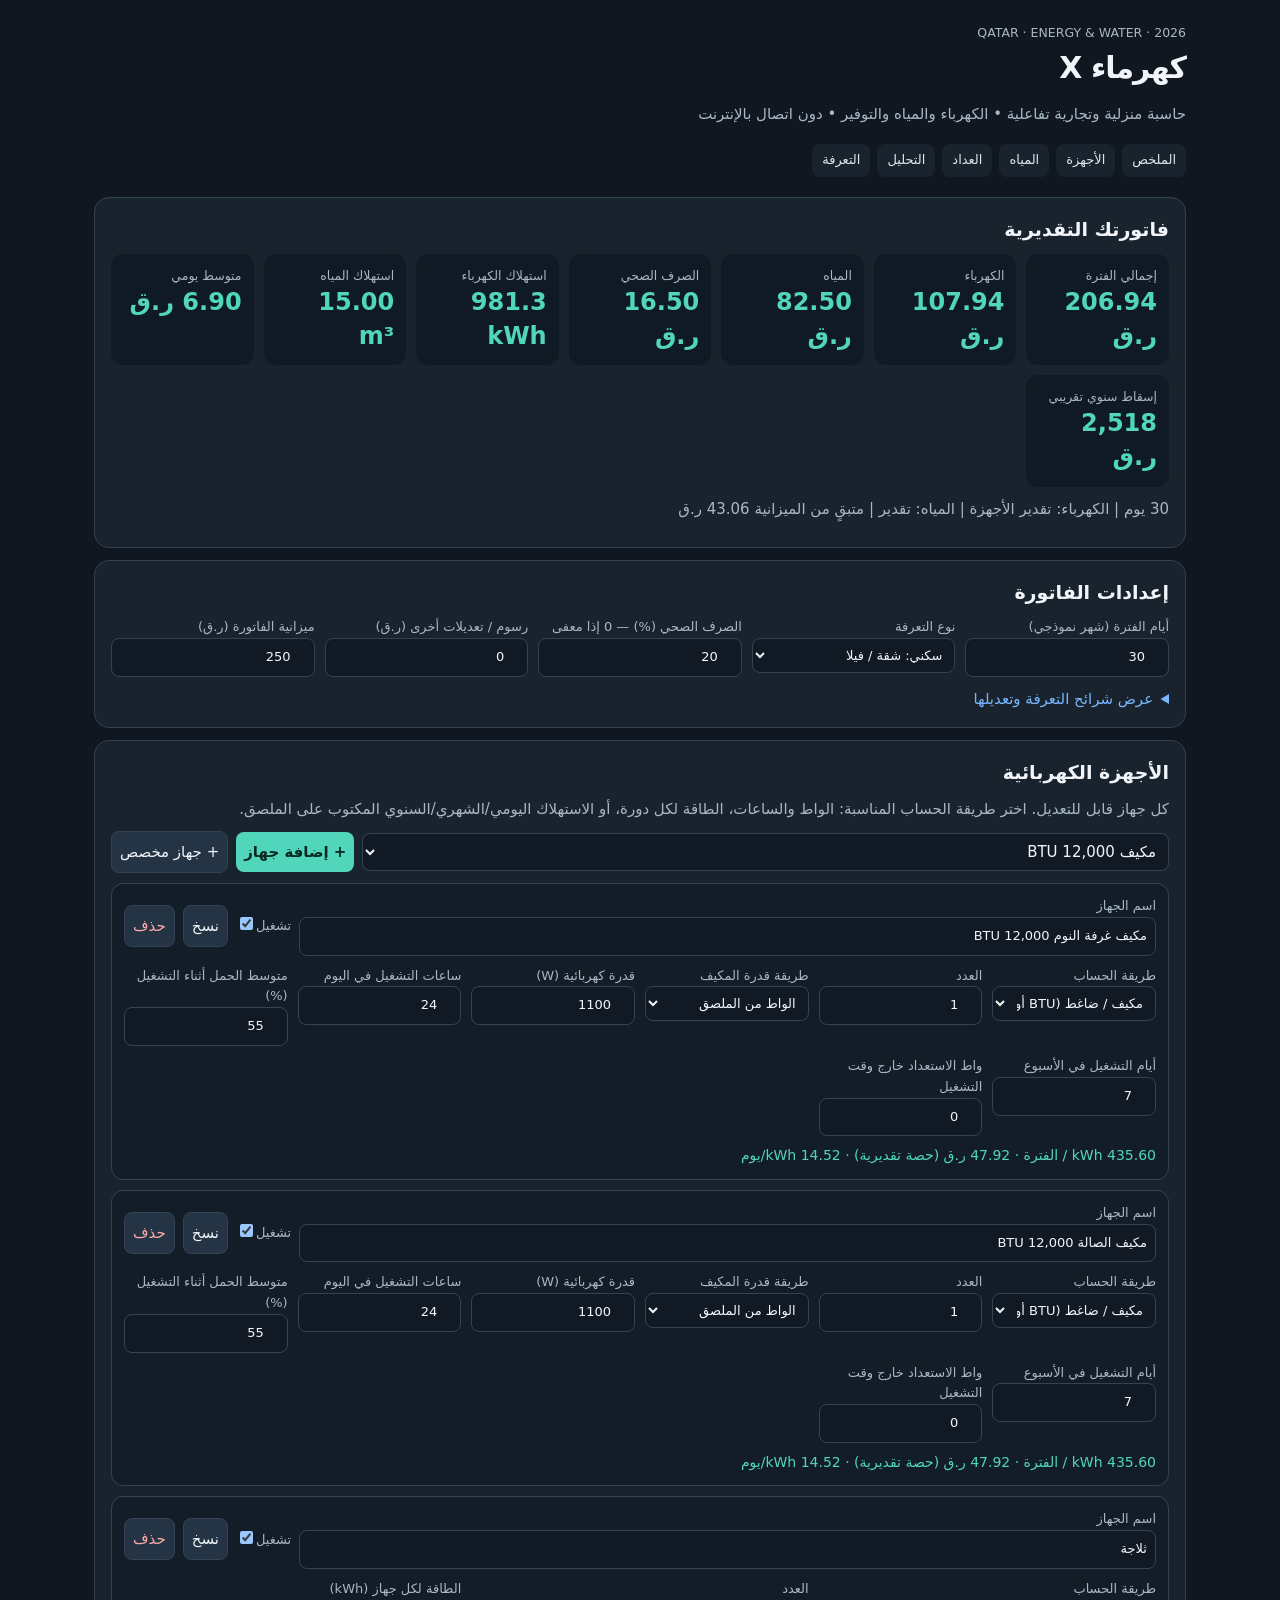
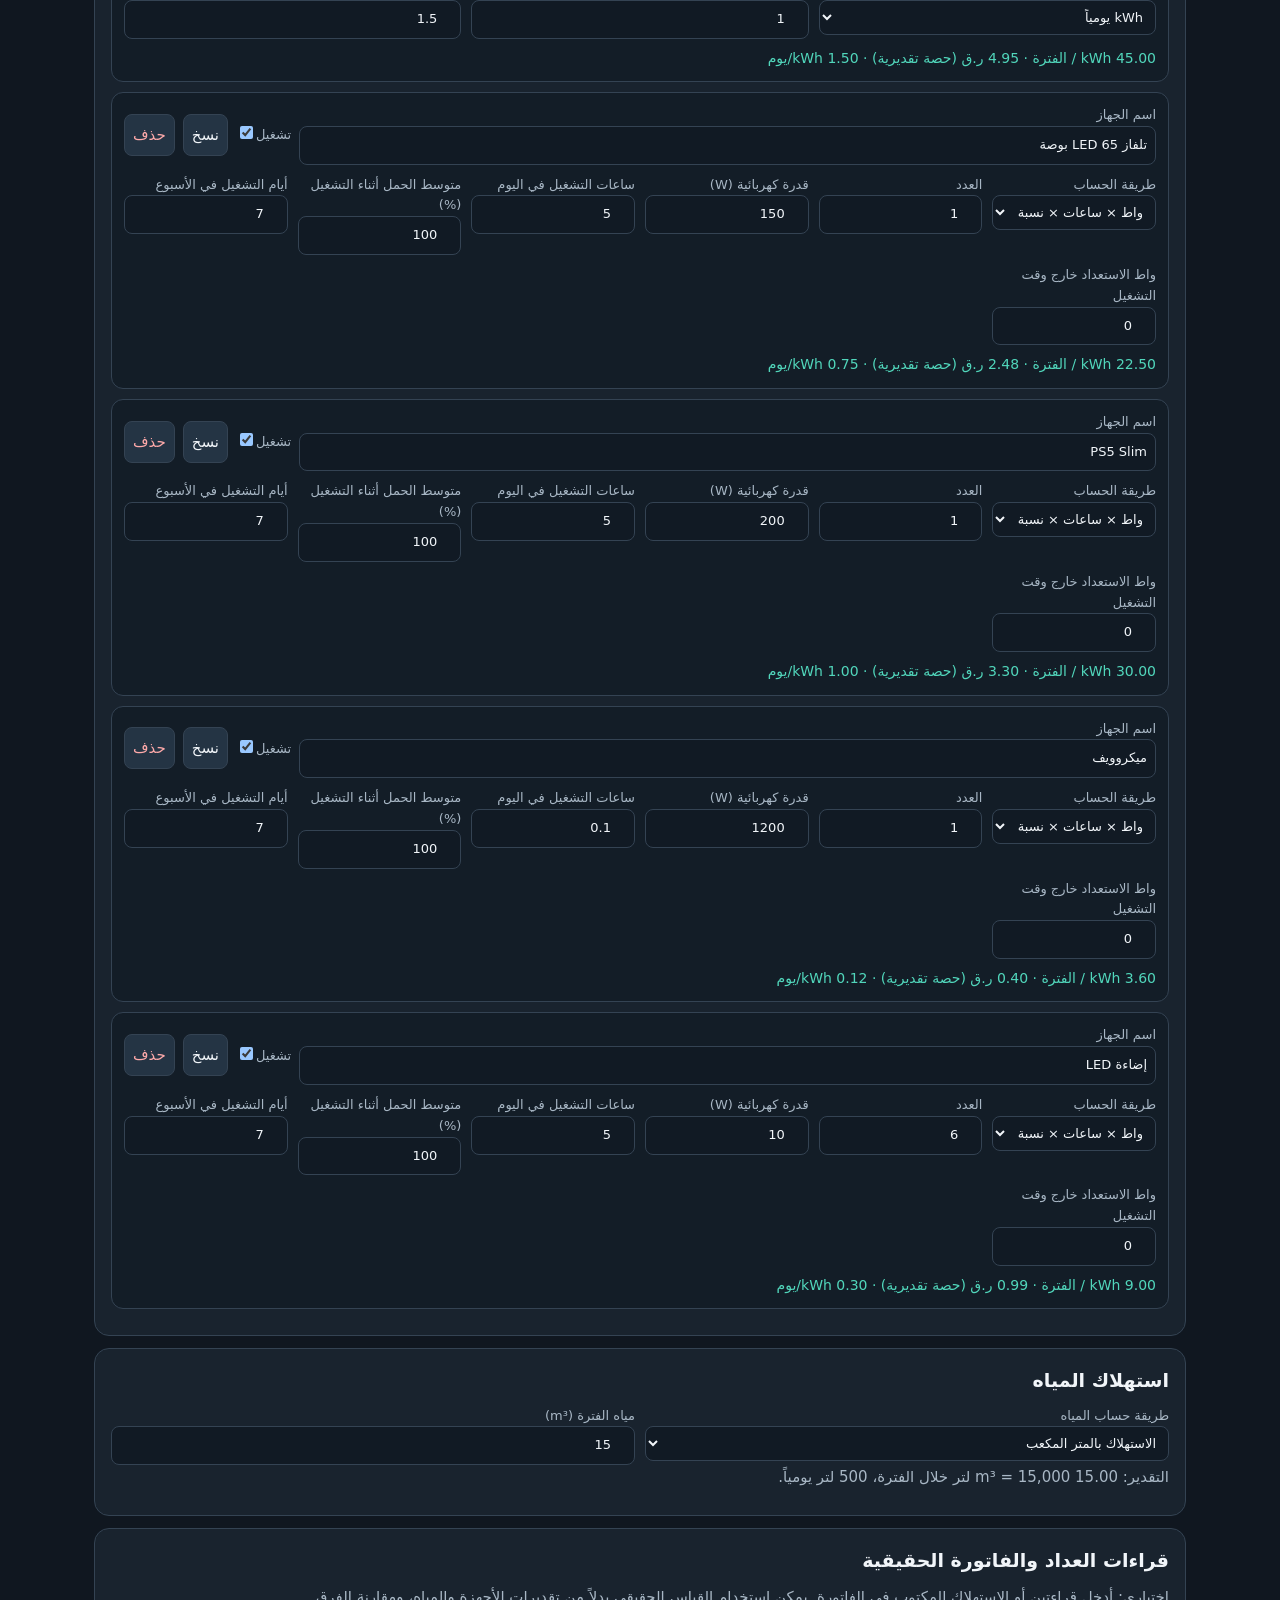
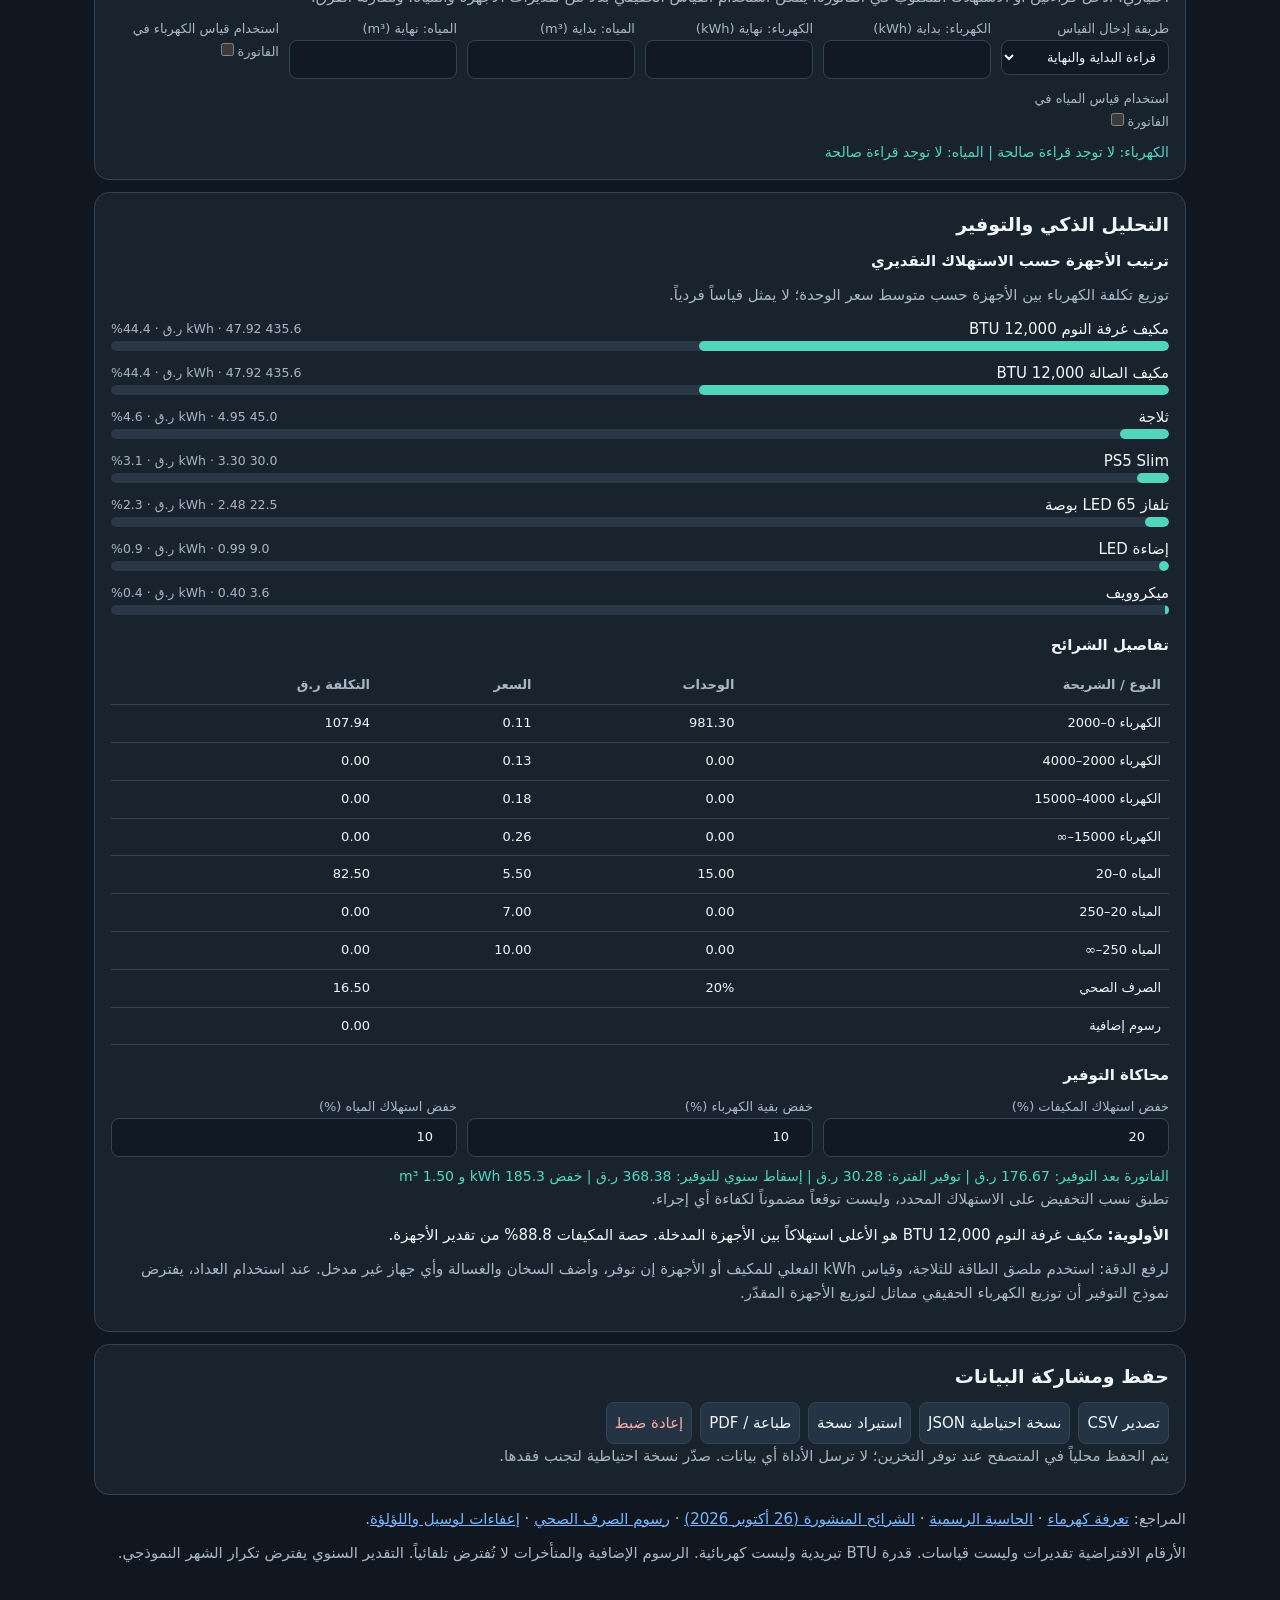
==== kahramaa/index.html @ 2c08fd8a "Publish standalone Kahramaa X calculator" ====
<!doctype html><html lang="ar" dir="rtl"><head><meta charset="utf-8"><meta name="viewport" content="width=device-width,initial-scale=1"><title>Kahramaa X | حاسبة الاستهلاك</title><style>
:root{color-scheme:dark;--bg:#101720;--panel:#19232e;--border:#344353;--muted:#a8b7c5;--accent:#51d6bb;--blue:#78b6ff}*{box-sizing:border-box}body{margin:0;background:var(--bg);color:#f1f5f9;font:15px/1.6 system-ui,Arial,sans-serif}main{max-width:1120px;margin:auto;padding:20px 14px 50px}h1,h2,h3,p{margin:0 0 10px}h1{font-size:30px;letter-spacing:-1px}h2{font-size:19px}h3{font-size:15px}small,.muted{color:var(--muted)}a{color:var(--blue)}.panel{background:var(--panel);border:1px solid var(--border);border-radius:15px;padding:16px;margin:12px 0}.grid{display:grid;grid-template-columns:repeat(auto-fit,minmax(145px,1fr));gap:10px}.kpis{display:grid;grid-template-columns:repeat(auto-fit,minmax(140px,1fr));gap:10px}.kpi{background:#101a24;border-radius:12px;padding:12px}.kpi strong{display:block;font-size:24px;line-height:1.4;color:var(--accent);font-variant-numeric:tabular-nums}.kpi small{display:block}.row{display:flex;gap:8px;flex-wrap:wrap;align-items:center}.row>*{min-width:0}label{display:block;color:var(--muted);font-size:13px}input,select,button{font:inherit;border-radius:8px;border:1px solid var(--border);background:#111a24;color:#f1f5f9;padding:8px;width:100%;min-width:0}input[type=checkbox]{width:auto}input[type=number]{direction:ltr;text-align:right}button{width:auto;cursor:pointer;background:#243444}button.primary{background:var(--accent);color:#082921;font-weight:700;border:0}button.danger{color:#ffaaaa}button:focus-visible,input:focus-visible,select:focus-visible{outline:2px solid var(--accent)}.device{border:1px solid var(--border);border-radius:12px;padding:12px;margin:10px 0;background:#131d27}.device .head{display:flex;align-items:center;gap:8px;justify-content:space-between;margin-bottom:10px}.head .name{flex:1}.result{font-size:14px;color:var(--accent);margin-top:8px}.bar{height:10px;background:#293746;border-radius:8px;overflow:hidden}.bar i{display:block;height:100%;background:var(--accent);border-radius:8px}.barrow{margin:10px 0}.spread{display:flex;justify-content:space-between;gap:8px;align-items:center}details{margin-top:10px}summary{cursor:pointer;color:var(--blue)}table{width:100%;border-collapse:collapse;font-size:13px}td,th{border-bottom:1px solid var(--border);padding:8px;text-align:right}th{color:var(--muted)}.scroll{overflow:auto}.warning{color:#ffca83}.nav{position:sticky;top:0;background:var(--bg);z-index:2;padding:8px 0;display:flex;gap:7px;overflow:auto;white-space:nowrap}.nav a{color:#dbe7ef;text-decoration:none;background:var(--panel);padding:6px 10px;border-radius:8px;font-size:13px}section{scroll-margin-top:60px}.hidden{display:none!important}@media(max-width:480px){.grid{grid-template-columns:repeat(2,minmax(0,1fr))}.panel{padding:12px}.kpis{grid-template-columns:repeat(2,minmax(0,1fr))}.kpi strong{font-size:21px}h1{font-size:26px}}@media print{body{background:white;color:black}.panel,.device,.kpi{background:white;color:black;break-inside:avoid}.nav,button,.actions{display:none}input,select{color:black;background:white}.muted,small,label{color:#444}.kpi strong,.result{color:#005b4d}}
</style></head><body><main><header><small>QATAR · ENERGY & WATER · 2026</small><h1>كهرماء X</h1><p class="muted">حاسبة منزلية وتجارية تفاعلية • الكهرباء والمياه والتوفير • دون اتصال بالإنترنت</p></header><nav class="nav"><a href="#overview">الملخص</a><a href="#devices">الأجهزة</a><a href="#water">المياه</a><a href="#meter">العداد</a><a href="#analysis">التحليل</a><a href="#settings">التعرفة</a></nav>
<section id="overview" class="panel"><h2>فاتورتك التقديرية</h2><div class="kpis" id="kpis"></div><p id="status" class="muted" style="margin-top:10px"></p></section>
<section id="settings" class="panel"><h2>إعدادات الفاتورة</h2><div class="grid" id="settingsFields"></div><details><summary>عرض شرائح التعرفة وتعديلها</summary><p class="muted">الحدود شهرية تراكمية. آخر شريحة بلا حد. غيّر الأسعار عند تغير التعرفة الرسمية. لا تُقسم حدود الشرائح تلقائياً لفترات غير شهرية.</p><div id="rates"></div></details></section>
<section id="devices" class="panel"><h2>الأجهزة الكهربائية</h2><p class="muted">كل جهاز قابل للتعديل. اختر طريقة الحساب المناسبة: الواط والساعات، الطاقة لكل دورة، أو الاستهلاك اليومي/الشهري/السنوي المكتوب على الملصق.</p><div class="row actions"><select id="catalog" style="flex:1;min-width:150px"></select><button class="primary" id="add">+ إضافة جهاز</button><button id="custom">+ جهاز مخصص</button></div><div id="deviceList"></div></section>
<section id="water" class="panel"><h2>استهلاك المياه</h2><div class="grid" id="waterFields"></div><div id="waterDetail"></div><p class="muted" id="waterResult"></p></section>
<section id="meter" class="panel"><h2>قراءات العداد والفاتورة الحقيقية</h2><p class="muted">اختياري: أدخل قراءتين أو الاستهلاك المكتوب في الفاتورة. يمكن استخدام القياس الحقيقي بدلاً من تقديرات الأجهزة والمياه، ومقارنة الفرق.</p><div class="grid" id="meterFields"></div><div id="meterResult" class="result"></div></section>
<section id="analysis" class="panel"><h2>التحليل الذكي والتوفير</h2><div id="chart"></div><h3 style="margin-top:18px">تفاصيل الشرائح</h3><div class="scroll" id="breakdown"></div><h3 style="margin-top:18px">محاكاة التوفير</h3><div class="grid" id="savingFields"></div><div id="savingResult" class="result"></div><p class="muted">تطبق نسب التخفيض على الاستهلاك المحدد، وليست توقعاً مضموناً لكفاءة أي إجراء.</p><div id="tips" style="margin-top:12px"></div></section>
<section class="panel"><h2>حفظ ومشاركة البيانات</h2><div class="row actions"><button id="csv">تصدير CSV</button><button id="backup">نسخة احتياطية JSON</button><button id="import">استيراد نسخة</button><input type="file" id="file" accept=".json,application/json" hidden style="display:none"><button onclick="window.print()">طباعة / PDF</button><button id="reset" class="danger">إعادة ضبط</button></div><p class="muted" id="storageMsg">يتم الحفظ محلياً في المتصفح عند توفر التخزين؛ لا ترسل الأداة أي بيانات. صدّر نسخة احتياطية لتجنب فقدها.</p></section>
<footer class="muted"><p>المراجع: <a href="https://km.qa/CustomerService/Pages/Tariff.aspx">تعرفة كهرماء</a> · <a href="https://km.qa/CustomerService/Pages/tariffCalculation.aspx">الحاسبة الرسمية</a> · <a href="https://dohaminute.com/guides/kahramaa-bill-calculator/">الشرائح المنشورة (26 أكتوبر 2026)</a> · <a href="https://www.ashghal.gov.qa/ar/MediaHub/News/Pages/Ashghal-and-KAHRAMAA-to-Introduce-Fee-to-Water-Bills.aspx">رسوم الصرف الصحي</a> · <a href="https://www.almeezan.qa/LawArticles.aspx?LawTreeSectionID=22409&language=ar&lawId=10330">إعفاءات لوسيل واللؤلؤة</a>.</p><p>الأرقام الافتراضية تقديرات وليست قياسات. قدرة BTU تبريدية وليست كهربائية. الرسوم الإضافية والمتأخرات لا تُفترض تلقائياً. التقدير السنوي يفترض تكرار الشهر النموذجي.</p></footer></main>
<script>
'use strict';const $=id=>document.getElementById(id), n=(v)=>Math.max(0,Number(v)||0), clamp=(v,a,b)=>Math.max(a,Math.min(b,Number(v)||0)), fmt=(v,d=2)=>Number(v).toLocaleString('en-US',{maximumFractionDigits:d,minimumFractionDigits:d}), esc=v=>String(v??'').replace(/[&<>"']/g,c=>({'&':'&amp;','<':'&lt;','>':'&gt;','"':'&quot;',"'":'&#39;'}[c]));
const tariffs={home:{e:[[2000,.11],[4000,.13],[15000,.18],[null,.26]],w:[[20,5.5],[250,7],[null,10]]},commercial:{e:[[4000,.13],[10000,.17],[null,.22]],w:[[50,6],[null,8.6]]}};
const cat=[['مكيف 12,000 BTU','ac',1100,24,55],['مكيف 18,000 BTU','ac',1650,24,55],['مكيف 24,000 BTU','ac',2200,24,55],['ثلاجة','daily',1.5],['فريزر','daily',1.3],['تلفاز LED 65 بوصة','power',150,5,100],['PS5 Slim','power',200,5,100],['ميكروويف','power',1200,.1,100],['إضاءة LED','power',10,5,100,6],['سخان ماء','power',2000,3,50],['غسالة ملابس','cycle',.8,3],['مجفف ملابس','cycle',3,3],['غسالة صحون','cycle',1.2,4],['فرن كهربائي','power',2200,1,60],['موقد كهربائي','power',1800,1,75],['غلاية ماء','power',2000,.15,100],['قلاية هوائية','power',1500,.5,70],['مكواة','power',1800,.25,60],['مكنسة','power',1200,.25,100],['مروحة','power',60,8,100],['راوتر','power',15,24,100],['حاسوب مكتبي','power',250,6,100],['لابتوب','power',65,6,100],['شاحن هاتف','power',15,2,100],['خادم منزلي / NAS','power',50,24,100],['سيارة كهربائية','cycle',30,1],['مضخة مياه','power',750,1,100],['جهاز مخصص','power',100,1,100]];
const uid=()=>Date.now().toString(36)+Math.random().toString(36).slice(2);function device(c){return {id:uid(),name:c[0],mode:c[1],qty:c[5]||1,on:true,power:c[1]==='power'||c[1]==='ac'?c[2]:100,h:c[1]==='power'||c[1]==='ac'?c[3]:1,duty:c[4]??100,energy:['daily','cycle','monthly','annual'].includes(c[1])?c[2]:1,cycles:c[1]==='cycle'?c[3]:1,days:7,standby:0,btus:c[1]==='ac'?Number(c[0].match(/[\d,]+/)[0].replace(',','')):12000,eer:10.9,acBasis:'rated'};}
function defaults(){let a=device(cat[0]);a.name='مكيف غرفة النوم 12,000 BTU';let b=device(cat[0]);b.name='مكيف الصالة 12,000 BTU';return {days:30,sector:'home',sewer:20,extra:0,budget:250,custom:false,rates:JSON.parse(JSON.stringify(tariffs.home)),devices:[a,b,...[3,5,6,7,8].map(i=>device(cat[i]))],waterMode:'direct',waterM3:15,people:2,showers:1,showerMin:8,flow:8,flush:5,flushL:6,tapMin:6,tapFlow:5,laundry:3,laundryL:50,dishes:1,dishL:20,otherWater:20,meterMode:'reading',eStart:'',eEnd:'',wStart:'',wEnd:'',eDirect:'',wDirect:'',useE:false,useW:false,saveAc:20,saveOther:10,saveWater:10};}
let s=defaults();try{const raw=localStorage.getItem('kahramaaX_v1');if(raw){let v=JSON.parse(raw);if(valid(v))s={...s,...v};}}catch(e){}function valid(v){return v&&typeof v==='object'&&Array.isArray(v.devices)&&v.devices.every(x=>x&&typeof x.name==='string'&&typeof x.id==='string')&&v.rates&&['e','w'].every(k=>Array.isArray(v.rates[k])&&v.rates[k].length>=1&&v.rates[k].every((x,i)=>Array.isArray(x)&&Number.isFinite(Number(x[1]))&&Number(x[1])>=0&&(i===v.rates[k].length-1?x[0]===null:Number.isFinite(Number(x[0]))&&Number(x[0])>(i?Number(v.rates[k][i-1][0]):0))));}
function save(){try{localStorage.setItem('kahramaaX_v1',JSON.stringify(s))}catch(e){$('storageMsg').textContent='التخزين المحلي غير متاح هنا؛ استخدم تصدير النسخة الاحتياطية لحفظ البيانات.'}}
function field(label,key,val,opts={}){let att=`data-key="${esc(key)}"`;let el=opts.options?`<select ${att}>${opts.options.map(([v,t])=>`<option value="${esc(v)}" ${String(v)===String(val)?'selected':''}>${esc(t)}</option>`).join('')}</select>`:opts.check?`<input type="checkbox" ${att} ${val?'checked':''}>`:`<input type="${opts.text?'text':'number'}" ${att} value="${esc(val)}" ${opts.text?'':`min="${opts.min??0}" max="${opts.max??100000000}" step="${opts.step??'any'}" inputmode="decimal"`}>`;return `<label>${esc(label)}${el}</label>`;}
function sf(label,k,o){return field(label,k,s[k],o)}function renderSettings(){ $('settingsFields').innerHTML=sf('أيام الفترة (شهر نموذجي)','days',{min:1,max:366})+sf('نوع التعرفة','sector',{options:[['home','سكني: شقة / فيلا'],['commercial','تجاري']]})+sf('الصرف الصحي (%) — 0 إذا معفى','sewer',{max:100})+sf('رسوم / تعديلات أخرى (ر.ق)','extra')+sf('ميزانية الفاتورة (ر.ق)','budget');$('rates').innerHTML=['e','w'].map(k=>`<h3>${k==='e'?'الكهرباء (kWh)':'المياه (m³)'}</h3><div class="grid">${s.rates[k].map(([l,p],i)=>`${l!==null?field('الحد التراكمي',`rate-${k}-${i}-0`,l):'<small>الشريحة الأخيرة: بلا حد</small>'}${field('السعر (ر.ق)',`rate-${k}-${i}-1`,p,{step:.01})}`).join('')}</div>`).join('')+'<button id="restoreRates" style="margin-top:10px">استعادة التعرفة الأصلية</button>';}
const modes=[['power','واط × ساعات × نسبة حمل'],['ac','مكيف / ضاغط (BTU أو واط)'],['cycle','kWh لكل دورة / استخدام'],['daily','kWh يومياً'],['monthly','kWh شهرياً (30 يوماً)'],['annual','kWh سنوياً (ملصق الطاقة)']];
function renderDevices(){ $('deviceList').innerHTML=s.devices.map(d=>{const f=(l,k,o)=>field(l,k,d[k],o);return `<article class="device" data-id="${esc(d.id)}"><div class="head"><label class="name">اسم الجهاز<input type="text" data-key="name" value="${esc(d.name)}"></label><label>تشغيل<input type="checkbox" data-key="on" ${d.on?'checked':''}></label><button data-act="copy" title="نسخ الجهاز">نسخ</button><button class="danger" data-act="del" title="حذف">حذف</button></div><div class="grid">${f('طريقة الحساب','mode',{options:modes})}${f('العدد','qty',{min:1,max:10000,step:1})}${['ac','power'].includes(d.mode)?`${d.mode==='ac'?f('طريقة قدرة المكيف','acBasis',{options:[['rated','الواط من الملصق'],['eer','BTU ÷ EER']]})+(d.acBasis==='eer'?f('قدرة التبريد BTU/h','btus')+f('EER (BTU/Wh)','eer',{min:.1}):''):''}${d.mode!=='ac'||d.acBasis!=='eer'?f('قدرة كهربائية (W)','power'):''}${f('ساعات التشغيل في اليوم','h',{max:24})}${f('متوسط الحمل أثناء التشغيل (%)','duty',{max:100})}${f('أيام التشغيل في الأسبوع','days',{max:7})}${f('واط الاستعداد خارج وقت التشغيل','standby')}`:d.mode==='cycle'?f('الطاقة لكل دورة (kWh)','energy')+f('الدورات أسبوعياً','cycles'):f('الطاقة لكل جهاز (kWh)','energy')}</div><div class="result" data-result="${esc(d.id)}"></div></article>`}).join('')||'<p class="muted">لا توجد أجهزة. أضف جهازاً من القائمة.</p>';}
function renderWater(){ $('waterFields').innerHTML=sf('طريقة حساب المياه','waterMode',{options:[['direct','الاستهلاك بالمتر المكعب'],['detail','حسب الاستخدام المنزلي']]})+(s.waterMode==='direct'?sf('مياه الفترة (m³)','waterM3'):'');$('waterDetail').innerHTML=s.waterMode==='detail'?`<div class="grid" style="margin-top:10px">${[['عدد الأشخاص','people'],['مرات الاستحمام يومياً لكل شخص','showers'],['دقائق الاستحمام','showerMin'],['تدفق الدش لتر/دقيقة','flow'],['مرات السيفون يومياً لكل شخص','flush'],['لتر لكل سيفون','flushL'],['دقائق الصنبور يومياً لكل شخص','tapMin'],['تدفق الصنبور لتر/دقيقة','tapFlow'],['دورات الغسيل أسبوعياً للأسرة','laundry'],['لتر لكل دورة غسيل','laundryL'],['مرات غسل الصحون يومياً للأسرة','dishes'],['لتر لكل مرة','dishL'],['استخدام آخر لتر يومياً للأسرة','otherWater']].map(([l,k])=>sf(l,k)).join('')}</div>`:'';}
function renderMeter(){ $('meterFields').innerHTML=sf('طريقة إدخال القياس','meterMode',{options:[['reading','قراءة البداية والنهاية'],['direct','استهلاك الفترة مباشرة']]})+(s.meterMode==='reading'?sf('الكهرباء: بداية (kWh)','eStart')+sf('الكهرباء: نهاية (kWh)','eEnd')+sf('المياه: بداية (m³)','wStart')+sf('المياه: نهاية (m³)','wEnd'):sf('استهلاك الكهرباء (kWh)','eDirect')+sf('استهلاك المياه (m³)','wDirect'))+sf('استخدام قياس الكهرباء في الفاتورة','useE',{check:true})+sf('استخدام قياس المياه في الفاتورة','useW',{check:true});}
function renderSaving(){ $('savingFields').innerHTML=sf('خفض استهلاك المكيفات (%)','saveAc',{max:100})+sf('خفض بقية الكهرباء (%)','saveOther',{max:100})+sf('خفض استهلاك المياه (%)','saveWater',{max:100});}
function days(){return clamp(s.days,1,366)}function energy(d){if(!d.on)return 0;const q=n(d.qty), t=days();switch(d.mode){case 'cycle':return q*n(d.energy)*n(d.cycles)*t/7;case 'daily':return q*n(d.energy)*t;case 'monthly':return q*n(d.energy)*t/30;case 'annual':return q*n(d.energy)*t/365;default:{let p=d.mode==='ac'&&d.acBasis==='eer'?n(d.btus)/Math.max(.1,n(d.eer)):n(d.power);let active=clamp(d.h,0,24)*t*clamp(d.days,0,7)/7;return q*(p*active*clamp(d.duty,0,100)/100+n(d.standby)*(t*24-active))/1000;}}}
function tiers(v,r){let last=0,remaining=n(v);return r.map(([lim,rate],i)=>{let cap=lim===null?Infinity:Math.max(last,n(lim)),units=Math.min(remaining,cap-last);remaining-=units;let item={from:last,to:lim,units,rate:n(rate),cost:units*n(rate)};last=cap;return item;});}const cost=(v,r)=>tiers(v,r).reduce((a,x)=>a+x.cost,0);function water(){return s.waterMode==='direct'?n(s.waterM3):days()*(n(s.people)*(n(s.showers)*n(s.showerMin)*n(s.flow)+n(s.flush)*n(s.flushL)+n(s.tapMin)*n(s.tapFlow))+n(s.laundry)*n(s.laundryL)/7+n(s.dishes)*n(s.dishL)+n(s.otherWater))/1000;}
function measured(k){if(s.meterMode==='direct'){let v=s[k+'Direct'];return v===''||!Number.isFinite(Number(v))||Number(v)<0?null:Number(v)}let a=s[k+'Start'],b=s[k+'End'];return a===''||b===''||!Number.isFinite(Number(a))||!Number.isFinite(Number(b))||Number(a)<0||Number(b)<Number(a)?null:Number(b)-Number(a);}
function calc(){let ds=s.devices.map(d=>({d,k:energy(d)})),estimated=ds.reduce((a,x)=>a+x.k,0),wEst=water(),me=measured('e'),mw=measured('w'),e=s.useE&&me!==null?me:estimated,w=s.useW&&mw!==null?mw:wEst,ec=cost(e,s.rates.e),wc=cost(w,s.rates.w),sew=wc*clamp(s.sewer,0,100)/100,total=ec+wc+sew+n(s.extra);return {ds,estimated,wEst,me,mw,e,w,ec,wc,sew,total};}
function update(){let a=calc(),{ds,estimated,wEst,me,mw,e,w,ec,wc,sew,total}=a;let avg=estimated?cost(estimated,s.rates.e)/estimated:0;const kpis=[['إجمالي الفترة',fmt(total)+' ر.ق'],['الكهرباء',fmt(ec)+' ر.ق'],['المياه',fmt(wc)+' ر.ق'],['الصرف الصحي',fmt(sew)+' ر.ق'],['استهلاك الكهرباء',fmt(e,1)+' kWh'],['استهلاك المياه',fmt(w,2)+' m³'],['متوسط يومي',fmt(total/days())+' ر.ق'],['إسقاط سنوي تقريبي',fmt(total/days()*365,0)+' ر.ق']];$('kpis').innerHTML=kpis.map(([l,v])=>`<div class="kpi"><small>${l}</small><strong>${v}</strong></div>`).join('');$('status').textContent=`${days()} يوم | الكهرباء: ${s.useE&&me!==null?'قياس حقيقي':'تقدير الأجهزة'} | المياه: ${s.useW&&mw!==null?'قياس حقيقي':'تقدير'} | ${total>n(s.budget)?'فوق الميزانية بـ '+fmt(total-n(s.budget)):'متبقٍ من الميزانية '+fmt(n(s.budget)-total)} ر.ق${s.useE&&me===null||s.useW&&mw===null?' | تنبيه: قراءة غير مكتملة أو غير صحيحة، استُخدم التقدير.':''}${days()<28||days()>31?' | تنبيه: الشرائح شهرية؛ استخدم فترة شهرية للحصول على مقارنة أدق.':''}`;
for(let {d,k} of ds){let el=document.querySelector(`[data-result="${CSS.escape(d.id)}"]`);if(el)el.textContent=`${fmt(k,2)} kWh / الفترة · ${fmt(k*avg)} ر.ق (حصة تقديرية) · ${fmt(k/days(),2)} kWh/يوم`;} $('waterResult').textContent=`التقدير: ${fmt(wEst,2)} m³ = ${fmt(wEst*1000,0)} لتر خلال الفترة، ${fmt(wEst*1000/days(),0)} لتر يومياً.`;
$('meterResult').textContent=`الكهرباء: ${me===null?'لا توجد قراءة صالحة':fmt(me,2)+' kWh؛ الفرق (الفعلي − التقدير): '+fmt(me-estimated,2)+' kWh'} | المياه: ${mw===null?'لا توجد قراءة صالحة':fmt(mw,2)+' m³؛ الفرق: '+fmt(mw-wEst,2)+' m³'}`;
let sorted=[...ds].sort((a,b)=>b.k-a.k);$('chart').innerHTML=`<h3>ترتيب الأجهزة حسب الاستهلاك التقديري</h3><p class="muted">توزيع تكلفة الكهرباء بين الأجهزة حسب متوسط سعر الوحدة؛ لا يمثل قياساً فردياً.</p>`+sorted.filter(x=>x.k>0).map(({d,k})=>`<div class="barrow"><div class="spread"><span>${esc(d.name)}</span><small>${fmt(k,1)} kWh · ${fmt(k*avg)} ر.ق · ${fmt(k/estimated*100,1)}%</small></div><div class="bar"><i style="width:${k/estimated*100}%"></i></div></div>`).join('');
$('breakdown').innerHTML='<table><thead><tr><th>النوع / الشريحة</th><th>الوحدات</th><th>السعر</th><th>التكلفة ر.ق</th></tr></thead><tbody>'+[['الكهرباء',e,s.rates.e],['المياه',w,s.rates.w]].flatMap(([label,v,r])=>tiers(v,r).map(x=>`<tr><td>${label} ${x.from}–${x.to??'∞'}</td><td>${fmt(x.units,2)}</td><td>${fmt(x.rate)}</td><td>${fmt(x.cost)}</td></tr>`)).join('')+`<tr><td>الصرف الصحي</td><td colspan="2">${clamp(s.sewer,0,100)}%</td><td>${fmt(sew)}</td></tr><tr><td>رسوم إضافية</td><td colspan="2"></td><td>${fmt(n(s.extra))}</td></tr></tbody></table>`;
let ac=ds.filter(x=>x.d.mode==='ac').reduce((a,x)=>a+x.k,0),acPart=estimated?ac/estimated:0,ne=e*(1-acPart*clamp(s.saveAc,0,100)/100-(1-acPart)*clamp(s.saveOther,0,100)/100),nw=w*(1-clamp(s.saveWater,0,100)/100),newW=cost(nw,s.rates.w),nt=cost(ne,s.rates.e)+newW*(1+clamp(s.sewer,0,100)/100)+n(s.extra);$('savingResult').textContent=`الفاتورة بعد التوفير: ${fmt(nt)} ر.ق | توفير الفترة: ${fmt(total-nt)} ر.ق | إسقاط سنوي للتوفير: ${fmt((total-nt)/days()*365)} ر.ق | خفض ${fmt(e-ne,1)} kWh و ${fmt(w-nw,2)} m³`;
$('tips').innerHTML=`<p><strong>الأولوية:</strong> ${sorted[0]?.k>0?esc(sorted[0].d.name)+' هو الأعلى استهلاكاً بين الأجهزة المدخلة.':'أضف الأجهزة لتحديد الأعلى استهلاكاً.'} ${estimated?'حصة المكيفات '+fmt(acPart*100,1)+'% من تقدير الأجهزة.':''}</p><p class="muted">لرفع الدقة: استخدم ملصق الطاقة للثلاجة، وقياس kWh الفعلي للمكيف أو الأجهزة إن توفر، وأضف السخان والغسالة وأي جهاز غير مدخل. عند استخدام العداد، يفترض نموذج التوفير أن توزيع الكهرباء الحقيقي مماثل لتوزيع الأجهزة المقدّر.</p>`;save();}
function render(){renderSettings();renderDevices();renderWater();renderMeter();renderSaving();update();}
$('catalog').innerHTML=cat.map((c,i)=>`<option value="${i}">${esc(c[0])}</option>`).join('');$('add').onclick=()=>{s.devices.push(device(cat[Number($('catalog').value)]));renderDevices();update()};$('custom').onclick=()=>{s.devices.push(device(cat[cat.length-1]));renderDevices();update()};
function change(e){let el=e.target,k=el.dataset.key;if(!k)return;let card=el.closest('[data-id]'),obj=card?s.devices.find(d=>d.id===card.dataset.id):s;if(!obj)return;let v=el.type==='checkbox'?el.checked:el.type==='number'?(el.value===''?'':Number(el.value)):el.value;if(el.type==='number'&&v!==''){v=clamp(v,Number(el.min||0),Number(el.max||100000000));if(el.step==='1')v=Math.round(v);if(e.type==='change')el.value=v;}if(k.startsWith('rate-')){let [,t,i,j]=k.split('-');if(v==='')return;let old=s.rates[t][i][j];s.rates[t][i][j]=v;if(!valid(s)){s.rates[t][i][j]=old;if(e.type==='change'){el.value=old;alert('أدخل حدوداً تصاعدية صحيحة.')}return;}update();return;}if(e.type==='input'&&['mode','acBasis','sector','waterMode','meterMode'].includes(k))return;obj[k]=v;if(k==='sector'){s.rates=JSON.parse(JSON.stringify(tariffs[v]||tariffs.home));renderSettings();}else if(k==='mode'||k==='acBasis')renderDevices();else if(k==='waterMode')renderWater();else if(k==='meterMode')renderMeter();update();}
document.addEventListener('input',change);document.addEventListener('change',change);document.addEventListener('click',e=>{let b=e.target.closest('button');if(!b)return;if(b.id==='restoreRates'){s.rates=JSON.parse(JSON.stringify(tariffs[s.sector]||tariffs.home));renderSettings();update();}let act=b.dataset.act;if(act){let d=s.devices.find(x=>x.id===b.closest('[data-id]').dataset.id);if(act==='del')s.devices=s.devices.filter(x=>x!==d);else s.devices.push({...d,id:uid(),name:d.name+' (نسخة)'});renderDevices();update();}});
function download(name,content,type){let u=URL.createObjectURL(new Blob([content],{type})),a=document.createElement('a');a.href=u;a.download=name;a.click();setTimeout(()=>URL.revokeObjectURL(u),1000)}$('backup').onclick=()=>download('Kahramaa-X-backup.json',JSON.stringify(s,null,2),'application/json');$('import').onclick=()=>$('file').click();$('file').onchange=async()=>{try{let v=JSON.parse(await $('file').files[0].text());if(!valid(v))throw Error();s={...defaults(),...v};render();}catch(e){alert('ملف غير صالح. اختر نسخة صادرة من الحاسبة.')}finally{$('file').value=''}};$('reset').onclick=()=>{if(confirm('حذف الإعدادات وإعادة الأجهزة الافتراضية؟')){s=defaults();render()}};function quote(v){let t=String(v);if(typeof v==='string'&&/^[=+\-@]/.test(t))t="'"+t;return '"'+t.replace(/"/g,'""')+'"'}$('csv').onclick=()=>{let a=calc(),avg=a.estimated?cost(a.estimated,s.rates.e)/a.estimated:0;let rows=[['الجهاز','kWh تقديري','التكلفة الموزعة ر.ق'],...a.ds.map(({d,k})=>[d.name,k.toFixed(3),(k*avg).toFixed(2)]),[],['الكهرباء المعتمدة',a.e,a.ec],['المياه المعتمدة m3',a.w,a.wc],['الصرف الصحي','',a.sew],['رسوم أخرى','',n(s.extra)],['الإجمالي','',a.total]];download('Kahramaa-X-report.csv','\uFEFF'+rows.map(r=>r.map(quote).join(',')).join('\r\n'),'text/csv;charset=utf-8')};render();
</script></body></html>
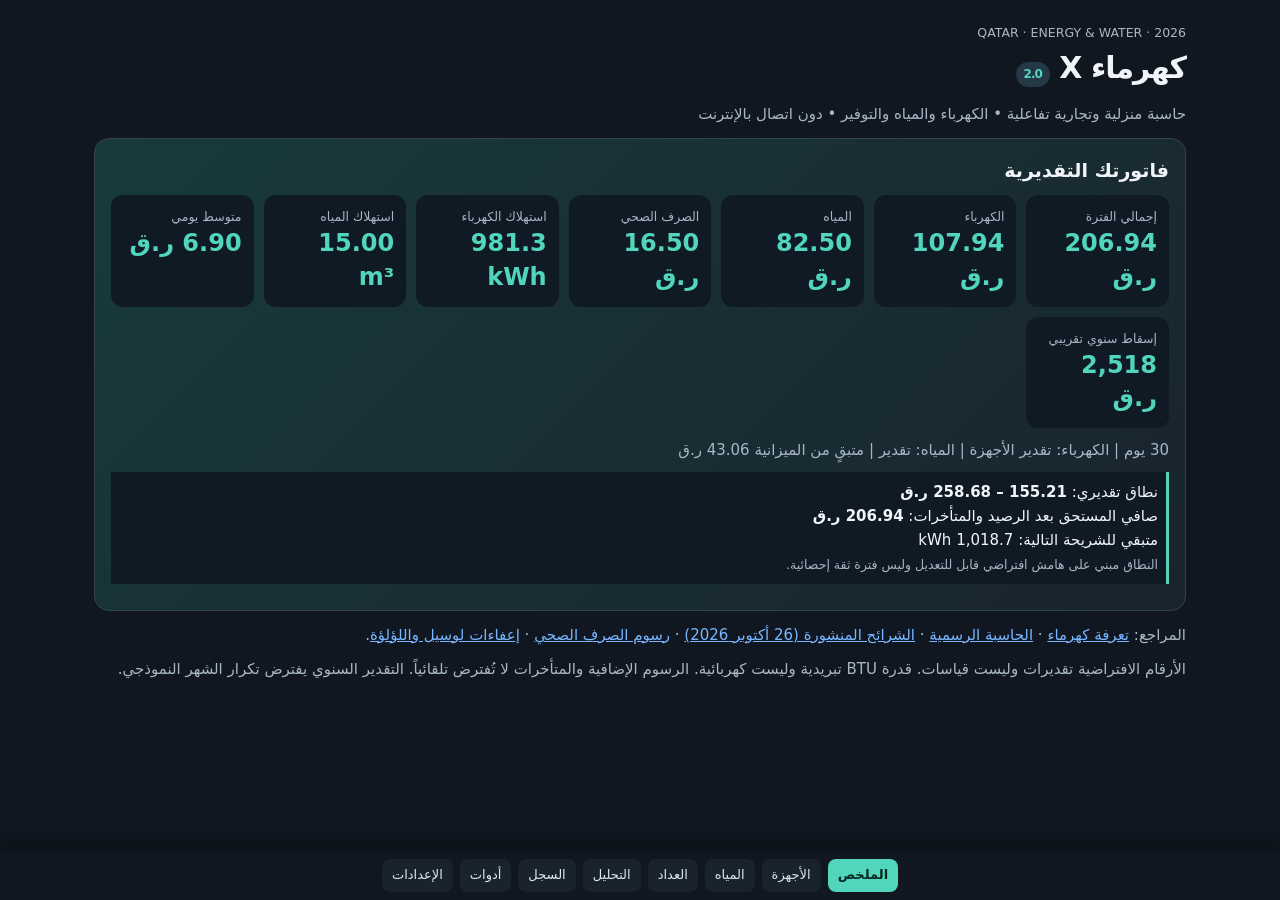
==== commit beb5da1b: "Upgrade Kahramaa X to v2.0: smart dashboard, billing, history and energy tools" ====
--- a/kahramaa/index.html
+++ b/kahramaa/index.html
@@ -1,43 +1,75 @@
-<!doctype html><html lang="ar" dir="rtl"><head><meta charset="utf-8"><meta name="viewport" content="width=device-width,initial-scale=1"><title>Kahramaa X | حاسبة الاستهلاك</title><style>
+<!doctype html><html lang="ar" dir="rtl"><head><meta charset="utf-8"><meta name="viewport" content="width=device-width,initial-scale=1"><title>Kahramaa X 2.0 | إدارة الطاقة</title><meta name="theme-color" content="#101720"><link rel="manifest" href="manifest.webmanifest"><style>
 :root{color-scheme:dark;--bg:#101720;--panel:#19232e;--border:#344353;--muted:#a8b7c5;--accent:#51d6bb;--blue:#78b6ff}*{box-sizing:border-box}body{margin:0;background:var(--bg);color:#f1f5f9;font:15px/1.6 system-ui,Arial,sans-serif}main{max-width:1120px;margin:auto;padding:20px 14px 50px}h1,h2,h3,p{margin:0 0 10px}h1{font-size:30px;letter-spacing:-1px}h2{font-size:19px}h3{font-size:15px}small,.muted{color:var(--muted)}a{color:var(--blue)}.panel{background:var(--panel);border:1px solid var(--border);border-radius:15px;padding:16px;margin:12px 0}.grid{display:grid;grid-template-columns:repeat(auto-fit,minmax(145px,1fr));gap:10px}.kpis{display:grid;grid-template-columns:repeat(auto-fit,minmax(140px,1fr));gap:10px}.kpi{background:#101a24;border-radius:12px;padding:12px}.kpi strong{display:block;font-size:24px;line-height:1.4;color:var(--accent);font-variant-numeric:tabular-nums}.kpi small{display:block}.row{display:flex;gap:8px;flex-wrap:wrap;align-items:center}.row>*{min-width:0}label{display:block;color:var(--muted);font-size:13px}input,select,button{font:inherit;border-radius:8px;border:1px solid var(--border);background:#111a24;color:#f1f5f9;padding:8px;width:100%;min-width:0}input[type=checkbox]{width:auto}input[type=number]{direction:ltr;text-align:right}button{width:auto;cursor:pointer;background:#243444}button.primary{background:var(--accent);color:#082921;font-weight:700;border:0}button.danger{color:#ffaaaa}button:focus-visible,input:focus-visible,select:focus-visible{outline:2px solid var(--accent)}.device{border:1px solid var(--border);border-radius:12px;padding:12px;margin:10px 0;background:#131d27}.device .head{display:flex;align-items:center;gap:8px;justify-content:space-between;margin-bottom:10px}.head .name{flex:1}.result{font-size:14px;color:var(--accent);margin-top:8px}.bar{height:10px;background:#293746;border-radius:8px;overflow:hidden}.bar i{display:block;height:100%;background:var(--accent);border-radius:8px}.barrow{margin:10px 0}.spread{display:flex;justify-content:space-between;gap:8px;align-items:center}details{margin-top:10px}summary{cursor:pointer;color:var(--blue)}table{width:100%;border-collapse:collapse;font-size:13px}td,th{border-bottom:1px solid var(--border);padding:8px;text-align:right}th{color:var(--muted)}.scroll{overflow:auto}.warning{color:#ffca83}.nav{position:sticky;top:0;background:var(--bg);z-index:2;padding:8px 0;display:flex;gap:7px;overflow:auto;white-space:nowrap}.nav a{color:#dbe7ef;text-decoration:none;background:var(--panel);padding:6px 10px;border-radius:8px;font-size:13px}section{scroll-margin-top:60px}.hidden{display:none!important}@media(max-width:480px){.grid{grid-template-columns:repeat(2,minmax(0,1fr))}.panel{padding:12px}.kpis{grid-template-columns:repeat(2,minmax(0,1fr))}.kpi strong{font-size:21px}h1{font-size:26px}}@media print{body{background:white;color:black}.panel,.device,.kpi{background:white;color:black;break-inside:avoid}.nav,button,.actions{display:none}input,select{color:black;background:white}.muted,small,label{color:#444}.kpi strong,.result{color:#005b4d}}
-</style></head><body><main><header><small>QATAR · ENERGY & WATER · 2026</small><h1>كهرماء X</h1><p class="muted">حاسبة منزلية وتجارية تفاعلية • الكهرباء والمياه والتوفير • دون اتصال بالإنترنت</p></header><nav class="nav"><a href="#overview">الملخص</a><a href="#devices">الأجهزة</a><a href="#water">المياه</a><a href="#meter">العداد</a><a href="#analysis">التحليل</a><a href="#settings">التعرفة</a></nav>
-<section id="overview" class="panel"><h2>فاتورتك التقديرية</h2><div class="kpis" id="kpis"></div><p id="status" class="muted" style="margin-top:10px"></p></section>
-<section id="settings" class="panel"><h2>إعدادات الفاتورة</h2><div class="grid" id="settingsFields"></div><details><summary>عرض شرائح التعرفة وتعديلها</summary><p class="muted">الحدود شهرية تراكمية. آخر شريحة بلا حد. غيّر الأسعار عند تغير التعرفة الرسمية. لا تُقسم حدود الشرائح تلقائياً لفترات غير شهرية.</p><div id="rates"></div></details></section>
-<section id="devices" class="panel"><h2>الأجهزة الكهربائية</h2><p class="muted">كل جهاز قابل للتعديل. اختر طريقة الحساب المناسبة: الواط والساعات، الطاقة لكل دورة، أو الاستهلاك اليومي/الشهري/السنوي المكتوب على الملصق.</p><div class="row actions"><select id="catalog" style="flex:1;min-width:150px"></select><button class="primary" id="add">+ إضافة جهاز</button><button id="custom">+ جهاز مخصص</button></div><div id="deviceList"></div></section>
+html{scroll-behavior:smooth}main{padding-bottom:100px}.nav{top:auto;bottom:0;position:fixed;left:0;right:0;justify-content:center;padding:8px 6px calc(8px + env(safe-area-inset-bottom));box-shadow:0 -4px 20px #0005;z-index:10}.nav a.active{background:var(--accent);color:#082921;font-weight:700}.nav a{flex:0 0 auto}.panel[hidden]{display:none}.hero{background:linear-gradient(135deg,#183a3b,#19232e)}.device .grid{margin-top:8px}.device .head{flex-wrap:wrap}.device .head .name{min-width:130px}.pill{display:inline-block;padding:3px 8px;border-radius:20px;background:#253845;color:var(--accent);font-size:12px}.metric{font-size:20px;color:var(--accent)}.advancedOff .advanced{display:none}.history-item{padding:10px 0;border-bottom:1px solid var(--border)}.miniChart{display:flex;gap:5px;align-items:end;height:110px;direction:ltr}.miniChart div{flex:1;min-width:0;text-align:center;font-size:10px}.miniChart i{display:block;background:var(--accent);border-radius:4px 4px 0 0;min-height:2px}.note{border-right:3px solid var(--accent);padding:8px;margin:10px 0;background:#101a24}.themeLight{color-scheme:light;--bg:#edf3f6;--panel:#fff;--border:#cbd7dd;--muted:#435768;--accent:#087969;--blue:#145ca2;color:#12232e}.themeLight .device,.themeLight .kpi,.themeLight input,.themeLight select,.themeLight button,.themeLight .note{background:#f0f5f7;color:#12232e}.themeLight .nav a{color:#12232e}.themeLight .hero{background:#e2f1ef}.themeLight .pill{background:#dcece8}.themeLight .nav a.active{color:white}.themeLight button.primary{color:white;background:#087969}@media(max-width:480px){.nav{justify-content:flex-start}.nav a{font-size:12px;padding:8px}.device .head button{padding:5px 8px}.panel{border-radius:12px}}@media print{.panel[hidden]{display:block}.nav{display:none}}
+</style></head><body><main><header><small>QATAR · ENERGY & WATER · 2026</small><h1>كهرماء X <span class="pill">2.0</span></h1><p class="muted">حاسبة منزلية وتجارية تفاعلية • الكهرباء والمياه والتوفير • دون اتصال بالإنترنت</p></header><nav class="nav"><a href="#overview">الملخص</a><a href="#devices">الأجهزة</a><a href="#water">المياه</a><a href="#meter">العداد</a><a href="#analysis">التحليل</a><a href="#history">السجل</a><a href="#tools">أدوات</a><a href="#settings">الإعدادات</a></nav>
+<section id="overview" class="panel hero"><h2>فاتورتك التقديرية</h2><div class="kpis" id="kpis"></div><p id="status" class="muted" style="margin-top:10px"></p><div id="smartOverview"></div></section>
+<section id="settings" class="panel"><h2>إعدادات الفاتورة</h2><div class="grid" id="settingsFields"></div><details><summary>عرض شرائح التعرفة وتعديلها</summary><p class="muted">الحدود شهرية تراكمية. آخر شريحة بلا حد. غيّر الأسعار عند تغير التعرفة الرسمية. يمكن تقدير تعديل حدود الشرائح وفق نسبة أيام الفترة إلى 30 يوماً؛ اختر الحدود الثابتة للمقارنة مع فاتورة فعلية. لا نعرف قاعدة التقريب الرسمية الدقيقة.</p><div id="rates"></div></details></section>
+<section id="devices" class="panel"><h2>الأجهزة الكهربائية</h2><p class="muted">كل جهاز قابل للتعديل. اختر طريقة الحساب المناسبة: الواط والساعات، الطاقة لكل دورة، أو الاستهلاك اليومي/الشهري/السنوي المكتوب على الملصق.</p><div class="row actions"><select id="catalog" style="flex:1;min-width:150px"></select><button class="primary" id="add">+ إضافة جهاز</button><button id="custom">+ جهاز مخصص</button></div><div class="row actions" style="margin-top:10px"><input id="deviceSearch" placeholder="بحث عن جهاز مضاف..." style="flex:1"><button id="simpleMode">الوضع البسيط</button></div><div id="deviceList"></div></section>
 <section id="water" class="panel"><h2>استهلاك المياه</h2><div class="grid" id="waterFields"></div><div id="waterDetail"></div><p class="muted" id="waterResult"></p></section>
 <section id="meter" class="panel"><h2>قراءات العداد والفاتورة الحقيقية</h2><p class="muted">اختياري: أدخل قراءتين أو الاستهلاك المكتوب في الفاتورة. يمكن استخدام القياس الحقيقي بدلاً من تقديرات الأجهزة والمياه، ومقارنة الفرق.</p><div class="grid" id="meterFields"></div><div id="meterResult" class="result"></div></section>
 <section id="analysis" class="panel"><h2>التحليل الذكي والتوفير</h2><div id="chart"></div><h3 style="margin-top:18px">تفاصيل الشرائح</h3><div class="scroll" id="breakdown"></div><h3 style="margin-top:18px">محاكاة التوفير</h3><div class="grid" id="savingFields"></div><div id="savingResult" class="result"></div><p class="muted">تطبق نسب التخفيض على الاستهلاك المحدد، وليست توقعاً مضموناً لكفاءة أي إجراء.</p><div id="tips" style="margin-top:12px"></div></section>
-<section class="panel"><h2>حفظ ومشاركة البيانات</h2><div class="row actions"><button id="csv">تصدير CSV</button><button id="backup">نسخة احتياطية JSON</button><button id="import">استيراد نسخة</button><input type="file" id="file" accept=".json,application/json" hidden style="display:none"><button onclick="window.print()">طباعة / PDF</button><button id="reset" class="danger">إعادة ضبط</button></div><p class="muted" id="storageMsg">يتم الحفظ محلياً في المتصفح عند توفر التخزين؛ لا ترسل الأداة أي بيانات. صدّر نسخة احتياطية لتجنب فقدها.</p></section>
+<section id="history" class="panel"><h2>سجل الاستهلاك والفواتير</h2><p class="muted">أدخل استهلاك الفترة من الفاتورة أو العداد، واحفظه بتاريخ مستقل. لا تحفظ بيانات شخصية.</p><div class="grid"><label>تاريخ نهاية الفترة<input id="histDate" type="date"></label><label>القيمة الفعلية للفاتورة (اختياري)<input id="histBill" type="number" min="0" step=".01"></label></div><div class="row actions" style="margin-top:10px"><button class="primary" id="saveHistory">حفظ الفترة الحالية</button><button id="exportHistory">تصدير السجل CSV</button></div><div id="historyList"></div></section>
+<section id="tools" class="panel"><h2>مختبر الطاقة</h2><h3>توقع التكييف حسب الطقس</h3><p class="muted">نموذج تقريبي: درجة حرارة خارجية مرجعية وحمل المكيف المدخل، مع تعديل الحرارة فقط. لا يحل محل قياس فعلي. بيانات الطقس من Open-Meteo عند الطلب، بإحداثيات عامة للدوحة.</p><div id="weatherFields" class="grid"></div><button id="getWeather" class="primary">جلب طقس الدوحة لـ 7 أيام</button><div id="weatherResult"></div><h3 style="margin-top:18px">توقع موسمي لـ 12 شهراً</h3><p class="muted">درجات الحرارة الشهرية الافتراضية قابلة للتعديل في كل شهر وليست توقعات رسمية.</p><div id="seasonFields" class="grid"></div><div id="seasonResult"></div><h3 style="margin-top:18px">مقارنة شراء جهاز أكثر كفاءة</h3><div class="grid" id="roiFields"></div><div id="roiResult" class="result"></div><h3 style="margin-top:18px">البطارية والطاقة الشمسية</h3><div class="grid" id="batteryFields"></div><div id="batteryResult" class="result"></div><h3 style="margin-top:18px">إدخال نص من ملصق الجهاز أو الفاتورة</h3><p class="muted">ألصق نصاً من ميزة التعرف على النص في هاتفك. تحقق من الوحدات والأرقام قبل نقلها؛ لا تُعتمد القيم تلقائياً.</p><textarea id="labelText" rows="4" style="width:100%;font:inherit" placeholder="مثال: Cooling capacity 12000 BTU/h; Rated input 1100 W"></textarea><button id="parseLabel">استخراج الأرقام والوحدات</button><div id="labelResult"></div></section>
+<section id="data" class="panel"><h2>حفظ ومشاركة البيانات</h2><div class="row actions"><button id="csv">تصدير CSV</button><button id="backup">نسخة احتياطية JSON</button><button id="import">استيراد نسخة</button><input type="file" id="file" accept=".json,application/json" hidden style="display:none"><button onclick="window.print()">طباعة / PDF</button><button id="reset" class="danger">إعادة ضبط</button></div><p class="muted" id="storageMsg">يتم الحفظ محلياً في المتصفح عند توفر التخزين؛ لا ترسل الأداة أي بيانات. صدّر نسخة احتياطية لتجنب فقدها.</p></section>
 <footer class="muted"><p>المراجع: <a href="https://km.qa/CustomerService/Pages/Tariff.aspx">تعرفة كهرماء</a> · <a href="https://km.qa/CustomerService/Pages/tariffCalculation.aspx">الحاسبة الرسمية</a> · <a href="https://dohaminute.com/guides/kahramaa-bill-calculator/">الشرائح المنشورة (26 أكتوبر 2026)</a> · <a href="https://www.ashghal.gov.qa/ar/MediaHub/News/Pages/Ashghal-and-KAHRAMAA-to-Introduce-Fee-to-Water-Bills.aspx">رسوم الصرف الصحي</a> · <a href="https://www.almeezan.qa/LawArticles.aspx?LawTreeSectionID=22409&language=ar&lawId=10330">إعفاءات لوسيل واللؤلؤة</a>.</p><p>الأرقام الافتراضية تقديرات وليست قياسات. قدرة BTU تبريدية وليست كهربائية. الرسوم الإضافية والمتأخرات لا تُفترض تلقائياً. التقدير السنوي يفترض تكرار الشهر النموذجي.</p></footer></main>
 <script>
 'use strict';const $=id=>document.getElementById(id), n=(v)=>Math.max(0,Number(v)||0), clamp=(v,a,b)=>Math.max(a,Math.min(b,Number(v)||0)), fmt=(v,d=2)=>Number(v).toLocaleString('en-US',{maximumFractionDigits:d,minimumFractionDigits:d}), esc=v=>String(v??'').replace(/[&<>"']/g,c=>({'&':'&amp;','<':'&lt;','>':'&gt;','"':'&quot;',"'":'&#39;'}[c]));
 const tariffs={home:{e:[[2000,.11],[4000,.13],[15000,.18],[null,.26]],w:[[20,5.5],[250,7],[null,10]]},commercial:{e:[[4000,.13],[10000,.17],[null,.22]],w:[[50,6],[null,8.6]]}};
 const cat=[['مكيف 12,000 BTU','ac',1100,24,55],['مكيف 18,000 BTU','ac',1650,24,55],['مكيف 24,000 BTU','ac',2200,24,55],['ثلاجة','daily',1.5],['فريزر','daily',1.3],['تلفاز LED 65 بوصة','power',150,5,100],['PS5 Slim','power',200,5,100],['ميكروويف','power',1200,.1,100],['إضاءة LED','power',10,5,100,6],['سخان ماء','power',2000,3,50],['غسالة ملابس','cycle',.8,3],['مجفف ملابس','cycle',3,3],['غسالة صحون','cycle',1.2,4],['فرن كهربائي','power',2200,1,60],['موقد كهربائي','power',1800,1,75],['غلاية ماء','power',2000,.15,100],['قلاية هوائية','power',1500,.5,70],['مكواة','power',1800,.25,60],['مكنسة','power',1200,.25,100],['مروحة','power',60,8,100],['راوتر','power',15,24,100],['حاسوب مكتبي','power',250,6,100],['لابتوب','power',65,6,100],['شاحن هاتف','power',15,2,100],['خادم منزلي / NAS','power',50,24,100],['سيارة كهربائية','cycle',30,1],['مضخة مياه','power',750,1,100],['جهاز مخصص','power',100,1,100]];
-const uid=()=>Date.now().toString(36)+Math.random().toString(36).slice(2);function device(c){return {id:uid(),name:c[0],mode:c[1],qty:c[5]||1,on:true,power:c[1]==='power'||c[1]==='ac'?c[2]:100,h:c[1]==='power'||c[1]==='ac'?c[3]:1,duty:c[4]??100,energy:['daily','cycle','monthly','annual'].includes(c[1])?c[2]:1,cycles:c[1]==='cycle'?c[3]:1,days:7,standby:0,btus:c[1]==='ac'?Number(c[0].match(/[\d,]+/)[0].replace(',','')):12000,eer:10.9,acBasis:'rated'};}
-function defaults(){let a=device(cat[0]);a.name='مكيف غرفة النوم 12,000 BTU';let b=device(cat[0]);b.name='مكيف الصالة 12,000 BTU';return {days:30,sector:'home',sewer:20,extra:0,budget:250,custom:false,rates:JSON.parse(JSON.stringify(tariffs.home)),devices:[a,b,...[3,5,6,7,8].map(i=>device(cat[i]))],waterMode:'direct',waterM3:15,people:2,showers:1,showerMin:8,flow:8,flush:5,flushL:6,tapMin:6,tapFlow:5,laundry:3,laundryL:50,dishes:1,dishL:20,otherWater:20,meterMode:'reading',eStart:'',eEnd:'',wStart:'',wEnd:'',eDirect:'',wDirect:'',useE:false,useW:false,saveAc:20,saveOther:10,saveWater:10};}
+const uid=()=>Date.now().toString(36)+Math.random().toString(36).slice(2);function device(c){return {id:uid(),name:c[0],mode:c[1],qty:c[5]||1,on:true,power:c[1]==='power'||c[1]==='ac'?c[2]:100,h:c[1]==='power'||c[1]==='ac'?c[3]:1,duty:c[4]??100,energy:['daily','cycle','monthly','annual'].includes(c[1])?c[2]:1,cycles:c[1]==='cycle'?c[3]:1,days:7,standby:0,btus:c[1]==='ac'?Number(c[0].match(/[\d,]+/)[0].replace(',','')):12000,eer:10.9,acBasis:'rated',measureDays:7,litres:40,deltaT:35,efficiency:90,volts:230,amps:1,pf:.9,room:'غير مصنف',source:'estimate'};}
+function defaults(){let a=device(cat[0]);a.name='مكيف غرفة النوم 12,000 BTU';let b=device(cat[0]);b.name='مكيف الصالة 12,000 BTU';return {days:30,sector:'home',sewer:20,extra:0,budget:250,custom:false,rates:JSON.parse(JSON.stringify(tariffs.home)),devices:[a,b,...[3,5,6,7,8].map(i=>device(cat[i]))],waterMode:'direct',waterM3:15,people:2,showers:1,showerMin:8,flow:8,flush:5,flushL:6,tapMin:6,tapFlow:5,laundry:3,laundryL:50,dishes:1,dishL:20,otherWater:20,meterMode:'reading',eStart:'',eEnd:'',wStart:'',wEnd:'',eDirect:'',wDirect:'',useE:false,useW:false,saveAc:20,saveOther:10,saveWater:10,prorate:true,arrears:0,credit:0,prepaid:false,meterRent:5,uncertainty:25,history:[],weather:null,referenceTemp:32,targetTemp:24,baseLoad:20,seasonTemps:[18,19,23,28,33,35,37,37,34,30,25,20],roiOld:150,roiNew:90,roiPrice:500,batteryWh:1000,batteryLoad:100,batteryEfficiency:85,batteryUsable:90,solarW:200,sunHours:5,solarEfficiency:75,theme:'dark',simple:true};}
 let s=defaults();try{const raw=localStorage.getItem('kahramaaX_v1');if(raw){let v=JSON.parse(raw);if(valid(v))s={...s,...v};}}catch(e){}function valid(v){return v&&typeof v==='object'&&Array.isArray(v.devices)&&v.devices.every(x=>x&&typeof x.name==='string'&&typeof x.id==='string')&&v.rates&&['e','w'].every(k=>Array.isArray(v.rates[k])&&v.rates[k].length>=1&&v.rates[k].every((x,i)=>Array.isArray(x)&&Number.isFinite(Number(x[1]))&&Number(x[1])>=0&&(i===v.rates[k].length-1?x[0]===null:Number.isFinite(Number(x[0]))&&Number(x[0])>(i?Number(v.rates[k][i-1][0]):0))));}
+s.devices=s.devices.map(d=>({...device(cat[cat.length-1]),...d}));if(!Array.isArray(s.history))s.history=[];
 function save(){try{localStorage.setItem('kahramaaX_v1',JSON.stringify(s))}catch(e){$('storageMsg').textContent='التخزين المحلي غير متاح هنا؛ استخدم تصدير النسخة الاحتياطية لحفظ البيانات.'}}
 function field(label,key,val,opts={}){let att=`data-key="${esc(key)}"`;let el=opts.options?`<select ${att}>${opts.options.map(([v,t])=>`<option value="${esc(v)}" ${String(v)===String(val)?'selected':''}>${esc(t)}</option>`).join('')}</select>`:opts.check?`<input type="checkbox" ${att} ${val?'checked':''}>`:`<input type="${opts.text?'text':'number'}" ${att} value="${esc(val)}" ${opts.text?'':`min="${opts.min??0}" max="${opts.max??100000000}" step="${opts.step??'any'}" inputmode="decimal"`}>`;return `<label>${esc(label)}${el}</label>`;}
-function sf(label,k,o){return field(label,k,s[k],o)}function renderSettings(){ $('settingsFields').innerHTML=sf('أيام الفترة (شهر نموذجي)','days',{min:1,max:366})+sf('نوع التعرفة','sector',{options:[['home','سكني: شقة / فيلا'],['commercial','تجاري']]})+sf('الصرف الصحي (%) — 0 إذا معفى','sewer',{max:100})+sf('رسوم / تعديلات أخرى (ر.ق)','extra')+sf('ميزانية الفاتورة (ر.ق)','budget');$('rates').innerHTML=['e','w'].map(k=>`<h3>${k==='e'?'الكهرباء (kWh)':'المياه (m³)'}</h3><div class="grid">${s.rates[k].map(([l,p],i)=>`${l!==null?field('الحد التراكمي',`rate-${k}-${i}-0`,l):'<small>الشريحة الأخيرة: بلا حد</small>'}${field('السعر (ر.ق)',`rate-${k}-${i}-1`,p,{step:.01})}`).join('')}</div>`).join('')+'<button id="restoreRates" style="margin-top:10px">استعادة التعرفة الأصلية</button>';}
-const modes=[['power','واط × ساعات × نسبة حمل'],['ac','مكيف / ضاغط (BTU أو واط)'],['cycle','kWh لكل دورة / استخدام'],['daily','kWh يومياً'],['monthly','kWh شهرياً (30 يوماً)'],['annual','kWh سنوياً (ملصق الطاقة)']];
-function renderDevices(){ $('deviceList').innerHTML=s.devices.map(d=>{const f=(l,k,o)=>field(l,k,d[k],o);return `<article class="device" data-id="${esc(d.id)}"><div class="head"><label class="name">اسم الجهاز<input type="text" data-key="name" value="${esc(d.name)}"></label><label>تشغيل<input type="checkbox" data-key="on" ${d.on?'checked':''}></label><button data-act="copy" title="نسخ الجهاز">نسخ</button><button class="danger" data-act="del" title="حذف">حذف</button></div><div class="grid">${f('طريقة الحساب','mode',{options:modes})}${f('العدد','qty',{min:1,max:10000,step:1})}${['ac','power'].includes(d.mode)?`${d.mode==='ac'?f('طريقة قدرة المكيف','acBasis',{options:[['rated','الواط من الملصق'],['eer','BTU ÷ EER']]})+(d.acBasis==='eer'?f('قدرة التبريد BTU/h','btus')+f('EER (BTU/Wh)','eer',{min:.1}):''):''}${d.mode!=='ac'||d.acBasis!=='eer'?f('قدرة كهربائية (W)','power'):''}${f('ساعات التشغيل في اليوم','h',{max:24})}${f('متوسط الحمل أثناء التشغيل (%)','duty',{max:100})}${f('أيام التشغيل في الأسبوع','days',{max:7})}${f('واط الاستعداد خارج وقت التشغيل','standby')}`:d.mode==='cycle'?f('الطاقة لكل دورة (kWh)','energy')+f('الدورات أسبوعياً','cycles'):f('الطاقة لكل جهاز (kWh)','energy')}</div><div class="result" data-result="${esc(d.id)}"></div></article>`}).join('')||'<p class="muted">لا توجد أجهزة. أضف جهازاً من القائمة.</p>';}
+function sf(label,k,o){return field(label,k,s[k],o)}function renderSettings(){ $('settingsFields').innerHTML=sf('أيام الفترة (شهر نموذجي)','days',{min:1,max:366})+sf('نوع التعرفة','sector',{options:[['home','سكني: شقة / فيلا'],['commercial','تجاري']]})+sf('الصرف الصحي (%) — 0 إذا معفى','sewer',{max:100})+sf('رسوم / تعديلات أخرى (ر.ق)','extra')+sf('ميزانية الفاتورة (ر.ق)','budget')+sf('تعديل حدود الشرائح حسب الأيام','prorate',{check:true})+sf('متأخرات (ر.ق)','arrears')+sf('رصيد سابق (ر.ق)','credit')+sf('عداد مسبق الدفع','prepaid',{check:true})+sf('إيجار العداد الشهري عند انطباقه','meterRent')+sf('هامش عدم اليقين (%)','uncertainty',{max:90})+sf('المظهر','theme',{options:[['dark','ليلي'],['light','نهاري']]});$('rates').innerHTML=['e','w'].map(k=>`<h3>${k==='e'?'الكهرباء (kWh)':'المياه (m³)'}</h3><div class="grid">${s.rates[k].map(([l,p],i)=>`${l!==null?field('الحد التراكمي',`rate-${k}-${i}-0`,l):'<small>الشريحة الأخيرة: بلا حد</small>'}${field('السعر (ر.ق)',`rate-${k}-${i}-1`,p,{step:.01})}`).join('')}</div>`).join('')+'<button id="restoreRates" style="margin-top:10px">استعادة التعرفة الأصلية</button>';}
+const modes=[['power','واط × ساعات × نسبة حمل'],['ac','مكيف / ضاغط (BTU أو واط)'],['cycle','kWh لكل دورة / استخدام'],['daily','kWh يومياً'],['monthly','kWh شهرياً (30 يوماً)'],['annual','kWh سنوياً (ملصق الطاقة)'],['measured','قياس kWh خلال عدد أيام'],['heat','تسخين المياه (لتر ودرجات)'],['amps','تيار وجهد ومعامل قدرة']];
+function renderDevices(){ $('deviceList').innerHTML=s.devices.map(d=>{const f=(l,k,o)=>field(l,k,d[k],o);return `<article class="device" data-id="${esc(d.id)}"><div class="head"><label class="name">اسم الجهاز<input type="text" data-key="name" value="${esc(d.name)}"></label><label>تشغيل<input type="checkbox" data-key="on" ${d.on?'checked':''}></label><button data-act="copy" title="نسخ الجهاز">نسخ</button><button class="danger" data-act="del" title="حذف">حذف</button></div><div class="grid">${f('طريقة الحساب','mode',{options:modes})}${f('العدد','qty',{min:1,max:10000,step:1})}${f('الغرفة','room',{text:true})}${d.mode==='measured'?f('مدة القياس بالأيام','measureDays',{min:0.01}):d.mode==='heat'?f('لترات ساخنة يومياً','litres')+f('فرق الحرارة °C','deltaT')+f('الكفاءة %','efficiency',{min:1,max:100}):d.mode==='amps'?f('الجهد V','volts')+f('التيار A','amps')+f('معامل القدرة','pf',{min:0,max:1})+f('ساعات يومياً','h',{max:24})+f('أيام أسبوعياً','days',{max:7}):''}${['ac','power'].includes(d.mode)?`${d.mode==='ac'?f('طريقة قدرة المكيف','acBasis',{options:[['rated','الواط من الملصق'],['eer','BTU ÷ EER']]})+(d.acBasis==='eer'?f('قدرة التبريد BTU/h','btus')+f('EER (BTU/Wh)','eer',{min:.1}):''):''}${d.mode!=='ac'||d.acBasis!=='eer'?f('قدرة كهربائية (W)','power'):''}${f('ساعات التشغيل في اليوم','h',{max:24})}${f('متوسط الحمل أثناء التشغيل (%)','duty',{max:100})}${f('أيام التشغيل في الأسبوع','days',{max:7})}${f('واط الاستعداد خارج وقت التشغيل','standby')}`:d.mode==='cycle'?f('الطاقة لكل دورة (kWh)','energy')+f('الدورات أسبوعياً','cycles'):['heat','amps'].includes(d.mode)?'':f('الطاقة لكل جهاز (kWh)','energy')}</div><div class="result" data-result="${esc(d.id)}"></div></article>`}).join('')||'<p class="muted">لا توجد أجهزة. أضف جهازاً من القائمة.</p>';}
 function renderWater(){ $('waterFields').innerHTML=sf('طريقة حساب المياه','waterMode',{options:[['direct','الاستهلاك بالمتر المكعب'],['detail','حسب الاستخدام المنزلي']]})+(s.waterMode==='direct'?sf('مياه الفترة (m³)','waterM3'):'');$('waterDetail').innerHTML=s.waterMode==='detail'?`<div class="grid" style="margin-top:10px">${[['عدد الأشخاص','people'],['مرات الاستحمام يومياً لكل شخص','showers'],['دقائق الاستحمام','showerMin'],['تدفق الدش لتر/دقيقة','flow'],['مرات السيفون يومياً لكل شخص','flush'],['لتر لكل سيفون','flushL'],['دقائق الصنبور يومياً لكل شخص','tapMin'],['تدفق الصنبور لتر/دقيقة','tapFlow'],['دورات الغسيل أسبوعياً للأسرة','laundry'],['لتر لكل دورة غسيل','laundryL'],['مرات غسل الصحون يومياً للأسرة','dishes'],['لتر لكل مرة','dishL'],['استخدام آخر لتر يومياً للأسرة','otherWater']].map(([l,k])=>sf(l,k)).join('')}</div>`:'';}
 function renderMeter(){ $('meterFields').innerHTML=sf('طريقة إدخال القياس','meterMode',{options:[['reading','قراءة البداية والنهاية'],['direct','استهلاك الفترة مباشرة']]})+(s.meterMode==='reading'?sf('الكهرباء: بداية (kWh)','eStart')+sf('الكهرباء: نهاية (kWh)','eEnd')+sf('المياه: بداية (m³)','wStart')+sf('المياه: نهاية (m³)','wEnd'):sf('استهلاك الكهرباء (kWh)','eDirect')+sf('استهلاك المياه (m³)','wDirect'))+sf('استخدام قياس الكهرباء في الفاتورة','useE',{check:true})+sf('استخدام قياس المياه في الفاتورة','useW',{check:true});}
 function renderSaving(){ $('savingFields').innerHTML=sf('خفض استهلاك المكيفات (%)','saveAc',{max:100})+sf('خفض بقية الكهرباء (%)','saveOther',{max:100})+sf('خفض استهلاك المياه (%)','saveWater',{max:100});}
-function days(){return clamp(s.days,1,366)}function energy(d){if(!d.on)return 0;const q=n(d.qty), t=days();switch(d.mode){case 'cycle':return q*n(d.energy)*n(d.cycles)*t/7;case 'daily':return q*n(d.energy)*t;case 'monthly':return q*n(d.energy)*t/30;case 'annual':return q*n(d.energy)*t/365;default:{let p=d.mode==='ac'&&d.acBasis==='eer'?n(d.btus)/Math.max(.1,n(d.eer)):n(d.power);let active=clamp(d.h,0,24)*t*clamp(d.days,0,7)/7;return q*(p*active*clamp(d.duty,0,100)/100+n(d.standby)*(t*24-active))/1000;}}}
-function tiers(v,r){let last=0,remaining=n(v);return r.map(([lim,rate],i)=>{let cap=lim===null?Infinity:Math.max(last,n(lim)),units=Math.min(remaining,cap-last);remaining-=units;let item={from:last,to:lim,units,rate:n(rate),cost:units*n(rate)};last=cap;return item;});}const cost=(v,r)=>tiers(v,r).reduce((a,x)=>a+x.cost,0);function water(){return s.waterMode==='direct'?n(s.waterM3):days()*(n(s.people)*(n(s.showers)*n(s.showerMin)*n(s.flow)+n(s.flush)*n(s.flushL)+n(s.tapMin)*n(s.tapFlow))+n(s.laundry)*n(s.laundryL)/7+n(s.dishes)*n(s.dishL)+n(s.otherWater))/1000;}
+function days(){return clamp(s.days,1,366)}function energy(d){if(!d.on)return 0;const q=n(d.qty), t=days();switch(d.mode){case 'measured':return q*n(d.energy)*t/Math.max(.01,n(d.measureDays)||7);case 'heat':return q*n(d.litres)*n(d.deltaT)*.001163*t/Math.max(.01,clamp(d.efficiency,1,100)/100);case 'amps':return q*n(d.volts)*n(d.amps)*clamp(d.pf,0,1)*clamp(d.h,0,24)*clamp(d.days,0,7)/7*t/1000;case 'cycle':return q*n(d.energy)*n(d.cycles)*t/7;case 'daily':return q*n(d.energy)*t;case 'monthly':return q*n(d.energy)*t/30;case 'annual':return q*n(d.energy)*t/365;default:{let p=d.mode==='ac'&&d.acBasis==='eer'?n(d.btus)/Math.max(.1,n(d.eer)):n(d.power);let active=clamp(d.h,0,24)*t*clamp(d.days,0,7)/7;return q*(p*active*clamp(d.duty,0,100)/100+n(d.standby)*(t*24-active))/1000;}}}
+function tiers(v,r,period=days()){let last=0,remaining=n(v);return r.map(([lim,rate],i)=>{let cap=lim===null?Infinity:Math.max(last,n(lim)*(s.prorate?period/30:1)),units=Math.min(remaining,cap-last);remaining-=units;let item={from:last,to:lim===null?null:Math.round(cap*100)/100,units,rate:n(rate),cost:units*n(rate)};last=cap;return item;});}const cost=(v,r,period=days())=>tiers(v,r,period).reduce((a,x)=>a+x.cost,0);function water(){return s.waterMode==='direct'?n(s.waterM3):days()*(n(s.people)*(n(s.showers)*n(s.showerMin)*n(s.flow)+n(s.flush)*n(s.flushL)+n(s.tapMin)*n(s.tapFlow))+n(s.laundry)*n(s.laundryL)/7+n(s.dishes)*n(s.dishL)+n(s.otherWater))/1000;}
 function measured(k){if(s.meterMode==='direct'){let v=s[k+'Direct'];return v===''||!Number.isFinite(Number(v))||Number(v)<0?null:Number(v)}let a=s[k+'Start'],b=s[k+'End'];return a===''||b===''||!Number.isFinite(Number(a))||!Number.isFinite(Number(b))||Number(a)<0||Number(b)<Number(a)?null:Number(b)-Number(a);}
-function calc(){let ds=s.devices.map(d=>({d,k:energy(d)})),estimated=ds.reduce((a,x)=>a+x.k,0),wEst=water(),me=measured('e'),mw=measured('w'),e=s.useE&&me!==null?me:estimated,w=s.useW&&mw!==null?mw:wEst,ec=cost(e,s.rates.e),wc=cost(w,s.rates.w),sew=wc*clamp(s.sewer,0,100)/100,total=ec+wc+sew+n(s.extra);return {ds,estimated,wEst,me,mw,e,w,ec,wc,sew,total};}
-function update(){let a=calc(),{ds,estimated,wEst,me,mw,e,w,ec,wc,sew,total}=a;let avg=estimated?cost(estimated,s.rates.e)/estimated:0;const kpis=[['إجمالي الفترة',fmt(total)+' ر.ق'],['الكهرباء',fmt(ec)+' ر.ق'],['المياه',fmt(wc)+' ر.ق'],['الصرف الصحي',fmt(sew)+' ر.ق'],['استهلاك الكهرباء',fmt(e,1)+' kWh'],['استهلاك المياه',fmt(w,2)+' m³'],['متوسط يومي',fmt(total/days())+' ر.ق'],['إسقاط سنوي تقريبي',fmt(total/days()*365,0)+' ر.ق']];$('kpis').innerHTML=kpis.map(([l,v])=>`<div class="kpi"><small>${l}</small><strong>${v}</strong></div>`).join('');$('status').textContent=`${days()} يوم | الكهرباء: ${s.useE&&me!==null?'قياس حقيقي':'تقدير الأجهزة'} | المياه: ${s.useW&&mw!==null?'قياس حقيقي':'تقدير'} | ${total>n(s.budget)?'فوق الميزانية بـ '+fmt(total-n(s.budget)):'متبقٍ من الميزانية '+fmt(n(s.budget)-total)} ر.ق${s.useE&&me===null||s.useW&&mw===null?' | تنبيه: قراءة غير مكتملة أو غير صحيحة، استُخدم التقدير.':''}${days()<28||days()>31?' | تنبيه: الشرائح شهرية؛ استخدم فترة شهرية للحصول على مقارنة أدق.':''}`;
-for(let {d,k} of ds){let el=document.querySelector(`[data-result="${CSS.escape(d.id)}"]`);if(el)el.textContent=`${fmt(k,2)} kWh / الفترة · ${fmt(k*avg)} ر.ق (حصة تقديرية) · ${fmt(k/days(),2)} kWh/يوم`;} $('waterResult').textContent=`التقدير: ${fmt(wEst,2)} m³ = ${fmt(wEst*1000,0)} لتر خلال الفترة، ${fmt(wEst*1000/days(),0)} لتر يومياً.`;
+function calc(){let ds=s.devices.map(d=>({d,k:energy(d)})),estimated=ds.reduce((a,x)=>a+x.k,0),wEst=water(),me=measured('e'),mw=measured('w'),e=s.useE&&me!==null?me:estimated,w=s.useW&&mw!==null?mw:wEst,ec=cost(e,s.rates.e),wc=cost(w,s.rates.w),sew=wc*clamp(s.sewer,0,100)/100,total=ec+wc+sew+n(s.extra)+(s.prepaid?n(s.meterRent)*days()/30:0);return {ds,estimated,wEst,me,mw,e,w,ec,wc,sew,total};}
+function update(){let a=calc(),{ds,estimated,wEst,me,mw,e,w,ec,wc,sew,total}=a;let avg=estimated?cost(estimated,s.rates.e)/estimated:0;const kpis=[['إجمالي الفترة',fmt(total)+' ر.ق'],['الكهرباء',fmt(ec)+' ر.ق'],['المياه',fmt(wc)+' ر.ق'],['الصرف الصحي',fmt(sew)+' ر.ق'],['استهلاك الكهرباء',fmt(e,1)+' kWh'],['استهلاك المياه',fmt(w,2)+' m³'],['متوسط يومي',fmt(total/days())+' ر.ق'],['إسقاط سنوي تقريبي',fmt(total/days()*365,0)+' ر.ق']];$('kpis').innerHTML=kpis.map(([l,v])=>`<div class="kpi"><small>${l}</small><strong>${v}</strong></div>`).join('');$('status').textContent=`${days()} يوم | الكهرباء: ${s.useE&&me!==null?'قياس حقيقي':'تقدير الأجهزة'} | المياه: ${s.useW&&mw!==null?'قياس حقيقي':'تقدير'} | ${total>n(s.budget)?'فوق الميزانية بـ '+fmt(total-n(s.budget)):'متبقٍ من الميزانية '+fmt(n(s.budget)-total)} ر.ق${s.useE&&me===null||s.useW&&mw===null?' | تنبيه: قراءة غير مكتملة أو غير صحيحة، استُخدم التقدير.':''}${days()<28||days()>31?' | تنبيه: تحقق من حدود الشرائح المعدلة مع الفاتورة الرسمية.':''}`;
+for(let {d,k} of ds){let el=document.querySelector(`[data-result="${CSS.escape(d.id)}"]`);if(el)el.textContent=`${fmt(k,2)} kWh / الفترة · ${fmt(k*avg)} ر.ق (حصة) · توفير الإزالة ${fmt(cost(estimated,s.rates.e)-cost(Math.max(0,estimated-k),s.rates.e))} ر.ق · ${fmt(k/days(),2)} kWh/يوم`;} $('waterResult').textContent=`التقدير: ${fmt(wEst,2)} m³ = ${fmt(wEst*1000,0)} لتر خلال الفترة، ${fmt(wEst*1000/days(),0)} لتر يومياً.`;
 $('meterResult').textContent=`الكهرباء: ${me===null?'لا توجد قراءة صالحة':fmt(me,2)+' kWh؛ الفرق (الفعلي − التقدير): '+fmt(me-estimated,2)+' kWh'} | المياه: ${mw===null?'لا توجد قراءة صالحة':fmt(mw,2)+' m³؛ الفرق: '+fmt(mw-wEst,2)+' m³'}`;
 let sorted=[...ds].sort((a,b)=>b.k-a.k);$('chart').innerHTML=`<h3>ترتيب الأجهزة حسب الاستهلاك التقديري</h3><p class="muted">توزيع تكلفة الكهرباء بين الأجهزة حسب متوسط سعر الوحدة؛ لا يمثل قياساً فردياً.</p>`+sorted.filter(x=>x.k>0).map(({d,k})=>`<div class="barrow"><div class="spread"><span>${esc(d.name)}</span><small>${fmt(k,1)} kWh · ${fmt(k*avg)} ر.ق · ${fmt(k/estimated*100,1)}%</small></div><div class="bar"><i style="width:${k/estimated*100}%"></i></div></div>`).join('');
 $('breakdown').innerHTML='<table><thead><tr><th>النوع / الشريحة</th><th>الوحدات</th><th>السعر</th><th>التكلفة ر.ق</th></tr></thead><tbody>'+[['الكهرباء',e,s.rates.e],['المياه',w,s.rates.w]].flatMap(([label,v,r])=>tiers(v,r).map(x=>`<tr><td>${label} ${x.from}–${x.to??'∞'}</td><td>${fmt(x.units,2)}</td><td>${fmt(x.rate)}</td><td>${fmt(x.cost)}</td></tr>`)).join('')+`<tr><td>الصرف الصحي</td><td colspan="2">${clamp(s.sewer,0,100)}%</td><td>${fmt(sew)}</td></tr><tr><td>رسوم إضافية</td><td colspan="2"></td><td>${fmt(n(s.extra))}</td></tr></tbody></table>`;
-let ac=ds.filter(x=>x.d.mode==='ac').reduce((a,x)=>a+x.k,0),acPart=estimated?ac/estimated:0,ne=e*(1-acPart*clamp(s.saveAc,0,100)/100-(1-acPart)*clamp(s.saveOther,0,100)/100),nw=w*(1-clamp(s.saveWater,0,100)/100),newW=cost(nw,s.rates.w),nt=cost(ne,s.rates.e)+newW*(1+clamp(s.sewer,0,100)/100)+n(s.extra);$('savingResult').textContent=`الفاتورة بعد التوفير: ${fmt(nt)} ر.ق | توفير الفترة: ${fmt(total-nt)} ر.ق | إسقاط سنوي للتوفير: ${fmt((total-nt)/days()*365)} ر.ق | خفض ${fmt(e-ne,1)} kWh و ${fmt(w-nw,2)} m³`;
-$('tips').innerHTML=`<p><strong>الأولوية:</strong> ${sorted[0]?.k>0?esc(sorted[0].d.name)+' هو الأعلى استهلاكاً بين الأجهزة المدخلة.':'أضف الأجهزة لتحديد الأعلى استهلاكاً.'} ${estimated?'حصة المكيفات '+fmt(acPart*100,1)+'% من تقدير الأجهزة.':''}</p><p class="muted">لرفع الدقة: استخدم ملصق الطاقة للثلاجة، وقياس kWh الفعلي للمكيف أو الأجهزة إن توفر، وأضف السخان والغسالة وأي جهاز غير مدخل. عند استخدام العداد، يفترض نموذج التوفير أن توزيع الكهرباء الحقيقي مماثل لتوزيع الأجهزة المقدّر.</p>`;save();}
-function render(){renderSettings();renderDevices();renderWater();renderMeter();renderSaving();update();}
+let ac=ds.filter(x=>x.d.mode==='ac').reduce((a,x)=>a+x.k,0),acPart=estimated?ac/estimated:0,ne=e*(1-acPart*clamp(s.saveAc,0,100)/100-(1-acPart)*clamp(s.saveOther,0,100)/100),nw=w*(1-clamp(s.saveWater,0,100)/100),newW=cost(nw,s.rates.w),nt=cost(ne,s.rates.e)+newW*(1+clamp(s.sewer,0,100)/100)+n(s.extra)+(s.prepaid?n(s.meterRent)*days()/30:0);$('savingResult').textContent=`الفاتورة بعد التوفير: ${fmt(nt)} ر.ق | توفير الفترة: ${fmt(total-nt)} ر.ق | إسقاط سنوي للتوفير: ${fmt((total-nt)/days()*365)} ر.ق | خفض ${fmt(e-ne,1)} kWh و ${fmt(w-nw,2)} m³`;
+$('tips').innerHTML=`<p><strong>الأولوية:</strong> ${sorted[0]?.k>0?esc(sorted[0].d.name)+' هو الأعلى استهلاكاً بين الأجهزة المدخلة.':'أضف الأجهزة لتحديد الأعلى استهلاكاً.'} ${estimated?'حصة المكيفات '+fmt(acPart*100,1)+'% من تقدير الأجهزة.':''}</p><p class="muted">لرفع الدقة: استخدم ملصق الطاقة للثلاجة، وقياس kWh الفعلي للمكيف أو الأجهزة إن توفر، وأضف السخان والغسالة وأي جهاز غير مدخل. عند استخدام العداد، يفترض نموذج التوفير أن توزيع الكهرباء الحقيقي مماثل لتوزيع الأجهزة المقدّر.</p>`;save();smartUpdate(a);}
+function render(){renderSettings();renderDevices();renderWater();renderMeter();renderSaving();renderSmartFields();update();}
 $('catalog').innerHTML=cat.map((c,i)=>`<option value="${i}">${esc(c[0])}</option>`).join('');$('add').onclick=()=>{s.devices.push(device(cat[Number($('catalog').value)]));renderDevices();update()};$('custom').onclick=()=>{s.devices.push(device(cat[cat.length-1]));renderDevices();update()};
 function change(e){let el=e.target,k=el.dataset.key;if(!k)return;let card=el.closest('[data-id]'),obj=card?s.devices.find(d=>d.id===card.dataset.id):s;if(!obj)return;let v=el.type==='checkbox'?el.checked:el.type==='number'?(el.value===''?'':Number(el.value)):el.value;if(el.type==='number'&&v!==''){v=clamp(v,Number(el.min||0),Number(el.max||100000000));if(el.step==='1')v=Math.round(v);if(e.type==='change')el.value=v;}if(k.startsWith('rate-')){let [,t,i,j]=k.split('-');if(v==='')return;let old=s.rates[t][i][j];s.rates[t][i][j]=v;if(!valid(s)){s.rates[t][i][j]=old;if(e.type==='change'){el.value=old;alert('أدخل حدوداً تصاعدية صحيحة.')}return;}update();return;}if(e.type==='input'&&['mode','acBasis','sector','waterMode','meterMode'].includes(k))return;obj[k]=v;if(k==='sector'){s.rates=JSON.parse(JSON.stringify(tariffs[v]||tariffs.home));renderSettings();}else if(k==='mode'||k==='acBasis')renderDevices();else if(k==='waterMode')renderWater();else if(k==='meterMode')renderMeter();update();}
 document.addEventListener('input',change);document.addEventListener('change',change);document.addEventListener('click',e=>{let b=e.target.closest('button');if(!b)return;if(b.id==='restoreRates'){s.rates=JSON.parse(JSON.stringify(tariffs[s.sector]||tariffs.home));renderSettings();update();}let act=b.dataset.act;if(act){let d=s.devices.find(x=>x.id===b.closest('[data-id]').dataset.id);if(act==='del')s.devices=s.devices.filter(x=>x!==d);else s.devices.push({...d,id:uid(),name:d.name+' (نسخة)'});renderDevices();update();}});
-function download(name,content,type){let u=URL.createObjectURL(new Blob([content],{type})),a=document.createElement('a');a.href=u;a.download=name;a.click();setTimeout(()=>URL.revokeObjectURL(u),1000)}$('backup').onclick=()=>download('Kahramaa-X-backup.json',JSON.stringify(s,null,2),'application/json');$('import').onclick=()=>$('file').click();$('file').onchange=async()=>{try{let v=JSON.parse(await $('file').files[0].text());if(!valid(v))throw Error();s={...defaults(),...v};render();}catch(e){alert('ملف غير صالح. اختر نسخة صادرة من الحاسبة.')}finally{$('file').value=''}};$('reset').onclick=()=>{if(confirm('حذف الإعدادات وإعادة الأجهزة الافتراضية؟')){s=defaults();render()}};function quote(v){let t=String(v);if(typeof v==='string'&&/^[=+\-@]/.test(t))t="'"+t;return '"'+t.replace(/"/g,'""')+'"'}$('csv').onclick=()=>{let a=calc(),avg=a.estimated?cost(a.estimated,s.rates.e)/a.estimated:0;let rows=[['الجهاز','kWh تقديري','التكلفة الموزعة ر.ق'],...a.ds.map(({d,k})=>[d.name,k.toFixed(3),(k*avg).toFixed(2)]),[],['الكهرباء المعتمدة',a.e,a.ec],['المياه المعتمدة m3',a.w,a.wc],['الصرف الصحي','',a.sew],['رسوم أخرى','',n(s.extra)],['الإجمالي','',a.total]];download('Kahramaa-X-report.csv','\uFEFF'+rows.map(r=>r.map(quote).join(',')).join('\r\n'),'text/csv;charset=utf-8')};render();
+function download(name,content,type){let u=URL.createObjectURL(new Blob([content],{type})),a=document.createElement('a');a.href=u;a.download=name;a.click();setTimeout(()=>URL.revokeObjectURL(u),1000)}$('backup').onclick=()=>download('Kahramaa-X-backup.json',JSON.stringify(s,null,2),'application/json');$('import').onclick=()=>$('file').click();$('file').onchange=async()=>{try{let v=JSON.parse(await $('file').files[0].text());if(!valid(v))throw Error();s={...defaults(),...v};s.devices=s.devices.map(d=>({...device(cat[cat.length-1]),...d}));render();}catch(e){alert('ملف غير صالح. اختر نسخة صادرة من الحاسبة.')}finally{$('file').value=''}};$('reset').onclick=()=>{if(confirm('حذف الإعدادات وإعادة الأجهزة الافتراضية؟')){s=defaults();render()}};function quote(v){let t=String(v);if(typeof v==='string'&&/^[=+\-@]/.test(t))t="'"+t;return '"'+t.replace(/"/g,'""')+'"'}$('csv').onclick=()=>{let a=calc(),avg=a.estimated?cost(a.estimated,s.rates.e)/a.estimated:0;let rows=[['الجهاز','kWh تقديري','التكلفة الموزعة ر.ق'],...a.ds.map(({d,k})=>[d.name,k.toFixed(3),(k*avg).toFixed(2)]),[],['الكهرباء المعتمدة',a.e,a.ec],['المياه المعتمدة m3',a.w,a.wc],['الصرف الصحي','',a.sew],['رسوم أخرى','',n(s.extra)],['الإجمالي','',a.total]];download('Kahramaa-X-report.csv','\uFEFF'+rows.map(r=>r.map(quote).join(',')).join('\r\n'),'text/csv;charset=utf-8')};
+const v2Sections=['overview','devices','water','meter','analysis','history','tools','settings'];let activeTab='overview';
+function goTab(tab){activeTab=v2Sections.includes(tab)?tab:'overview';v2Sections.forEach(id=>$(id).hidden=id!==activeTab);$('data').hidden=activeTab!=='settings';document.querySelectorAll('.nav a').forEach(a=>a.classList.toggle('active',a.hash==='#'+activeTab));window.scrollTo(0,0)}
+document.querySelectorAll('.nav a').forEach(a=>a.addEventListener('click',e=>{e.preventDefault();goTab(a.hash.slice(1))}));
+function periodCost(e,w,t){return cost(e,s.rates.e,t)+cost(w,s.rates.w,t)*(1+clamp(s.sewer,0,100)/100)+n(s.extra)+(s.prepaid?n(s.meterRent)*t/30:0)}
+function loadFactor(temp){let target=Number(s.targetTemp)||24,ref=Number(s.referenceTemp)||32,base=clamp(s.baseLoad,0,100)/100;return Math.max(0,Math.min(3,base+(1-base)*Math.max(0,temp-target)/Math.max(1,ref-target)))}
+function tempEnergy(temp,t,a){let other=0,ac=0;for(const {d,k} of a.ds){if(d.mode==='ac'){const p=d.acBasis==='eer'?n(d.btus)/Math.max(.1,n(d.eer)):n(d.power),active=clamp(d.h,0,24)*clamp(d.days,0,7)/7*t;ac+=n(d.qty)*(p*active*Math.min(1,clamp(d.duty,0,100)/100*loadFactor(temp))+n(d.standby)*(t*24-active))/1000*(d.on?1:0)}else other+=k*t/days()}return ac+other}
+function renderSmartFields(){const fields=(id,items)=>$(id).innerHTML=items.map(([l,k,o])=>sf(l,k,o)).join('');fields('weatherFields',[['حرارة مرجعية °C','referenceTemp',{min:10,max:55}],['حرارة الغرفة المطلوبة °C','targetTemp',{min:16,max:32}],['حمل أساسي نسبي %','baseLoad',{max:100}]]);$('seasonFields').innerHTML=Array.from({length:12},(_,i)=>field('شهر '+(i+1),'season-'+i,s.seasonTemps?.[i]??28,{min:0,max:60})).join('');fields('roiFields',[['استهلاك القديم kWh شهرياً','roiOld'],['استهلاك الجديد kWh شهرياً','roiNew'],['تكلفة الاستبدال ر.ق','roiPrice']]);fields('batteryFields',[['سعة البطارية Wh','batteryWh'],['حمل الأجهزة W','batteryLoad'],['كفاءة العاكس %','batteryEfficiency',{max:100}],['نسبة السعة القابلة للاستخدام %','batteryUsable',{max:100}],['قدرة اللوح W','solarW'],['ساعات شمس مكافئة','sunHours',{max:24}],['كفاءة النظام الشمسي %','solarEfficiency',{max:100}]]);if(!$('histDate').value)$('histDate').value=new Date().toISOString().slice(0,10)}
+function historyRows(){return (Array.isArray(s.history)?s.history:[]).filter(x=>x&&typeof x.date==='string'&&Number.isFinite(x.e)&&Number.isFinite(x.w)&&Number.isFinite(x.days)&&x.days>0&&Number.isFinite(x.total)).sort((a,b)=>b.date.localeCompare(a.date))}
+function smartUpdate(a){document.body.classList.toggle('themeLight',s.theme==='light');let estimateE=s.useE&&a.me!==null?0:clamp(s.uncertainty,0,90)/100,estimateW=s.useW&&a.mw!==null?0:clamp(s.uncertainty,0,90)/100;let low=periodCost(a.e*(1-estimateE),a.w*(1-estimateW),days()),high=periodCost(a.e*(1+estimateE),a.w*(1+estimateW),days()),due=a.total+n(s.arrears)-n(s.credit);const next=s.rates.e.find(([lim])=>lim!==null&&lim*(s.prorate?days()/30:1)>a.e);$('smartOverview').innerHTML='<div class="note">نطاق تقديري: <strong>'+fmt(low)+' – '+fmt(high)+' ر.ق</strong><br>صافي المستحق بعد الرصيد والمتأخرات: <strong>'+fmt(due)+' ر.ق</strong><br>'+ (next?'متبقي للشريحة التالية: '+fmt(next[0]*(s.prorate?days()/30:1)-a.e,1)+' kWh':'لا توجد شريحة أعلى')+'<br><small>النطاق مبني على هامش افتراضي قابل للتعديل وليس فترة ثقة إحصائية.</small></div>';
+const rows=historyRows();let trend='';if(rows.length>=2){let p=rows[1],q=rows[0],diff=(q.e/q.days-p.e/p.days);trend='<p class="note">تغير الكهرباء اليومي مقارنة بالفترة السابقة: '+fmt(diff,2)+' kWh/يوم'+(p.e>0?' ('+fmt(diff/(p.e/p.days)*100,1)+'%)':'')+' | تغير المياه: '+fmt(q.w/q.days-p.w/p.days,3)+' م³/يوم</p>'}
+$('historyList').innerHTML=trend+(rows.length?rows.map(x=>'<div class="history-item"><div class="spread"><strong>'+esc(x.date)+'</strong><button data-remove-history="'+esc(x.id)+'">حذف</button></div><small>'+fmt(x.e,1)+' kWh · '+fmt(x.w,2)+' m³ · '+x.days+' يوم · '+fmt(x.total)+' ر.ق</small><br><small>'+esc(x.kind)+' | '+(x.bill===null?'لا توجد فاتورة مدخلة':'الفاتورة '+fmt(x.bill)+' ر.ق')+'</small></div>').join(''):'<p class="muted">لا توجد فترات محفوظة.</p>');
+let real=rows.filter(x=>x.kind==='قياس كهرباء فعلي'&&x.estimated>0);if(real.length){let ratio=real.reduce((sum,x)=>sum+x.e/x.estimated,0)/real.length;$('historyList').insertAdjacentHTML('beforeend','<div class="note">معامل معايرة إجمالي تقريبي من '+real.length+' فترة: '+fmt(ratio,2)+'×. توقع معاير للفترة الحالية: '+fmt(a.estimated*ratio,1)+' kWh. لا يُطبق تلقائياً ولا يحدد استهلاك جهاز بعينه.</div>')}
+let now=new Date(),yr=now.getFullYear(),months=Array.from({length:12},(_,i)=>{let t=new Date(yr,i+1,0).getDate(),e=tempEnergy(Number(s.seasonTemps?.[i]??28),t,a);return {e,total:periodCost(e,a.wEst/days()*t,t)}});let max=Math.max(1,...months.map(m=>m.total));$('seasonResult').innerHTML='<div class="miniChart">'+months.map((m,i)=>'<div title="'+fmt(m.total)+' ر.ق"><i style="height:'+m.total/max*85+'px"></i>'+(i+1)+'</div>').join('')+'</div><div class="scroll"><table><tbody>'+months.map((m,i)=>'<tr><td>شهر '+(i+1)+'</td><td>'+fmt(m.e,0)+' kWh</td><td>'+fmt(m.total)+' ر.ق</td></tr>').join('')+'</tbody></table></div><strong>إجمالي سنوي تقديري: '+fmt(months.reduce((sum,m)=>sum+m.total,0))+' ر.ق</strong>';
+const old=n(s.roiOld),nextE=n(s.roiNew),background=Math.max(0,a.e/days()*30-old),delta=cost(background+old,s.rates.e,30)-cost(background+nextE,s.rates.e,30);$('roiResult').textContent='فرق التكلفة الشهرية: '+fmt(delta)+' ر.ق | استرداد التكلفة: '+(delta>0?fmt(n(s.roiPrice)/delta,1)+' شهر':'لا يوجد توفير موجب')+' (يفترض أن الجهاز القديم ضمن الاستهلاك الحالي).';
+let usable=n(s.batteryWh)*clamp(s.batteryUsable,0,100)/100*clamp(s.batteryEfficiency,0,100)/100,solar=n(s.solarW)*clamp(s.sunHours,0,24)*clamp(s.solarEfficiency,0,100)/100;$('batteryResult').textContent='الطاقة المتاحة للحمل: '+fmt(usable,0)+' Wh | مدة التشغيل: '+(n(s.batteryLoad)>0?fmt(usable/n(s.batteryLoad),1)+' ساعة':'أدخل حمل الأجهزة')+' | إنتاج شمسي تقريبي: '+fmt(solar/1000,2)+' kWh/يوم (لا يشمل حدود قدرة العاكس).';
+if(s.weather&&Array.isArray(s.weather.time)&&Array.isArray(s.weather.temperature_2m_mean)){let t=s.weather.time.length,es=s.weather.temperature_2m_mean.map(v=>tempEnergy(Number(v),1,a));$('weatherResult').innerHTML='<p class="muted">آخر جلب: '+esc(s.weather.fetched||'')+' | تقدير كهرباء فقط؛ بيانات Open-Meteo</p>'+s.weather.time.map((day,i)=>'<div class="spread"><small>'+esc(day)+' · '+fmt(s.weather.temperature_2m_mean[i],1)+'°C</small><span>'+fmt(es[i],1)+' kWh</span></div>').join('')+'<strong>إجمالي '+t+' أيام: '+fmt(es.reduce((a,b)=>a+b,0),1)+' kWh</strong>'}
+applySimple();filterDevices();
+}
+function applySimple(){const keys=['days','standby','acBasis','eer','btus','pf','room'];document.querySelectorAll('#deviceList label').forEach(l=>{let input=l.querySelector('[data-key]');if(input&&keys.includes(input.dataset.key)){let essential=input.dataset.key==='eer'||input.dataset.key==='btus'||input.dataset.key==='pf';l.hidden=!!s.simple&&!essential}});$('simpleMode').textContent=s.simple?'عرض الوضع الاحترافي':'عرض الوضع البسيط'}
+function filterDevices(){let q=$('deviceSearch').value.trim().toLowerCase();document.querySelectorAll('#deviceList .device').forEach(el=>{let d=s.devices.find(d=>d.id===el.dataset.id);el.hidden=!!q&&!String(d?.name||'').toLowerCase().includes(q)&&!String(d?.room||'').toLowerCase().includes(q)})}
+$('simpleMode').onclick=()=>{s.simple=!s.simple;applySimple();save()};$('deviceSearch').oninput=filterDevices;
+document.addEventListener('input',e=>{let k=e.target.dataset.key;if(k?.startsWith('season-')){let i=Number(k.split('-')[1]);s.seasonTemps[i]=clamp(e.target.value,0,60);delete s[k];update()}});
+$('saveHistory').onclick=()=>{let a=calc(),date=$('histDate').value,bill=$('histBill').value;if(!date||bill!==''&&(!Number.isFinite(Number(bill))||Number(bill)<0)){alert('تحقق من التاريخ والمبلغ');return}if(s.history.some(x=>x.date===date)&&!confirm('توجد فترة في هذا التاريخ. حفظ فترة أخرى؟'))return;s.history.push({id:uid(),date,days:days(),e:a.e,w:a.w,total:a.total,estimated:a.estimated,bill:bill===''?null:Number(bill),kind:s.useE&&a.me!==null?'قياس كهرباء فعلي':'تقدير الكهرباء'});update()};
+$('historyList').addEventListener('click',e=>{let id=e.target.dataset.removeHistory;if(id&&confirm('حذف هذه الفترة؟')){s.history=s.history.filter(x=>x.id!==id);update()}});
+$('exportHistory').onclick=()=>download('Kahramaa-history.csv','\uFEFF'+[['date','days','kWh','m3','estimated bill','actual bill','source'],...historyRows().map(x=>[x.date,x.days,x.e,x.w,x.total,x.bill??'',x.kind])].map(x=>x.map(quote).join(',')).join('\r\n'),'text/csv;charset=utf-8');
+$('getWeather').onclick=async()=>{let btn=$('getWeather');btn.disabled=true;btn.textContent='جاري جلب الطقس';try{let res=await fetch('https://api.open-meteo.com/v1/forecast?latitude=25.2854&longitude=51.5310&daily=temperature_2m_mean&timezone=Asia%2FQatar&forecast_days=7');if(!res.ok)throw Error('HTTP');let j=await res.json();if(!j.daily?.time?.length||!j.daily.temperature_2m_mean.every(Number.isFinite))throw Error('data');s.weather={...j.daily,fetched:new Date().toLocaleString('ar-QA')};update()}catch(e){$('weatherResult').textContent='تعذر جلب الطقس. يمكنك استخدام النموذج الموسمي دون اتصال.'}finally{btn.disabled=false;btn.textContent='جلب طقس الدوحة لـ 7 أيام'}};
+$('parseLabel').onclick=()=>{let t=$('labelText').value.replace(/[٠-٩]/g,c=>'٠١٢٣٤٥٦٧٨٩'.indexOf(c)).replace(/٫/g,'.').replace(/٬/g,',');let found=[...t.matchAll(/(\d[\d,.]*)\s*(kWh(?:\s*\/\s*(?:year|day|month))?|kW|W|BTU(?:\/h)?|EER|m³|m3|kVA|V|A|واط|كيلوواط|متر مكعب)/gi)];$('labelResult').innerHTML=found.length?'<ul>'+found.map(m=>'<li>'+esc(m[0])+'</li>').join('')+'</ul><small>قد تكون بعض الأرقام قدرة تبريد لا قدرة كهربائية؛ تحقق من السياق.</small>':'<p>لم يتم العثور على رقم مرتبط بوحدة معروفة.</p>'};
+render();goTab(location.hash.slice(1)||'overview');if('serviceWorker' in navigator&&location.protocol==='https:')navigator.serviceWorker.register('./sw.js').catch(()=>{});
 </script></body></html>
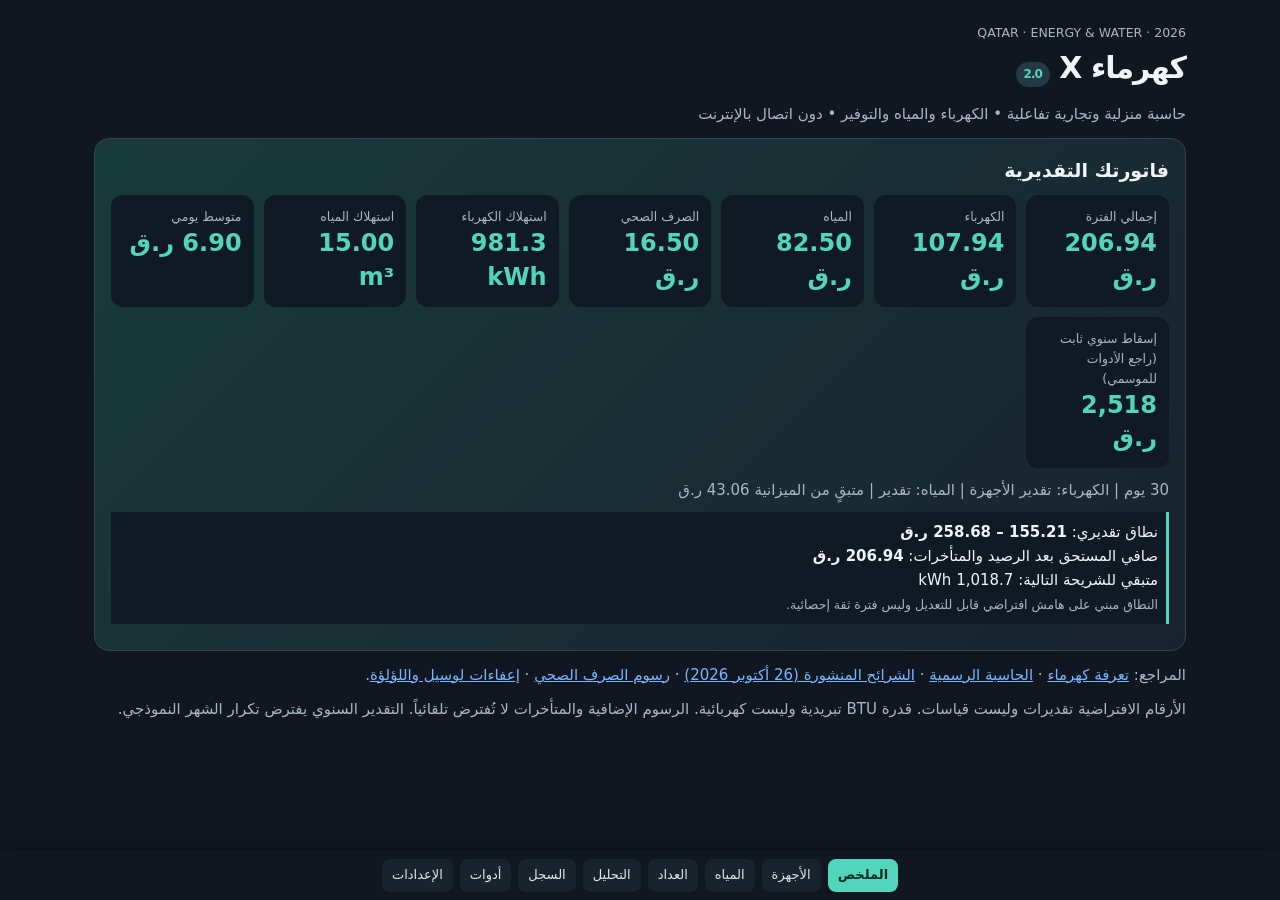
==== commit 4c78e488: "Polish v2 date-based billing, CSV totals, simple mode and offline UI" ====
--- a/kahramaa/index.html
+++ b/kahramaa/index.html
@@ -1,15 +1,15 @@
 <!doctype html><html lang="ar" dir="rtl"><head><meta charset="utf-8"><meta name="viewport" content="width=device-width,initial-scale=1"><title>Kahramaa X 2.0 | إدارة الطاقة</title><meta name="theme-color" content="#101720"><link rel="manifest" href="manifest.webmanifest"><style>
 :root{color-scheme:dark;--bg:#101720;--panel:#19232e;--border:#344353;--muted:#a8b7c5;--accent:#51d6bb;--blue:#78b6ff}*{box-sizing:border-box}body{margin:0;background:var(--bg);color:#f1f5f9;font:15px/1.6 system-ui,Arial,sans-serif}main{max-width:1120px;margin:auto;padding:20px 14px 50px}h1,h2,h3,p{margin:0 0 10px}h1{font-size:30px;letter-spacing:-1px}h2{font-size:19px}h3{font-size:15px}small,.muted{color:var(--muted)}a{color:var(--blue)}.panel{background:var(--panel);border:1px solid var(--border);border-radius:15px;padding:16px;margin:12px 0}.grid{display:grid;grid-template-columns:repeat(auto-fit,minmax(145px,1fr));gap:10px}.kpis{display:grid;grid-template-columns:repeat(auto-fit,minmax(140px,1fr));gap:10px}.kpi{background:#101a24;border-radius:12px;padding:12px}.kpi strong{display:block;font-size:24px;line-height:1.4;color:var(--accent);font-variant-numeric:tabular-nums}.kpi small{display:block}.row{display:flex;gap:8px;flex-wrap:wrap;align-items:center}.row>*{min-width:0}label{display:block;color:var(--muted);font-size:13px}input,select,button{font:inherit;border-radius:8px;border:1px solid var(--border);background:#111a24;color:#f1f5f9;padding:8px;width:100%;min-width:0}input[type=checkbox]{width:auto}input[type=number]{direction:ltr;text-align:right}button{width:auto;cursor:pointer;background:#243444}button.primary{background:var(--accent);color:#082921;font-weight:700;border:0}button.danger{color:#ffaaaa}button:focus-visible,input:focus-visible,select:focus-visible{outline:2px solid var(--accent)}.device{border:1px solid var(--border);border-radius:12px;padding:12px;margin:10px 0;background:#131d27}.device .head{display:flex;align-items:center;gap:8px;justify-content:space-between;margin-bottom:10px}.head .name{flex:1}.result{font-size:14px;color:var(--accent);margin-top:8px}.bar{height:10px;background:#293746;border-radius:8px;overflow:hidden}.bar i{display:block;height:100%;background:var(--accent);border-radius:8px}.barrow{margin:10px 0}.spread{display:flex;justify-content:space-between;gap:8px;align-items:center}details{margin-top:10px}summary{cursor:pointer;color:var(--blue)}table{width:100%;border-collapse:collapse;font-size:13px}td,th{border-bottom:1px solid var(--border);padding:8px;text-align:right}th{color:var(--muted)}.scroll{overflow:auto}.warning{color:#ffca83}.nav{position:sticky;top:0;background:var(--bg);z-index:2;padding:8px 0;display:flex;gap:7px;overflow:auto;white-space:nowrap}.nav a{color:#dbe7ef;text-decoration:none;background:var(--panel);padding:6px 10px;border-radius:8px;font-size:13px}section{scroll-margin-top:60px}.hidden{display:none!important}@media(max-width:480px){.grid{grid-template-columns:repeat(2,minmax(0,1fr))}.panel{padding:12px}.kpis{grid-template-columns:repeat(2,minmax(0,1fr))}.kpi strong{font-size:21px}h1{font-size:26px}}@media print{body{background:white;color:black}.panel,.device,.kpi{background:white;color:black;break-inside:avoid}.nav,button,.actions{display:none}input,select{color:black;background:white}.muted,small,label{color:#444}.kpi strong,.result{color:#005b4d}}
-html{scroll-behavior:smooth}main{padding-bottom:100px}.nav{top:auto;bottom:0;position:fixed;left:0;right:0;justify-content:center;padding:8px 6px calc(8px + env(safe-area-inset-bottom));box-shadow:0 -4px 20px #0005;z-index:10}.nav a.active{background:var(--accent);color:#082921;font-weight:700}.nav a{flex:0 0 auto}.panel[hidden]{display:none}.hero{background:linear-gradient(135deg,#183a3b,#19232e)}.device .grid{margin-top:8px}.device .head{flex-wrap:wrap}.device .head .name{min-width:130px}.pill{display:inline-block;padding:3px 8px;border-radius:20px;background:#253845;color:var(--accent);font-size:12px}.metric{font-size:20px;color:var(--accent)}.advancedOff .advanced{display:none}.history-item{padding:10px 0;border-bottom:1px solid var(--border)}.miniChart{display:flex;gap:5px;align-items:end;height:110px;direction:ltr}.miniChart div{flex:1;min-width:0;text-align:center;font-size:10px}.miniChart i{display:block;background:var(--accent);border-radius:4px 4px 0 0;min-height:2px}.note{border-right:3px solid var(--accent);padding:8px;margin:10px 0;background:#101a24}.themeLight{color-scheme:light;--bg:#edf3f6;--panel:#fff;--border:#cbd7dd;--muted:#435768;--accent:#087969;--blue:#145ca2;color:#12232e}.themeLight .device,.themeLight .kpi,.themeLight input,.themeLight select,.themeLight button,.themeLight .note{background:#f0f5f7;color:#12232e}.themeLight .nav a{color:#12232e}.themeLight .hero{background:#e2f1ef}.themeLight .pill{background:#dcece8}.themeLight .nav a.active{color:white}.themeLight button.primary{color:white;background:#087969}@media(max-width:480px){.nav{justify-content:flex-start}.nav a{font-size:12px;padding:8px}.device .head button{padding:5px 8px}.panel{border-radius:12px}}@media print{.panel[hidden]{display:block}.nav{display:none}}
+html{scroll-behavior:smooth}main{padding-bottom:100px}.nav{top:auto;bottom:0;position:fixed;left:0;right:0;justify-content:center;padding:8px 6px calc(8px + env(safe-area-inset-bottom));box-shadow:0 -4px 20px #0005;z-index:10}.nav a.active{background:var(--accent);color:#082921;font-weight:700}.nav a{flex:0 0 auto}.panel[hidden],.device[hidden],label[hidden]{display:none!important}.hero{background:linear-gradient(135deg,#183a3b,#19232e)}.device .grid{margin-top:8px}.device .head{flex-wrap:wrap}.device .head .name{min-width:130px}.pill{display:inline-block;padding:3px 8px;border-radius:20px;background:#253845;color:var(--accent);font-size:12px}.metric{font-size:20px;color:var(--accent)}.advancedOff .advanced{display:none}.history-item{padding:10px 0;border-bottom:1px solid var(--border)}.miniChart{display:flex;gap:5px;align-items:end;height:110px;direction:ltr}.miniChart div{flex:1;min-width:0;text-align:center;font-size:10px}.miniChart i{display:block;background:var(--accent);border-radius:4px 4px 0 0;min-height:2px}.note{border-right:3px solid var(--accent);padding:8px;margin:10px 0;background:#101a24}.themeLight{color-scheme:light;--bg:#edf3f6;--panel:#fff;--border:#cbd7dd;--muted:#435768;--accent:#087969;--blue:#145ca2;color:#12232e}.themeLight .device,.themeLight .kpi,.themeLight input,.themeLight select,.themeLight button,.themeLight .note{background:#f0f5f7;color:#12232e}.themeLight .nav a{color:#12232e}.themeLight .hero{background:#e2f1ef}.themeLight .pill{background:#dcece8}.themeLight .nav a.active{color:white}.themeLight button.primary{color:white;background:#087969}@media(max-width:480px){.nav{justify-content:flex-start}.nav a{font-size:12px;padding:8px}.device .head button{padding:5px 8px}.panel{border-radius:12px}}@media print{.panel[hidden]{display:block}.nav{display:none}}
 </style></head><body><main><header><small>QATAR · ENERGY & WATER · 2026</small><h1>كهرماء X <span class="pill">2.0</span></h1><p class="muted">حاسبة منزلية وتجارية تفاعلية • الكهرباء والمياه والتوفير • دون اتصال بالإنترنت</p></header><nav class="nav"><a href="#overview">الملخص</a><a href="#devices">الأجهزة</a><a href="#water">المياه</a><a href="#meter">العداد</a><a href="#analysis">التحليل</a><a href="#history">السجل</a><a href="#tools">أدوات</a><a href="#settings">الإعدادات</a></nav>
 <section id="overview" class="panel hero"><h2>فاتورتك التقديرية</h2><div class="kpis" id="kpis"></div><p id="status" class="muted" style="margin-top:10px"></p><div id="smartOverview"></div></section>
 <section id="settings" class="panel"><h2>إعدادات الفاتورة</h2><div class="grid" id="settingsFields"></div><details><summary>عرض شرائح التعرفة وتعديلها</summary><p class="muted">الحدود شهرية تراكمية. آخر شريحة بلا حد. غيّر الأسعار عند تغير التعرفة الرسمية. يمكن تقدير تعديل حدود الشرائح وفق نسبة أيام الفترة إلى 30 يوماً؛ اختر الحدود الثابتة للمقارنة مع فاتورة فعلية. لا نعرف قاعدة التقريب الرسمية الدقيقة.</p><div id="rates"></div></details></section>
 <section id="devices" class="panel"><h2>الأجهزة الكهربائية</h2><p class="muted">كل جهاز قابل للتعديل. اختر طريقة الحساب المناسبة: الواط والساعات، الطاقة لكل دورة، أو الاستهلاك اليومي/الشهري/السنوي المكتوب على الملصق.</p><div class="row actions"><select id="catalog" style="flex:1;min-width:150px"></select><button class="primary" id="add">+ إضافة جهاز</button><button id="custom">+ جهاز مخصص</button></div><div class="row actions" style="margin-top:10px"><input id="deviceSearch" placeholder="بحث عن جهاز مضاف..." style="flex:1"><button id="simpleMode">الوضع البسيط</button></div><div id="deviceList"></div></section>
 <section id="water" class="panel"><h2>استهلاك المياه</h2><div class="grid" id="waterFields"></div><div id="waterDetail"></div><p class="muted" id="waterResult"></p></section>
-<section id="meter" class="panel"><h2>قراءات العداد والفاتورة الحقيقية</h2><p class="muted">اختياري: أدخل قراءتين أو الاستهلاك المكتوب في الفاتورة. يمكن استخدام القياس الحقيقي بدلاً من تقديرات الأجهزة والمياه، ومقارنة الفرق.</p><div class="grid" id="meterFields"></div><div id="meterResult" class="result"></div></section>
+<section id="meter" class="panel"><h2>قراءات العداد والفاتورة الحقيقية</h2><p class="muted">اختياري: أدخل قراءتين أو الاستهلاك المكتوب في الفاتورة. يمكن استخدام القياس الحقيقي بدلاً من تقديرات الأجهزة والمياه، ومقارنة الفرق.</p><div class="grid"><label>تاريخ قراءة البداية<input id="periodStart" type="date"></label><label>تاريخ قراءة النهاية<input id="periodEnd" type="date"></label></div><button id="applyDates">احتساب مدة الفوترة من التاريخين</button><div class="grid" id="meterFields"></div><div id="meterResult" class="result"></div></section>
 <section id="analysis" class="panel"><h2>التحليل الذكي والتوفير</h2><div id="chart"></div><h3 style="margin-top:18px">تفاصيل الشرائح</h3><div class="scroll" id="breakdown"></div><h3 style="margin-top:18px">محاكاة التوفير</h3><div class="grid" id="savingFields"></div><div id="savingResult" class="result"></div><p class="muted">تطبق نسب التخفيض على الاستهلاك المحدد، وليست توقعاً مضموناً لكفاءة أي إجراء.</p><div id="tips" style="margin-top:12px"></div></section>
 <section id="history" class="panel"><h2>سجل الاستهلاك والفواتير</h2><p class="muted">أدخل استهلاك الفترة من الفاتورة أو العداد، واحفظه بتاريخ مستقل. لا تحفظ بيانات شخصية.</p><div class="grid"><label>تاريخ نهاية الفترة<input id="histDate" type="date"></label><label>القيمة الفعلية للفاتورة (اختياري)<input id="histBill" type="number" min="0" step=".01"></label></div><div class="row actions" style="margin-top:10px"><button class="primary" id="saveHistory">حفظ الفترة الحالية</button><button id="exportHistory">تصدير السجل CSV</button></div><div id="historyList"></div></section>
-<section id="tools" class="panel"><h2>مختبر الطاقة</h2><h3>توقع التكييف حسب الطقس</h3><p class="muted">نموذج تقريبي: درجة حرارة خارجية مرجعية وحمل المكيف المدخل، مع تعديل الحرارة فقط. لا يحل محل قياس فعلي. بيانات الطقس من Open-Meteo عند الطلب، بإحداثيات عامة للدوحة.</p><div id="weatherFields" class="grid"></div><button id="getWeather" class="primary">جلب طقس الدوحة لـ 7 أيام</button><div id="weatherResult"></div><h3 style="margin-top:18px">توقع موسمي لـ 12 شهراً</h3><p class="muted">درجات الحرارة الشهرية الافتراضية قابلة للتعديل في كل شهر وليست توقعات رسمية.</p><div id="seasonFields" class="grid"></div><div id="seasonResult"></div><h3 style="margin-top:18px">مقارنة شراء جهاز أكثر كفاءة</h3><div class="grid" id="roiFields"></div><div id="roiResult" class="result"></div><h3 style="margin-top:18px">البطارية والطاقة الشمسية</h3><div class="grid" id="batteryFields"></div><div id="batteryResult" class="result"></div><h3 style="margin-top:18px">إدخال نص من ملصق الجهاز أو الفاتورة</h3><p class="muted">ألصق نصاً من ميزة التعرف على النص في هاتفك. تحقق من الوحدات والأرقام قبل نقلها؛ لا تُعتمد القيم تلقائياً.</p><textarea id="labelText" rows="4" style="width:100%;font:inherit" placeholder="مثال: Cooling capacity 12000 BTU/h; Rated input 1100 W"></textarea><button id="parseLabel">استخراج الأرقام والوحدات</button><div id="labelResult"></div></section>
+<section id="tools" class="panel"><h2>مختبر الطاقة</h2><h3>توقع التكييف حسب الطقس</h3><p class="muted">نموذج تقريبي: درجة حرارة خارجية مرجعية (أعلى من حرارة الغرفة) وحمل المكيف المدخل، مع تعديل الحرارة فقط. لا يحل محل قياس فعلي. بيانات الطقس من Open-Meteo عند الطلب، بإحداثيات عامة للدوحة.</p><div id="weatherFields" class="grid"></div><button id="getWeather" class="primary">جلب طقس الدوحة لـ 7 أيام</button><div id="weatherResult"></div><h3 style="margin-top:18px">توقع موسمي لـ 12 شهراً</h3><p class="muted">درجات الحرارة الشهرية الافتراضية قابلة للتعديل في كل شهر وليست توقعات رسمية.</p><div id="seasonFields" class="grid"></div><div id="seasonResult"></div><h3 style="margin-top:18px">مقارنة شراء جهاز أكثر كفاءة</h3><div class="grid" id="roiFields"></div><div id="roiResult" class="result"></div><h3 style="margin-top:18px">البطارية والطاقة الشمسية</h3><div class="grid" id="batteryFields"></div><div id="batteryResult" class="result"></div><h3 style="margin-top:18px">إدخال نص من ملصق الجهاز أو الفاتورة</h3><p class="muted">ألصق نصاً من ميزة التعرف على النص في هاتفك. تحقق من الوحدات والأرقام قبل نقلها؛ لا تُعتمد القيم تلقائياً.</p><textarea id="labelText" rows="4" style="width:100%;font:inherit" placeholder="مثال: Cooling capacity 12000 BTU/h; Rated input 1100 W"></textarea><button id="parseLabel">استخراج الأرقام والوحدات</button><div id="labelResult"></div></section>
 <section id="data" class="panel"><h2>حفظ ومشاركة البيانات</h2><div class="row actions"><button id="csv">تصدير CSV</button><button id="backup">نسخة احتياطية JSON</button><button id="import">استيراد نسخة</button><input type="file" id="file" accept=".json,application/json" hidden style="display:none"><button onclick="window.print()">طباعة / PDF</button><button id="reset" class="danger">إعادة ضبط</button></div><p class="muted" id="storageMsg">يتم الحفظ محلياً في المتصفح عند توفر التخزين؛ لا ترسل الأداة أي بيانات. صدّر نسخة احتياطية لتجنب فقدها.</p></section>
 <footer class="muted"><p>المراجع: <a href="https://km.qa/CustomerService/Pages/Tariff.aspx">تعرفة كهرماء</a> · <a href="https://km.qa/CustomerService/Pages/tariffCalculation.aspx">الحاسبة الرسمية</a> · <a href="https://dohaminute.com/guides/kahramaa-bill-calculator/">الشرائح المنشورة (26 أكتوبر 2026)</a> · <a href="https://www.ashghal.gov.qa/ar/MediaHub/News/Pages/Ashghal-and-KAHRAMAA-to-Introduce-Fee-to-Water-Bills.aspx">رسوم الصرف الصحي</a> · <a href="https://www.almeezan.qa/LawArticles.aspx?LawTreeSectionID=22409&language=ar&lawId=10330">إعفاءات لوسيل واللؤلؤة</a>.</p><p>الأرقام الافتراضية تقديرات وليست قياسات. قدرة BTU تبريدية وليست كهربائية. الرسوم الإضافية والمتأخرات لا تُفترض تلقائياً. التقدير السنوي يفترض تكرار الشهر النموذجي.</p></footer></main>
 <script>
@@ -17,7 +17,7 @@
 const tariffs={home:{e:[[2000,.11],[4000,.13],[15000,.18],[null,.26]],w:[[20,5.5],[250,7],[null,10]]},commercial:{e:[[4000,.13],[10000,.17],[null,.22]],w:[[50,6],[null,8.6]]}};
 const cat=[['مكيف 12,000 BTU','ac',1100,24,55],['مكيف 18,000 BTU','ac',1650,24,55],['مكيف 24,000 BTU','ac',2200,24,55],['ثلاجة','daily',1.5],['فريزر','daily',1.3],['تلفاز LED 65 بوصة','power',150,5,100],['PS5 Slim','power',200,5,100],['ميكروويف','power',1200,.1,100],['إضاءة LED','power',10,5,100,6],['سخان ماء','power',2000,3,50],['غسالة ملابس','cycle',.8,3],['مجفف ملابس','cycle',3,3],['غسالة صحون','cycle',1.2,4],['فرن كهربائي','power',2200,1,60],['موقد كهربائي','power',1800,1,75],['غلاية ماء','power',2000,.15,100],['قلاية هوائية','power',1500,.5,70],['مكواة','power',1800,.25,60],['مكنسة','power',1200,.25,100],['مروحة','power',60,8,100],['راوتر','power',15,24,100],['حاسوب مكتبي','power',250,6,100],['لابتوب','power',65,6,100],['شاحن هاتف','power',15,2,100],['خادم منزلي / NAS','power',50,24,100],['سيارة كهربائية','cycle',30,1],['مضخة مياه','power',750,1,100],['جهاز مخصص','power',100,1,100]];
 const uid=()=>Date.now().toString(36)+Math.random().toString(36).slice(2);function device(c){return {id:uid(),name:c[0],mode:c[1],qty:c[5]||1,on:true,power:c[1]==='power'||c[1]==='ac'?c[2]:100,h:c[1]==='power'||c[1]==='ac'?c[3]:1,duty:c[4]??100,energy:['daily','cycle','monthly','annual'].includes(c[1])?c[2]:1,cycles:c[1]==='cycle'?c[3]:1,days:7,standby:0,btus:c[1]==='ac'?Number(c[0].match(/[\d,]+/)[0].replace(',','')):12000,eer:10.9,acBasis:'rated',measureDays:7,litres:40,deltaT:35,efficiency:90,volts:230,amps:1,pf:.9,room:'غير مصنف',source:'estimate'};}
-function defaults(){let a=device(cat[0]);a.name='مكيف غرفة النوم 12,000 BTU';let b=device(cat[0]);b.name='مكيف الصالة 12,000 BTU';return {days:30,sector:'home',sewer:20,extra:0,budget:250,custom:false,rates:JSON.parse(JSON.stringify(tariffs.home)),devices:[a,b,...[3,5,6,7,8].map(i=>device(cat[i]))],waterMode:'direct',waterM3:15,people:2,showers:1,showerMin:8,flow:8,flush:5,flushL:6,tapMin:6,tapFlow:5,laundry:3,laundryL:50,dishes:1,dishL:20,otherWater:20,meterMode:'reading',eStart:'',eEnd:'',wStart:'',wEnd:'',eDirect:'',wDirect:'',useE:false,useW:false,saveAc:20,saveOther:10,saveWater:10,prorate:true,arrears:0,credit:0,prepaid:false,meterRent:5,uncertainty:25,history:[],weather:null,referenceTemp:32,targetTemp:24,baseLoad:20,seasonTemps:[18,19,23,28,33,35,37,37,34,30,25,20],roiOld:150,roiNew:90,roiPrice:500,batteryWh:1000,batteryLoad:100,batteryEfficiency:85,batteryUsable:90,solarW:200,sunHours:5,solarEfficiency:75,theme:'dark',simple:true};}
+function defaults(){let a=device(cat[0]);a.name='مكيف غرفة النوم 12,000 BTU';let b=device(cat[0]);b.name='مكيف الصالة 12,000 BTU';return {days:30,sector:'home',sewer:20,extra:0,budget:250,custom:false,rates:JSON.parse(JSON.stringify(tariffs.home)),devices:[a,b,...[3,5,6,7,8].map(i=>device(cat[i]))],waterMode:'direct',waterM3:15,people:2,showers:1,showerMin:8,flow:8,flush:5,flushL:6,tapMin:6,tapFlow:5,laundry:3,laundryL:50,dishes:1,dishL:20,otherWater:20,meterMode:'reading',eStart:'',eEnd:'',wStart:'',wEnd:'',eDirect:'',wDirect:'',useE:false,useW:false,saveAc:20,saveOther:10,saveWater:10,prorate:true,arrears:0,credit:0,prepaid:false,meterRent:5,uncertainty:25,history:[],weather:null,referenceTemp:32,targetTemp:24,baseLoad:20,seasonTemps:[18,19,23,28,33,35,37,37,34,30,25,20],roiOld:150,roiNew:90,roiPrice:500,batteryWh:1000,batteryLoad:100,batteryEfficiency:85,batteryUsable:90,solarW:200,sunHours:5,solarEfficiency:75,theme:'dark',simple:true,periodStart:'',periodEnd:''};}
 let s=defaults();try{const raw=localStorage.getItem('kahramaaX_v1');if(raw){let v=JSON.parse(raw);if(valid(v))s={...s,...v};}}catch(e){}function valid(v){return v&&typeof v==='object'&&Array.isArray(v.devices)&&v.devices.every(x=>x&&typeof x.name==='string'&&typeof x.id==='string')&&v.rates&&['e','w'].every(k=>Array.isArray(v.rates[k])&&v.rates[k].length>=1&&v.rates[k].every((x,i)=>Array.isArray(x)&&Number.isFinite(Number(x[1]))&&Number(x[1])>=0&&(i===v.rates[k].length-1?x[0]===null:Number.isFinite(Number(x[0]))&&Number(x[0])>(i?Number(v.rates[k][i-1][0]):0))));}
 s.devices=s.devices.map(d=>({...device(cat[cat.length-1]),...d}));if(!Array.isArray(s.history))s.history=[];
 function save(){try{localStorage.setItem('kahramaaX_v1',JSON.stringify(s))}catch(e){$('storageMsg').textContent='التخزين المحلي غير متاح هنا؛ استخدم تصدير النسخة الاحتياطية لحفظ البيانات.'}}
@@ -32,25 +32,26 @@
 function tiers(v,r,period=days()){let last=0,remaining=n(v);return r.map(([lim,rate],i)=>{let cap=lim===null?Infinity:Math.max(last,n(lim)*(s.prorate?period/30:1)),units=Math.min(remaining,cap-last);remaining-=units;let item={from:last,to:lim===null?null:Math.round(cap*100)/100,units,rate:n(rate),cost:units*n(rate)};last=cap;return item;});}const cost=(v,r,period=days())=>tiers(v,r,period).reduce((a,x)=>a+x.cost,0);function water(){return s.waterMode==='direct'?n(s.waterM3):days()*(n(s.people)*(n(s.showers)*n(s.showerMin)*n(s.flow)+n(s.flush)*n(s.flushL)+n(s.tapMin)*n(s.tapFlow))+n(s.laundry)*n(s.laundryL)/7+n(s.dishes)*n(s.dishL)+n(s.otherWater))/1000;}
 function measured(k){if(s.meterMode==='direct'){let v=s[k+'Direct'];return v===''||!Number.isFinite(Number(v))||Number(v)<0?null:Number(v)}let a=s[k+'Start'],b=s[k+'End'];return a===''||b===''||!Number.isFinite(Number(a))||!Number.isFinite(Number(b))||Number(a)<0||Number(b)<Number(a)?null:Number(b)-Number(a);}
 function calc(){let ds=s.devices.map(d=>({d,k:energy(d)})),estimated=ds.reduce((a,x)=>a+x.k,0),wEst=water(),me=measured('e'),mw=measured('w'),e=s.useE&&me!==null?me:estimated,w=s.useW&&mw!==null?mw:wEst,ec=cost(e,s.rates.e),wc=cost(w,s.rates.w),sew=wc*clamp(s.sewer,0,100)/100,total=ec+wc+sew+n(s.extra)+(s.prepaid?n(s.meterRent)*days()/30:0);return {ds,estimated,wEst,me,mw,e,w,ec,wc,sew,total};}
-function update(){let a=calc(),{ds,estimated,wEst,me,mw,e,w,ec,wc,sew,total}=a;let avg=estimated?cost(estimated,s.rates.e)/estimated:0;const kpis=[['إجمالي الفترة',fmt(total)+' ر.ق'],['الكهرباء',fmt(ec)+' ر.ق'],['المياه',fmt(wc)+' ر.ق'],['الصرف الصحي',fmt(sew)+' ر.ق'],['استهلاك الكهرباء',fmt(e,1)+' kWh'],['استهلاك المياه',fmt(w,2)+' m³'],['متوسط يومي',fmt(total/days())+' ر.ق'],['إسقاط سنوي تقريبي',fmt(total/days()*365,0)+' ر.ق']];$('kpis').innerHTML=kpis.map(([l,v])=>`<div class="kpi"><small>${l}</small><strong>${v}</strong></div>`).join('');$('status').textContent=`${days()} يوم | الكهرباء: ${s.useE&&me!==null?'قياس حقيقي':'تقدير الأجهزة'} | المياه: ${s.useW&&mw!==null?'قياس حقيقي':'تقدير'} | ${total>n(s.budget)?'فوق الميزانية بـ '+fmt(total-n(s.budget)):'متبقٍ من الميزانية '+fmt(n(s.budget)-total)} ر.ق${s.useE&&me===null||s.useW&&mw===null?' | تنبيه: قراءة غير مكتملة أو غير صحيحة، استُخدم التقدير.':''}${days()<28||days()>31?' | تنبيه: تحقق من حدود الشرائح المعدلة مع الفاتورة الرسمية.':''}`;
-for(let {d,k} of ds){let el=document.querySelector(`[data-result="${CSS.escape(d.id)}"]`);if(el)el.textContent=`${fmt(k,2)} kWh / الفترة · ${fmt(k*avg)} ر.ق (حصة) · توفير الإزالة ${fmt(cost(estimated,s.rates.e)-cost(Math.max(0,estimated-k),s.rates.e))} ر.ق · ${fmt(k/days(),2)} kWh/يوم`;} $('waterResult').textContent=`التقدير: ${fmt(wEst,2)} m³ = ${fmt(wEst*1000,0)} لتر خلال الفترة، ${fmt(wEst*1000/days(),0)} لتر يومياً.`;
+function update(){let a=calc(),{ds,estimated,wEst,me,mw,e,w,ec,wc,sew,total}=a;let avg=estimated?cost(estimated,s.rates.e)/estimated:0;const kpis=[['إجمالي الفترة',fmt(total)+' ر.ق'],['الكهرباء',fmt(ec)+' ر.ق'],['المياه',fmt(wc)+' ر.ق'],['الصرف الصحي',fmt(sew)+' ر.ق'],['استهلاك الكهرباء',fmt(e,1)+' kWh'],['استهلاك المياه',fmt(w,2)+' m³'],['متوسط يومي',fmt(total/days())+' ر.ق'],['إسقاط سنوي ثابت (راجع الأدوات للموسمي)',fmt(total/days()*365,0)+' ر.ق']];$('kpis').innerHTML=kpis.map(([l,v])=>`<div class="kpi"><small>${l}</small><strong>${v}</strong></div>`).join('');$('status').textContent=`${days()} يوم | الكهرباء: ${s.useE&&me!==null?'قياس حقيقي':'تقدير الأجهزة'} | المياه: ${s.useW&&mw!==null?'قياس حقيقي':'تقدير'} | ${total>n(s.budget)?'فوق الميزانية بـ '+fmt(total-n(s.budget)):'متبقٍ من الميزانية '+fmt(n(s.budget)-total)} ر.ق${s.useE&&me===null||s.useW&&mw===null?' | تنبيه: قراءة غير مكتملة أو غير صحيحة، استُخدم التقدير.':''}${days()<28||days()>31?' | تنبيه: تحقق من حدود الشرائح المعدلة مع الفاتورة الرسمية.':''}`;
+for(let {d,k} of ds){let el=document.querySelector(`[data-result="${CSS.escape(d.id)}"]`);if(el)el.textContent=`${fmt(k,2)} kWh / الفترة · ${fmt(k*avg)} ر.ق (حصة) · توفير الإزالة من التقدير ${fmt(cost(estimated,s.rates.e)-cost(Math.max(0,estimated-k),s.rates.e))} ر.ق · ${fmt(k/days(),2)} kWh/يوم`;} $('waterResult').textContent=`التقدير: ${fmt(wEst,2)} m³ = ${fmt(wEst*1000,0)} لتر خلال الفترة، ${fmt(wEst*1000/days(),0)} لتر يومياً.`;
 $('meterResult').textContent=`الكهرباء: ${me===null?'لا توجد قراءة صالحة':fmt(me,2)+' kWh؛ الفرق (الفعلي − التقدير): '+fmt(me-estimated,2)+' kWh'} | المياه: ${mw===null?'لا توجد قراءة صالحة':fmt(mw,2)+' m³؛ الفرق: '+fmt(mw-wEst,2)+' m³'}`;
 let sorted=[...ds].sort((a,b)=>b.k-a.k);$('chart').innerHTML=`<h3>ترتيب الأجهزة حسب الاستهلاك التقديري</h3><p class="muted">توزيع تكلفة الكهرباء بين الأجهزة حسب متوسط سعر الوحدة؛ لا يمثل قياساً فردياً.</p>`+sorted.filter(x=>x.k>0).map(({d,k})=>`<div class="barrow"><div class="spread"><span>${esc(d.name)}</span><small>${fmt(k,1)} kWh · ${fmt(k*avg)} ر.ق · ${fmt(k/estimated*100,1)}%</small></div><div class="bar"><i style="width:${k/estimated*100}%"></i></div></div>`).join('');
-$('breakdown').innerHTML='<table><thead><tr><th>النوع / الشريحة</th><th>الوحدات</th><th>السعر</th><th>التكلفة ر.ق</th></tr></thead><tbody>'+[['الكهرباء',e,s.rates.e],['المياه',w,s.rates.w]].flatMap(([label,v,r])=>tiers(v,r).map(x=>`<tr><td>${label} ${x.from}–${x.to??'∞'}</td><td>${fmt(x.units,2)}</td><td>${fmt(x.rate)}</td><td>${fmt(x.cost)}</td></tr>`)).join('')+`<tr><td>الصرف الصحي</td><td colspan="2">${clamp(s.sewer,0,100)}%</td><td>${fmt(sew)}</td></tr><tr><td>رسوم إضافية</td><td colspan="2"></td><td>${fmt(n(s.extra))}</td></tr></tbody></table>`;
+$('breakdown').innerHTML='<table><thead><tr><th>النوع / الشريحة</th><th>الوحدات</th><th>السعر</th><th>التكلفة ر.ق</th></tr></thead><tbody>'+[['الكهرباء',e,s.rates.e],['المياه',w,s.rates.w]].flatMap(([label,v,r])=>tiers(v,r).map(x=>`<tr><td>${label} ${x.from}–${x.to??'∞'}</td><td>${fmt(x.units,2)}</td><td>${fmt(x.rate)}</td><td>${fmt(x.cost)}</td></tr>`)).join('')+`<tr><td>الصرف الصحي</td><td colspan="2">${clamp(s.sewer,0,100)}%</td><td>${fmt(sew)}</td></tr><tr><td>رسوم إضافية</td><td colspan="2"></td><td>${fmt(n(s.extra))}</td></tr>${s.prepaid?'<tr><td>إيجار العداد (تقدير نسبي)</td><td colspan="2"></td><td>'+fmt(n(s.meterRent)*days()/30)+'</td></tr>':''}</tbody></table>`;
 let ac=ds.filter(x=>x.d.mode==='ac').reduce((a,x)=>a+x.k,0),acPart=estimated?ac/estimated:0,ne=e*(1-acPart*clamp(s.saveAc,0,100)/100-(1-acPart)*clamp(s.saveOther,0,100)/100),nw=w*(1-clamp(s.saveWater,0,100)/100),newW=cost(nw,s.rates.w),nt=cost(ne,s.rates.e)+newW*(1+clamp(s.sewer,0,100)/100)+n(s.extra)+(s.prepaid?n(s.meterRent)*days()/30:0);$('savingResult').textContent=`الفاتورة بعد التوفير: ${fmt(nt)} ر.ق | توفير الفترة: ${fmt(total-nt)} ر.ق | إسقاط سنوي للتوفير: ${fmt((total-nt)/days()*365)} ر.ق | خفض ${fmt(e-ne,1)} kWh و ${fmt(w-nw,2)} m³`;
 $('tips').innerHTML=`<p><strong>الأولوية:</strong> ${sorted[0]?.k>0?esc(sorted[0].d.name)+' هو الأعلى استهلاكاً بين الأجهزة المدخلة.':'أضف الأجهزة لتحديد الأعلى استهلاكاً.'} ${estimated?'حصة المكيفات '+fmt(acPart*100,1)+'% من تقدير الأجهزة.':''}</p><p class="muted">لرفع الدقة: استخدم ملصق الطاقة للثلاجة، وقياس kWh الفعلي للمكيف أو الأجهزة إن توفر، وأضف السخان والغسالة وأي جهاز غير مدخل. عند استخدام العداد، يفترض نموذج التوفير أن توزيع الكهرباء الحقيقي مماثل لتوزيع الأجهزة المقدّر.</p>`;save();smartUpdate(a);}
 function render(){renderSettings();renderDevices();renderWater();renderMeter();renderSaving();renderSmartFields();update();}
 $('catalog').innerHTML=cat.map((c,i)=>`<option value="${i}">${esc(c[0])}</option>`).join('');$('add').onclick=()=>{s.devices.push(device(cat[Number($('catalog').value)]));renderDevices();update()};$('custom').onclick=()=>{s.devices.push(device(cat[cat.length-1]));renderDevices();update()};
-function change(e){let el=e.target,k=el.dataset.key;if(!k)return;let card=el.closest('[data-id]'),obj=card?s.devices.find(d=>d.id===card.dataset.id):s;if(!obj)return;let v=el.type==='checkbox'?el.checked:el.type==='number'?(el.value===''?'':Number(el.value)):el.value;if(el.type==='number'&&v!==''){v=clamp(v,Number(el.min||0),Number(el.max||100000000));if(el.step==='1')v=Math.round(v);if(e.type==='change')el.value=v;}if(k.startsWith('rate-')){let [,t,i,j]=k.split('-');if(v==='')return;let old=s.rates[t][i][j];s.rates[t][i][j]=v;if(!valid(s)){s.rates[t][i][j]=old;if(e.type==='change'){el.value=old;alert('أدخل حدوداً تصاعدية صحيحة.')}return;}update();return;}if(e.type==='input'&&['mode','acBasis','sector','waterMode','meterMode'].includes(k))return;obj[k]=v;if(k==='sector'){s.rates=JSON.parse(JSON.stringify(tariffs[v]||tariffs.home));renderSettings();}else if(k==='mode'||k==='acBasis')renderDevices();else if(k==='waterMode')renderWater();else if(k==='meterMode')renderMeter();update();}
+function change(e){let el=e.target,k=el.dataset.key;if(!k)return;let card=el.closest('[data-id]'),obj=card?s.devices.find(d=>d.id===card.dataset.id):s;if(!obj)return;let v=el.type==='checkbox'?el.checked:el.type==='number'?(el.value===''?'':Number(el.value)):el.value;if(el.type==='number'&&v!==''){v=clamp(v,Number(el.min||0),Number(el.max||100000000));if(el.step==='1')v=Math.round(v);if(e.type==='change')el.value=v;}if(k.startsWith('season-')){let i=Number(k.split('-')[1]);if(v!==''){s.seasonTemps[i]=clamp(v,0,60);update()}return;}if(k.startsWith('rate-')){let [,t,i,j]=k.split('-');if(v==='')return;let old=s.rates[t][i][j];s.rates[t][i][j]=v;if(!valid(s)){s.rates[t][i][j]=old;if(e.type==='change'){el.value=old;alert('أدخل حدوداً تصاعدية صحيحة.')}return;}update();return;}if(e.type==='input'&&['mode','acBasis','sector','waterMode','meterMode'].includes(k))return;obj[k]=v;if(k==='sector'){s.rates=JSON.parse(JSON.stringify(tariffs[v]||tariffs.home));renderSettings();}else if(k==='mode'||k==='acBasis')renderDevices();else if(k==='waterMode')renderWater();else if(k==='meterMode')renderMeter();update();}
 document.addEventListener('input',change);document.addEventListener('change',change);document.addEventListener('click',e=>{let b=e.target.closest('button');if(!b)return;if(b.id==='restoreRates'){s.rates=JSON.parse(JSON.stringify(tariffs[s.sector]||tariffs.home));renderSettings();update();}let act=b.dataset.act;if(act){let d=s.devices.find(x=>x.id===b.closest('[data-id]').dataset.id);if(act==='del')s.devices=s.devices.filter(x=>x!==d);else s.devices.push({...d,id:uid(),name:d.name+' (نسخة)'});renderDevices();update();}});
-function download(name,content,type){let u=URL.createObjectURL(new Blob([content],{type})),a=document.createElement('a');a.href=u;a.download=name;a.click();setTimeout(()=>URL.revokeObjectURL(u),1000)}$('backup').onclick=()=>download('Kahramaa-X-backup.json',JSON.stringify(s,null,2),'application/json');$('import').onclick=()=>$('file').click();$('file').onchange=async()=>{try{let v=JSON.parse(await $('file').files[0].text());if(!valid(v))throw Error();s={...defaults(),...v};s.devices=s.devices.map(d=>({...device(cat[cat.length-1]),...d}));render();}catch(e){alert('ملف غير صالح. اختر نسخة صادرة من الحاسبة.')}finally{$('file').value=''}};$('reset').onclick=()=>{if(confirm('حذف الإعدادات وإعادة الأجهزة الافتراضية؟')){s=defaults();render()}};function quote(v){let t=String(v);if(typeof v==='string'&&/^[=+\-@]/.test(t))t="'"+t;return '"'+t.replace(/"/g,'""')+'"'}$('csv').onclick=()=>{let a=calc(),avg=a.estimated?cost(a.estimated,s.rates.e)/a.estimated:0;let rows=[['الجهاز','kWh تقديري','التكلفة الموزعة ر.ق'],...a.ds.map(({d,k})=>[d.name,k.toFixed(3),(k*avg).toFixed(2)]),[],['الكهرباء المعتمدة',a.e,a.ec],['المياه المعتمدة m3',a.w,a.wc],['الصرف الصحي','',a.sew],['رسوم أخرى','',n(s.extra)],['الإجمالي','',a.total]];download('Kahramaa-X-report.csv','\uFEFF'+rows.map(r=>r.map(quote).join(',')).join('\r\n'),'text/csv;charset=utf-8')};
+function download(name,content,type){let u=URL.createObjectURL(new Blob([content],{type})),a=document.createElement('a');a.href=u;a.download=name;a.click();setTimeout(()=>URL.revokeObjectURL(u),1000)}$('backup').onclick=()=>download('Kahramaa-X-backup.json',JSON.stringify(s,null,2),'application/json');$('import').onclick=()=>$('file').click();$('file').onchange=async()=>{try{let v=JSON.parse(await $('file').files[0].text());if(!valid(v))throw Error();s={...defaults(),...v};s.devices=s.devices.map(d=>({...device(cat[cat.length-1]),...d}));render();}catch(e){alert('ملف غير صالح. اختر نسخة صادرة من الحاسبة.')}finally{$('file').value=''}};$('reset').onclick=()=>{if(confirm('حذف الإعدادات وإعادة الأجهزة الافتراضية؟')){s=defaults();render()}};function quote(v){let t=String(v);if(typeof v==='string'&&/^[=+\-@]/.test(t))t="'"+t;return '"'+t.replace(/"/g,'""')+'"'}$('csv').onclick=()=>{let a=calc(),avg=a.estimated?cost(a.estimated,s.rates.e)/a.estimated:0;let rows=[['الجهاز','kWh تقديري','التكلفة الموزعة ر.ق'],...a.ds.map(({d,k})=>[d.name,k.toFixed(3),(k*avg).toFixed(2)]),[],['الكهرباء المعتمدة',a.e,a.ec],['المياه المعتمدة m3',a.w,a.wc],['الصرف الصحي','',a.sew],['رسوم أخرى','',n(s.extra)],['إيجار العداد','',s.prepaid?n(s.meterRent)*days()/30:0],['الإجمالي','',a.total],['متأخرات','',n(s.arrears)],['رصيد','',n(s.credit)],['صافي المستحق','',a.total+n(s.arrears)-n(s.credit)]];download('Kahramaa-X-report.csv','\uFEFF'+rows.map(r=>r.map(quote).join(',')).join('\r\n'),'text/csv;charset=utf-8')};
+$('periodStart').onchange=()=>{s.periodStart=$('periodStart').value;save()};$('periodEnd').onchange=()=>{s.periodEnd=$('periodEnd').value;save()};$('applyDates').onclick=()=>{let a=Date.parse($('periodStart').value),b=Date.parse($('periodEnd').value),t=(b-a)/86400000;if(!Number.isFinite(t)||t<1||t>366){alert('اختر تاريخين صحيحين بفارق من يوم إلى 366 يوماً.');return}s.days=t;s.periodStart=$('periodStart').value;s.periodEnd=$('periodEnd').value;$('histDate').value=s.periodEnd;renderSettings();update()};
 const v2Sections=['overview','devices','water','meter','analysis','history','tools','settings'];let activeTab='overview';
 function goTab(tab){activeTab=v2Sections.includes(tab)?tab:'overview';v2Sections.forEach(id=>$(id).hidden=id!==activeTab);$('data').hidden=activeTab!=='settings';document.querySelectorAll('.nav a').forEach(a=>a.classList.toggle('active',a.hash==='#'+activeTab));window.scrollTo(0,0)}
 document.querySelectorAll('.nav a').forEach(a=>a.addEventListener('click',e=>{e.preventDefault();goTab(a.hash.slice(1))}));
 function periodCost(e,w,t){return cost(e,s.rates.e,t)+cost(w,s.rates.w,t)*(1+clamp(s.sewer,0,100)/100)+n(s.extra)+(s.prepaid?n(s.meterRent)*t/30:0)}
 function loadFactor(temp){let target=Number(s.targetTemp)||24,ref=Number(s.referenceTemp)||32,base=clamp(s.baseLoad,0,100)/100;return Math.max(0,Math.min(3,base+(1-base)*Math.max(0,temp-target)/Math.max(1,ref-target)))}
 function tempEnergy(temp,t,a){let other=0,ac=0;for(const {d,k} of a.ds){if(d.mode==='ac'){const p=d.acBasis==='eer'?n(d.btus)/Math.max(.1,n(d.eer)):n(d.power),active=clamp(d.h,0,24)*clamp(d.days,0,7)/7*t;ac+=n(d.qty)*(p*active*Math.min(1,clamp(d.duty,0,100)/100*loadFactor(temp))+n(d.standby)*(t*24-active))/1000*(d.on?1:0)}else other+=k*t/days()}return ac+other}
-function renderSmartFields(){const fields=(id,items)=>$(id).innerHTML=items.map(([l,k,o])=>sf(l,k,o)).join('');fields('weatherFields',[['حرارة مرجعية °C','referenceTemp',{min:10,max:55}],['حرارة الغرفة المطلوبة °C','targetTemp',{min:16,max:32}],['حمل أساسي نسبي %','baseLoad',{max:100}]]);$('seasonFields').innerHTML=Array.from({length:12},(_,i)=>field('شهر '+(i+1),'season-'+i,s.seasonTemps?.[i]??28,{min:0,max:60})).join('');fields('roiFields',[['استهلاك القديم kWh شهرياً','roiOld'],['استهلاك الجديد kWh شهرياً','roiNew'],['تكلفة الاستبدال ر.ق','roiPrice']]);fields('batteryFields',[['سعة البطارية Wh','batteryWh'],['حمل الأجهزة W','batteryLoad'],['كفاءة العاكس %','batteryEfficiency',{max:100}],['نسبة السعة القابلة للاستخدام %','batteryUsable',{max:100}],['قدرة اللوح W','solarW'],['ساعات شمس مكافئة','sunHours',{max:24}],['كفاءة النظام الشمسي %','solarEfficiency',{max:100}]]);if(!$('histDate').value)$('histDate').value=new Date().toISOString().slice(0,10)}
+function renderSmartFields(){const fields=(id,items)=>$(id).innerHTML=items.map(([l,k,o])=>sf(l,k,o)).join('');fields('weatherFields',[['حرارة مرجعية °C','referenceTemp',{min:10,max:55}],['حرارة الغرفة المطلوبة °C','targetTemp',{min:16,max:32}],['حمل أساسي نسبي %','baseLoad',{max:100}]]);$('seasonFields').innerHTML=Array.from({length:12},(_,i)=>field('شهر '+(i+1),'season-'+i,s.seasonTemps?.[i]??28,{min:0,max:60})).join('');fields('roiFields',[['استهلاك القديم kWh شهرياً','roiOld'],['استهلاك الجديد kWh شهرياً','roiNew'],['تكلفة الاستبدال ر.ق','roiPrice']]);fields('batteryFields',[['سعة البطارية Wh','batteryWh'],['حمل الأجهزة W','batteryLoad'],['كفاءة العاكس %','batteryEfficiency',{max:100}],['نسبة السعة القابلة للاستخدام %','batteryUsable',{max:100}],['قدرة اللوح W','solarW'],['ساعات شمس مكافئة','sunHours',{max:24}],['كفاءة النظام الشمسي %','solarEfficiency',{max:100}]]);$('periodStart').value=s.periodStart||'';$('periodEnd').value=s.periodEnd||'';if(!$('histDate').value)$('histDate').value=new Date().toLocaleDateString('sv-SE',{timeZone:'Asia/Qatar'})}
 function historyRows(){return (Array.isArray(s.history)?s.history:[]).filter(x=>x&&typeof x.date==='string'&&Number.isFinite(x.e)&&Number.isFinite(x.w)&&Number.isFinite(x.days)&&x.days>0&&Number.isFinite(x.total)).sort((a,b)=>b.date.localeCompare(a.date))}
 function smartUpdate(a){document.body.classList.toggle('themeLight',s.theme==='light');let estimateE=s.useE&&a.me!==null?0:clamp(s.uncertainty,0,90)/100,estimateW=s.useW&&a.mw!==null?0:clamp(s.uncertainty,0,90)/100;let low=periodCost(a.e*(1-estimateE),a.w*(1-estimateW),days()),high=periodCost(a.e*(1+estimateE),a.w*(1+estimateW),days()),due=a.total+n(s.arrears)-n(s.credit);const next=s.rates.e.find(([lim])=>lim!==null&&lim*(s.prorate?days()/30:1)>a.e);$('smartOverview').innerHTML='<div class="note">نطاق تقديري: <strong>'+fmt(low)+' – '+fmt(high)+' ر.ق</strong><br>صافي المستحق بعد الرصيد والمتأخرات: <strong>'+fmt(due)+' ر.ق</strong><br>'+ (next?'متبقي للشريحة التالية: '+fmt(next[0]*(s.prorate?days()/30:1)-a.e,1)+' kWh':'لا توجد شريحة أعلى')+'<br><small>النطاق مبني على هامش افتراضي قابل للتعديل وليس فترة ثقة إحصائية.</small></div>';
 const rows=historyRows();let trend='';if(rows.length>=2){let p=rows[1],q=rows[0],diff=(q.e/q.days-p.e/p.days);trend='<p class="note">تغير الكهرباء اليومي مقارنة بالفترة السابقة: '+fmt(diff,2)+' kWh/يوم'+(p.e>0?' ('+fmt(diff/(p.e/p.days)*100,1)+'%)':'')+' | تغير المياه: '+fmt(q.w/q.days-p.w/p.days,3)+' م³/يوم</p>'}
@@ -59,13 +60,13 @@
 let now=new Date(),yr=now.getFullYear(),months=Array.from({length:12},(_,i)=>{let t=new Date(yr,i+1,0).getDate(),e=tempEnergy(Number(s.seasonTemps?.[i]??28),t,a);return {e,total:periodCost(e,a.wEst/days()*t,t)}});let max=Math.max(1,...months.map(m=>m.total));$('seasonResult').innerHTML='<div class="miniChart">'+months.map((m,i)=>'<div title="'+fmt(m.total)+' ر.ق"><i style="height:'+m.total/max*85+'px"></i>'+(i+1)+'</div>').join('')+'</div><div class="scroll"><table><tbody>'+months.map((m,i)=>'<tr><td>شهر '+(i+1)+'</td><td>'+fmt(m.e,0)+' kWh</td><td>'+fmt(m.total)+' ر.ق</td></tr>').join('')+'</tbody></table></div><strong>إجمالي سنوي تقديري: '+fmt(months.reduce((sum,m)=>sum+m.total,0))+' ر.ق</strong>';
 const old=n(s.roiOld),nextE=n(s.roiNew),background=Math.max(0,a.e/days()*30-old),delta=cost(background+old,s.rates.e,30)-cost(background+nextE,s.rates.e,30);$('roiResult').textContent='فرق التكلفة الشهرية: '+fmt(delta)+' ر.ق | استرداد التكلفة: '+(delta>0?fmt(n(s.roiPrice)/delta,1)+' شهر':'لا يوجد توفير موجب')+' (يفترض أن الجهاز القديم ضمن الاستهلاك الحالي).';
 let usable=n(s.batteryWh)*clamp(s.batteryUsable,0,100)/100*clamp(s.batteryEfficiency,0,100)/100,solar=n(s.solarW)*clamp(s.sunHours,0,24)*clamp(s.solarEfficiency,0,100)/100;$('batteryResult').textContent='الطاقة المتاحة للحمل: '+fmt(usable,0)+' Wh | مدة التشغيل: '+(n(s.batteryLoad)>0?fmt(usable/n(s.batteryLoad),1)+' ساعة':'أدخل حمل الأجهزة')+' | إنتاج شمسي تقريبي: '+fmt(solar/1000,2)+' kWh/يوم (لا يشمل حدود قدرة العاكس).';
-if(s.weather&&Array.isArray(s.weather.time)&&Array.isArray(s.weather.temperature_2m_mean)){let t=s.weather.time.length,es=s.weather.temperature_2m_mean.map(v=>tempEnergy(Number(v),1,a));$('weatherResult').innerHTML='<p class="muted">آخر جلب: '+esc(s.weather.fetched||'')+' | تقدير كهرباء فقط؛ بيانات Open-Meteo</p>'+s.weather.time.map((day,i)=>'<div class="spread"><small>'+esc(day)+' · '+fmt(s.weather.temperature_2m_mean[i],1)+'°C</small><span>'+fmt(es[i],1)+' kWh</span></div>').join('')+'<strong>إجمالي '+t+' أيام: '+fmt(es.reduce((a,b)=>a+b,0),1)+' kWh</strong>'}
+if(!s.weather)$('weatherResult').textContent='لا توجد بيانات طقس محفوظة.';if(s.weather&&Array.isArray(s.weather.time)&&Array.isArray(s.weather.temperature_2m_mean)){let t=s.weather.time.length,es=s.weather.temperature_2m_mean.map(v=>tempEnergy(Number(v),1,a));$('weatherResult').innerHTML='<p class="muted">آخر جلب: '+esc(s.weather.fetched||'')+' | تقدير كهرباء فقط؛ بيانات Open-Meteo</p>'+s.weather.time.map((day,i)=>'<div class="spread"><small>'+esc(day)+' · '+fmt(s.weather.temperature_2m_mean[i],1)+'°C</small><span>'+fmt(es[i],1)+' kWh</span></div>').join('')+'<strong>إجمالي '+t+' أيام: '+fmt(es.reduce((a,b)=>a+b,0),1)+' kWh</strong>'}
 applySimple();filterDevices();
 }
-function applySimple(){const keys=['days','standby','acBasis','eer','btus','pf','room'];document.querySelectorAll('#deviceList label').forEach(l=>{let input=l.querySelector('[data-key]');if(input&&keys.includes(input.dataset.key)){let essential=input.dataset.key==='eer'||input.dataset.key==='btus'||input.dataset.key==='pf';l.hidden=!!s.simple&&!essential}});$('simpleMode').textContent=s.simple?'عرض الوضع الاحترافي':'عرض الوضع البسيط'}
+function applySimple(){const keys=['days','standby','acBasis','room'];document.querySelectorAll('#deviceList label').forEach(l=>{let input=l.querySelector('[data-key]');if(input&&keys.includes(input.dataset.key)){let essential=input.dataset.key==='eer'||input.dataset.key==='btus'||input.dataset.key==='pf';l.hidden=!!s.simple&&!essential}});$('simpleMode').textContent=s.simple?'عرض الوضع الاحترافي':'عرض الوضع البسيط'}
 function filterDevices(){let q=$('deviceSearch').value.trim().toLowerCase();document.querySelectorAll('#deviceList .device').forEach(el=>{let d=s.devices.find(d=>d.id===el.dataset.id);el.hidden=!!q&&!String(d?.name||'').toLowerCase().includes(q)&&!String(d?.room||'').toLowerCase().includes(q)})}
 $('simpleMode').onclick=()=>{s.simple=!s.simple;applySimple();save()};$('deviceSearch').oninput=filterDevices;
-document.addEventListener('input',e=>{let k=e.target.dataset.key;if(k?.startsWith('season-')){let i=Number(k.split('-')[1]);s.seasonTemps[i]=clamp(e.target.value,0,60);delete s[k];update()}});
+
 $('saveHistory').onclick=()=>{let a=calc(),date=$('histDate').value,bill=$('histBill').value;if(!date||bill!==''&&(!Number.isFinite(Number(bill))||Number(bill)<0)){alert('تحقق من التاريخ والمبلغ');return}if(s.history.some(x=>x.date===date)&&!confirm('توجد فترة في هذا التاريخ. حفظ فترة أخرى؟'))return;s.history.push({id:uid(),date,days:days(),e:a.e,w:a.w,total:a.total,estimated:a.estimated,bill:bill===''?null:Number(bill),kind:s.useE&&a.me!==null?'قياس كهرباء فعلي':'تقدير الكهرباء'});update()};
 $('historyList').addEventListener('click',e=>{let id=e.target.dataset.removeHistory;if(id&&confirm('حذف هذه الفترة؟')){s.history=s.history.filter(x=>x.id!==id);update()}});
 $('exportHistory').onclick=()=>download('Kahramaa-history.csv','\uFEFF'+[['date','days','kWh','m3','estimated bill','actual bill','source'],...historyRows().map(x=>[x.date,x.days,x.e,x.w,x.total,x.bill??'',x.kind])].map(x=>x.map(quote).join(',')).join('\r\n'),'text/csv;charset=utf-8');
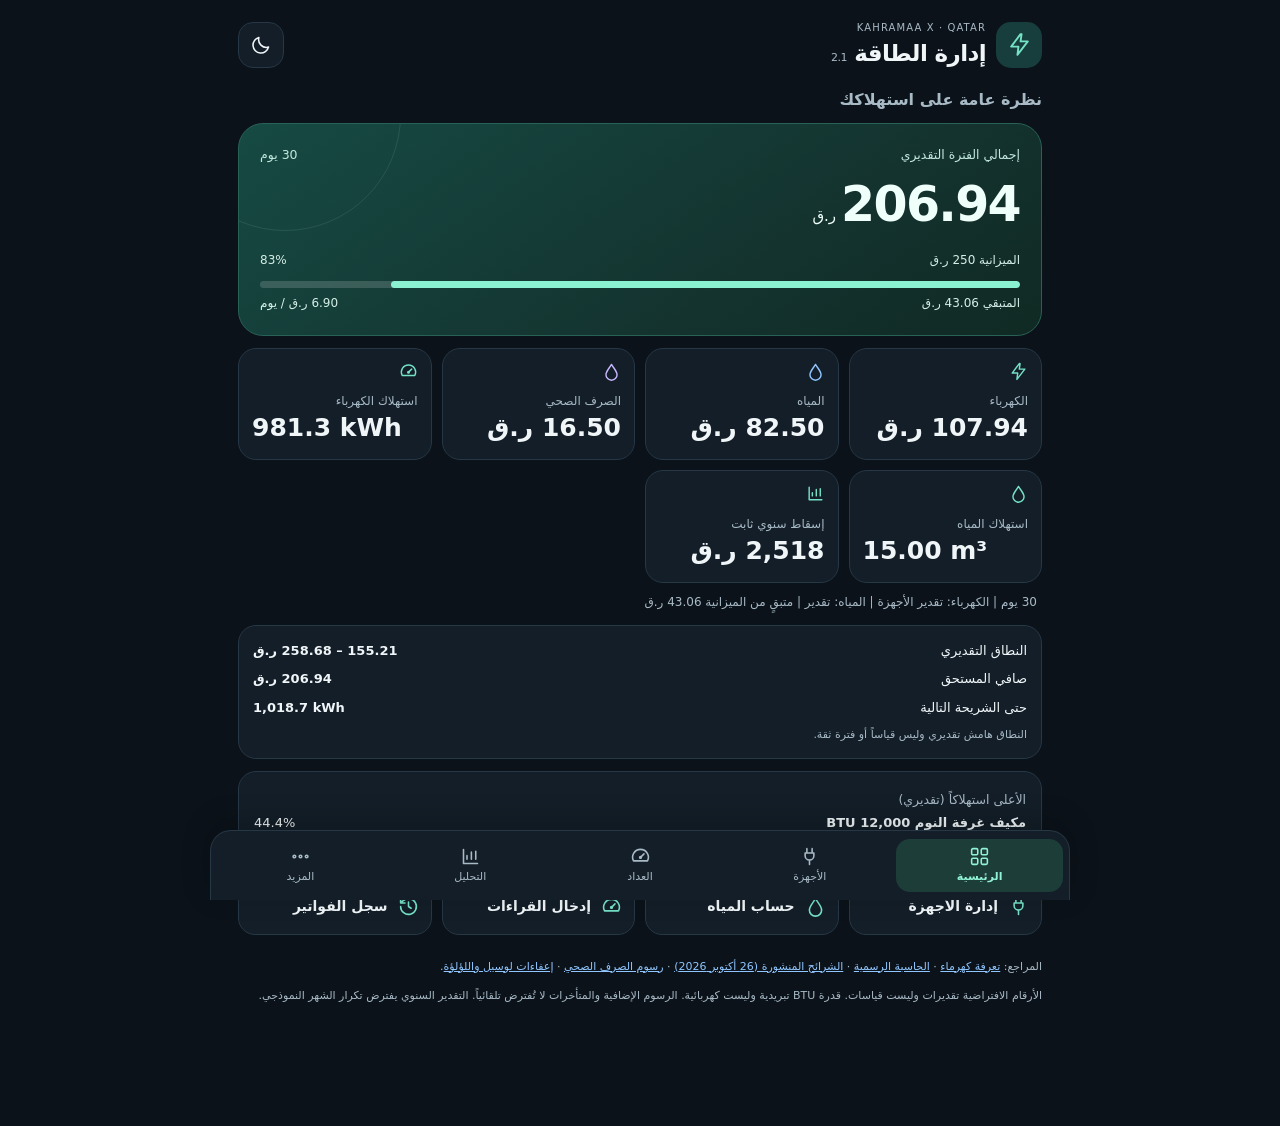
==== commit 418bf0e1: "Kahramaa X v2.1 — refined mobile dashboard, five-tab navigation and collapsible devices" ====
--- a/kahramaa/index.html
+++ b/kahramaa/index.html
@@ -1,10 +1,14 @@
-<!doctype html><html lang="ar" dir="rtl"><head><meta charset="utf-8"><meta name="viewport" content="width=device-width,initial-scale=1"><title>Kahramaa X 2.0 | إدارة الطاقة</title><meta name="theme-color" content="#101720"><link rel="manifest" href="manifest.webmanifest"><style>
+<!doctype html><html lang="ar" dir="rtl"><head><meta charset="utf-8"><meta name="viewport" content="width=device-width,initial-scale=1,viewport-fit=cover"><title>Kahramaa X 2.1 | إدارة الطاقة</title><meta name="theme-color" content="#101720"><link rel="manifest" href="manifest.webmanifest"><style>
 :root{color-scheme:dark;--bg:#101720;--panel:#19232e;--border:#344353;--muted:#a8b7c5;--accent:#51d6bb;--blue:#78b6ff}*{box-sizing:border-box}body{margin:0;background:var(--bg);color:#f1f5f9;font:15px/1.6 system-ui,Arial,sans-serif}main{max-width:1120px;margin:auto;padding:20px 14px 50px}h1,h2,h3,p{margin:0 0 10px}h1{font-size:30px;letter-spacing:-1px}h2{font-size:19px}h3{font-size:15px}small,.muted{color:var(--muted)}a{color:var(--blue)}.panel{background:var(--panel);border:1px solid var(--border);border-radius:15px;padding:16px;margin:12px 0}.grid{display:grid;grid-template-columns:repeat(auto-fit,minmax(145px,1fr));gap:10px}.kpis{display:grid;grid-template-columns:repeat(auto-fit,minmax(140px,1fr));gap:10px}.kpi{background:#101a24;border-radius:12px;padding:12px}.kpi strong{display:block;font-size:24px;line-height:1.4;color:var(--accent);font-variant-numeric:tabular-nums}.kpi small{display:block}.row{display:flex;gap:8px;flex-wrap:wrap;align-items:center}.row>*{min-width:0}label{display:block;color:var(--muted);font-size:13px}input,select,button{font:inherit;border-radius:8px;border:1px solid var(--border);background:#111a24;color:#f1f5f9;padding:8px;width:100%;min-width:0}input[type=checkbox]{width:auto}input[type=number]{direction:ltr;text-align:right}button{width:auto;cursor:pointer;background:#243444}button.primary{background:var(--accent);color:#082921;font-weight:700;border:0}button.danger{color:#ffaaaa}button:focus-visible,input:focus-visible,select:focus-visible{outline:2px solid var(--accent)}.device{border:1px solid var(--border);border-radius:12px;padding:12px;margin:10px 0;background:#131d27}.device .head{display:flex;align-items:center;gap:8px;justify-content:space-between;margin-bottom:10px}.head .name{flex:1}.result{font-size:14px;color:var(--accent);margin-top:8px}.bar{height:10px;background:#293746;border-radius:8px;overflow:hidden}.bar i{display:block;height:100%;background:var(--accent);border-radius:8px}.barrow{margin:10px 0}.spread{display:flex;justify-content:space-between;gap:8px;align-items:center}details{margin-top:10px}summary{cursor:pointer;color:var(--blue)}table{width:100%;border-collapse:collapse;font-size:13px}td,th{border-bottom:1px solid var(--border);padding:8px;text-align:right}th{color:var(--muted)}.scroll{overflow:auto}.warning{color:#ffca83}.nav{position:sticky;top:0;background:var(--bg);z-index:2;padding:8px 0;display:flex;gap:7px;overflow:auto;white-space:nowrap}.nav a{color:#dbe7ef;text-decoration:none;background:var(--panel);padding:6px 10px;border-radius:8px;font-size:13px}section{scroll-margin-top:60px}.hidden{display:none!important}@media(max-width:480px){.grid{grid-template-columns:repeat(2,minmax(0,1fr))}.panel{padding:12px}.kpis{grid-template-columns:repeat(2,minmax(0,1fr))}.kpi strong{font-size:21px}h1{font-size:26px}}@media print{body{background:white;color:black}.panel,.device,.kpi{background:white;color:black;break-inside:avoid}.nav,button,.actions{display:none}input,select{color:black;background:white}.muted,small,label{color:#444}.kpi strong,.result{color:#005b4d}}
 html{scroll-behavior:smooth}main{padding-bottom:100px}.nav{top:auto;bottom:0;position:fixed;left:0;right:0;justify-content:center;padding:8px 6px calc(8px + env(safe-area-inset-bottom));box-shadow:0 -4px 20px #0005;z-index:10}.nav a.active{background:var(--accent);color:#082921;font-weight:700}.nav a{flex:0 0 auto}.panel[hidden],.device[hidden],label[hidden]{display:none!important}.hero{background:linear-gradient(135deg,#183a3b,#19232e)}.device .grid{margin-top:8px}.device .head{flex-wrap:wrap}.device .head .name{min-width:130px}.pill{display:inline-block;padding:3px 8px;border-radius:20px;background:#253845;color:var(--accent);font-size:12px}.metric{font-size:20px;color:var(--accent)}.advancedOff .advanced{display:none}.history-item{padding:10px 0;border-bottom:1px solid var(--border)}.miniChart{display:flex;gap:5px;align-items:end;height:110px;direction:ltr}.miniChart div{flex:1;min-width:0;text-align:center;font-size:10px}.miniChart i{display:block;background:var(--accent);border-radius:4px 4px 0 0;min-height:2px}.note{border-right:3px solid var(--accent);padding:8px;margin:10px 0;background:#101a24}.themeLight{color-scheme:light;--bg:#edf3f6;--panel:#fff;--border:#cbd7dd;--muted:#435768;--accent:#087969;--blue:#145ca2;color:#12232e}.themeLight .device,.themeLight .kpi,.themeLight input,.themeLight select,.themeLight button,.themeLight .note{background:#f0f5f7;color:#12232e}.themeLight .nav a{color:#12232e}.themeLight .hero{background:#e2f1ef}.themeLight .pill{background:#dcece8}.themeLight .nav a.active{color:white}.themeLight button.primary{color:white;background:#087969}@media(max-width:480px){.nav{justify-content:flex-start}.nav a{font-size:12px;padding:8px}.device .head button{padding:5px 8px}.panel{border-radius:12px}}@media print{.panel[hidden]{display:block}.nav{display:none}}
-</style></head><body><main><header><small>QATAR · ENERGY & WATER · 2026</small><h1>كهرماء X <span class="pill">2.0</span></h1><p class="muted">حاسبة منزلية وتجارية تفاعلية • الكهرباء والمياه والتوفير • دون اتصال بالإنترنت</p></header><nav class="nav"><a href="#overview">الملخص</a><a href="#devices">الأجهزة</a><a href="#water">المياه</a><a href="#meter">العداد</a><a href="#analysis">التحليل</a><a href="#history">السجل</a><a href="#tools">أدوات</a><a href="#settings">الإعدادات</a></nav>
-<section id="overview" class="panel hero"><h2>فاتورتك التقديرية</h2><div class="kpis" id="kpis"></div><p id="status" class="muted" style="margin-top:10px"></p><div id="smartOverview"></div></section>
+
+/* 2.1 — mobile-first design system */
+:root{--bg:#0b1219;--panel:#131e28;--border:#263746;--muted:#a8bac6;--accent:#75e2c6;--blue:#90c6ff;--input:#0e1821;--soft:#192b36;--text:#f0f6f8;--shadow:0 12px 32px #0002}
+html{scroll-behavior:auto}body{font-family:system-ui,-apple-system,"Segoe UI",Tahoma,Arial,sans-serif;font-size:15px;line-height:1.65;color:var(--text);background:var(--bg);margin:0;min-width:0}main{width:min(100%,860px);padding:calc(14px + env(safe-area-inset-top)) max(16px,env(safe-area-inset-right)) calc(110px + env(safe-area-inset-bottom)) max(16px,env(safe-area-inset-left));margin:auto}h1,h2,h3{line-height:1.45}h1{font-size:23px;letter-spacing:-.6px;margin:0}h2{font-size:22px;margin-bottom:12px}h3{font-size:16px;margin-bottom:8px}p{overflow-wrap:anywhere}small,.muted{color:var(--muted)}.app-header{display:flex;align-items:center;justify-content:space-between;gap:12px;padding:6px 0 12px}.brand{display:flex;align-items:center;gap:10px;min-width:0}.brandmark{background:#173e3c;color:#75e2c6;width:46px;height:46px;display:grid;place-items:center;border-radius:15px;flex-shrink:0}.brandmark svg{width:25px;height:25px}.brand small{display:block;font-size:10px;letter-spacing:1.1px;direction:ltr;text-align:right}.version{font-size:11px;color:var(--muted);font-weight:500}.iconButton{width:46px;height:46px;display:grid;place-items:center;padding:0;border-radius:15px;background:var(--panel);color:var(--text)}.iconButton svg{width:21px;height:21px}.panel{background:var(--panel);border:1px solid var(--border);border-radius:23px;padding:18px;margin:12px 0;box-shadow:var(--shadow);min-width:0}.hero{background:transparent;border:0;box-shadow:none;padding:0;margin:6px 0}.hero h2{font-size:16px;color:var(--muted);margin:4px 0 12px}.billHero{background:linear-gradient(145deg,#164a43,#14332f 65%,#102923);color:#effffa;border:1px solid #286257;border-radius:25px;padding:21px;position:relative;overflow:hidden}.billHero:after{content:"";position:absolute;border:1px solid #b5ffe51a;border-radius:50%;width:230px;height:230px;top:-125px;left:-70px;pointer-events:none}.billHero small{color:#c2e8de}.billHero .bigAmount{font-size:clamp(32px,9vw,49px);font-weight:760;letter-spacing:-1.7px;line-height:1.25;direction:ltr;unicode-bidi:isolate;display:inline-block}.currency{font-size:15px;font-weight:500;margin-inline-start:5px}.budgetTrack{height:7px;background:#ffffff29;border-radius:10px;overflow:hidden;margin:10px 0 6px}.budgetTrack i{height:100%;display:block;background:#8af1d1;border-radius:10px}.budgetTrack.over i{background:#ffbd84}.budgetLine{display:flex;justify-content:space-between;gap:8px;font-size:12px;flex-wrap:wrap;color:#d5efe8}.kpis{grid-template-columns:repeat(2,minmax(0,1fr));gap:10px;margin-top:12px}.kpi{background:var(--panel);border:1px solid var(--border);border-radius:18px;padding:13px;min-width:0}.kpi strong{font-size:clamp(18px,5.2vw,25px);font-weight:700;color:var(--text);line-height:1.45;overflow-wrap:anywhere;unicode-bidi:plaintext}.kpi small{font-size:12px;line-height:1.4}.kpi svg{width:19px;height:19px;margin-bottom:5px;color:var(--accent)}.kpi:nth-child(2) svg{color:var(--blue)}.kpi:nth-child(3) svg{color:#c6b8fa}.quickGrid{display:grid;grid-template-columns:repeat(2,minmax(0,1fr));gap:10px;margin:14px 0}.quickGrid button,.moreGrid button{display:flex;align-items:center;gap:10px;text-align:right;background:var(--panel);color:var(--text);padding:12px;border-radius:17px;width:100%;min-height:56px;font-size:14px}.quickGrid svg,.moreGrid svg{width:21px;height:21px;color:var(--accent);flex:none}.quickGrid button span,.moreGrid button span{min-width:0}.moreGrid{display:grid;grid-template-columns:1fr;gap:10px}.moreGrid button{min-height:66px;justify-content:flex-start}.moreGrid small{display:block;font-size:12px}.moreGrid button>svg:last-child{margin-inline-start:auto;color:var(--muted);transform:rotate(180deg)}.overviewMeta{background:var(--panel);border:1px solid var(--border);padding:14px;border-radius:18px;margin-top:12px}.overviewMeta .spread{font-size:13px;align-items:baseline}.overviewMeta strong{color:var(--text);font-weight:650;unicode-bidi:plaintext}.overviewMeta small{display:block;margin-top:8px;font-size:11px}.overviewMeta .spread+.spread{margin-top:7px}#status{font-size:12px;padding:0 5px}.topDevice{margin-top:12px;padding:15px;border:1px solid var(--border);border-radius:18px;background:var(--panel)}.topDevice .spread{font-size:13px}.topDevice .bar{margin-top:8px}.nav{display:grid;grid-template-columns:repeat(5,minmax(0,1fr));gap:3px;max-width:860px;margin:auto;overflow:visible;background:var(--panel);border:1px solid var(--border);border-bottom:0;border-radius:21px 21px 0 0;padding:8px 6px calc(8px + env(safe-area-inset-bottom));box-shadow:0 -8px 30px #0003;white-space:normal;align-items:stretch}.nav a{display:flex;min-width:0;min-height:53px;flex-direction:column;align-items:center;justify-content:center;gap:3px;padding:5px 2px;border-radius:14px;background:transparent;color:var(--muted);font-size:11px;line-height:1.3;text-align:center}.nav a svg{width:21px;height:21px}.nav a.active{background:#1d3d38;color:#91f2d6;font-weight:700}.grid{grid-template-columns:repeat(2,minmax(0,1fr));gap:12px 10px}.grid>*{min-width:0}label{font-size:12px;font-weight:550;line-height:1.5;overflow-wrap:anywhere}input,select,textarea,button{font:inherit;font-size:16px;min-height:46px;max-width:100%;border-radius:12px;border:1px solid var(--border);background:var(--input);color:var(--text);padding:10px 11px}input,select,textarea{margin-top:5px;width:100%}textarea{resize:vertical;min-height:110px}input[type=checkbox]{width:23px;height:23px;min-height:23px;accent-color:var(--accent);margin:5px;vertical-align:middle}label:has(>input[type=checkbox]){display:flex;align-items:center;gap:8px;min-height:46px;justify-content:space-between;background:var(--input);padding:8px;border:1px solid var(--border);border-radius:12px}button{width:auto;cursor:pointer;font-size:14px;font-weight:600;background:var(--soft);touch-action:manipulation}button.primary{background:var(--accent);color:#082d25}button.danger{color:#ffb5b5}button:active,.nav a:active{transform:scale(.98)}.row{gap:8px}.row.actions{align-items:stretch}.row.actions>select,.row.actions>input{flex:1 1 100%!important;margin:0;min-width:0!important}.row.actions>button{flex:1 1 auto}.device{padding:0;border-radius:18px;background:var(--input);overflow:hidden;margin:10px 0}.deviceSummary{display:flex;align-items:center;gap:9px;padding:11px;min-height:70px}.deviceToggle{display:flex;align-items:center;gap:10px;flex:1;min-width:0;text-align:right;border:0;background:transparent;padding:0;min-height:46px;color:var(--text)}.deviceGlyph{display:grid;place-items:center;width:42px;height:42px;border-radius:13px;background:var(--soft);color:var(--accent);font-size:21px;flex:none}.deviceTitle{flex:1;min-width:0;overflow-wrap:anywhere}.deviceTitle strong{font-size:14px;display:block;line-height:1.45}.deviceTitle small{font-size:11px;display:block;color:var(--muted);line-height:1.5}.deviceChevron{font-size:19px;color:var(--muted);transition:transform .15s;flex:none}.device.expanded .deviceChevron{transform:rotate(-90deg)}.deviceSwitch{display:flex!important;align-items:center;justify-content:center;background:transparent!important;border:0!important;padding:0!important;min-height:44px!important;flex:none}.deviceSwitch input{appearance:none;width:42px;height:25px;border-radius:30px;background:#52606a;padding:0;margin:0;border:0;position:relative;cursor:pointer}.deviceSwitch input:before{content:"";position:absolute;top:3px;left:3px;background:white;width:19px;height:19px;border-radius:50%;transition:transform .15s}.deviceSwitch input:checked{background:#198972}.deviceSwitch input:checked:before{transform:translateX(17px)}.deviceBody{border-top:1px solid var(--border);padding:12px}.deviceBody[hidden]{display:none!important}.device .head{margin:0 0 8px;gap:8px}.device .head .name{min-width:0;flex:1 1 100%}.device .head button{flex:1;padding:10px}.device .result{margin-top:10px;line-height:1.7;font-size:12px;background:var(--soft);padding:9px;border-radius:10px}.note,.result{background:var(--input);border-radius:12px;padding:12px;font-size:13px;overflow-wrap:anywhere}.bar{height:7px;background:var(--soft)}.bar i{background:var(--accent)}.barrow .spread{flex-wrap:wrap;gap:3px}.barrow .spread small{white-space:normal;unicode-bidi:plaintext}.spread>*{min-width:0;overflow-wrap:anywhere}.scroll{max-width:100%;overflow-x:auto;overscroll-behavior-inline:contain}th,td{font-size:12px;padding:9px 7px}details{border:1px solid var(--border);border-radius:13px;padding:11px;margin:13px 0}summary{min-height:36px;line-height:2;cursor:pointer;color:var(--blue);font-weight:600}.history-item button{font-size:12px}.miniChart{gap:3px}.toolsGroup{margin:12px 0;border:1px solid var(--border);border-radius:16px;padding:13px}.toolsGroup summary{color:var(--text)}footer{font-size:11px;margin-top:22px;line-height:1.8}footer a{overflow-wrap:anywhere}.themeLight{--bg:#f2f6f5;--panel:#fff;--border:#dce6e4;--muted:#536965;--accent:#087c65;--blue:#21659d;--input:#f4f8f7;--soft:#e8f1ef;--text:#142d2a;--shadow:0 9px 24px #1b473b08;color:var(--text)}.themeLight .hero{background:transparent}.themeLight .nav a{color:var(--muted)}.themeLight .nav a.active{background:#dcefe8;color:#086750}.themeLight .device,.themeLight .kpi,.themeLight input,.themeLight select,.themeLight button,.themeLight .note{background:var(--input);color:var(--text)}.themeLight .kpi,.themeLight .quickGrid button,.themeLight .moreGrid button{background:var(--panel)}.themeLight .deviceSwitch input{background:#8a9a98}.themeLight .deviceSwitch input:checked{background:#198972}.themeLight .deviceToggle{background:transparent}.themeLight button.primary{color:white;background:#087969}.themeLight .danger{color:#a52b38}.themeLight .billHero{background:linear-gradient(145deg,#126f5c,#0b4a3d);color:white}.themeLight .billHero small{color:#d6f5ed}.themeLight .kpi svg{color:#087969}.themeLight .kpi:nth-child(2) svg{color:#21659d}.themeLight .kpi:nth-child(3) svg{color:#7354a7}.themeLight .brandmark{background:#d8eee8;color:#087969}@media(min-width:650px){main{padding-inline:28px}.kpis{grid-template-columns:repeat(4,minmax(0,1fr))}.quickGrid{grid-template-columns:repeat(4,minmax(0,1fr))}.moreGrid{grid-template-columns:repeat(2,minmax(0,1fr))}.grid{grid-template-columns:repeat(3,minmax(0,1fr))}.row.actions>select,.row.actions>input{flex:2 1 190px!important}.row.actions>button{flex:0 1 auto}.panel{padding:23px}.hero{padding:0}}@media(max-width:350px){main{padding-inline:10px}.panel{padding:12px}.hero{padding:0}.grid{grid-template-columns:1fr}.nav a{font-size:10px}.kpi{padding:10px}.billHero{padding:16px}.deviceSummary{gap:6px;padding:8px}.deviceGlyph{width:35px;height:35px}.quickGrid button{font-size:12px}}@media(prefers-reduced-motion:reduce){*{transition:none!important;scroll-behavior:auto!important}}@media print{main{width:100%;padding:0}.nav,.app-header,.quickGrid,#more,.iconButton,.deviceSwitch,.deviceToggle .deviceChevron{display:none!important}.panel[hidden]:not(#more),.deviceBody[hidden]{display:block!important}.device[hidden]{display:block!important}.panel,.billHero,.kpi,.overviewMeta,.topDevice{background:white!important;color:black!important;box-shadow:none;border:1px solid #aaa}.billHero small,.budgetLine,.kpi strong,.overviewMeta strong{color:black!important}}
+</style></head><body><main><header class="app-header"><div class="brand"><div class="brandmark"><svg viewBox="0 0 24 24" fill="none" stroke="currentColor" stroke-width="1.8" stroke-linecap="round" stroke-linejoin="round" aria-hidden="true"><path d="m13 2-9 12h7l-1 8 10-13h-7l1-7Z"/></svg></div><div><small>KAHRAMAA X · QATAR</small><h1>إدارة الطاقة <span class="version">2.1</span></h1></div></div><button class="iconButton" id="themeToggle" aria-label="تبديل المظهر"><svg viewBox="0 0 24 24" fill="none" stroke="currentColor" stroke-width="1.8" stroke-linecap="round" stroke-linejoin="round" aria-hidden="true"><path d="M20 15A9 9 0 0 1 9 4a9 9 0 1 0 11 11Z"/></svg></button></header><nav class="nav" aria-label="التنقل الرئيسي"><a href="#overview" aria-label="الرئيسية"><svg viewBox="0 0 24 24" fill="none" stroke="currentColor" stroke-width="1.8" stroke-linecap="round" stroke-linejoin="round" aria-hidden="true"><rect x="3" y="3" width="7" height="7" rx="1.5"/><rect x="14" y="3" width="7" height="7" rx="1.5"/><rect x="3" y="14" width="7" height="7" rx="1.5"/><rect x="14" y="14" width="7" height="7" rx="1.5"/></svg><span>الرئيسية</span></a><a href="#devices" aria-label="الأجهزة"><svg viewBox="0 0 24 24" fill="none" stroke="currentColor" stroke-width="1.8" stroke-linecap="round" stroke-linejoin="round" aria-hidden="true"><path d="M9 3v5m6-5v5M7 8h10v3a5 5 0 0 1-5 5v5m-5-13v3a5 5 0 0 0 5 5"/></svg><span>الأجهزة</span></a><a href="#meter" aria-label="العداد"><svg viewBox="0 0 24 24" fill="none" stroke="currentColor" stroke-width="1.8" stroke-linecap="round" stroke-linejoin="round" aria-hidden="true"><path d="M4 17a9 9 0 1 1 16 0H4Z M12 13l4-4"/><circle cx="12" cy="13" r="1"/></svg><span>العداد</span></a><a href="#analysis" aria-label="التحليل"><svg viewBox="0 0 24 24" fill="none" stroke="currentColor" stroke-width="1.8" stroke-linecap="round" stroke-linejoin="round" aria-hidden="true"><path d="M4 20V4m0 16h16M8 15v-4m5 4V7m5 8v-9"/></svg><span>التحليل</span></a><a href="#more" aria-label="المزيد"><svg viewBox="0 0 24 24" fill="none" stroke="currentColor" stroke-width="1.8" stroke-linecap="round" stroke-linejoin="round" aria-hidden="true"><circle cx="5" cy="12" r="1.5"/><circle cx="12" cy="12" r="1.5"/><circle cx="19" cy="12" r="1.5"/></svg><span>المزيد</span></a></nav>
+<section id="overview" class="panel hero"><h2>نظرة عامة على استهلاكك</h2><div id="billHero"></div><div class="kpis" id="kpis"></div><p id="status" class="muted" style="margin-top:10px"></p><div id="smartOverview"></div><div id="topDevice"></div><div class="quickGrid"><button data-tab="devices"><svg viewBox="0 0 24 24" fill="none" stroke="currentColor" stroke-width="1.8" stroke-linecap="round" stroke-linejoin="round" aria-hidden="true"><path d="M9 3v5m6-5v5M7 8h10v3a5 5 0 0 1-5 5v5m-5-13v3a5 5 0 0 0 5 5"/></svg><span>إدارة الأجهزة</span></button><button data-tab="water"><svg viewBox="0 0 24 24" fill="none" stroke="currentColor" stroke-width="1.8" stroke-linecap="round" stroke-linejoin="round" aria-hidden="true"><path d="M12 3C9 8 5 12 5 16a7 7 0 0 0 14 0c0-4-4-8-7-13Z"/></svg><span>حساب المياه</span></button><button data-tab="meter"><svg viewBox="0 0 24 24" fill="none" stroke="currentColor" stroke-width="1.8" stroke-linecap="round" stroke-linejoin="round" aria-hidden="true"><path d="M4 17a9 9 0 1 1 16 0H4Z M12 13l4-4"/><circle cx="12" cy="13" r="1"/></svg><span>إدخال القراءات</span></button><button data-tab="history"><svg viewBox="0 0 24 24" fill="none" stroke="currentColor" stroke-width="1.8" stroke-linecap="round" stroke-linejoin="round" aria-hidden="true"><path d="M3 12a9 9 0 1 0 3-6.7L3 8m0-5v5h5m4-1v5l3 2"/></svg><span>سجل الفواتير</span></button></div></section><section id="more" class="panel" hidden><h2>المزيد</h2><p class="muted">جميع أدواتك وإعداداتك في مكان واحد.</p><div class="moreGrid"><button data-tab="water"><svg viewBox="0 0 24 24" fill="none" stroke="currentColor" stroke-width="1.8" stroke-linecap="round" stroke-linejoin="round" aria-hidden="true"><path d="M12 3C9 8 5 12 5 16a7 7 0 0 0 14 0c0-4-4-8-7-13Z"/></svg><span>المياه<small>حساب الاستخدام والتكلفة</small></span><svg viewBox="0 0 24 24" fill="none" stroke="currentColor" stroke-width="1.8" stroke-linecap="round" stroke-linejoin="round" aria-hidden="true"><path d="m9 5 7 7-7 7"/></svg></button><button data-tab="history"><svg viewBox="0 0 24 24" fill="none" stroke="currentColor" stroke-width="1.8" stroke-linecap="round" stroke-linejoin="round" aria-hidden="true"><path d="M3 12a9 9 0 1 0 3-6.7L3 8m0-5v5h5m4-1v5l3 2"/></svg><span>سجل الفواتير<small>متابعة الاستهلاك عبر الوقت</small></span><svg viewBox="0 0 24 24" fill="none" stroke="currentColor" stroke-width="1.8" stroke-linecap="round" stroke-linejoin="round" aria-hidden="true"><path d="m9 5 7 7-7 7"/></svg></button><button data-tab="tools"><svg viewBox="0 0 24 24" fill="none" stroke="currentColor" stroke-width="1.8" stroke-linecap="round" stroke-linejoin="round" aria-hidden="true"><path d="m14 6 4-3 3 3-3 4-4 1-8 10-3-3 9-9 2-3Z"/></svg><span>مختبر الطاقة<small>الطقس والبطاريات والاستبدال</small></span><svg viewBox="0 0 24 24" fill="none" stroke="currentColor" stroke-width="1.8" stroke-linecap="round" stroke-linejoin="round" aria-hidden="true"><path d="m9 5 7 7-7 7"/></svg></button><button data-tab="settings"><svg viewBox="0 0 24 24" fill="none" stroke="currentColor" stroke-width="1.8" stroke-linecap="round" stroke-linejoin="round" aria-hidden="true"><circle cx="12" cy="12" r="3"/><path d="m12 2 2 3 3 1 4 1-1 4 1 4-4 1-3 1-2 5-2-5-3-1-4-1 1-4-1-4 4-1 3-1 2-3Z"/></svg><span>الإعدادات والبيانات<small>التعرفة والميزانية والنسخ الاحتياطية</small></span><svg viewBox="0 0 24 24" fill="none" stroke="currentColor" stroke-width="1.8" stroke-linecap="round" stroke-linejoin="round" aria-hidden="true"><path d="m9 5 7 7-7 7"/></svg></button></div></section>
 <section id="settings" class="panel"><h2>إعدادات الفاتورة</h2><div class="grid" id="settingsFields"></div><details><summary>عرض شرائح التعرفة وتعديلها</summary><p class="muted">الحدود شهرية تراكمية. آخر شريحة بلا حد. غيّر الأسعار عند تغير التعرفة الرسمية. يمكن تقدير تعديل حدود الشرائح وفق نسبة أيام الفترة إلى 30 يوماً؛ اختر الحدود الثابتة للمقارنة مع فاتورة فعلية. لا نعرف قاعدة التقريب الرسمية الدقيقة.</p><div id="rates"></div></details></section>
-<section id="devices" class="panel"><h2>الأجهزة الكهربائية</h2><p class="muted">كل جهاز قابل للتعديل. اختر طريقة الحساب المناسبة: الواط والساعات، الطاقة لكل دورة، أو الاستهلاك اليومي/الشهري/السنوي المكتوب على الملصق.</p><div class="row actions"><select id="catalog" style="flex:1;min-width:150px"></select><button class="primary" id="add">+ إضافة جهاز</button><button id="custom">+ جهاز مخصص</button></div><div class="row actions" style="margin-top:10px"><input id="deviceSearch" placeholder="بحث عن جهاز مضاف..." style="flex:1"><button id="simpleMode">الوضع البسيط</button></div><div id="deviceList"></div></section>
+<section id="devices" class="panel"><h2>الأجهزة الكهربائية</h2><p class="muted">اضغط على أي جهاز لتعديل تفاصيله، أو استخدم المفتاح لإيقاف احتساب استهلاكه.</p><div id="deviceTotals" class="overviewMeta" style="margin:0 0 14px"></div><div class="row actions"><select id="catalog" style="flex:1;min-width:150px"></select><button class="primary" id="add">+ إضافة جهاز</button><button id="custom">+ جهاز مخصص</button></div><div class="row actions" style="margin-top:10px"><input id="deviceSearch" placeholder="بحث عن جهاز مضاف..." style="flex:1"><button id="simpleMode">الوضع البسيط</button></div><div id="deviceList"></div></section>
 <section id="water" class="panel"><h2>استهلاك المياه</h2><div class="grid" id="waterFields"></div><div id="waterDetail"></div><p class="muted" id="waterResult"></p></section>
 <section id="meter" class="panel"><h2>قراءات العداد والفاتورة الحقيقية</h2><p class="muted">اختياري: أدخل قراءتين أو الاستهلاك المكتوب في الفاتورة. يمكن استخدام القياس الحقيقي بدلاً من تقديرات الأجهزة والمياه، ومقارنة الفرق.</p><div class="grid"><label>تاريخ قراءة البداية<input id="periodStart" type="date"></label><label>تاريخ قراءة النهاية<input id="periodEnd" type="date"></label></div><button id="applyDates">احتساب مدة الفوترة من التاريخين</button><div class="grid" id="meterFields"></div><div id="meterResult" class="result"></div></section>
 <section id="analysis" class="panel"><h2>التحليل الذكي والتوفير</h2><div id="chart"></div><h3 style="margin-top:18px">تفاصيل الشرائح</h3><div class="scroll" id="breakdown"></div><h3 style="margin-top:18px">محاكاة التوفير</h3><div class="grid" id="savingFields"></div><div id="savingResult" class="result"></div><p class="muted">تطبق نسب التخفيض على الاستهلاك المحدد، وليست توقعاً مضموناً لكفاءة أي إجراء.</p><div id="tips" style="margin-top:12px"></div></section>
@@ -24,7 +28,7 @@
 function field(label,key,val,opts={}){let att=`data-key="${esc(key)}"`;let el=opts.options?`<select ${att}>${opts.options.map(([v,t])=>`<option value="${esc(v)}" ${String(v)===String(val)?'selected':''}>${esc(t)}</option>`).join('')}</select>`:opts.check?`<input type="checkbox" ${att} ${val?'checked':''}>`:`<input type="${opts.text?'text':'number'}" ${att} value="${esc(val)}" ${opts.text?'':`min="${opts.min??0}" max="${opts.max??100000000}" step="${opts.step??'any'}" inputmode="decimal"`}>`;return `<label>${esc(label)}${el}</label>`;}
 function sf(label,k,o){return field(label,k,s[k],o)}function renderSettings(){ $('settingsFields').innerHTML=sf('أيام الفترة (شهر نموذجي)','days',{min:1,max:366})+sf('نوع التعرفة','sector',{options:[['home','سكني: شقة / فيلا'],['commercial','تجاري']]})+sf('الصرف الصحي (%) — 0 إذا معفى','sewer',{max:100})+sf('رسوم / تعديلات أخرى (ر.ق)','extra')+sf('ميزانية الفاتورة (ر.ق)','budget')+sf('تعديل حدود الشرائح حسب الأيام','prorate',{check:true})+sf('متأخرات (ر.ق)','arrears')+sf('رصيد سابق (ر.ق)','credit')+sf('عداد مسبق الدفع','prepaid',{check:true})+sf('إيجار العداد الشهري عند انطباقه','meterRent')+sf('هامش عدم اليقين (%)','uncertainty',{max:90})+sf('المظهر','theme',{options:[['dark','ليلي'],['light','نهاري']]});$('rates').innerHTML=['e','w'].map(k=>`<h3>${k==='e'?'الكهرباء (kWh)':'المياه (m³)'}</h3><div class="grid">${s.rates[k].map(([l,p],i)=>`${l!==null?field('الحد التراكمي',`rate-${k}-${i}-0`,l):'<small>الشريحة الأخيرة: بلا حد</small>'}${field('السعر (ر.ق)',`rate-${k}-${i}-1`,p,{step:.01})}`).join('')}</div>`).join('')+'<button id="restoreRates" style="margin-top:10px">استعادة التعرفة الأصلية</button>';}
 const modes=[['power','واط × ساعات × نسبة حمل'],['ac','مكيف / ضاغط (BTU أو واط)'],['cycle','kWh لكل دورة / استخدام'],['daily','kWh يومياً'],['monthly','kWh شهرياً (30 يوماً)'],['annual','kWh سنوياً (ملصق الطاقة)'],['measured','قياس kWh خلال عدد أيام'],['heat','تسخين المياه (لتر ودرجات)'],['amps','تيار وجهد ومعامل قدرة']];
-function renderDevices(){ $('deviceList').innerHTML=s.devices.map(d=>{const f=(l,k,o)=>field(l,k,d[k],o);return `<article class="device" data-id="${esc(d.id)}"><div class="head"><label class="name">اسم الجهاز<input type="text" data-key="name" value="${esc(d.name)}"></label><label>تشغيل<input type="checkbox" data-key="on" ${d.on?'checked':''}></label><button data-act="copy" title="نسخ الجهاز">نسخ</button><button class="danger" data-act="del" title="حذف">حذف</button></div><div class="grid">${f('طريقة الحساب','mode',{options:modes})}${f('العدد','qty',{min:1,max:10000,step:1})}${f('الغرفة','room',{text:true})}${d.mode==='measured'?f('مدة القياس بالأيام','measureDays',{min:0.01}):d.mode==='heat'?f('لترات ساخنة يومياً','litres')+f('فرق الحرارة °C','deltaT')+f('الكفاءة %','efficiency',{min:1,max:100}):d.mode==='amps'?f('الجهد V','volts')+f('التيار A','amps')+f('معامل القدرة','pf',{min:0,max:1})+f('ساعات يومياً','h',{max:24})+f('أيام أسبوعياً','days',{max:7}):''}${['ac','power'].includes(d.mode)?`${d.mode==='ac'?f('طريقة قدرة المكيف','acBasis',{options:[['rated','الواط من الملصق'],['eer','BTU ÷ EER']]})+(d.acBasis==='eer'?f('قدرة التبريد BTU/h','btus')+f('EER (BTU/Wh)','eer',{min:.1}):''):''}${d.mode!=='ac'||d.acBasis!=='eer'?f('قدرة كهربائية (W)','power'):''}${f('ساعات التشغيل في اليوم','h',{max:24})}${f('متوسط الحمل أثناء التشغيل (%)','duty',{max:100})}${f('أيام التشغيل في الأسبوع','days',{max:7})}${f('واط الاستعداد خارج وقت التشغيل','standby')}`:d.mode==='cycle'?f('الطاقة لكل دورة (kWh)','energy')+f('الدورات أسبوعياً','cycles'):['heat','amps'].includes(d.mode)?'':f('الطاقة لكل جهاز (kWh)','energy')}</div><div class="result" data-result="${esc(d.id)}"></div></article>`}).join('')||'<p class="muted">لا توجد أجهزة. أضف جهازاً من القائمة.</p>';}
+const expandedDevices=new Set();function glyph(d){return d.mode==='ac'?'❄':/ثلاجة|فريزر/.test(d.name)?'▥':/PS5|بلايستيشن/.test(d.name)?'⌘':/تلفاز/.test(d.name)?'▣':/إضاءة/.test(d.name)?'☼':d.mode==='heat'?'♨':'⚡'}function renderDevices(){ $('deviceList').innerHTML=s.devices.map(d=>{const f=(l,k,o)=>field(l,k,d[k],o);return `<article class="device ${expandedDevices.has(d.id)?'expanded':''}" data-id="${esc(d.id)}"><div class="deviceSummary"><button type="button" class="deviceToggle" data-expand="${esc(d.id)}" aria-expanded="${expandedDevices.has(d.id)}"><span class="deviceGlyph" aria-hidden="true">${glyph(d)}</span><span class="deviceTitle"><strong data-device-title>${esc(d.name)}</strong><small data-summary="${esc(d.id)}"></small></span><span class="deviceChevron" aria-hidden="true">‹</span></button><label class="deviceSwitch"><input type="checkbox" data-key="on" aria-label="احتساب ${esc(d.name)}" ${d.on?'checked':''}></label></div><div class="deviceBody" ${expandedDevices.has(d.id)?'':'hidden'}><div class="head"><label class="name">اسم الجهاز<input type="text" data-key="name" value="${esc(d.name)}"></label><button data-act="copy" title="نسخ الجهاز">نسخ</button><button class="danger" data-act="del" title="حذف">حذف</button></div><div class="grid">${f('طريقة الحساب','mode',{options:modes})}${f('العدد','qty',{min:1,max:10000,step:1})}${f('الغرفة','room',{text:true})}${d.mode==='measured'?f('مدة القياس بالأيام','measureDays',{min:0.01}):d.mode==='heat'?f('لترات ساخنة يومياً','litres')+f('فرق الحرارة °C','deltaT')+f('الكفاءة %','efficiency',{min:1,max:100}):d.mode==='amps'?f('الجهد V','volts')+f('التيار A','amps')+f('معامل القدرة','pf',{min:0,max:1})+f('ساعات يومياً','h',{max:24})+f('أيام أسبوعياً','days',{max:7}):''}${['ac','power'].includes(d.mode)?`${d.mode==='ac'?f('طريقة قدرة المكيف','acBasis',{options:[['rated','الواط من الملصق'],['eer','BTU ÷ EER']]})+(d.acBasis==='eer'?f('قدرة التبريد BTU/h','btus')+f('EER (BTU/Wh)','eer',{min:.1}):''):''}${d.mode!=='ac'||d.acBasis!=='eer'?f('قدرة كهربائية (W)','power'):''}${f('ساعات التشغيل في اليوم','h',{max:24})}${f('متوسط الحمل أثناء التشغيل (%)','duty',{max:100})}${f('أيام التشغيل في الأسبوع','days',{max:7})}${f('واط الاستعداد خارج وقت التشغيل','standby')}`:d.mode==='cycle'?f('الطاقة لكل دورة (kWh)','energy')+f('الدورات أسبوعياً','cycles'):['heat','amps'].includes(d.mode)?'':f('الطاقة لكل جهاز (kWh)','energy')}</div><div class="result" data-result="${esc(d.id)}"></div></div></article>`}).join('')||'<p class="muted">لا توجد أجهزة. أضف جهازاً من القائمة.</p>';}
 function renderWater(){ $('waterFields').innerHTML=sf('طريقة حساب المياه','waterMode',{options:[['direct','الاستهلاك بالمتر المكعب'],['detail','حسب الاستخدام المنزلي']]})+(s.waterMode==='direct'?sf('مياه الفترة (m³)','waterM3'):'');$('waterDetail').innerHTML=s.waterMode==='detail'?`<div class="grid" style="margin-top:10px">${[['عدد الأشخاص','people'],['مرات الاستحمام يومياً لكل شخص','showers'],['دقائق الاستحمام','showerMin'],['تدفق الدش لتر/دقيقة','flow'],['مرات السيفون يومياً لكل شخص','flush'],['لتر لكل سيفون','flushL'],['دقائق الصنبور يومياً لكل شخص','tapMin'],['تدفق الصنبور لتر/دقيقة','tapFlow'],['دورات الغسيل أسبوعياً للأسرة','laundry'],['لتر لكل دورة غسيل','laundryL'],['مرات غسل الصحون يومياً للأسرة','dishes'],['لتر لكل مرة','dishL'],['استخدام آخر لتر يومياً للأسرة','otherWater']].map(([l,k])=>sf(l,k)).join('')}</div>`:'';}
 function renderMeter(){ $('meterFields').innerHTML=sf('طريقة إدخال القياس','meterMode',{options:[['reading','قراءة البداية والنهاية'],['direct','استهلاك الفترة مباشرة']]})+(s.meterMode==='reading'?sf('الكهرباء: بداية (kWh)','eStart')+sf('الكهرباء: نهاية (kWh)','eEnd')+sf('المياه: بداية (m³)','wStart')+sf('المياه: نهاية (m³)','wEnd'):sf('استهلاك الكهرباء (kWh)','eDirect')+sf('استهلاك المياه (m³)','wDirect'))+sf('استخدام قياس الكهرباء في الفاتورة','useE',{check:true})+sf('استخدام قياس المياه في الفاتورة','useW',{check:true});}
 function renderSaving(){ $('savingFields').innerHTML=sf('خفض استهلاك المكيفات (%)','saveAc',{max:100})+sf('خفض بقية الكهرباء (%)','saveOther',{max:100})+sf('خفض استهلاك المياه (%)','saveWater',{max:100});}
@@ -40,20 +44,20 @@
 let ac=ds.filter(x=>x.d.mode==='ac').reduce((a,x)=>a+x.k,0),acPart=estimated?ac/estimated:0,ne=e*(1-acPart*clamp(s.saveAc,0,100)/100-(1-acPart)*clamp(s.saveOther,0,100)/100),nw=w*(1-clamp(s.saveWater,0,100)/100),newW=cost(nw,s.rates.w),nt=cost(ne,s.rates.e)+newW*(1+clamp(s.sewer,0,100)/100)+n(s.extra)+(s.prepaid?n(s.meterRent)*days()/30:0);$('savingResult').textContent=`الفاتورة بعد التوفير: ${fmt(nt)} ر.ق | توفير الفترة: ${fmt(total-nt)} ر.ق | إسقاط سنوي للتوفير: ${fmt((total-nt)/days()*365)} ر.ق | خفض ${fmt(e-ne,1)} kWh و ${fmt(w-nw,2)} m³`;
 $('tips').innerHTML=`<p><strong>الأولوية:</strong> ${sorted[0]?.k>0?esc(sorted[0].d.name)+' هو الأعلى استهلاكاً بين الأجهزة المدخلة.':'أضف الأجهزة لتحديد الأعلى استهلاكاً.'} ${estimated?'حصة المكيفات '+fmt(acPart*100,1)+'% من تقدير الأجهزة.':''}</p><p class="muted">لرفع الدقة: استخدم ملصق الطاقة للثلاجة، وقياس kWh الفعلي للمكيف أو الأجهزة إن توفر، وأضف السخان والغسالة وأي جهاز غير مدخل. عند استخدام العداد، يفترض نموذج التوفير أن توزيع الكهرباء الحقيقي مماثل لتوزيع الأجهزة المقدّر.</p>`;save();smartUpdate(a);}
 function render(){renderSettings();renderDevices();renderWater();renderMeter();renderSaving();renderSmartFields();update();}
-$('catalog').innerHTML=cat.map((c,i)=>`<option value="${i}">${esc(c[0])}</option>`).join('');$('add').onclick=()=>{s.devices.push(device(cat[Number($('catalog').value)]));renderDevices();update()};$('custom').onclick=()=>{s.devices.push(device(cat[cat.length-1]));renderDevices();update()};
+$('catalog').innerHTML=cat.map((c,i)=>`<option value="${i}">${esc(c[0])}</option>`).join('');$('add').onclick=()=>{let d=device(cat[Number($('catalog').value)]);s.devices.push(d);expandedDevices.add(d.id);$('deviceSearch').value='';renderDevices();update()};$('custom').onclick=()=>{let d=device(cat[cat.length-1]);s.devices.push(d);expandedDevices.add(d.id);$('deviceSearch').value='';renderDevices();update()};
 function change(e){let el=e.target,k=el.dataset.key;if(!k)return;let card=el.closest('[data-id]'),obj=card?s.devices.find(d=>d.id===card.dataset.id):s;if(!obj)return;let v=el.type==='checkbox'?el.checked:el.type==='number'?(el.value===''?'':Number(el.value)):el.value;if(el.type==='number'&&v!==''){v=clamp(v,Number(el.min||0),Number(el.max||100000000));if(el.step==='1')v=Math.round(v);if(e.type==='change')el.value=v;}if(k.startsWith('season-')){let i=Number(k.split('-')[1]);if(v!==''){s.seasonTemps[i]=clamp(v,0,60);update()}return;}if(k.startsWith('rate-')){let [,t,i,j]=k.split('-');if(v==='')return;let old=s.rates[t][i][j];s.rates[t][i][j]=v;if(!valid(s)){s.rates[t][i][j]=old;if(e.type==='change'){el.value=old;alert('أدخل حدوداً تصاعدية صحيحة.')}return;}update();return;}if(e.type==='input'&&['mode','acBasis','sector','waterMode','meterMode'].includes(k))return;obj[k]=v;if(k==='sector'){s.rates=JSON.parse(JSON.stringify(tariffs[v]||tariffs.home));renderSettings();}else if(k==='mode'||k==='acBasis')renderDevices();else if(k==='waterMode')renderWater();else if(k==='meterMode')renderMeter();update();}
-document.addEventListener('input',change);document.addEventListener('change',change);document.addEventListener('click',e=>{let b=e.target.closest('button');if(!b)return;if(b.id==='restoreRates'){s.rates=JSON.parse(JSON.stringify(tariffs[s.sector]||tariffs.home));renderSettings();update();}let act=b.dataset.act;if(act){let d=s.devices.find(x=>x.id===b.closest('[data-id]').dataset.id);if(act==='del')s.devices=s.devices.filter(x=>x!==d);else s.devices.push({...d,id:uid(),name:d.name+' (نسخة)'});renderDevices();update();}});
+document.addEventListener('input',change);document.addEventListener('change',change);document.addEventListener('click',e=>{let b=e.target.closest('button');if(!b)return;if(b.id==='restoreRates'){s.rates=JSON.parse(JSON.stringify(tariffs[s.sector]||tariffs.home));renderSettings();update();}let act=b.dataset.act;if(act){let d=s.devices.find(x=>x.id===b.closest('[data-id]').dataset.id);if(act==='del'){if(!confirm('حذف هذا الجهاز؟'))return;s.devices=s.devices.filter(x=>x!==d);expandedDevices.delete(d.id)}else {let copy={...d,id:uid(),name:d.name+' (نسخة)'};s.devices.push(copy);expandedDevices.add(copy.id)}renderDevices();update();}});
 function download(name,content,type){let u=URL.createObjectURL(new Blob([content],{type})),a=document.createElement('a');a.href=u;a.download=name;a.click();setTimeout(()=>URL.revokeObjectURL(u),1000)}$('backup').onclick=()=>download('Kahramaa-X-backup.json',JSON.stringify(s,null,2),'application/json');$('import').onclick=()=>$('file').click();$('file').onchange=async()=>{try{let v=JSON.parse(await $('file').files[0].text());if(!valid(v))throw Error();s={...defaults(),...v};s.devices=s.devices.map(d=>({...device(cat[cat.length-1]),...d}));render();}catch(e){alert('ملف غير صالح. اختر نسخة صادرة من الحاسبة.')}finally{$('file').value=''}};$('reset').onclick=()=>{if(confirm('حذف الإعدادات وإعادة الأجهزة الافتراضية؟')){s=defaults();render()}};function quote(v){let t=String(v);if(typeof v==='string'&&/^[=+\-@]/.test(t))t="'"+t;return '"'+t.replace(/"/g,'""')+'"'}$('csv').onclick=()=>{let a=calc(),avg=a.estimated?cost(a.estimated,s.rates.e)/a.estimated:0;let rows=[['الجهاز','kWh تقديري','التكلفة الموزعة ر.ق'],...a.ds.map(({d,k})=>[d.name,k.toFixed(3),(k*avg).toFixed(2)]),[],['الكهرباء المعتمدة',a.e,a.ec],['المياه المعتمدة m3',a.w,a.wc],['الصرف الصحي','',a.sew],['رسوم أخرى','',n(s.extra)],['إيجار العداد','',s.prepaid?n(s.meterRent)*days()/30:0],['الإجمالي','',a.total],['متأخرات','',n(s.arrears)],['رصيد','',n(s.credit)],['صافي المستحق','',a.total+n(s.arrears)-n(s.credit)]];download('Kahramaa-X-report.csv','\uFEFF'+rows.map(r=>r.map(quote).join(',')).join('\r\n'),'text/csv;charset=utf-8')};
 $('periodStart').onchange=()=>{s.periodStart=$('periodStart').value;save()};$('periodEnd').onchange=()=>{s.periodEnd=$('periodEnd').value;save()};$('applyDates').onclick=()=>{let a=Date.parse($('periodStart').value),b=Date.parse($('periodEnd').value),t=(b-a)/86400000;if(!Number.isFinite(t)||t<1||t>366){alert('اختر تاريخين صحيحين بفارق من يوم إلى 366 يوماً.');return}s.days=t;s.periodStart=$('periodStart').value;s.periodEnd=$('periodEnd').value;$('histDate').value=s.periodEnd;renderSettings();update()};
-const v2Sections=['overview','devices','water','meter','analysis','history','tools','settings'];let activeTab='overview';
-function goTab(tab){activeTab=v2Sections.includes(tab)?tab:'overview';v2Sections.forEach(id=>$(id).hidden=id!==activeTab);$('data').hidden=activeTab!=='settings';document.querySelectorAll('.nav a').forEach(a=>a.classList.toggle('active',a.hash==='#'+activeTab));window.scrollTo(0,0)}
+const v2Sections=['overview','devices','water','meter','analysis','history','tools','settings','more'];let activeTab='overview';
+function goTab(tab){activeTab=v2Sections.includes(tab)?tab:'overview';v2Sections.forEach(id=>$(id).hidden=id!==activeTab);$('data').hidden=activeTab!=='settings';document.querySelectorAll('.nav a').forEach(a=>{let selected=a.hash==='#'+activeTab||(a.hash==='#more'&&['water','history','tools','settings'].includes(activeTab));a.classList.toggle('active',selected);if(selected)a.setAttribute('aria-current','page');else a.removeAttribute('aria-current')});window.scrollTo(0,0)}
 document.querySelectorAll('.nav a').forEach(a=>a.addEventListener('click',e=>{e.preventDefault();goTab(a.hash.slice(1))}));
 function periodCost(e,w,t){return cost(e,s.rates.e,t)+cost(w,s.rates.w,t)*(1+clamp(s.sewer,0,100)/100)+n(s.extra)+(s.prepaid?n(s.meterRent)*t/30:0)}
 function loadFactor(temp){let target=Number(s.targetTemp)||24,ref=Number(s.referenceTemp)||32,base=clamp(s.baseLoad,0,100)/100;return Math.max(0,Math.min(3,base+(1-base)*Math.max(0,temp-target)/Math.max(1,ref-target)))}
 function tempEnergy(temp,t,a){let other=0,ac=0;for(const {d,k} of a.ds){if(d.mode==='ac'){const p=d.acBasis==='eer'?n(d.btus)/Math.max(.1,n(d.eer)):n(d.power),active=clamp(d.h,0,24)*clamp(d.days,0,7)/7*t;ac+=n(d.qty)*(p*active*Math.min(1,clamp(d.duty,0,100)/100*loadFactor(temp))+n(d.standby)*(t*24-active))/1000*(d.on?1:0)}else other+=k*t/days()}return ac+other}
 function renderSmartFields(){const fields=(id,items)=>$(id).innerHTML=items.map(([l,k,o])=>sf(l,k,o)).join('');fields('weatherFields',[['حرارة مرجعية °C','referenceTemp',{min:10,max:55}],['حرارة الغرفة المطلوبة °C','targetTemp',{min:16,max:32}],['حمل أساسي نسبي %','baseLoad',{max:100}]]);$('seasonFields').innerHTML=Array.from({length:12},(_,i)=>field('شهر '+(i+1),'season-'+i,s.seasonTemps?.[i]??28,{min:0,max:60})).join('');fields('roiFields',[['استهلاك القديم kWh شهرياً','roiOld'],['استهلاك الجديد kWh شهرياً','roiNew'],['تكلفة الاستبدال ر.ق','roiPrice']]);fields('batteryFields',[['سعة البطارية Wh','batteryWh'],['حمل الأجهزة W','batteryLoad'],['كفاءة العاكس %','batteryEfficiency',{max:100}],['نسبة السعة القابلة للاستخدام %','batteryUsable',{max:100}],['قدرة اللوح W','solarW'],['ساعات شمس مكافئة','sunHours',{max:24}],['كفاءة النظام الشمسي %','solarEfficiency',{max:100}]]);$('periodStart').value=s.periodStart||'';$('periodEnd').value=s.periodEnd||'';if(!$('histDate').value)$('histDate').value=new Date().toLocaleDateString('sv-SE',{timeZone:'Asia/Qatar'})}
 function historyRows(){return (Array.isArray(s.history)?s.history:[]).filter(x=>x&&typeof x.date==='string'&&Number.isFinite(x.e)&&Number.isFinite(x.w)&&Number.isFinite(x.days)&&x.days>0&&Number.isFinite(x.total)).sort((a,b)=>b.date.localeCompare(a.date))}
-function smartUpdate(a){document.body.classList.toggle('themeLight',s.theme==='light');let estimateE=s.useE&&a.me!==null?0:clamp(s.uncertainty,0,90)/100,estimateW=s.useW&&a.mw!==null?0:clamp(s.uncertainty,0,90)/100;let low=periodCost(a.e*(1-estimateE),a.w*(1-estimateW),days()),high=periodCost(a.e*(1+estimateE),a.w*(1+estimateW),days()),due=a.total+n(s.arrears)-n(s.credit);const next=s.rates.e.find(([lim])=>lim!==null&&lim*(s.prorate?days()/30:1)>a.e);$('smartOverview').innerHTML='<div class="note">نطاق تقديري: <strong>'+fmt(low)+' – '+fmt(high)+' ر.ق</strong><br>صافي المستحق بعد الرصيد والمتأخرات: <strong>'+fmt(due)+' ر.ق</strong><br>'+ (next?'متبقي للشريحة التالية: '+fmt(next[0]*(s.prorate?days()/30:1)-a.e,1)+' kWh':'لا توجد شريحة أعلى')+'<br><small>النطاق مبني على هامش افتراضي قابل للتعديل وليس فترة ثقة إحصائية.</small></div>';
+function smartUpdate(a){mobileDashboard(a);document.body.classList.toggle('themeLight',s.theme==='light');let estimateE=s.useE&&a.me!==null?0:clamp(s.uncertainty,0,90)/100,estimateW=s.useW&&a.mw!==null?0:clamp(s.uncertainty,0,90)/100;let low=periodCost(a.e*(1-estimateE),a.w*(1-estimateW),days()),high=periodCost(a.e*(1+estimateE),a.w*(1+estimateW),days()),due=a.total+n(s.arrears)-n(s.credit);const next=s.rates.e.find(([lim])=>lim!==null&&lim*(s.prorate?days()/30:1)>a.e);$('smartOverview').innerHTML='<div class="overviewMeta"><div class="spread"><span>النطاق التقديري</span><strong>'+fmt(low)+' – '+fmt(high)+' ر.ق</strong></div><div class="spread"><span>صافي المستحق</span><strong>'+fmt(due)+' ر.ق</strong></div><div class="spread"><span>حتى الشريحة التالية</span><strong>'+(next?fmt(next[0]*(s.prorate?days()/30:1)-a.e,1)+' kWh':'الشريحة الأخيرة')+'</strong></div><small>النطاق هامش تقديري وليس قياساً أو فترة ثقة.</small></div>';
 const rows=historyRows();let trend='';if(rows.length>=2){let p=rows[1],q=rows[0],diff=(q.e/q.days-p.e/p.days);trend='<p class="note">تغير الكهرباء اليومي مقارنة بالفترة السابقة: '+fmt(diff,2)+' kWh/يوم'+(p.e>0?' ('+fmt(diff/(p.e/p.days)*100,1)+'%)':'')+' | تغير المياه: '+fmt(q.w/q.days-p.w/p.days,3)+' م³/يوم</p>'}
 $('historyList').innerHTML=trend+(rows.length?rows.map(x=>'<div class="history-item"><div class="spread"><strong>'+esc(x.date)+'</strong><button data-remove-history="'+esc(x.id)+'">حذف</button></div><small>'+fmt(x.e,1)+' kWh · '+fmt(x.w,2)+' m³ · '+x.days+' يوم · '+fmt(x.total)+' ر.ق</small><br><small>'+esc(x.kind)+' | '+(x.bill===null?'لا توجد فاتورة مدخلة':'الفاتورة '+fmt(x.bill)+' ر.ق')+'</small></div>').join(''):'<p class="muted">لا توجد فترات محفوظة.</p>');
 let real=rows.filter(x=>x.kind==='قياس كهرباء فعلي'&&x.estimated>0);if(real.length){let ratio=real.reduce((sum,x)=>sum+x.e/x.estimated,0)/real.length;$('historyList').insertAdjacentHTML('beforeend','<div class="note">معامل معايرة إجمالي تقريبي من '+real.length+' فترة: '+fmt(ratio,2)+'×. توقع معاير للفترة الحالية: '+fmt(a.estimated*ratio,1)+' kWh. لا يُطبق تلقائياً ولا يحدد استهلاك جهاز بعينه.</div>')}
@@ -72,5 +76,12 @@
 $('exportHistory').onclick=()=>download('Kahramaa-history.csv','\uFEFF'+[['date','days','kWh','m3','estimated bill','actual bill','source'],...historyRows().map(x=>[x.date,x.days,x.e,x.w,x.total,x.bill??'',x.kind])].map(x=>x.map(quote).join(',')).join('\r\n'),'text/csv;charset=utf-8');
 $('getWeather').onclick=async()=>{let btn=$('getWeather');btn.disabled=true;btn.textContent='جاري جلب الطقس';try{let res=await fetch('https://api.open-meteo.com/v1/forecast?latitude=25.2854&longitude=51.5310&daily=temperature_2m_mean&timezone=Asia%2FQatar&forecast_days=7');if(!res.ok)throw Error('HTTP');let j=await res.json();if(!j.daily?.time?.length||!j.daily.temperature_2m_mean.every(Number.isFinite))throw Error('data');s.weather={...j.daily,fetched:new Date().toLocaleString('ar-QA')};update()}catch(e){$('weatherResult').textContent='تعذر جلب الطقس. يمكنك استخدام النموذج الموسمي دون اتصال.'}finally{btn.disabled=false;btn.textContent='جلب طقس الدوحة لـ 7 أيام'}};
 $('parseLabel').onclick=()=>{let t=$('labelText').value.replace(/[٠-٩]/g,c=>'٠١٢٣٤٥٦٧٨٩'.indexOf(c)).replace(/٫/g,'.').replace(/٬/g,',');let found=[...t.matchAll(/(\d[\d,.]*)\s*(kWh(?:\s*\/\s*(?:year|day|month))?|kW|W|BTU(?:\/h)?|EER|m³|m3|kVA|V|A|واط|كيلوواط|متر مكعب)/gi)];$('labelResult').innerHTML=found.length?'<ul>'+found.map(m=>'<li>'+esc(m[0])+'</li>').join('')+'</ul><small>قد تكون بعض الأرقام قدرة تبريد لا قدرة كهربائية؛ تحقق من السياق.</small>':'<p>لم يتم العثور على رقم مرتبط بوحدة معروفة.</p>'};
+const mobileIcons={"bolt":"<svg viewBox=\"0 0 24 24\" fill=\"none\" stroke=\"currentColor\" stroke-width=\"1.8\" stroke-linecap=\"round\" stroke-linejoin=\"round\" aria-hidden=\"true\"><path d=\"m13 2-9 12h7l-1 8 10-13h-7l1-7Z\"/></svg>","water":"<svg viewBox=\"0 0 24 24\" fill=\"none\" stroke=\"currentColor\" stroke-width=\"1.8\" stroke-linecap=\"round\" stroke-linejoin=\"round\" aria-hidden=\"true\"><path d=\"M12 3C9 8 5 12 5 16a7 7 0 0 0 14 0c0-4-4-8-7-13Z\"/></svg>","meter":"<svg viewBox=\"0 0 24 24\" fill=\"none\" stroke=\"currentColor\" stroke-width=\"1.8\" stroke-linecap=\"round\" stroke-linejoin=\"round\" aria-hidden=\"true\"><path d=\"M4 17a9 9 0 1 1 16 0H4Z M12 13l4-4\"/><circle cx=\"12\" cy=\"13\" r=\"1\"/></svg>","chart":"<svg viewBox=\"0 0 24 24\" fill=\"none\" stroke=\"currentColor\" stroke-width=\"1.8\" stroke-linecap=\"round\" stroke-linejoin=\"round\" aria-hidden=\"true\"><path d=\"M4 20V4m0 16h16M8 15v-4m5 4V7m5 8v-9\"/></svg>"};
+function mobileDashboard(a){let budget=n(s.budget),pct=budget?a.total/budget*100:0;let diff=budget-a.total;$('billHero').innerHTML='<div class="billHero"><div class="spread"><small>إجمالي الفترة التقديري</small><small>'+days()+' يوم</small></div><div style="margin:8px 0 16px"><span class="bigAmount">'+fmt(a.total)+'</span><span class="currency">ر.ق</span></div><div class="budgetLine"><span>الميزانية '+fmt(budget,0)+' ر.ق</span><span>'+(budget?fmt(pct,0)+'%':'غير محددة')+'</span></div><div class="budgetTrack '+(pct>100?'over':'')+'"><i style="width:'+Math.min(100,pct)+'%"></i></div><div class="budgetLine"><span>'+(budget?(diff>=0?'المتبقي ':'تجاوز الميزانية ')+fmt(Math.abs(diff))+' ر.ق':'اضبط الميزانية من الإعدادات')+'</span><span>'+fmt(a.total/days())+' ر.ق / يوم</span></div></div>';
+let metrics=[['الكهرباء',fmt(a.ec)+' ر.ق','bolt'],['المياه',fmt(a.wc)+' ر.ق','water'],['الصرف الصحي',fmt(a.sew)+' ر.ق','water'],['استهلاك الكهرباء',fmt(a.e,1)+' kWh','meter'],['استهلاك المياه',fmt(a.w,2)+' m³','water'],['إسقاط سنوي ثابت',fmt(a.total/days()*365,0)+' ر.ق','chart']];$('kpis').innerHTML=metrics.map(([l,v,k])=>'<div class="kpi">'+mobileIcons[k]+'<small>'+l+'</small><strong>'+v+'</strong></div>').join('');
+let avg=a.estimated?cost(a.estimated,s.rates.e)/a.estimated:0;for(let {d,k} of a.ds){let el=document.querySelector('[data-summary="'+CSS.escape(d.id)+'"]');if(el)el.textContent=fmt(k,1)+' kWh · '+fmt(k*avg)+' ر.ق'+(d.on?'':' · متوقف');let title=document.querySelector('[data-id="'+CSS.escape(d.id)+'"] [data-device-title]');if(title)title.textContent=d.name}
+let top=[...a.ds].sort((x,y)=>y.k-x.k)[0];$('topDevice').innerHTML=top&&top.k>0?'<div class="topDevice"><small>الأعلى استهلاكاً (تقديري)</small><div class="spread"><strong>'+esc(top.d.name)+'</strong><span>'+fmt(top.k/a.estimated*100,1)+'%</span></div><div class="bar"><i style="width:'+top.k/a.estimated*100+'%"></i></div></div>':'';
+$('deviceTotals').innerHTML='<div class="spread"><span>'+s.devices.filter(d=>d.on).length+' أجهزة نشطة / '+s.devices.length+'</span><strong>'+fmt(a.estimated,1)+' kWh</strong></div><div class="spread"><span>تكلفة الكهرباء المقدرة</span><strong>'+fmt(cost(a.estimated,s.rates.e))+' ر.ق</strong></div>'}
+$('themeToggle').onclick=()=>{s.theme=s.theme==='light'?'dark':'light';renderSettings();update()};document.addEventListener('click',e=>{let tab=e.target.closest('[data-tab]');if(tab){goTab(tab.dataset.tab);return}let toggle=e.target.closest('[data-expand]');if(!toggle)return;let id=toggle.dataset.expand,article=toggle.closest('.device'),body=article.querySelector('.deviceBody');if(expandedDevices.has(id))expandedDevices.delete(id);else expandedDevices.add(id);let open=expandedDevices.has(id);article.classList.toggle('expanded',open);toggle.setAttribute('aria-expanded',String(open));body.hidden=!open});
 render();goTab(location.hash.slice(1)||'overview');if('serviceWorker' in navigator&&location.protocol==='https:')navigator.serviceWorker.register('./sw.js').catch(()=>{});
 </script></body></html>
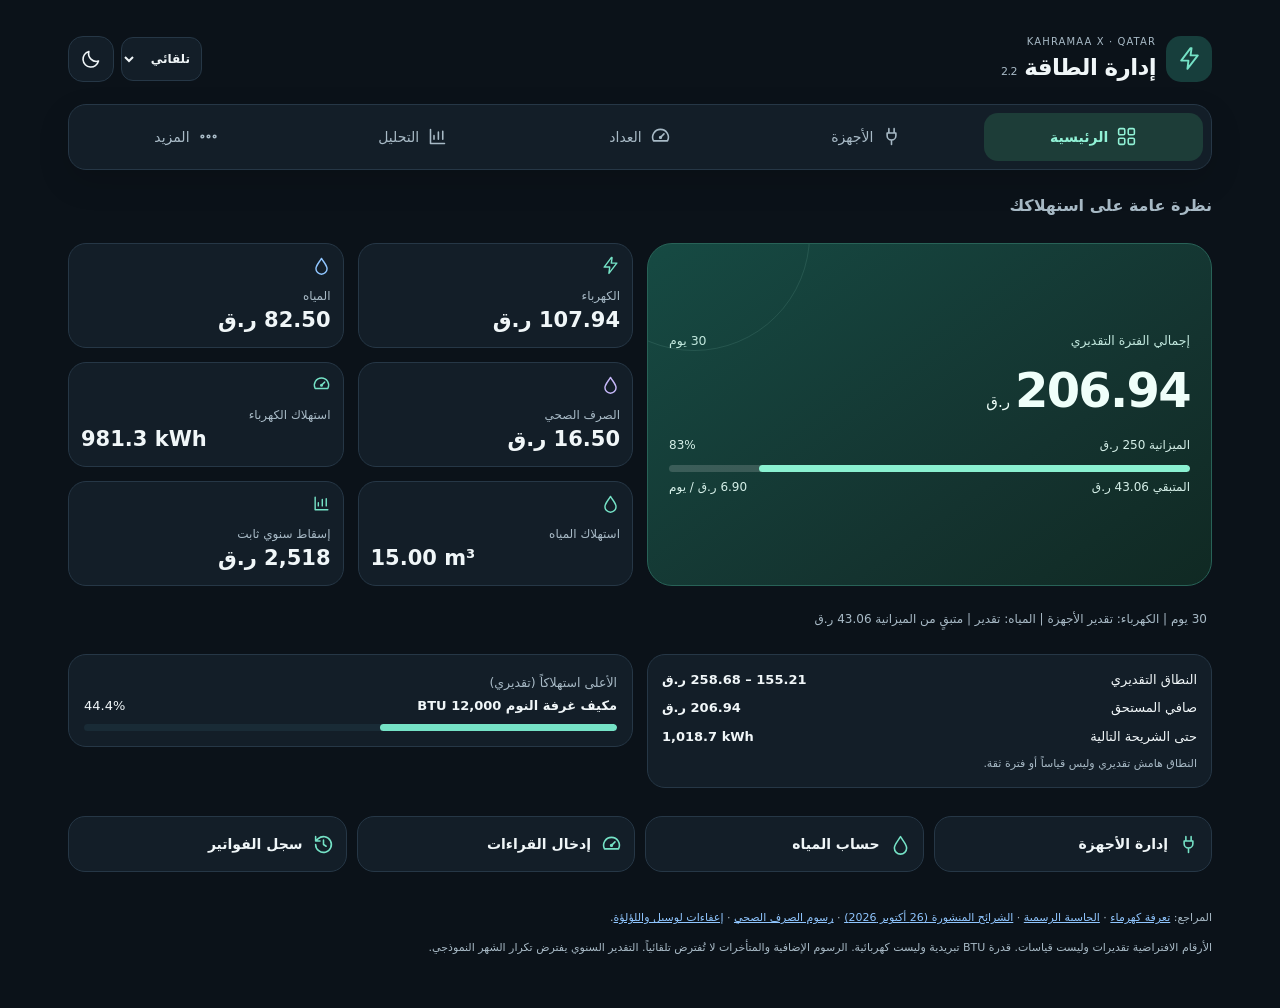
==== commit 82cda1de: "Kahramaa X v2.2 — UA and touch-aware adaptive phone/PC layouts with desktop-site compensation" ====
--- a/kahramaa/index.html
+++ b/kahramaa/index.html
@@ -1,13 +1,26 @@
-<!doctype html><html lang="ar" dir="rtl"><head><meta charset="utf-8"><meta name="viewport" content="width=device-width,initial-scale=1,viewport-fit=cover"><title>Kahramaa X 2.1 | إدارة الطاقة</title><meta name="theme-color" content="#101720"><link rel="manifest" href="manifest.webmanifest"><style>
+<!doctype html><html lang="ar" dir="rtl"><head><meta charset="utf-8"><meta name="viewport" content="width=device-width,initial-scale=1,viewport-fit=cover"><title>Kahramaa X 2.2 | إدارة الطاقة</title><meta name="theme-color" content="#101720"><link rel="manifest" href="manifest.webmanifest"><style>
 :root{color-scheme:dark;--bg:#101720;--panel:#19232e;--border:#344353;--muted:#a8b7c5;--accent:#51d6bb;--blue:#78b6ff}*{box-sizing:border-box}body{margin:0;background:var(--bg);color:#f1f5f9;font:15px/1.6 system-ui,Arial,sans-serif}main{max-width:1120px;margin:auto;padding:20px 14px 50px}h1,h2,h3,p{margin:0 0 10px}h1{font-size:30px;letter-spacing:-1px}h2{font-size:19px}h3{font-size:15px}small,.muted{color:var(--muted)}a{color:var(--blue)}.panel{background:var(--panel);border:1px solid var(--border);border-radius:15px;padding:16px;margin:12px 0}.grid{display:grid;grid-template-columns:repeat(auto-fit,minmax(145px,1fr));gap:10px}.kpis{display:grid;grid-template-columns:repeat(auto-fit,minmax(140px,1fr));gap:10px}.kpi{background:#101a24;border-radius:12px;padding:12px}.kpi strong{display:block;font-size:24px;line-height:1.4;color:var(--accent);font-variant-numeric:tabular-nums}.kpi small{display:block}.row{display:flex;gap:8px;flex-wrap:wrap;align-items:center}.row>*{min-width:0}label{display:block;color:var(--muted);font-size:13px}input,select,button{font:inherit;border-radius:8px;border:1px solid var(--border);background:#111a24;color:#f1f5f9;padding:8px;width:100%;min-width:0}input[type=checkbox]{width:auto}input[type=number]{direction:ltr;text-align:right}button{width:auto;cursor:pointer;background:#243444}button.primary{background:var(--accent);color:#082921;font-weight:700;border:0}button.danger{color:#ffaaaa}button:focus-visible,input:focus-visible,select:focus-visible{outline:2px solid var(--accent)}.device{border:1px solid var(--border);border-radius:12px;padding:12px;margin:10px 0;background:#131d27}.device .head{display:flex;align-items:center;gap:8px;justify-content:space-between;margin-bottom:10px}.head .name{flex:1}.result{font-size:14px;color:var(--accent);margin-top:8px}.bar{height:10px;background:#293746;border-radius:8px;overflow:hidden}.bar i{display:block;height:100%;background:var(--accent);border-radius:8px}.barrow{margin:10px 0}.spread{display:flex;justify-content:space-between;gap:8px;align-items:center}details{margin-top:10px}summary{cursor:pointer;color:var(--blue)}table{width:100%;border-collapse:collapse;font-size:13px}td,th{border-bottom:1px solid var(--border);padding:8px;text-align:right}th{color:var(--muted)}.scroll{overflow:auto}.warning{color:#ffca83}.nav{position:sticky;top:0;background:var(--bg);z-index:2;padding:8px 0;display:flex;gap:7px;overflow:auto;white-space:nowrap}.nav a{color:#dbe7ef;text-decoration:none;background:var(--panel);padding:6px 10px;border-radius:8px;font-size:13px}section{scroll-margin-top:60px}.hidden{display:none!important}@media(max-width:480px){.grid{grid-template-columns:repeat(2,minmax(0,1fr))}.panel{padding:12px}.kpis{grid-template-columns:repeat(2,minmax(0,1fr))}.kpi strong{font-size:21px}h1{font-size:26px}}@media print{body{background:white;color:black}.panel,.device,.kpi{background:white;color:black;break-inside:avoid}.nav,button,.actions{display:none}input,select{color:black;background:white}.muted,small,label{color:#444}.kpi strong,.result{color:#005b4d}}
 html{scroll-behavior:smooth}main{padding-bottom:100px}.nav{top:auto;bottom:0;position:fixed;left:0;right:0;justify-content:center;padding:8px 6px calc(8px + env(safe-area-inset-bottom));box-shadow:0 -4px 20px #0005;z-index:10}.nav a.active{background:var(--accent);color:#082921;font-weight:700}.nav a{flex:0 0 auto}.panel[hidden],.device[hidden],label[hidden]{display:none!important}.hero{background:linear-gradient(135deg,#183a3b,#19232e)}.device .grid{margin-top:8px}.device .head{flex-wrap:wrap}.device .head .name{min-width:130px}.pill{display:inline-block;padding:3px 8px;border-radius:20px;background:#253845;color:var(--accent);font-size:12px}.metric{font-size:20px;color:var(--accent)}.advancedOff .advanced{display:none}.history-item{padding:10px 0;border-bottom:1px solid var(--border)}.miniChart{display:flex;gap:5px;align-items:end;height:110px;direction:ltr}.miniChart div{flex:1;min-width:0;text-align:center;font-size:10px}.miniChart i{display:block;background:var(--accent);border-radius:4px 4px 0 0;min-height:2px}.note{border-right:3px solid var(--accent);padding:8px;margin:10px 0;background:#101a24}.themeLight{color-scheme:light;--bg:#edf3f6;--panel:#fff;--border:#cbd7dd;--muted:#435768;--accent:#087969;--blue:#145ca2;color:#12232e}.themeLight .device,.themeLight .kpi,.themeLight input,.themeLight select,.themeLight button,.themeLight .note{background:#f0f5f7;color:#12232e}.themeLight .nav a{color:#12232e}.themeLight .hero{background:#e2f1ef}.themeLight .pill{background:#dcece8}.themeLight .nav a.active{color:white}.themeLight button.primary{color:white;background:#087969}@media(max-width:480px){.nav{justify-content:flex-start}.nav a{font-size:12px;padding:8px}.device .head button{padding:5px 8px}.panel{border-radius:12px}}@media print{.panel[hidden]{display:block}.nav{display:none}}
 
 /* 2.1 — mobile-first design system */
 :root{--bg:#0b1219;--panel:#131e28;--border:#263746;--muted:#a8bac6;--accent:#75e2c6;--blue:#90c6ff;--input:#0e1821;--soft:#192b36;--text:#f0f6f8;--shadow:0 12px 32px #0002}
 html{scroll-behavior:auto}body{font-family:system-ui,-apple-system,"Segoe UI",Tahoma,Arial,sans-serif;font-size:15px;line-height:1.65;color:var(--text);background:var(--bg);margin:0;min-width:0}main{width:min(100%,860px);padding:calc(14px + env(safe-area-inset-top)) max(16px,env(safe-area-inset-right)) calc(110px + env(safe-area-inset-bottom)) max(16px,env(safe-area-inset-left));margin:auto}h1,h2,h3{line-height:1.45}h1{font-size:23px;letter-spacing:-.6px;margin:0}h2{font-size:22px;margin-bottom:12px}h3{font-size:16px;margin-bottom:8px}p{overflow-wrap:anywhere}small,.muted{color:var(--muted)}.app-header{display:flex;align-items:center;justify-content:space-between;gap:12px;padding:6px 0 12px}.brand{display:flex;align-items:center;gap:10px;min-width:0}.brandmark{background:#173e3c;color:#75e2c6;width:46px;height:46px;display:grid;place-items:center;border-radius:15px;flex-shrink:0}.brandmark svg{width:25px;height:25px}.brand small{display:block;font-size:10px;letter-spacing:1.1px;direction:ltr;text-align:right}.version{font-size:11px;color:var(--muted);font-weight:500}.iconButton{width:46px;height:46px;display:grid;place-items:center;padding:0;border-radius:15px;background:var(--panel);color:var(--text)}.iconButton svg{width:21px;height:21px}.panel{background:var(--panel);border:1px solid var(--border);border-radius:23px;padding:18px;margin:12px 0;box-shadow:var(--shadow);min-width:0}.hero{background:transparent;border:0;box-shadow:none;padding:0;margin:6px 0}.hero h2{font-size:16px;color:var(--muted);margin:4px 0 12px}.billHero{background:linear-gradient(145deg,#164a43,#14332f 65%,#102923);color:#effffa;border:1px solid #286257;border-radius:25px;padding:21px;position:relative;overflow:hidden}.billHero:after{content:"";position:absolute;border:1px solid #b5ffe51a;border-radius:50%;width:230px;height:230px;top:-125px;left:-70px;pointer-events:none}.billHero small{color:#c2e8de}.billHero .bigAmount{font-size:clamp(32px,9vw,49px);font-weight:760;letter-spacing:-1.7px;line-height:1.25;direction:ltr;unicode-bidi:isolate;display:inline-block}.currency{font-size:15px;font-weight:500;margin-inline-start:5px}.budgetTrack{height:7px;background:#ffffff29;border-radius:10px;overflow:hidden;margin:10px 0 6px}.budgetTrack i{height:100%;display:block;background:#8af1d1;border-radius:10px}.budgetTrack.over i{background:#ffbd84}.budgetLine{display:flex;justify-content:space-between;gap:8px;font-size:12px;flex-wrap:wrap;color:#d5efe8}.kpis{grid-template-columns:repeat(2,minmax(0,1fr));gap:10px;margin-top:12px}.kpi{background:var(--panel);border:1px solid var(--border);border-radius:18px;padding:13px;min-width:0}.kpi strong{font-size:clamp(18px,5.2vw,25px);font-weight:700;color:var(--text);line-height:1.45;overflow-wrap:anywhere;unicode-bidi:plaintext}.kpi small{font-size:12px;line-height:1.4}.kpi svg{width:19px;height:19px;margin-bottom:5px;color:var(--accent)}.kpi:nth-child(2) svg{color:var(--blue)}.kpi:nth-child(3) svg{color:#c6b8fa}.quickGrid{display:grid;grid-template-columns:repeat(2,minmax(0,1fr));gap:10px;margin:14px 0}.quickGrid button,.moreGrid button{display:flex;align-items:center;gap:10px;text-align:right;background:var(--panel);color:var(--text);padding:12px;border-radius:17px;width:100%;min-height:56px;font-size:14px}.quickGrid svg,.moreGrid svg{width:21px;height:21px;color:var(--accent);flex:none}.quickGrid button span,.moreGrid button span{min-width:0}.moreGrid{display:grid;grid-template-columns:1fr;gap:10px}.moreGrid button{min-height:66px;justify-content:flex-start}.moreGrid small{display:block;font-size:12px}.moreGrid button>svg:last-child{margin-inline-start:auto;color:var(--muted);transform:rotate(180deg)}.overviewMeta{background:var(--panel);border:1px solid var(--border);padding:14px;border-radius:18px;margin-top:12px}.overviewMeta .spread{font-size:13px;align-items:baseline}.overviewMeta strong{color:var(--text);font-weight:650;unicode-bidi:plaintext}.overviewMeta small{display:block;margin-top:8px;font-size:11px}.overviewMeta .spread+.spread{margin-top:7px}#status{font-size:12px;padding:0 5px}.topDevice{margin-top:12px;padding:15px;border:1px solid var(--border);border-radius:18px;background:var(--panel)}.topDevice .spread{font-size:13px}.topDevice .bar{margin-top:8px}.nav{display:grid;grid-template-columns:repeat(5,minmax(0,1fr));gap:3px;max-width:860px;margin:auto;overflow:visible;background:var(--panel);border:1px solid var(--border);border-bottom:0;border-radius:21px 21px 0 0;padding:8px 6px calc(8px + env(safe-area-inset-bottom));box-shadow:0 -8px 30px #0003;white-space:normal;align-items:stretch}.nav a{display:flex;min-width:0;min-height:53px;flex-direction:column;align-items:center;justify-content:center;gap:3px;padding:5px 2px;border-radius:14px;background:transparent;color:var(--muted);font-size:11px;line-height:1.3;text-align:center}.nav a svg{width:21px;height:21px}.nav a.active{background:#1d3d38;color:#91f2d6;font-weight:700}.grid{grid-template-columns:repeat(2,minmax(0,1fr));gap:12px 10px}.grid>*{min-width:0}label{font-size:12px;font-weight:550;line-height:1.5;overflow-wrap:anywhere}input,select,textarea,button{font:inherit;font-size:16px;min-height:46px;max-width:100%;border-radius:12px;border:1px solid var(--border);background:var(--input);color:var(--text);padding:10px 11px}input,select,textarea{margin-top:5px;width:100%}textarea{resize:vertical;min-height:110px}input[type=checkbox]{width:23px;height:23px;min-height:23px;accent-color:var(--accent);margin:5px;vertical-align:middle}label:has(>input[type=checkbox]){display:flex;align-items:center;gap:8px;min-height:46px;justify-content:space-between;background:var(--input);padding:8px;border:1px solid var(--border);border-radius:12px}button{width:auto;cursor:pointer;font-size:14px;font-weight:600;background:var(--soft);touch-action:manipulation}button.primary{background:var(--accent);color:#082d25}button.danger{color:#ffb5b5}button:active,.nav a:active{transform:scale(.98)}.row{gap:8px}.row.actions{align-items:stretch}.row.actions>select,.row.actions>input{flex:1 1 100%!important;margin:0;min-width:0!important}.row.actions>button{flex:1 1 auto}.device{padding:0;border-radius:18px;background:var(--input);overflow:hidden;margin:10px 0}.deviceSummary{display:flex;align-items:center;gap:9px;padding:11px;min-height:70px}.deviceToggle{display:flex;align-items:center;gap:10px;flex:1;min-width:0;text-align:right;border:0;background:transparent;padding:0;min-height:46px;color:var(--text)}.deviceGlyph{display:grid;place-items:center;width:42px;height:42px;border-radius:13px;background:var(--soft);color:var(--accent);font-size:21px;flex:none}.deviceTitle{flex:1;min-width:0;overflow-wrap:anywhere}.deviceTitle strong{font-size:14px;display:block;line-height:1.45}.deviceTitle small{font-size:11px;display:block;color:var(--muted);line-height:1.5}.deviceChevron{font-size:19px;color:var(--muted);transition:transform .15s;flex:none}.device.expanded .deviceChevron{transform:rotate(-90deg)}.deviceSwitch{display:flex!important;align-items:center;justify-content:center;background:transparent!important;border:0!important;padding:0!important;min-height:44px!important;flex:none}.deviceSwitch input{appearance:none;width:42px;height:25px;border-radius:30px;background:#52606a;padding:0;margin:0;border:0;position:relative;cursor:pointer}.deviceSwitch input:before{content:"";position:absolute;top:3px;left:3px;background:white;width:19px;height:19px;border-radius:50%;transition:transform .15s}.deviceSwitch input:checked{background:#198972}.deviceSwitch input:checked:before{transform:translateX(17px)}.deviceBody{border-top:1px solid var(--border);padding:12px}.deviceBody[hidden]{display:none!important}.device .head{margin:0 0 8px;gap:8px}.device .head .name{min-width:0;flex:1 1 100%}.device .head button{flex:1;padding:10px}.device .result{margin-top:10px;line-height:1.7;font-size:12px;background:var(--soft);padding:9px;border-radius:10px}.note,.result{background:var(--input);border-radius:12px;padding:12px;font-size:13px;overflow-wrap:anywhere}.bar{height:7px;background:var(--soft)}.bar i{background:var(--accent)}.barrow .spread{flex-wrap:wrap;gap:3px}.barrow .spread small{white-space:normal;unicode-bidi:plaintext}.spread>*{min-width:0;overflow-wrap:anywhere}.scroll{max-width:100%;overflow-x:auto;overscroll-behavior-inline:contain}th,td{font-size:12px;padding:9px 7px}details{border:1px solid var(--border);border-radius:13px;padding:11px;margin:13px 0}summary{min-height:36px;line-height:2;cursor:pointer;color:var(--blue);font-weight:600}.history-item button{font-size:12px}.miniChart{gap:3px}.toolsGroup{margin:12px 0;border:1px solid var(--border);border-radius:16px;padding:13px}.toolsGroup summary{color:var(--text)}footer{font-size:11px;margin-top:22px;line-height:1.8}footer a{overflow-wrap:anywhere}.themeLight{--bg:#f2f6f5;--panel:#fff;--border:#dce6e4;--muted:#536965;--accent:#087c65;--blue:#21659d;--input:#f4f8f7;--soft:#e8f1ef;--text:#142d2a;--shadow:0 9px 24px #1b473b08;color:var(--text)}.themeLight .hero{background:transparent}.themeLight .nav a{color:var(--muted)}.themeLight .nav a.active{background:#dcefe8;color:#086750}.themeLight .device,.themeLight .kpi,.themeLight input,.themeLight select,.themeLight button,.themeLight .note{background:var(--input);color:var(--text)}.themeLight .kpi,.themeLight .quickGrid button,.themeLight .moreGrid button{background:var(--panel)}.themeLight .deviceSwitch input{background:#8a9a98}.themeLight .deviceSwitch input:checked{background:#198972}.themeLight .deviceToggle{background:transparent}.themeLight button.primary{color:white;background:#087969}.themeLight .danger{color:#a52b38}.themeLight .billHero{background:linear-gradient(145deg,#126f5c,#0b4a3d);color:white}.themeLight .billHero small{color:#d6f5ed}.themeLight .kpi svg{color:#087969}.themeLight .kpi:nth-child(2) svg{color:#21659d}.themeLight .kpi:nth-child(3) svg{color:#7354a7}.themeLight .brandmark{background:#d8eee8;color:#087969}@media(min-width:650px){main{padding-inline:28px}.kpis{grid-template-columns:repeat(4,minmax(0,1fr))}.quickGrid{grid-template-columns:repeat(4,minmax(0,1fr))}.moreGrid{grid-template-columns:repeat(2,minmax(0,1fr))}.grid{grid-template-columns:repeat(3,minmax(0,1fr))}.row.actions>select,.row.actions>input{flex:2 1 190px!important}.row.actions>button{flex:0 1 auto}.panel{padding:23px}.hero{padding:0}}@media(max-width:350px){main{padding-inline:10px}.panel{padding:12px}.hero{padding:0}.grid{grid-template-columns:1fr}.nav a{font-size:10px}.kpi{padding:10px}.billHero{padding:16px}.deviceSummary{gap:6px;padding:8px}.deviceGlyph{width:35px;height:35px}.quickGrid button{font-size:12px}}@media(prefers-reduced-motion:reduce){*{transition:none!important;scroll-behavior:auto!important}}@media print{main{width:100%;padding:0}.nav,.app-header,.quickGrid,#more,.iconButton,.deviceSwitch,.deviceToggle .deviceChevron{display:none!important}.panel[hidden]:not(#more),.deviceBody[hidden]{display:block!important}.device[hidden]{display:block!important}.panel,.billHero,.kpi,.overviewMeta,.topDevice{background:white!important;color:black!important;box-shadow:none;border:1px solid #aaa}.billHero small,.budgetLine,.kpi strong,.overviewMeta strong{color:black!important}}
-</style></head><body><main><header class="app-header"><div class="brand"><div class="brandmark"><svg viewBox="0 0 24 24" fill="none" stroke="currentColor" stroke-width="1.8" stroke-linecap="round" stroke-linejoin="round" aria-hidden="true"><path d="m13 2-9 12h7l-1 8 10-13h-7l1-7Z"/></svg></div><div><small>KAHRAMAA X · QATAR</small><h1>إدارة الطاقة <span class="version">2.1</span></h1></div></div><button class="iconButton" id="themeToggle" aria-label="تبديل المظهر"><svg viewBox="0 0 24 24" fill="none" stroke="currentColor" stroke-width="1.8" stroke-linecap="round" stroke-linejoin="round" aria-hidden="true"><path d="M20 15A9 9 0 0 1 9 4a9 9 0 1 0 11 11Z"/></svg></button></header><nav class="nav" aria-label="التنقل الرئيسي"><a href="#overview" aria-label="الرئيسية"><svg viewBox="0 0 24 24" fill="none" stroke="currentColor" stroke-width="1.8" stroke-linecap="round" stroke-linejoin="round" aria-hidden="true"><rect x="3" y="3" width="7" height="7" rx="1.5"/><rect x="14" y="3" width="7" height="7" rx="1.5"/><rect x="3" y="14" width="7" height="7" rx="1.5"/><rect x="14" y="14" width="7" height="7" rx="1.5"/></svg><span>الرئيسية</span></a><a href="#devices" aria-label="الأجهزة"><svg viewBox="0 0 24 24" fill="none" stroke="currentColor" stroke-width="1.8" stroke-linecap="round" stroke-linejoin="round" aria-hidden="true"><path d="M9 3v5m6-5v5M7 8h10v3a5 5 0 0 1-5 5v5m-5-13v3a5 5 0 0 0 5 5"/></svg><span>الأجهزة</span></a><a href="#meter" aria-label="العداد"><svg viewBox="0 0 24 24" fill="none" stroke="currentColor" stroke-width="1.8" stroke-linecap="round" stroke-linejoin="round" aria-hidden="true"><path d="M4 17a9 9 0 1 1 16 0H4Z M12 13l4-4"/><circle cx="12" cy="13" r="1"/></svg><span>العداد</span></a><a href="#analysis" aria-label="التحليل"><svg viewBox="0 0 24 24" fill="none" stroke="currentColor" stroke-width="1.8" stroke-linecap="round" stroke-linejoin="round" aria-hidden="true"><path d="M4 20V4m0 16h16M8 15v-4m5 4V7m5 8v-9"/></svg><span>التحليل</span></a><a href="#more" aria-label="المزيد"><svg viewBox="0 0 24 24" fill="none" stroke="currentColor" stroke-width="1.8" stroke-linecap="round" stroke-linejoin="round" aria-hidden="true"><circle cx="5" cy="12" r="1.5"/><circle cx="12" cy="12" r="1.5"/><circle cx="19" cy="12" r="1.5"/></svg><span>المزيد</span></a></nav>
+
+/* 2.2 — independent device-aware layouts, including desktop-site mode */
+.srOnly{position:absolute;width:1px;height:1px;padding:0;margin:-1px;overflow:hidden;clip:rect(0,0,0,0);white-space:nowrap;border:0}.headerControls{display:flex;align-items:center;gap:7px;flex-shrink:0}.layoutControl{display:block;margin:0}.layoutControl select{margin:0;min-height:44px;width:auto;max-width:100px;font-size:12px;padding:7px;border-radius:12px;color:var(--text);background:var(--panel)}.layoutInfo{padding:12px;border:1px solid var(--border);border-radius:14px;margin:0 0 16px;background:var(--input)}.layoutInfo p{margin:3px 0;font-size:13px}.layoutInfo small{font-size:12px}
+html.layout-mobile{zoom:var(--device-zoom,1)}
+.layout-mobile main{width:100%;max-width:600px;padding-inline:max(14px,env(safe-area-inset-left));padding-top:calc(12px + env(safe-area-inset-top));padding-bottom:calc(105px + env(safe-area-inset-bottom))}
+.layout-mobile .app-header{gap:8px;padding-bottom:12px}.layout-mobile h1{font-size:21px}.layout-mobile .brand{gap:8px}.layout-mobile .brandmark{width:42px;height:42px}.layout-mobile .brand small{font-size:10px}.layout-mobile .iconButton{width:44px;height:44px}
+.layout-mobile .panel{padding:16px;border-radius:20px;margin:10px 0}.layout-mobile .hero{padding:0}.layout-mobile .kpis,.layout-mobile .quickGrid{grid-template-columns:repeat(2,minmax(0,1fr));gap:9px}.layout-mobile .kpi{padding:13px;min-height:95px}.layout-mobile .kpi strong{font-size:22px}.layout-mobile .kpi small{font-size:13px}.layout-mobile .kpi svg{width:21px;height:21px}.layout-mobile .grid{grid-template-columns:repeat(2,minmax(0,1fr));gap:12px 9px}.layout-mobile .moreGrid{grid-template-columns:1fr}.layout-mobile .billHero{padding:19px}.layout-mobile .billHero .bigAmount{font-size:42px}.layout-mobile .billHero small,.layout-mobile .budgetLine{font-size:13px}.layout-mobile #status{font-size:13px}.layout-mobile .overviewMeta .spread{font-size:14px}.layout-mobile .overviewMeta small{font-size:12px}.layout-mobile .topDevice .spread{font-size:14px}
+.layout-mobile .row.actions>select,.layout-mobile .row.actions>input{flex:1 1 100%!important}.layout-mobile .row.actions>button{flex:1 1 auto}.layout-mobile .nav{max-width:none;width:100%;margin:0;border-radius:20px 20px 0 0;padding:7px 5px calc(7px + env(safe-area-inset-bottom));gap:2px}.layout-mobile .nav a{min-height:58px;font-size:12px}.layout-mobile .nav a svg{width:23px;height:23px}.layout-mobile .deviceSummary{min-height:81px;padding:12px 10px;gap:8px}.layout-mobile .deviceTitle strong{font-size:15px}.layout-mobile .deviceTitle small{font-size:13px}.layout-mobile .deviceSwitch{min-width:48px;min-height:48px!important}.layout-mobile .deviceSwitch input{width:44px;height:27px}.layout-mobile .deviceSwitch input:before{width:21px;height:21px}.layout-mobile .deviceSwitch input:checked:before{transform:translateX(17px)}.layout-mobile label{font-size:13px}.layout-mobile button{font-size:14px}.layout-mobile input,.layout-mobile select,.layout-mobile textarea{font-size:16px;min-height:48px}.layout-mobile .layoutControl select{font-size:12px;min-height:44px}.layout-mobile input[type=checkbox]{min-height:23px}.layout-mobile .deviceSwitch input{min-height:27px}.layout-mobile footer{font-size:12px;line-height:1.8}.layout-mobile .quickGrid button{font-size:14px;min-height:60px}.layout-mobile .deviceBody{padding:13px}
+.layout-mobile.compact-mobile main{padding-inline:10px}.layout-mobile.compact-mobile .panel{padding:12px}.layout-mobile.compact-mobile .hero{padding:0}.layout-mobile.compact-mobile .grid{grid-template-columns:1fr}.layout-mobile.compact-mobile .app-header h1{font-size:17px}.layout-mobile.compact-mobile .brandmark{width:34px;height:34px}.layout-mobile.compact-mobile .brand small{font-size:9px}.layout-mobile.compact-mobile .headerControls{gap:4px}.layout-mobile.compact-mobile .layoutControl select{max-width:82px}.layout-mobile.compact-mobile .nav a{font-size:10px}.layout-mobile.compact-mobile .kpi strong{font-size:19px}
+.layout-desktop main{max-width:1200px;width:100%;padding:28px 28px 40px}.layout-desktop .app-header{padding:6px 0 20px}.layout-desktop .nav{position:sticky;top:8px;bottom:auto;left:auto;right:auto;width:100%;max-width:none;margin:0 0 20px;grid-template-columns:repeat(5,minmax(0,1fr));border:1px solid var(--border);border-radius:18px;padding:8px;box-shadow:var(--shadow);gap:8px}.layout-desktop .nav a{flex-direction:row;font-size:14px;gap:8px;min-height:48px}.layout-desktop .kpis{grid-template-columns:repeat(3,minmax(0,1fr));gap:14px}.layout-desktop .quickGrid{grid-template-columns:repeat(4,minmax(0,1fr))}.layout-desktop .moreGrid{grid-template-columns:repeat(2,minmax(0,1fr))}.layout-desktop .grid{grid-template-columns:repeat(3,minmax(0,1fr));gap:14px}.layout-desktop .panel{padding:24px}.layout-desktop .hero{padding:0}.layout-desktop .billHero .bigAmount{font-size:48px}.layout-desktop .kpi{padding:17px}.layout-desktop .kpi strong{font-size:26px}.layout-desktop .deviceSummary{min-height:78px}.layout-desktop .deviceTitle strong{font-size:16px}.layout-desktop .deviceTitle small{font-size:13px}.layout-desktop .row.actions>select,.layout-desktop .row.actions>input{flex:2 1 190px!important}.layout-desktop .row.actions>button{flex:0 1 auto}
+@media(min-width:1050px){.layout-desktop .kpis{grid-template-columns:repeat(3,minmax(0,1fr))}.layout-desktop .hero{display:grid;grid-template-columns:1fr 1fr;gap:14px;align-items:start}.layout-desktop .hero[hidden]{display:none!important}.layout-desktop .hero h2,.layout-desktop .hero #status,.layout-desktop .hero .quickGrid{grid-column:1/-1}.layout-desktop .hero #billHero{grid-column:1;align-self:stretch;display:flex}.layout-desktop .hero #billHero .billHero{width:100%;display:flex;flex-direction:column;justify-content:center}.layout-desktop .hero .kpis{grid-column:2;grid-template-columns:repeat(2,minmax(0,1fr));margin:0}.layout-desktop .hero .kpi{padding:12px}.layout-desktop .hero .kpi strong{font-size:21px}.layout-desktop .hero #smartOverview,.layout-desktop .hero #topDevice{min-width:0}.layout-desktop .hero .overviewMeta,.layout-desktop .hero .topDevice{margin-top:0}}
+@media(max-width:550px){.layout-desktop main{padding:14px 12px 30px}.layout-desktop .nav a{flex-direction:column;font-size:11px;gap:3px}.layout-desktop .kpis,.layout-desktop .grid,.layout-desktop .quickGrid{grid-template-columns:repeat(2,minmax(0,1fr))}.layout-desktop .panel{padding:14px}.layout-desktop .hero{padding:0}}
+@media print{html.layout-mobile{zoom:1!important}.layout-mobile main,.layout-desktop main{max-width:none;width:100%;padding:0}.layout-desktop .hero{display:block}.layout-desktop .hero[hidden]{display:block!important}.headerControls,.layoutInfo{display:none!important}}
+</style></head><body><main><header class="app-header"><div class="brand"><div class="brandmark"><svg viewBox="0 0 24 24" fill="none" stroke="currentColor" stroke-width="1.8" stroke-linecap="round" stroke-linejoin="round" aria-hidden="true"><path d="m13 2-9 12h7l-1 8 10-13h-7l1-7Z"/></svg></div><div><small>KAHRAMAA X · QATAR</small><h1>إدارة الطاقة <span class="version">2.2</span></h1></div></div><div class="headerControls"><label class="layoutControl"><span class="srOnly">وضع العرض</span><select id="layoutSwitch" aria-label="وضع العرض"><option value="auto">تلقائي</option><option value="mobile">هاتف</option><option value="desktop">كمبيوتر</option></select></label><button class="iconButton" id="themeToggle" aria-label="تبديل المظهر"><svg viewBox="0 0 24 24" fill="none" stroke="currentColor" stroke-width="1.8" stroke-linecap="round" stroke-linejoin="round" aria-hidden="true"><path d="M20 15A9 9 0 0 1 9 4a9 9 0 1 0 11 11Z"/></svg></button></div></header><nav class="nav" aria-label="التنقل الرئيسي"><a href="#overview" aria-label="الرئيسية"><svg viewBox="0 0 24 24" fill="none" stroke="currentColor" stroke-width="1.8" stroke-linecap="round" stroke-linejoin="round" aria-hidden="true"><rect x="3" y="3" width="7" height="7" rx="1.5"/><rect x="14" y="3" width="7" height="7" rx="1.5"/><rect x="3" y="14" width="7" height="7" rx="1.5"/><rect x="14" y="14" width="7" height="7" rx="1.5"/></svg><span>الرئيسية</span></a><a href="#devices" aria-label="الأجهزة"><svg viewBox="0 0 24 24" fill="none" stroke="currentColor" stroke-width="1.8" stroke-linecap="round" stroke-linejoin="round" aria-hidden="true"><path d="M9 3v5m6-5v5M7 8h10v3a5 5 0 0 1-5 5v5m-5-13v3a5 5 0 0 0 5 5"/></svg><span>الأجهزة</span></a><a href="#meter" aria-label="العداد"><svg viewBox="0 0 24 24" fill="none" stroke="currentColor" stroke-width="1.8" stroke-linecap="round" stroke-linejoin="round" aria-hidden="true"><path d="M4 17a9 9 0 1 1 16 0H4Z M12 13l4-4"/><circle cx="12" cy="13" r="1"/></svg><span>العداد</span></a><a href="#analysis" aria-label="التحليل"><svg viewBox="0 0 24 24" fill="none" stroke="currentColor" stroke-width="1.8" stroke-linecap="round" stroke-linejoin="round" aria-hidden="true"><path d="M4 20V4m0 16h16M8 15v-4m5 4V7m5 8v-9"/></svg><span>التحليل</span></a><a href="#more" aria-label="المزيد"><svg viewBox="0 0 24 24" fill="none" stroke="currentColor" stroke-width="1.8" stroke-linecap="round" stroke-linejoin="round" aria-hidden="true"><circle cx="5" cy="12" r="1.5"/><circle cx="12" cy="12" r="1.5"/><circle cx="19" cy="12" r="1.5"/></svg><span>المزيد</span></a></nav>
 <section id="overview" class="panel hero"><h2>نظرة عامة على استهلاكك</h2><div id="billHero"></div><div class="kpis" id="kpis"></div><p id="status" class="muted" style="margin-top:10px"></p><div id="smartOverview"></div><div id="topDevice"></div><div class="quickGrid"><button data-tab="devices"><svg viewBox="0 0 24 24" fill="none" stroke="currentColor" stroke-width="1.8" stroke-linecap="round" stroke-linejoin="round" aria-hidden="true"><path d="M9 3v5m6-5v5M7 8h10v3a5 5 0 0 1-5 5v5m-5-13v3a5 5 0 0 0 5 5"/></svg><span>إدارة الأجهزة</span></button><button data-tab="water"><svg viewBox="0 0 24 24" fill="none" stroke="currentColor" stroke-width="1.8" stroke-linecap="round" stroke-linejoin="round" aria-hidden="true"><path d="M12 3C9 8 5 12 5 16a7 7 0 0 0 14 0c0-4-4-8-7-13Z"/></svg><span>حساب المياه</span></button><button data-tab="meter"><svg viewBox="0 0 24 24" fill="none" stroke="currentColor" stroke-width="1.8" stroke-linecap="round" stroke-linejoin="round" aria-hidden="true"><path d="M4 17a9 9 0 1 1 16 0H4Z M12 13l4-4"/><circle cx="12" cy="13" r="1"/></svg><span>إدخال القراءات</span></button><button data-tab="history"><svg viewBox="0 0 24 24" fill="none" stroke="currentColor" stroke-width="1.8" stroke-linecap="round" stroke-linejoin="round" aria-hidden="true"><path d="M3 12a9 9 0 1 0 3-6.7L3 8m0-5v5h5m4-1v5l3 2"/></svg><span>سجل الفواتير</span></button></div></section><section id="more" class="panel" hidden><h2>المزيد</h2><p class="muted">جميع أدواتك وإعداداتك في مكان واحد.</p><div class="moreGrid"><button data-tab="water"><svg viewBox="0 0 24 24" fill="none" stroke="currentColor" stroke-width="1.8" stroke-linecap="round" stroke-linejoin="round" aria-hidden="true"><path d="M12 3C9 8 5 12 5 16a7 7 0 0 0 14 0c0-4-4-8-7-13Z"/></svg><span>المياه<small>حساب الاستخدام والتكلفة</small></span><svg viewBox="0 0 24 24" fill="none" stroke="currentColor" stroke-width="1.8" stroke-linecap="round" stroke-linejoin="round" aria-hidden="true"><path d="m9 5 7 7-7 7"/></svg></button><button data-tab="history"><svg viewBox="0 0 24 24" fill="none" stroke="currentColor" stroke-width="1.8" stroke-linecap="round" stroke-linejoin="round" aria-hidden="true"><path d="M3 12a9 9 0 1 0 3-6.7L3 8m0-5v5h5m4-1v5l3 2"/></svg><span>سجل الفواتير<small>متابعة الاستهلاك عبر الوقت</small></span><svg viewBox="0 0 24 24" fill="none" stroke="currentColor" stroke-width="1.8" stroke-linecap="round" stroke-linejoin="round" aria-hidden="true"><path d="m9 5 7 7-7 7"/></svg></button><button data-tab="tools"><svg viewBox="0 0 24 24" fill="none" stroke="currentColor" stroke-width="1.8" stroke-linecap="round" stroke-linejoin="round" aria-hidden="true"><path d="m14 6 4-3 3 3-3 4-4 1-8 10-3-3 9-9 2-3Z"/></svg><span>مختبر الطاقة<small>الطقس والبطاريات والاستبدال</small></span><svg viewBox="0 0 24 24" fill="none" stroke="currentColor" stroke-width="1.8" stroke-linecap="round" stroke-linejoin="round" aria-hidden="true"><path d="m9 5 7 7-7 7"/></svg></button><button data-tab="settings"><svg viewBox="0 0 24 24" fill="none" stroke="currentColor" stroke-width="1.8" stroke-linecap="round" stroke-linejoin="round" aria-hidden="true"><circle cx="12" cy="12" r="3"/><path d="m12 2 2 3 3 1 4 1-1 4 1 4-4 1-3 1-2 5-2-5-3-1-4-1 1-4-1-4 4-1 3-1 2-3Z"/></svg><span>الإعدادات والبيانات<small>التعرفة والميزانية والنسخ الاحتياطية</small></span><svg viewBox="0 0 24 24" fill="none" stroke="currentColor" stroke-width="1.8" stroke-linecap="round" stroke-linejoin="round" aria-hidden="true"><path d="m9 5 7 7-7 7"/></svg></button></div></section>
-<section id="settings" class="panel"><h2>إعدادات الفاتورة</h2><div class="grid" id="settingsFields"></div><details><summary>عرض شرائح التعرفة وتعديلها</summary><p class="muted">الحدود شهرية تراكمية. آخر شريحة بلا حد. غيّر الأسعار عند تغير التعرفة الرسمية. يمكن تقدير تعديل حدود الشرائح وفق نسبة أيام الفترة إلى 30 يوماً؛ اختر الحدود الثابتة للمقارنة مع فاتورة فعلية. لا نعرف قاعدة التقريب الرسمية الدقيقة.</p><div id="rates"></div></details></section>
+<section id="settings" class="panel"><h2>الإعدادات</h2><div class="layoutInfo"><strong>عرض متكيف مع جهازك</strong><p id="layoutStatus" class="muted"></p><small>يمكن تغيير وضع العرض من أعلى الشاشة. يحاول الوضع التلقائي اكتشاف الهواتف حتى عندما يطلب المتصفح نسخة الكمبيوتر.</small></div><div class="grid" id="settingsFields"></div><details><summary>عرض شرائح التعرفة وتعديلها</summary><p class="muted">الحدود شهرية تراكمية. آخر شريحة بلا حد. غيّر الأسعار عند تغير التعرفة الرسمية. يمكن تقدير تعديل حدود الشرائح وفق نسبة أيام الفترة إلى 30 يوماً؛ اختر الحدود الثابتة للمقارنة مع فاتورة فعلية. لا نعرف قاعدة التقريب الرسمية الدقيقة.</p><div id="rates"></div></details></section>
 <section id="devices" class="panel"><h2>الأجهزة الكهربائية</h2><p class="muted">اضغط على أي جهاز لتعديل تفاصيله، أو استخدم المفتاح لإيقاف احتساب استهلاكه.</p><div id="deviceTotals" class="overviewMeta" style="margin:0 0 14px"></div><div class="row actions"><select id="catalog" style="flex:1;min-width:150px"></select><button class="primary" id="add">+ إضافة جهاز</button><button id="custom">+ جهاز مخصص</button></div><div class="row actions" style="margin-top:10px"><input id="deviceSearch" placeholder="بحث عن جهاز مضاف..." style="flex:1"><button id="simpleMode">الوضع البسيط</button></div><div id="deviceList"></div></section>
 <section id="water" class="panel"><h2>استهلاك المياه</h2><div class="grid" id="waterFields"></div><div id="waterDetail"></div><p class="muted" id="waterResult"></p></section>
 <section id="meter" class="panel"><h2>قراءات العداد والفاتورة الحقيقية</h2><p class="muted">اختياري: أدخل قراءتين أو الاستهلاك المكتوب في الفاتورة. يمكن استخدام القياس الحقيقي بدلاً من تقديرات الأجهزة والمياه، ومقارنة الفرق.</p><div class="grid"><label>تاريخ قراءة البداية<input id="periodStart" type="date"></label><label>تاريخ قراءة النهاية<input id="periodEnd" type="date"></label></div><button id="applyDates">احتساب مدة الفوترة من التاريخين</button><div class="grid" id="meterFields"></div><div id="meterResult" class="result"></div></section>
@@ -21,7 +34,7 @@
 const tariffs={home:{e:[[2000,.11],[4000,.13],[15000,.18],[null,.26]],w:[[20,5.5],[250,7],[null,10]]},commercial:{e:[[4000,.13],[10000,.17],[null,.22]],w:[[50,6],[null,8.6]]}};
 const cat=[['مكيف 12,000 BTU','ac',1100,24,55],['مكيف 18,000 BTU','ac',1650,24,55],['مكيف 24,000 BTU','ac',2200,24,55],['ثلاجة','daily',1.5],['فريزر','daily',1.3],['تلفاز LED 65 بوصة','power',150,5,100],['PS5 Slim','power',200,5,100],['ميكروويف','power',1200,.1,100],['إضاءة LED','power',10,5,100,6],['سخان ماء','power',2000,3,50],['غسالة ملابس','cycle',.8,3],['مجفف ملابس','cycle',3,3],['غسالة صحون','cycle',1.2,4],['فرن كهربائي','power',2200,1,60],['موقد كهربائي','power',1800,1,75],['غلاية ماء','power',2000,.15,100],['قلاية هوائية','power',1500,.5,70],['مكواة','power',1800,.25,60],['مكنسة','power',1200,.25,100],['مروحة','power',60,8,100],['راوتر','power',15,24,100],['حاسوب مكتبي','power',250,6,100],['لابتوب','power',65,6,100],['شاحن هاتف','power',15,2,100],['خادم منزلي / NAS','power',50,24,100],['سيارة كهربائية','cycle',30,1],['مضخة مياه','power',750,1,100],['جهاز مخصص','power',100,1,100]];
 const uid=()=>Date.now().toString(36)+Math.random().toString(36).slice(2);function device(c){return {id:uid(),name:c[0],mode:c[1],qty:c[5]||1,on:true,power:c[1]==='power'||c[1]==='ac'?c[2]:100,h:c[1]==='power'||c[1]==='ac'?c[3]:1,duty:c[4]??100,energy:['daily','cycle','monthly','annual'].includes(c[1])?c[2]:1,cycles:c[1]==='cycle'?c[3]:1,days:7,standby:0,btus:c[1]==='ac'?Number(c[0].match(/[\d,]+/)[0].replace(',','')):12000,eer:10.9,acBasis:'rated',measureDays:7,litres:40,deltaT:35,efficiency:90,volts:230,amps:1,pf:.9,room:'غير مصنف',source:'estimate'};}
-function defaults(){let a=device(cat[0]);a.name='مكيف غرفة النوم 12,000 BTU';let b=device(cat[0]);b.name='مكيف الصالة 12,000 BTU';return {days:30,sector:'home',sewer:20,extra:0,budget:250,custom:false,rates:JSON.parse(JSON.stringify(tariffs.home)),devices:[a,b,...[3,5,6,7,8].map(i=>device(cat[i]))],waterMode:'direct',waterM3:15,people:2,showers:1,showerMin:8,flow:8,flush:5,flushL:6,tapMin:6,tapFlow:5,laundry:3,laundryL:50,dishes:1,dishL:20,otherWater:20,meterMode:'reading',eStart:'',eEnd:'',wStart:'',wEnd:'',eDirect:'',wDirect:'',useE:false,useW:false,saveAc:20,saveOther:10,saveWater:10,prorate:true,arrears:0,credit:0,prepaid:false,meterRent:5,uncertainty:25,history:[],weather:null,referenceTemp:32,targetTemp:24,baseLoad:20,seasonTemps:[18,19,23,28,33,35,37,37,34,30,25,20],roiOld:150,roiNew:90,roiPrice:500,batteryWh:1000,batteryLoad:100,batteryEfficiency:85,batteryUsable:90,solarW:200,sunHours:5,solarEfficiency:75,theme:'dark',simple:true,periodStart:'',periodEnd:''};}
+function defaults(){let a=device(cat[0]);a.name='مكيف غرفة النوم 12,000 BTU';let b=device(cat[0]);b.name='مكيف الصالة 12,000 BTU';return {days:30,sector:'home',sewer:20,extra:0,budget:250,custom:false,rates:JSON.parse(JSON.stringify(tariffs.home)),devices:[a,b,...[3,5,6,7,8].map(i=>device(cat[i]))],waterMode:'direct',waterM3:15,people:2,showers:1,showerMin:8,flow:8,flush:5,flushL:6,tapMin:6,tapFlow:5,laundry:3,laundryL:50,dishes:1,dishL:20,otherWater:20,meterMode:'reading',eStart:'',eEnd:'',wStart:'',wEnd:'',eDirect:'',wDirect:'',useE:false,useW:false,saveAc:20,saveOther:10,saveWater:10,prorate:true,arrears:0,credit:0,prepaid:false,meterRent:5,uncertainty:25,history:[],weather:null,referenceTemp:32,targetTemp:24,baseLoad:20,seasonTemps:[18,19,23,28,33,35,37,37,34,30,25,20],roiOld:150,roiNew:90,roiPrice:500,batteryWh:1000,batteryLoad:100,batteryEfficiency:85,batteryUsable:90,solarW:200,sunHours:5,solarEfficiency:75,theme:'dark',layout:'auto',simple:true,periodStart:'',periodEnd:''};}
 let s=defaults();try{const raw=localStorage.getItem('kahramaaX_v1');if(raw){let v=JSON.parse(raw);if(valid(v))s={...s,...v};}}catch(e){}function valid(v){return v&&typeof v==='object'&&Array.isArray(v.devices)&&v.devices.every(x=>x&&typeof x.name==='string'&&typeof x.id==='string')&&v.rates&&['e','w'].every(k=>Array.isArray(v.rates[k])&&v.rates[k].length>=1&&v.rates[k].every((x,i)=>Array.isArray(x)&&Number.isFinite(Number(x[1]))&&Number(x[1])>=0&&(i===v.rates[k].length-1?x[0]===null:Number.isFinite(Number(x[0]))&&Number(x[0])>(i?Number(v.rates[k][i-1][0]):0))));}
 s.devices=s.devices.map(d=>({...device(cat[cat.length-1]),...d}));if(!Array.isArray(s.history))s.history=[];
 function save(){try{localStorage.setItem('kahramaaX_v1',JSON.stringify(s))}catch(e){$('storageMsg').textContent='التخزين المحلي غير متاح هنا؛ استخدم تصدير النسخة الاحتياطية لحفظ البيانات.'}}
@@ -57,7 +70,7 @@
 function tempEnergy(temp,t,a){let other=0,ac=0;for(const {d,k} of a.ds){if(d.mode==='ac'){const p=d.acBasis==='eer'?n(d.btus)/Math.max(.1,n(d.eer)):n(d.power),active=clamp(d.h,0,24)*clamp(d.days,0,7)/7*t;ac+=n(d.qty)*(p*active*Math.min(1,clamp(d.duty,0,100)/100*loadFactor(temp))+n(d.standby)*(t*24-active))/1000*(d.on?1:0)}else other+=k*t/days()}return ac+other}
 function renderSmartFields(){const fields=(id,items)=>$(id).innerHTML=items.map(([l,k,o])=>sf(l,k,o)).join('');fields('weatherFields',[['حرارة مرجعية °C','referenceTemp',{min:10,max:55}],['حرارة الغرفة المطلوبة °C','targetTemp',{min:16,max:32}],['حمل أساسي نسبي %','baseLoad',{max:100}]]);$('seasonFields').innerHTML=Array.from({length:12},(_,i)=>field('شهر '+(i+1),'season-'+i,s.seasonTemps?.[i]??28,{min:0,max:60})).join('');fields('roiFields',[['استهلاك القديم kWh شهرياً','roiOld'],['استهلاك الجديد kWh شهرياً','roiNew'],['تكلفة الاستبدال ر.ق','roiPrice']]);fields('batteryFields',[['سعة البطارية Wh','batteryWh'],['حمل الأجهزة W','batteryLoad'],['كفاءة العاكس %','batteryEfficiency',{max:100}],['نسبة السعة القابلة للاستخدام %','batteryUsable',{max:100}],['قدرة اللوح W','solarW'],['ساعات شمس مكافئة','sunHours',{max:24}],['كفاءة النظام الشمسي %','solarEfficiency',{max:100}]]);$('periodStart').value=s.periodStart||'';$('periodEnd').value=s.periodEnd||'';if(!$('histDate').value)$('histDate').value=new Date().toLocaleDateString('sv-SE',{timeZone:'Asia/Qatar'})}
 function historyRows(){return (Array.isArray(s.history)?s.history:[]).filter(x=>x&&typeof x.date==='string'&&Number.isFinite(x.e)&&Number.isFinite(x.w)&&Number.isFinite(x.days)&&x.days>0&&Number.isFinite(x.total)).sort((a,b)=>b.date.localeCompare(a.date))}
-function smartUpdate(a){mobileDashboard(a);document.body.classList.toggle('themeLight',s.theme==='light');let estimateE=s.useE&&a.me!==null?0:clamp(s.uncertainty,0,90)/100,estimateW=s.useW&&a.mw!==null?0:clamp(s.uncertainty,0,90)/100;let low=periodCost(a.e*(1-estimateE),a.w*(1-estimateW),days()),high=periodCost(a.e*(1+estimateE),a.w*(1+estimateW),days()),due=a.total+n(s.arrears)-n(s.credit);const next=s.rates.e.find(([lim])=>lim!==null&&lim*(s.prorate?days()/30:1)>a.e);$('smartOverview').innerHTML='<div class="overviewMeta"><div class="spread"><span>النطاق التقديري</span><strong>'+fmt(low)+' – '+fmt(high)+' ر.ق</strong></div><div class="spread"><span>صافي المستحق</span><strong>'+fmt(due)+' ر.ق</strong></div><div class="spread"><span>حتى الشريحة التالية</span><strong>'+(next?fmt(next[0]*(s.prorate?days()/30:1)-a.e,1)+' kWh':'الشريحة الأخيرة')+'</strong></div><small>النطاق هامش تقديري وليس قياساً أو فترة ثقة.</small></div>';
+function smartUpdate(a){syncLayoutControl();mobileDashboard(a);document.body.classList.toggle('themeLight',s.theme==='light');let estimateE=s.useE&&a.me!==null?0:clamp(s.uncertainty,0,90)/100,estimateW=s.useW&&a.mw!==null?0:clamp(s.uncertainty,0,90)/100;let low=periodCost(a.e*(1-estimateE),a.w*(1-estimateW),days()),high=periodCost(a.e*(1+estimateE),a.w*(1+estimateW),days()),due=a.total+n(s.arrears)-n(s.credit);const next=s.rates.e.find(([lim])=>lim!==null&&lim*(s.prorate?days()/30:1)>a.e);$('smartOverview').innerHTML='<div class="overviewMeta"><div class="spread"><span>النطاق التقديري</span><strong>'+fmt(low)+' – '+fmt(high)+' ر.ق</strong></div><div class="spread"><span>صافي المستحق</span><strong>'+fmt(due)+' ر.ق</strong></div><div class="spread"><span>حتى الشريحة التالية</span><strong>'+(next?fmt(next[0]*(s.prorate?days()/30:1)-a.e,1)+' kWh':'الشريحة الأخيرة')+'</strong></div><small>النطاق هامش تقديري وليس قياساً أو فترة ثقة.</small></div>';
 const rows=historyRows();let trend='';if(rows.length>=2){let p=rows[1],q=rows[0],diff=(q.e/q.days-p.e/p.days);trend='<p class="note">تغير الكهرباء اليومي مقارنة بالفترة السابقة: '+fmt(diff,2)+' kWh/يوم'+(p.e>0?' ('+fmt(diff/(p.e/p.days)*100,1)+'%)':'')+' | تغير المياه: '+fmt(q.w/q.days-p.w/p.days,3)+' م³/يوم</p>'}
 $('historyList').innerHTML=trend+(rows.length?rows.map(x=>'<div class="history-item"><div class="spread"><strong>'+esc(x.date)+'</strong><button data-remove-history="'+esc(x.id)+'">حذف</button></div><small>'+fmt(x.e,1)+' kWh · '+fmt(x.w,2)+' m³ · '+x.days+' يوم · '+fmt(x.total)+' ر.ق</small><br><small>'+esc(x.kind)+' | '+(x.bill===null?'لا توجد فاتورة مدخلة':'الفاتورة '+fmt(x.bill)+' ر.ق')+'</small></div>').join(''):'<p class="muted">لا توجد فترات محفوظة.</p>');
 let real=rows.filter(x=>x.kind==='قياس كهرباء فعلي'&&x.estimated>0);if(real.length){let ratio=real.reduce((sum,x)=>sum+x.e/x.estimated,0)/real.length;$('historyList').insertAdjacentHTML('beforeend','<div class="note">معامل معايرة إجمالي تقريبي من '+real.length+' فترة: '+fmt(ratio,2)+'×. توقع معاير للفترة الحالية: '+fmt(a.estimated*ratio,1)+' kWh. لا يُطبق تلقائياً ولا يحدد استهلاك جهاز بعينه.</div>')}
@@ -83,5 +96,45 @@
 let top=[...a.ds].sort((x,y)=>y.k-x.k)[0];$('topDevice').innerHTML=top&&top.k>0?'<div class="topDevice"><small>الأعلى استهلاكاً (تقديري)</small><div class="spread"><strong>'+esc(top.d.name)+'</strong><span>'+fmt(top.k/a.estimated*100,1)+'%</span></div><div class="bar"><i style="width:'+top.k/a.estimated*100+'%"></i></div></div>':'';
 $('deviceTotals').innerHTML='<div class="spread"><span>'+s.devices.filter(d=>d.on).length+' أجهزة نشطة / '+s.devices.length+'</span><strong>'+fmt(a.estimated,1)+' kWh</strong></div><div class="spread"><span>تكلفة الكهرباء المقدرة</span><strong>'+fmt(cost(a.estimated,s.rates.e))+' ر.ق</strong></div>'}
 $('themeToggle').onclick=()=>{s.theme=s.theme==='light'?'dark':'light';renderSettings();update()};document.addEventListener('click',e=>{let tab=e.target.closest('[data-tab]');if(tab){goTab(tab.dataset.tab);return}let toggle=e.target.closest('[data-expand]');if(!toggle)return;let id=toggle.dataset.expand,article=toggle.closest('.device'),body=article.querySelector('.deviceBody');if(expandedDevices.has(id))expandedDevices.delete(id);else expandedDevices.add(id);let open=expandedDevices.has(id);article.classList.toggle('expanded',open);toggle.setAttribute('aria-expanded',String(open));body.hidden=!open});
-render();goTab(location.hash.slice(1)||'overview');if('serviceWorker' in navigator&&location.protocol==='https:')navigator.serviceWorker.register('./sw.js').catch(()=>{});
+function classifyLayout(info,mode='auto'){
+  const {ua='',uaMobile=false,platform='',touch=0,coarse=false,hoverNone=false,screenW=0,screenH=0,innerW=0,dpr=1,visualScale=1}=info;
+  const phoneUA=/Android|iPhone|iPod|Windows Phone|Mobile|Opera Mini/i.test(ua)||uaMobile||/Android|iOS/i.test(platform);
+  const tabletUA=/iPad|Tablet/i.test(ua)||(/Mac/i.test(platform)&&touch>1);
+  const touchLike=touch>0&&(coarse||hoverNone);
+  const short=Math.min(screenW||Infinity,screenH||Infinity),portrait=screenH>=screenW;
+  const smallScreen=short<=650||(short>650&&dpr>=1.5&&short/dpr<=650);
+  const mobile=mode==='mobile'||(mode!=='desktop'&&(phoneUA||tabletUA||(touchLike&&(smallScreen||portrait||visualScale<.85))||innerW<=600));
+  let width=innerW||screenW||400,scale=1;
+  if(mobile){
+    const candidates=[];
+    if(screenW>=260&&screenW<=900)candidates.push(screenW);
+    if(visualScale>0&&visualScale<.85&&innerW*visualScale>=260&&innerW*visualScale<=900)candidates.push(innerW*visualScale);
+    if(screenW>900&&dpr>=1.5&&screenW/dpr>=260&&screenW/dpr<=900)candidates.push(screenW/dpr);
+    if(width>600&&candidates.length)width=Math.min(width,...candidates);
+    if(width>650&&portrait&&(phoneUA||touchLike||mode==='mobile')&&!tabletUA&&(!candidates.length||width>650))width=430;
+    if(innerW>width*1.13)scale=Math.min(4,innerW/width);
+    else width=innerW||width;
+  }
+  return {mobile,width,scale};
+}
+let lastLayoutKey='',layoutTimer=0,initialViewportScale=window.visualViewport?.scale||1;
+function currentLayoutInfo(){let u=navigator.userAgentData;const media=q=>typeof window.matchMedia==='function'&&window.matchMedia(q).matches;return {ua:navigator.userAgent||'',uaMobile:!!u?.mobile,platform:u?.platform||navigator.platform||'',touch:navigator.maxTouchPoints||0,coarse:media('(any-pointer: coarse)'),hoverNone:media('(hover: none)'),screenW:window.screen?.width||0,screenH:window.screen?.height||0,innerW:window.innerWidth||document.documentElement.clientWidth||400,dpr:window.devicePixelRatio||1,visualScale:initialViewportScale}}
+function applyLayout(force=false){
+  let root=document.documentElement,mode=['auto','mobile','desktop'].includes(s.layout)?s.layout:'auto';
+  let info=currentLayoutInfo(),key=[mode,info.innerW,info.screenW,info.screenH,info.coarse,info.touch].join(':');
+  if(!force&&key===lastLayoutKey)return;
+  root.style.removeProperty('--device-zoom');root.classList.remove('layout-mobile','layout-desktop','compact-mobile');
+  info=currentLayoutInfo();let result=classifyLayout(info,mode);
+  root.classList.add(result.mobile?'layout-mobile':'layout-desktop');
+  root.classList.toggle('compact-mobile',result.mobile&&result.width<360);
+  root.style.setProperty('--device-zoom',String(result.scale));
+  lastLayoutKey=[mode,info.innerW,info.screenW,info.screenH,info.coarse,info.touch].join(':');
+  $('layoutSwitch').value=mode;
+  $('layoutStatus').textContent=(mode==='auto'?'تلقائي: ':'يدوي: ')+(result.mobile?'واجهة الهاتف':'واجهة الكمبيوتر')+' · '+Math.round(result.width)+' px'+(result.scale>1.13?' · تعويض عرض سطح المكتب':'');
+}
+function syncLayoutControl(){if($('layoutSwitch').value!==s.layout)applyLayout(true)}
+$('layoutSwitch').onchange=()=>{s.layout=$('layoutSwitch').value;applyLayout(true);save()};
+window.addEventListener('resize',()=>{clearTimeout(layoutTimer);layoutTimer=setTimeout(()=>applyLayout(),180)});
+window.addEventListener('orientationchange',()=>{clearTimeout(layoutTimer);layoutTimer=setTimeout(()=>{initialViewportScale=window.visualViewport?.scale||1;applyLayout(true)},280)});
+applyLayout(true);render();goTab(location.hash.slice(1)||'overview');if('serviceWorker' in navigator&&location.protocol==='https:')navigator.serviceWorker.register('./sw.js').catch(()=>{});
 </script></body></html>
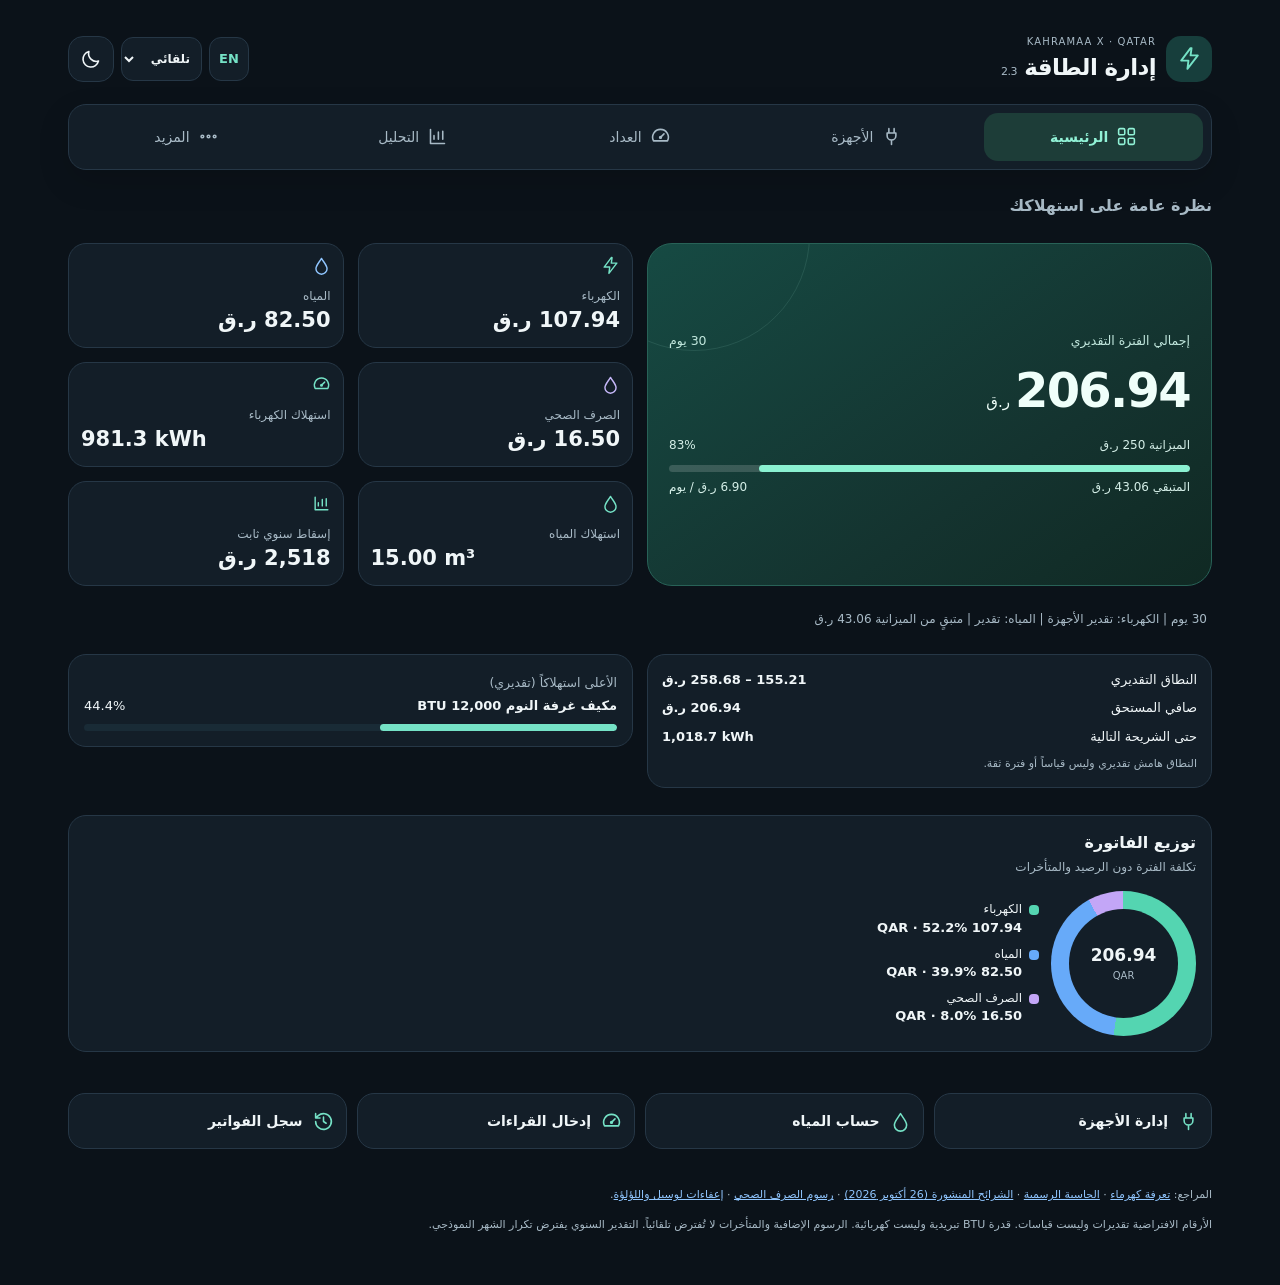
==== commit 17cb1cf5: "Kahramaa X v2.3 — Arabic/English switch and live visual analytics" ====
--- a/kahramaa/index.html
+++ b/kahramaa/index.html
@@ -1,4 +1,4 @@
-<!doctype html><html lang="ar" dir="rtl"><head><meta charset="utf-8"><meta name="viewport" content="width=device-width,initial-scale=1,viewport-fit=cover"><title>Kahramaa X 2.2 | إدارة الطاقة</title><meta name="theme-color" content="#101720"><link rel="manifest" href="manifest.webmanifest"><style>
+<!doctype html><html lang="ar" dir="rtl"><head><meta charset="utf-8"><meta name="viewport" content="width=device-width,initial-scale=1,viewport-fit=cover"><title>Kahramaa X 2.3 | إدارة الطاقة</title><meta name="theme-color" content="#101720"><link rel="manifest" href="manifest.webmanifest"><style>
 :root{color-scheme:dark;--bg:#101720;--panel:#19232e;--border:#344353;--muted:#a8b7c5;--accent:#51d6bb;--blue:#78b6ff}*{box-sizing:border-box}body{margin:0;background:var(--bg);color:#f1f5f9;font:15px/1.6 system-ui,Arial,sans-serif}main{max-width:1120px;margin:auto;padding:20px 14px 50px}h1,h2,h3,p{margin:0 0 10px}h1{font-size:30px;letter-spacing:-1px}h2{font-size:19px}h3{font-size:15px}small,.muted{color:var(--muted)}a{color:var(--blue)}.panel{background:var(--panel);border:1px solid var(--border);border-radius:15px;padding:16px;margin:12px 0}.grid{display:grid;grid-template-columns:repeat(auto-fit,minmax(145px,1fr));gap:10px}.kpis{display:grid;grid-template-columns:repeat(auto-fit,minmax(140px,1fr));gap:10px}.kpi{background:#101a24;border-radius:12px;padding:12px}.kpi strong{display:block;font-size:24px;line-height:1.4;color:var(--accent);font-variant-numeric:tabular-nums}.kpi small{display:block}.row{display:flex;gap:8px;flex-wrap:wrap;align-items:center}.row>*{min-width:0}label{display:block;color:var(--muted);font-size:13px}input,select,button{font:inherit;border-radius:8px;border:1px solid var(--border);background:#111a24;color:#f1f5f9;padding:8px;width:100%;min-width:0}input[type=checkbox]{width:auto}input[type=number]{direction:ltr;text-align:right}button{width:auto;cursor:pointer;background:#243444}button.primary{background:var(--accent);color:#082921;font-weight:700;border:0}button.danger{color:#ffaaaa}button:focus-visible,input:focus-visible,select:focus-visible{outline:2px solid var(--accent)}.device{border:1px solid var(--border);border-radius:12px;padding:12px;margin:10px 0;background:#131d27}.device .head{display:flex;align-items:center;gap:8px;justify-content:space-between;margin-bottom:10px}.head .name{flex:1}.result{font-size:14px;color:var(--accent);margin-top:8px}.bar{height:10px;background:#293746;border-radius:8px;overflow:hidden}.bar i{display:block;height:100%;background:var(--accent);border-radius:8px}.barrow{margin:10px 0}.spread{display:flex;justify-content:space-between;gap:8px;align-items:center}details{margin-top:10px}summary{cursor:pointer;color:var(--blue)}table{width:100%;border-collapse:collapse;font-size:13px}td,th{border-bottom:1px solid var(--border);padding:8px;text-align:right}th{color:var(--muted)}.scroll{overflow:auto}.warning{color:#ffca83}.nav{position:sticky;top:0;background:var(--bg);z-index:2;padding:8px 0;display:flex;gap:7px;overflow:auto;white-space:nowrap}.nav a{color:#dbe7ef;text-decoration:none;background:var(--panel);padding:6px 10px;border-radius:8px;font-size:13px}section{scroll-margin-top:60px}.hidden{display:none!important}@media(max-width:480px){.grid{grid-template-columns:repeat(2,minmax(0,1fr))}.panel{padding:12px}.kpis{grid-template-columns:repeat(2,minmax(0,1fr))}.kpi strong{font-size:21px}h1{font-size:26px}}@media print{body{background:white;color:black}.panel,.device,.kpi{background:white;color:black;break-inside:avoid}.nav,button,.actions{display:none}input,select{color:black;background:white}.muted,small,label{color:#444}.kpi strong,.result{color:#005b4d}}
 html{scroll-behavior:smooth}main{padding-bottom:100px}.nav{top:auto;bottom:0;position:fixed;left:0;right:0;justify-content:center;padding:8px 6px calc(8px + env(safe-area-inset-bottom));box-shadow:0 -4px 20px #0005;z-index:10}.nav a.active{background:var(--accent);color:#082921;font-weight:700}.nav a{flex:0 0 auto}.panel[hidden],.device[hidden],label[hidden]{display:none!important}.hero{background:linear-gradient(135deg,#183a3b,#19232e)}.device .grid{margin-top:8px}.device .head{flex-wrap:wrap}.device .head .name{min-width:130px}.pill{display:inline-block;padding:3px 8px;border-radius:20px;background:#253845;color:var(--accent);font-size:12px}.metric{font-size:20px;color:var(--accent)}.advancedOff .advanced{display:none}.history-item{padding:10px 0;border-bottom:1px solid var(--border)}.miniChart{display:flex;gap:5px;align-items:end;height:110px;direction:ltr}.miniChart div{flex:1;min-width:0;text-align:center;font-size:10px}.miniChart i{display:block;background:var(--accent);border-radius:4px 4px 0 0;min-height:2px}.note{border-right:3px solid var(--accent);padding:8px;margin:10px 0;background:#101a24}.themeLight{color-scheme:light;--bg:#edf3f6;--panel:#fff;--border:#cbd7dd;--muted:#435768;--accent:#087969;--blue:#145ca2;color:#12232e}.themeLight .device,.themeLight .kpi,.themeLight input,.themeLight select,.themeLight button,.themeLight .note{background:#f0f5f7;color:#12232e}.themeLight .nav a{color:#12232e}.themeLight .hero{background:#e2f1ef}.themeLight .pill{background:#dcece8}.themeLight .nav a.active{color:white}.themeLight button.primary{color:white;background:#087969}@media(max-width:480px){.nav{justify-content:flex-start}.nav a{font-size:12px;padding:8px}.device .head button{padding:5px 8px}.panel{border-radius:12px}}@media print{.panel[hidden]{display:block}.nav{display:none}}
 
@@ -18,14 +18,19 @@
 @media(min-width:1050px){.layout-desktop .kpis{grid-template-columns:repeat(3,minmax(0,1fr))}.layout-desktop .hero{display:grid;grid-template-columns:1fr 1fr;gap:14px;align-items:start}.layout-desktop .hero[hidden]{display:none!important}.layout-desktop .hero h2,.layout-desktop .hero #status,.layout-desktop .hero .quickGrid{grid-column:1/-1}.layout-desktop .hero #billHero{grid-column:1;align-self:stretch;display:flex}.layout-desktop .hero #billHero .billHero{width:100%;display:flex;flex-direction:column;justify-content:center}.layout-desktop .hero .kpis{grid-column:2;grid-template-columns:repeat(2,minmax(0,1fr));margin:0}.layout-desktop .hero .kpi{padding:12px}.layout-desktop .hero .kpi strong{font-size:21px}.layout-desktop .hero #smartOverview,.layout-desktop .hero #topDevice{min-width:0}.layout-desktop .hero .overviewMeta,.layout-desktop .hero .topDevice{margin-top:0}}
 @media(max-width:550px){.layout-desktop main{padding:14px 12px 30px}.layout-desktop .nav a{flex-direction:column;font-size:11px;gap:3px}.layout-desktop .kpis,.layout-desktop .grid,.layout-desktop .quickGrid{grid-template-columns:repeat(2,minmax(0,1fr))}.layout-desktop .panel{padding:14px}.layout-desktop .hero{padding:0}}
 @media print{html.layout-mobile{zoom:1!important}.layout-mobile main,.layout-desktop main{max-width:none;width:100%;padding:0}.layout-desktop .hero{display:block}.layout-desktop .hero[hidden]{display:block!important}.headerControls,.layoutInfo{display:none!important}}
-</style></head><body><main><header class="app-header"><div class="brand"><div class="brandmark"><svg viewBox="0 0 24 24" fill="none" stroke="currentColor" stroke-width="1.8" stroke-linecap="round" stroke-linejoin="round" aria-hidden="true"><path d="m13 2-9 12h7l-1 8 10-13h-7l1-7Z"/></svg></div><div><small>KAHRAMAA X · QATAR</small><h1>إدارة الطاقة <span class="version">2.2</span></h1></div></div><div class="headerControls"><label class="layoutControl"><span class="srOnly">وضع العرض</span><select id="layoutSwitch" aria-label="وضع العرض"><option value="auto">تلقائي</option><option value="mobile">هاتف</option><option value="desktop">كمبيوتر</option></select></label><button class="iconButton" id="themeToggle" aria-label="تبديل المظهر"><svg viewBox="0 0 24 24" fill="none" stroke="currentColor" stroke-width="1.8" stroke-linecap="round" stroke-linejoin="round" aria-hidden="true"><path d="M20 15A9 9 0 0 1 9 4a9 9 0 1 0 11 11Z"/></svg></button></div></header><nav class="nav" aria-label="التنقل الرئيسي"><a href="#overview" aria-label="الرئيسية"><svg viewBox="0 0 24 24" fill="none" stroke="currentColor" stroke-width="1.8" stroke-linecap="round" stroke-linejoin="round" aria-hidden="true"><rect x="3" y="3" width="7" height="7" rx="1.5"/><rect x="14" y="3" width="7" height="7" rx="1.5"/><rect x="3" y="14" width="7" height="7" rx="1.5"/><rect x="14" y="14" width="7" height="7" rx="1.5"/></svg><span>الرئيسية</span></a><a href="#devices" aria-label="الأجهزة"><svg viewBox="0 0 24 24" fill="none" stroke="currentColor" stroke-width="1.8" stroke-linecap="round" stroke-linejoin="round" aria-hidden="true"><path d="M9 3v5m6-5v5M7 8h10v3a5 5 0 0 1-5 5v5m-5-13v3a5 5 0 0 0 5 5"/></svg><span>الأجهزة</span></a><a href="#meter" aria-label="العداد"><svg viewBox="0 0 24 24" fill="none" stroke="currentColor" stroke-width="1.8" stroke-linecap="round" stroke-linejoin="round" aria-hidden="true"><path d="M4 17a9 9 0 1 1 16 0H4Z M12 13l4-4"/><circle cx="12" cy="13" r="1"/></svg><span>العداد</span></a><a href="#analysis" aria-label="التحليل"><svg viewBox="0 0 24 24" fill="none" stroke="currentColor" stroke-width="1.8" stroke-linecap="round" stroke-linejoin="round" aria-hidden="true"><path d="M4 20V4m0 16h16M8 15v-4m5 4V7m5 8v-9"/></svg><span>التحليل</span></a><a href="#more" aria-label="المزيد"><svg viewBox="0 0 24 24" fill="none" stroke="currentColor" stroke-width="1.8" stroke-linecap="round" stroke-linejoin="round" aria-hidden="true"><circle cx="5" cy="12" r="1.5"/><circle cx="12" cy="12" r="1.5"/><circle cx="19" cy="12" r="1.5"/></svg><span>المزيد</span></a></nav>
-<section id="overview" class="panel hero"><h2>نظرة عامة على استهلاكك</h2><div id="billHero"></div><div class="kpis" id="kpis"></div><p id="status" class="muted" style="margin-top:10px"></p><div id="smartOverview"></div><div id="topDevice"></div><div class="quickGrid"><button data-tab="devices"><svg viewBox="0 0 24 24" fill="none" stroke="currentColor" stroke-width="1.8" stroke-linecap="round" stroke-linejoin="round" aria-hidden="true"><path d="M9 3v5m6-5v5M7 8h10v3a5 5 0 0 1-5 5v5m-5-13v3a5 5 0 0 0 5 5"/></svg><span>إدارة الأجهزة</span></button><button data-tab="water"><svg viewBox="0 0 24 24" fill="none" stroke="currentColor" stroke-width="1.8" stroke-linecap="round" stroke-linejoin="round" aria-hidden="true"><path d="M12 3C9 8 5 12 5 16a7 7 0 0 0 14 0c0-4-4-8-7-13Z"/></svg><span>حساب المياه</span></button><button data-tab="meter"><svg viewBox="0 0 24 24" fill="none" stroke="currentColor" stroke-width="1.8" stroke-linecap="round" stroke-linejoin="round" aria-hidden="true"><path d="M4 17a9 9 0 1 1 16 0H4Z M12 13l4-4"/><circle cx="12" cy="13" r="1"/></svg><span>إدخال القراءات</span></button><button data-tab="history"><svg viewBox="0 0 24 24" fill="none" stroke="currentColor" stroke-width="1.8" stroke-linecap="round" stroke-linejoin="round" aria-hidden="true"><path d="M3 12a9 9 0 1 0 3-6.7L3 8m0-5v5h5m4-1v5l3 2"/></svg><span>سجل الفواتير</span></button></div></section><section id="more" class="panel" hidden><h2>المزيد</h2><p class="muted">جميع أدواتك وإعداداتك في مكان واحد.</p><div class="moreGrid"><button data-tab="water"><svg viewBox="0 0 24 24" fill="none" stroke="currentColor" stroke-width="1.8" stroke-linecap="round" stroke-linejoin="round" aria-hidden="true"><path d="M12 3C9 8 5 12 5 16a7 7 0 0 0 14 0c0-4-4-8-7-13Z"/></svg><span>المياه<small>حساب الاستخدام والتكلفة</small></span><svg viewBox="0 0 24 24" fill="none" stroke="currentColor" stroke-width="1.8" stroke-linecap="round" stroke-linejoin="round" aria-hidden="true"><path d="m9 5 7 7-7 7"/></svg></button><button data-tab="history"><svg viewBox="0 0 24 24" fill="none" stroke="currentColor" stroke-width="1.8" stroke-linecap="round" stroke-linejoin="round" aria-hidden="true"><path d="M3 12a9 9 0 1 0 3-6.7L3 8m0-5v5h5m4-1v5l3 2"/></svg><span>سجل الفواتير<small>متابعة الاستهلاك عبر الوقت</small></span><svg viewBox="0 0 24 24" fill="none" stroke="currentColor" stroke-width="1.8" stroke-linecap="round" stroke-linejoin="round" aria-hidden="true"><path d="m9 5 7 7-7 7"/></svg></button><button data-tab="tools"><svg viewBox="0 0 24 24" fill="none" stroke="currentColor" stroke-width="1.8" stroke-linecap="round" stroke-linejoin="round" aria-hidden="true"><path d="m14 6 4-3 3 3-3 4-4 1-8 10-3-3 9-9 2-3Z"/></svg><span>مختبر الطاقة<small>الطقس والبطاريات والاستبدال</small></span><svg viewBox="0 0 24 24" fill="none" stroke="currentColor" stroke-width="1.8" stroke-linecap="round" stroke-linejoin="round" aria-hidden="true"><path d="m9 5 7 7-7 7"/></svg></button><button data-tab="settings"><svg viewBox="0 0 24 24" fill="none" stroke="currentColor" stroke-width="1.8" stroke-linecap="round" stroke-linejoin="round" aria-hidden="true"><circle cx="12" cy="12" r="3"/><path d="m12 2 2 3 3 1 4 1-1 4 1 4-4 1-3 1-2 5-2-5-3-1-4-1 1-4-1-4 4-1 3-1 2-3Z"/></svg><span>الإعدادات والبيانات<small>التعرفة والميزانية والنسخ الاحتياطية</small></span><svg viewBox="0 0 24 24" fill="none" stroke="currentColor" stroke-width="1.8" stroke-linecap="round" stroke-linejoin="round" aria-hidden="true"><path d="m9 5 7 7-7 7"/></svg></button></div></section>
+
+.langButton{min-width:40px;min-height:44px;padding:6px;font-size:13px;font-weight:750;color:var(--accent);background:var(--panel);border-radius:12px}
+.visualCard{background:var(--panel);border:1px solid var(--border);border-radius:18px;padding:15px;margin:13px 0;min-width:0;overflow:hidden}.visualCard h3{font-size:16px;margin:0 0 4px}.visualCard p{font-size:12px;margin:0 0 13px}.donutLayout{display:grid;grid-template-columns:minmax(100px,145px) minmax(0,1fr);align-items:center;gap:12px}.donutRing{aspect-ratio:1;border-radius:50%;display:grid;place-items:center}.donutHole{width:75%;aspect-ratio:1;border-radius:50%;background:var(--panel);display:flex;flex-direction:column;justify-content:center;align-items:center;line-height:1.25;text-align:center}.donutHole strong{font-size:17px;direction:ltr;color:var(--text);max-width:100%;overflow-wrap:anywhere}.donutHole small{font-size:10px;margin-top:4px}.chartLegend{display:grid;gap:8px;min-width:0}.legendItem{display:grid;grid-template-columns:10px minmax(0,1fr);gap:7px;align-items:start;font-size:12px;line-height:1.45}.legendDot{width:10px;height:10px;border-radius:4px;margin-top:4px}.legendItem b{display:block;font-size:13px;font-variant-numeric:tabular-nums;color:var(--text)}.chartBars{display:grid;gap:12px}.chartBarLine{display:flex;justify-content:space-between;gap:8px;font-size:13px;flex-wrap:wrap}.chartBarTrack{height:12px;border-radius:7px;background:var(--soft);overflow:hidden;margin-top:5px}.chartBarTrack i{display:block;height:100%;border-radius:7px}.lineChart{width:100%;height:auto;display:block}.lineChart text{fill:var(--muted);font-size:10px}.lineChart .gridLine{stroke:var(--border);stroke-width:1}.lineChart .historyLine{fill:none;stroke:var(--accent);stroke-width:2.5;stroke-linejoin:round;stroke-linecap:round}.lineChart circle{fill:var(--panel);stroke:var(--accent);stroke-width:2}.chartFoot{font-size:11px;color:var(--muted);margin-top:9px}.layout-desktop #billChart{grid-column:1/-1}.layout-mobile .visualCard{padding:13px}.layout-mobile .headerControls{gap:5px}.layout-mobile .langButton{min-width:38px;padding:5px}.layout-mobile .brand small{letter-spacing:.3px}.layout-mobile .layoutControl select{max-width:83px}.layout-mobile .app-header h1{font-size:18px}.layout-mobile .brandmark{width:36px;height:36px}.layout-mobile .iconButton{width:40px;height:44px}.layout-mobile .brand{gap:6px}.layout-mobile.compact-mobile .brand small{display:none}.layout-mobile.compact-mobile .app-header h1{font-size:15px}.layout-mobile.compact-mobile .donutLayout{grid-template-columns:1fr}.layout-mobile.compact-mobile .donutRing{width:125px;margin:auto}.layout-mobile.compact-mobile .headerControls{gap:3px}.layout-mobile.compact-mobile .brandmark{width:30px;height:30px}.layout-mobile.compact-mobile .layoutControl select{max-width:72px}
+html[dir=ltr] .brand small,html[dir=ltr] .deviceToggle,html[dir=ltr] .quickGrid button,html[dir=ltr] .moreGrid button,html[dir=ltr] td,html[dir=ltr] th,html[dir=ltr] input[type=number]{text-align:left}html[dir=ltr] .note{border-right:0;border-left:3px solid var(--accent)}html[dir=ltr] .moreGrid button>svg:last-child{transform:none}html[dir=ltr] .deviceChevron{transform:rotate(180deg)}html[dir=ltr] .device.expanded .deviceChevron{transform:rotate(-90deg)}html[dir=ltr] .billHero:after{right:-70px;left:auto}.layout-mobile[dir=ltr] .app-header h1{font-size:16px}.layout-mobile[dir=ltr] .brand small{font-size:9px}.layout-mobile[dir=ltr] .layoutControl select{max-width:79px}.layout-mobile .app-header .brand{min-width:0}.layout-mobile .app-header h1{overflow-wrap:anywhere}
+@media print{.visualCard{break-inside:avoid;box-shadow:none}.langButton{display:none}}
+</style></head><body><main><header class="app-header"><div class="brand"><div class="brandmark"><svg viewBox="0 0 24 24" fill="none" stroke="currentColor" stroke-width="1.8" stroke-linecap="round" stroke-linejoin="round" aria-hidden="true"><path d="m13 2-9 12h7l-1 8 10-13h-7l1-7Z"/></svg></div><div><small>KAHRAMAA X · QATAR</small><h1>إدارة الطاقة <span class="version">2.3</span></h1></div></div><div class="headerControls"><button type="button" id="langToggle" class="langButton" aria-label="Switch language">EN</button><label class="layoutControl"><span class="srOnly">وضع العرض</span><select id="layoutSwitch" aria-label="وضع العرض"><option value="auto">تلقائي</option><option value="mobile">هاتف</option><option value="desktop">كمبيوتر</option></select></label><button class="iconButton" id="themeToggle" aria-label="تبديل المظهر"><svg viewBox="0 0 24 24" fill="none" stroke="currentColor" stroke-width="1.8" stroke-linecap="round" stroke-linejoin="round" aria-hidden="true"><path d="M20 15A9 9 0 0 1 9 4a9 9 0 1 0 11 11Z"/></svg></button></div></header><nav class="nav" aria-label="التنقل الرئيسي"><a href="#overview" aria-label="الرئيسية"><svg viewBox="0 0 24 24" fill="none" stroke="currentColor" stroke-width="1.8" stroke-linecap="round" stroke-linejoin="round" aria-hidden="true"><rect x="3" y="3" width="7" height="7" rx="1.5"/><rect x="14" y="3" width="7" height="7" rx="1.5"/><rect x="3" y="14" width="7" height="7" rx="1.5"/><rect x="14" y="14" width="7" height="7" rx="1.5"/></svg><span>الرئيسية</span></a><a href="#devices" aria-label="الأجهزة"><svg viewBox="0 0 24 24" fill="none" stroke="currentColor" stroke-width="1.8" stroke-linecap="round" stroke-linejoin="round" aria-hidden="true"><path d="M9 3v5m6-5v5M7 8h10v3a5 5 0 0 1-5 5v5m-5-13v3a5 5 0 0 0 5 5"/></svg><span>الأجهزة</span></a><a href="#meter" aria-label="العداد"><svg viewBox="0 0 24 24" fill="none" stroke="currentColor" stroke-width="1.8" stroke-linecap="round" stroke-linejoin="round" aria-hidden="true"><path d="M4 17a9 9 0 1 1 16 0H4Z M12 13l4-4"/><circle cx="12" cy="13" r="1"/></svg><span>العداد</span></a><a href="#analysis" aria-label="التحليل"><svg viewBox="0 0 24 24" fill="none" stroke="currentColor" stroke-width="1.8" stroke-linecap="round" stroke-linejoin="round" aria-hidden="true"><path d="M4 20V4m0 16h16M8 15v-4m5 4V7m5 8v-9"/></svg><span>التحليل</span></a><a href="#more" aria-label="المزيد"><svg viewBox="0 0 24 24" fill="none" stroke="currentColor" stroke-width="1.8" stroke-linecap="round" stroke-linejoin="round" aria-hidden="true"><circle cx="5" cy="12" r="1.5"/><circle cx="12" cy="12" r="1.5"/><circle cx="19" cy="12" r="1.5"/></svg><span>المزيد</span></a></nav>
+<section id="overview" class="panel hero"><h2>نظرة عامة على استهلاكك</h2><div id="billHero"></div><div class="kpis" id="kpis"></div><p id="status" class="muted" style="margin-top:10px"></p><div id="smartOverview"></div><div id="topDevice"></div><div id="billChart" class="visualCard"></div><div class="quickGrid"><button data-tab="devices"><svg viewBox="0 0 24 24" fill="none" stroke="currentColor" stroke-width="1.8" stroke-linecap="round" stroke-linejoin="round" aria-hidden="true"><path d="M9 3v5m6-5v5M7 8h10v3a5 5 0 0 1-5 5v5m-5-13v3a5 5 0 0 0 5 5"/></svg><span>إدارة الأجهزة</span></button><button data-tab="water"><svg viewBox="0 0 24 24" fill="none" stroke="currentColor" stroke-width="1.8" stroke-linecap="round" stroke-linejoin="round" aria-hidden="true"><path d="M12 3C9 8 5 12 5 16a7 7 0 0 0 14 0c0-4-4-8-7-13Z"/></svg><span>حساب المياه</span></button><button data-tab="meter"><svg viewBox="0 0 24 24" fill="none" stroke="currentColor" stroke-width="1.8" stroke-linecap="round" stroke-linejoin="round" aria-hidden="true"><path d="M4 17a9 9 0 1 1 16 0H4Z M12 13l4-4"/><circle cx="12" cy="13" r="1"/></svg><span>إدخال القراءات</span></button><button data-tab="history"><svg viewBox="0 0 24 24" fill="none" stroke="currentColor" stroke-width="1.8" stroke-linecap="round" stroke-linejoin="round" aria-hidden="true"><path d="M3 12a9 9 0 1 0 3-6.7L3 8m0-5v5h5m4-1v5l3 2"/></svg><span>سجل الفواتير</span></button></div></section><section id="more" class="panel" hidden><h2>المزيد</h2><p class="muted">جميع أدواتك وإعداداتك في مكان واحد.</p><div class="moreGrid"><button data-tab="water"><svg viewBox="0 0 24 24" fill="none" stroke="currentColor" stroke-width="1.8" stroke-linecap="round" stroke-linejoin="round" aria-hidden="true"><path d="M12 3C9 8 5 12 5 16a7 7 0 0 0 14 0c0-4-4-8-7-13Z"/></svg><span>المياه<small>حساب الاستخدام والتكلفة</small></span><svg viewBox="0 0 24 24" fill="none" stroke="currentColor" stroke-width="1.8" stroke-linecap="round" stroke-linejoin="round" aria-hidden="true"><path d="m9 5 7 7-7 7"/></svg></button><button data-tab="history"><svg viewBox="0 0 24 24" fill="none" stroke="currentColor" stroke-width="1.8" stroke-linecap="round" stroke-linejoin="round" aria-hidden="true"><path d="M3 12a9 9 0 1 0 3-6.7L3 8m0-5v5h5m4-1v5l3 2"/></svg><span>سجل الفواتير<small>متابعة الاستهلاك عبر الوقت</small></span><svg viewBox="0 0 24 24" fill="none" stroke="currentColor" stroke-width="1.8" stroke-linecap="round" stroke-linejoin="round" aria-hidden="true"><path d="m9 5 7 7-7 7"/></svg></button><button data-tab="tools"><svg viewBox="0 0 24 24" fill="none" stroke="currentColor" stroke-width="1.8" stroke-linecap="round" stroke-linejoin="round" aria-hidden="true"><path d="m14 6 4-3 3 3-3 4-4 1-8 10-3-3 9-9 2-3Z"/></svg><span>مختبر الطاقة<small>الطقس والبطاريات والاستبدال</small></span><svg viewBox="0 0 24 24" fill="none" stroke="currentColor" stroke-width="1.8" stroke-linecap="round" stroke-linejoin="round" aria-hidden="true"><path d="m9 5 7 7-7 7"/></svg></button><button data-tab="settings"><svg viewBox="0 0 24 24" fill="none" stroke="currentColor" stroke-width="1.8" stroke-linecap="round" stroke-linejoin="round" aria-hidden="true"><circle cx="12" cy="12" r="3"/><path d="m12 2 2 3 3 1 4 1-1 4 1 4-4 1-3 1-2 5-2-5-3-1-4-1 1-4-1-4 4-1 3-1 2-3Z"/></svg><span>الإعدادات والبيانات<small>التعرفة والميزانية والنسخ الاحتياطية</small></span><svg viewBox="0 0 24 24" fill="none" stroke="currentColor" stroke-width="1.8" stroke-linecap="round" stroke-linejoin="round" aria-hidden="true"><path d="m9 5 7 7-7 7"/></svg></button></div></section>
 <section id="settings" class="panel"><h2>الإعدادات</h2><div class="layoutInfo"><strong>عرض متكيف مع جهازك</strong><p id="layoutStatus" class="muted"></p><small>يمكن تغيير وضع العرض من أعلى الشاشة. يحاول الوضع التلقائي اكتشاف الهواتف حتى عندما يطلب المتصفح نسخة الكمبيوتر.</small></div><div class="grid" id="settingsFields"></div><details><summary>عرض شرائح التعرفة وتعديلها</summary><p class="muted">الحدود شهرية تراكمية. آخر شريحة بلا حد. غيّر الأسعار عند تغير التعرفة الرسمية. يمكن تقدير تعديل حدود الشرائح وفق نسبة أيام الفترة إلى 30 يوماً؛ اختر الحدود الثابتة للمقارنة مع فاتورة فعلية. لا نعرف قاعدة التقريب الرسمية الدقيقة.</p><div id="rates"></div></details></section>
 <section id="devices" class="panel"><h2>الأجهزة الكهربائية</h2><p class="muted">اضغط على أي جهاز لتعديل تفاصيله، أو استخدم المفتاح لإيقاف احتساب استهلاكه.</p><div id="deviceTotals" class="overviewMeta" style="margin:0 0 14px"></div><div class="row actions"><select id="catalog" style="flex:1;min-width:150px"></select><button class="primary" id="add">+ إضافة جهاز</button><button id="custom">+ جهاز مخصص</button></div><div class="row actions" style="margin-top:10px"><input id="deviceSearch" placeholder="بحث عن جهاز مضاف..." style="flex:1"><button id="simpleMode">الوضع البسيط</button></div><div id="deviceList"></div></section>
 <section id="water" class="panel"><h2>استهلاك المياه</h2><div class="grid" id="waterFields"></div><div id="waterDetail"></div><p class="muted" id="waterResult"></p></section>
 <section id="meter" class="panel"><h2>قراءات العداد والفاتورة الحقيقية</h2><p class="muted">اختياري: أدخل قراءتين أو الاستهلاك المكتوب في الفاتورة. يمكن استخدام القياس الحقيقي بدلاً من تقديرات الأجهزة والمياه، ومقارنة الفرق.</p><div class="grid"><label>تاريخ قراءة البداية<input id="periodStart" type="date"></label><label>تاريخ قراءة النهاية<input id="periodEnd" type="date"></label></div><button id="applyDates">احتساب مدة الفوترة من التاريخين</button><div class="grid" id="meterFields"></div><div id="meterResult" class="result"></div></section>
-<section id="analysis" class="panel"><h2>التحليل الذكي والتوفير</h2><div id="chart"></div><h3 style="margin-top:18px">تفاصيل الشرائح</h3><div class="scroll" id="breakdown"></div><h3 style="margin-top:18px">محاكاة التوفير</h3><div class="grid" id="savingFields"></div><div id="savingResult" class="result"></div><p class="muted">تطبق نسب التخفيض على الاستهلاك المحدد، وليست توقعاً مضموناً لكفاءة أي إجراء.</p><div id="tips" style="margin-top:12px"></div></section>
-<section id="history" class="panel"><h2>سجل الاستهلاك والفواتير</h2><p class="muted">أدخل استهلاك الفترة من الفاتورة أو العداد، واحفظه بتاريخ مستقل. لا تحفظ بيانات شخصية.</p><div class="grid"><label>تاريخ نهاية الفترة<input id="histDate" type="date"></label><label>القيمة الفعلية للفاتورة (اختياري)<input id="histBill" type="number" min="0" step=".01"></label></div><div class="row actions" style="margin-top:10px"><button class="primary" id="saveHistory">حفظ الفترة الحالية</button><button id="exportHistory">تصدير السجل CSV</button></div><div id="historyList"></div></section>
+<section id="analysis" class="panel"><h2>التحليل الذكي والتوفير</h2><div id="energyChart" class="visualCard"></div><div id="chart"></div><div id="savingChart" class="visualCard"></div><h3 style="margin-top:18px">تفاصيل الشرائح</h3><div class="scroll" id="breakdown"></div><h3 style="margin-top:18px">محاكاة التوفير</h3><div class="grid" id="savingFields"></div><div id="savingResult" class="result"></div><p class="muted">تطبق نسب التخفيض على الاستهلاك المحدد، وليست توقعاً مضموناً لكفاءة أي إجراء.</p><div id="tips" style="margin-top:12px"></div></section>
+<section id="history" class="panel"><h2>سجل الاستهلاك والفواتير</h2><p class="muted">أدخل استهلاك الفترة من الفاتورة أو العداد، واحفظه بتاريخ مستقل. لا تحفظ بيانات شخصية.</p><div class="grid"><label>تاريخ نهاية الفترة<input id="histDate" type="date"></label><label>القيمة الفعلية للفاتورة (اختياري)<input id="histBill" type="number" min="0" step=".01"></label></div><div class="row actions" style="margin-top:10px"><button class="primary" id="saveHistory">حفظ الفترة الحالية</button><button id="exportHistory">تصدير السجل CSV</button></div><div id="historyChart" class="visualCard"></div><div id="historyList"></div></section>
 <section id="tools" class="panel"><h2>مختبر الطاقة</h2><h3>توقع التكييف حسب الطقس</h3><p class="muted">نموذج تقريبي: درجة حرارة خارجية مرجعية (أعلى من حرارة الغرفة) وحمل المكيف المدخل، مع تعديل الحرارة فقط. لا يحل محل قياس فعلي. بيانات الطقس من Open-Meteo عند الطلب، بإحداثيات عامة للدوحة.</p><div id="weatherFields" class="grid"></div><button id="getWeather" class="primary">جلب طقس الدوحة لـ 7 أيام</button><div id="weatherResult"></div><h3 style="margin-top:18px">توقع موسمي لـ 12 شهراً</h3><p class="muted">درجات الحرارة الشهرية الافتراضية قابلة للتعديل في كل شهر وليست توقعات رسمية.</p><div id="seasonFields" class="grid"></div><div id="seasonResult"></div><h3 style="margin-top:18px">مقارنة شراء جهاز أكثر كفاءة</h3><div class="grid" id="roiFields"></div><div id="roiResult" class="result"></div><h3 style="margin-top:18px">البطارية والطاقة الشمسية</h3><div class="grid" id="batteryFields"></div><div id="batteryResult" class="result"></div><h3 style="margin-top:18px">إدخال نص من ملصق الجهاز أو الفاتورة</h3><p class="muted">ألصق نصاً من ميزة التعرف على النص في هاتفك. تحقق من الوحدات والأرقام قبل نقلها؛ لا تُعتمد القيم تلقائياً.</p><textarea id="labelText" rows="4" style="width:100%;font:inherit" placeholder="مثال: Cooling capacity 12000 BTU/h; Rated input 1100 W"></textarea><button id="parseLabel">استخراج الأرقام والوحدات</button><div id="labelResult"></div></section>
 <section id="data" class="panel"><h2>حفظ ومشاركة البيانات</h2><div class="row actions"><button id="csv">تصدير CSV</button><button id="backup">نسخة احتياطية JSON</button><button id="import">استيراد نسخة</button><input type="file" id="file" accept=".json,application/json" hidden style="display:none"><button onclick="window.print()">طباعة / PDF</button><button id="reset" class="danger">إعادة ضبط</button></div><p class="muted" id="storageMsg">يتم الحفظ محلياً في المتصفح عند توفر التخزين؛ لا ترسل الأداة أي بيانات. صدّر نسخة احتياطية لتجنب فقدها.</p></section>
 <footer class="muted"><p>المراجع: <a href="https://km.qa/CustomerService/Pages/Tariff.aspx">تعرفة كهرماء</a> · <a href="https://km.qa/CustomerService/Pages/tariffCalculation.aspx">الحاسبة الرسمية</a> · <a href="https://dohaminute.com/guides/kahramaa-bill-calculator/">الشرائح المنشورة (26 أكتوبر 2026)</a> · <a href="https://www.ashghal.gov.qa/ar/MediaHub/News/Pages/Ashghal-and-KAHRAMAA-to-Introduce-Fee-to-Water-Bills.aspx">رسوم الصرف الصحي</a> · <a href="https://www.almeezan.qa/LawArticles.aspx?LawTreeSectionID=22409&language=ar&lawId=10330">إعفاءات لوسيل واللؤلؤة</a>.</p><p>الأرقام الافتراضية تقديرات وليست قياسات. قدرة BTU تبريدية وليست كهربائية. الرسوم الإضافية والمتأخرات لا تُفترض تلقائياً. التقدير السنوي يفترض تكرار الشهر النموذجي.</p></footer></main>
@@ -34,9 +39,15 @@
 const tariffs={home:{e:[[2000,.11],[4000,.13],[15000,.18],[null,.26]],w:[[20,5.5],[250,7],[null,10]]},commercial:{e:[[4000,.13],[10000,.17],[null,.22]],w:[[50,6],[null,8.6]]}};
 const cat=[['مكيف 12,000 BTU','ac',1100,24,55],['مكيف 18,000 BTU','ac',1650,24,55],['مكيف 24,000 BTU','ac',2200,24,55],['ثلاجة','daily',1.5],['فريزر','daily',1.3],['تلفاز LED 65 بوصة','power',150,5,100],['PS5 Slim','power',200,5,100],['ميكروويف','power',1200,.1,100],['إضاءة LED','power',10,5,100,6],['سخان ماء','power',2000,3,50],['غسالة ملابس','cycle',.8,3],['مجفف ملابس','cycle',3,3],['غسالة صحون','cycle',1.2,4],['فرن كهربائي','power',2200,1,60],['موقد كهربائي','power',1800,1,75],['غلاية ماء','power',2000,.15,100],['قلاية هوائية','power',1500,.5,70],['مكواة','power',1800,.25,60],['مكنسة','power',1200,.25,100],['مروحة','power',60,8,100],['راوتر','power',15,24,100],['حاسوب مكتبي','power',250,6,100],['لابتوب','power',65,6,100],['شاحن هاتف','power',15,2,100],['خادم منزلي / NAS','power',50,24,100],['سيارة كهربائية','cycle',30,1],['مضخة مياه','power',750,1,100],['جهاز مخصص','power',100,1,100]];
 const uid=()=>Date.now().toString(36)+Math.random().toString(36).slice(2);function device(c){return {id:uid(),name:c[0],mode:c[1],qty:c[5]||1,on:true,power:c[1]==='power'||c[1]==='ac'?c[2]:100,h:c[1]==='power'||c[1]==='ac'?c[3]:1,duty:c[4]??100,energy:['daily','cycle','monthly','annual'].includes(c[1])?c[2]:1,cycles:c[1]==='cycle'?c[3]:1,days:7,standby:0,btus:c[1]==='ac'?Number(c[0].match(/[\d,]+/)[0].replace(',','')):12000,eer:10.9,acBasis:'rated',measureDays:7,litres:40,deltaT:35,efficiency:90,volts:230,amps:1,pf:.9,room:'غير مصنف',source:'estimate'};}
-function defaults(){let a=device(cat[0]);a.name='مكيف غرفة النوم 12,000 BTU';let b=device(cat[0]);b.name='مكيف الصالة 12,000 BTU';return {days:30,sector:'home',sewer:20,extra:0,budget:250,custom:false,rates:JSON.parse(JSON.stringify(tariffs.home)),devices:[a,b,...[3,5,6,7,8].map(i=>device(cat[i]))],waterMode:'direct',waterM3:15,people:2,showers:1,showerMin:8,flow:8,flush:5,flushL:6,tapMin:6,tapFlow:5,laundry:3,laundryL:50,dishes:1,dishL:20,otherWater:20,meterMode:'reading',eStart:'',eEnd:'',wStart:'',wEnd:'',eDirect:'',wDirect:'',useE:false,useW:false,saveAc:20,saveOther:10,saveWater:10,prorate:true,arrears:0,credit:0,prepaid:false,meterRent:5,uncertainty:25,history:[],weather:null,referenceTemp:32,targetTemp:24,baseLoad:20,seasonTemps:[18,19,23,28,33,35,37,37,34,30,25,20],roiOld:150,roiNew:90,roiPrice:500,batteryWh:1000,batteryLoad:100,batteryEfficiency:85,batteryUsable:90,solarW:200,sunHours:5,solarEfficiency:75,theme:'dark',layout:'auto',simple:true,periodStart:'',periodEnd:''};}
+function defaults(){let a=device(cat[0]);a.name='مكيف غرفة النوم 12,000 BTU';let b=device(cat[0]);b.name='مكيف الصالة 12,000 BTU';return {days:30,sector:'home',sewer:20,extra:0,budget:250,custom:false,rates:JSON.parse(JSON.stringify(tariffs.home)),devices:[a,b,...[3,5,6,7,8].map(i=>device(cat[i]))],waterMode:'direct',waterM3:15,people:2,showers:1,showerMin:8,flow:8,flush:5,flushL:6,tapMin:6,tapFlow:5,laundry:3,laundryL:50,dishes:1,dishL:20,otherWater:20,meterMode:'reading',eStart:'',eEnd:'',wStart:'',wEnd:'',eDirect:'',wDirect:'',useE:false,useW:false,saveAc:20,saveOther:10,saveWater:10,prorate:true,arrears:0,credit:0,prepaid:false,meterRent:5,uncertainty:25,history:[],weather:null,referenceTemp:32,targetTemp:24,baseLoad:20,seasonTemps:[18,19,23,28,33,35,37,37,34,30,25,20],roiOld:150,roiNew:90,roiPrice:500,batteryWh:1000,batteryLoad:100,batteryEfficiency:85,batteryUsable:90,solarW:200,sunHours:5,solarEfficiency:75,theme:'dark',lang:'ar',layout:'auto',simple:true,periodStart:'',periodEnd:''};}
 let s=defaults();try{const raw=localStorage.getItem('kahramaaX_v1');if(raw){let v=JSON.parse(raw);if(valid(v))s={...s,...v};}}catch(e){}function valid(v){return v&&typeof v==='object'&&Array.isArray(v.devices)&&v.devices.every(x=>x&&typeof x.name==='string'&&typeof x.id==='string')&&v.rates&&['e','w'].every(k=>Array.isArray(v.rates[k])&&v.rates[k].length>=1&&v.rates[k].every((x,i)=>Array.isArray(x)&&Number.isFinite(Number(x[1]))&&Number(x[1])>=0&&(i===v.rates[k].length-1?x[0]===null:Number.isFinite(Number(x[0]))&&Number(x[0])>(i?Number(v.rates[k][i-1][0]):0))));}
 s.devices=s.devices.map(d=>({...device(cat[cat.length-1]),...d}));if(!Array.isArray(s.history))s.history=[];
+const english={"إدارة الطاقة":"Energy manager","وضع العرض":"Display mode","تلقائي":"Auto","هاتف":"Mobile","كمبيوتر":"Desktop","تبديل المظهر":"Toggle theme","التنقل الرئيسي":"Main navigation","الرئيسية":"Home","الأجهزة":"Devices","العداد":"Meter","التحليل":"Analysis","المزيد":"More","نظرة عامة على استهلاكك":"Your energy overview","إدارة الأجهزة":"Manage devices","حساب المياه":"Water calculator","إدخال القراءات":"Enter readings","سجل الفواتير":"Bill history","جميع أدواتك وإعداداتك في مكان واحد.":"All your tools and settings in one place.","حساب الاستخدام والتكلفة":"Calculate usage and cost","متابعة الاستهلاك عبر الوقت":"Track consumption over time","مختبر الطاقة":"Energy lab","الطقس والبطاريات والاستبدال":"Weather, batteries and replacement","الإعدادات والبيانات":"Settings and data","التعرفة والميزانية والنسخ الاحتياطية":"Tariffs, budget and backups","الإعدادات":"Settings","عرض متكيف مع جهازك":"Adaptive layout","يمكن تغيير وضع العرض من أعلى الشاشة. يحاول الوضع التلقائي اكتشاف الهواتف حتى عندما يطلب المتصفح نسخة الكمبيوتر.":"Change the layout at the top. Auto mode detects phones even when the browser requests the desktop site.","عرض شرائح التعرفة وتعديلها":"View and edit tariff tiers","الحدود شهرية تراكمية. آخر شريحة بلا حد. غيّر الأسعار عند تغير التعرفة الرسمية. يمكن تقدير تعديل حدود الشرائح وفق نسبة أيام الفترة إلى 30 يوماً؛ اختر الحدود الثابتة للمقارنة مع فاتورة فعلية. لا نعرف قاعدة التقريب الرسمية الدقيقة.":"Cumulative monthly limits; final tier unlimited. Update rates when official tariffs change. Limits can be prorated by days divided by 30. Exact official rounding is unverified.","الأجهزة الكهربائية":"Electrical devices","اضغط على أي جهاز لتعديل تفاصيله، أو استخدم المفتاح لإيقاف احتساب استهلاكه.":"Tap a device to edit it, or use its switch to exclude its consumption.","إضافة جهاز":"Add device","جهاز مخصص":"Custom device","بحث عن جهاز مضاف...":"Search your devices...","عرض الوضع الاحترافي":"Advanced mode","عرض الوضع البسيط":"Simple mode","الوضع البسيط":"Simple mode","استهلاك المياه":"Water usage","قراءات العداد والفاتورة الحقيقية":"Meter readings and actual bill","اختياري: أدخل قراءتين أو الاستهلاك المكتوب في الفاتورة. يمكن استخدام القياس الحقيقي بدلاً من تقديرات الأجهزة والمياه، ومقارنة الفرق.":"Optional: enter readings or billed consumption. Use measured readings instead of estimates and compare the difference.","تاريخ قراءة البداية":"Start reading date","تاريخ قراءة النهاية":"End reading date","احتساب مدة الفوترة من التاريخين":"Calculate billing days","التحليل الذكي والتوفير":"Smart analysis and savings","تفاصيل الشرائح":"Tariff breakdown","محاكاة التوفير":"Savings simulator","تطبق نسب التخفيض على الاستهلاك المحدد، وليست توقعاً مضموناً لكفاءة أي إجراء.":"Reduction percentages are scenarios, not guaranteed savings.","سجل الاستهلاك والفواتير":"Consumption and bill history","أدخل استهلاك الفترة من الفاتورة أو العداد، واحفظه بتاريخ مستقل. لا تحفظ بيانات شخصية.":"Enter billed or metered consumption and save it with a date. Avoid storing personal information.","تاريخ نهاية الفترة":"Period end date","القيمة الفعلية للفاتورة (اختياري)":"Actual bill amount (optional)","حفظ الفترة الحالية":"Save current period","تصدير السجل CSV":"Export history CSV","توقع التكييف حسب الطقس":"Weather-based AC forecast","نموذج تقريبي: درجة حرارة خارجية مرجعية (أعلى من حرارة الغرفة) وحمل المكيف المدخل، مع تعديل الحرارة فقط. لا يحل محل قياس فعلي. بيانات الطقس من Open-Meteo عند الطلب، بإحداثيات عامة للدوحة.":"Approximate model using outdoor reference temperature and entered AC load. Not a substitute for measurement. Open-Meteo uses general Doha coordinates.","جلب طقس الدوحة لـ 7 أيام":"Get 7-day Doha forecast","توقع موسمي لـ 12 شهراً":"12-month seasonal estimate","درجات الحرارة الشهرية الافتراضية قابلة للتعديل في كل شهر وليست توقعات رسمية.":"Monthly temperatures are editable assumptions, not official forecasts.","مقارنة شراء جهاز أكثر كفاءة":"Compare efficient replacements","البطارية والطاقة الشمسية":"Battery and solar calculator","إدخال نص من ملصق الجهاز أو الفاتورة":"Device label or bill text","ألصق نصاً من ميزة التعرف على النص في هاتفك. تحقق من الوحدات والأرقام قبل نقلها؛ لا تُعتمد القيم تلقائياً.":"Paste recognized text. Verify units and numbers before entering them; values are not applied automatically.","مثال:":"Example:","استخراج الأرقام والوحدات":"Extract numbers and units","حفظ ومشاركة البيانات":"Save and share data","تصدير CSV":"Export CSV","نسخة احتياطية JSON":"JSON backup","استيراد نسخة":"Restore backup","طباعة / PDF":"Print / PDF","إعادة ضبط":"Reset","يتم الحفظ محلياً في المتصفح عند توفر التخزين؛ لا ترسل الأداة أي بيانات. صدّر نسخة احتياطية لتجنب فقدها.":"Data is saved locally when storage is available. Export a backup to avoid loss.","المراجع:":"Sources:","تعرفة كهرماء":"Kahramaa tariffs","الحاسبة الرسمية":"Official calculator","الشرائح المنشورة (26 أكتوبر 2026)":"Published tiers (26 October 2026)","رسوم الصرف الصحي":"Sewerage fees","إعفاءات لوسيل واللؤلؤة":"Lusail and The Pearl exemptions","الأرقام الافتراضية تقديرات وليست قياسات. قدرة BTU تبريدية وليست كهربائية. الرسوم الإضافية والمتأخرات لا تُفترض تلقائياً. التقدير السنوي يفترض تكرار الشهر النموذجي.":"Defaults are estimates. BTU is cooling capacity, not electrical input. Extra fees and arrears are not assumed. Fixed annual estimates repeat the typical period.","مكيف غرفة النوم 12,000 BTU":"Bedroom AC 12,000 BTU","مكيف الصالة 12,000 BTU":"Living room AC 12,000 BTU","مكيف 12,000 BTU":"AC 12,000 BTU","مكيف 18,000 BTU":"AC 18,000 BTU","مكيف 24,000 BTU":"AC 24,000 BTU","ثلاجة":"Refrigerator","فريزر":"Freezer","تلفاز LED 65 بوصة":"65-inch LED TV","ميكروويف":"Microwave","إضاءة LED":"LED lighting","سخان ماء":"Water heater","غسالة ملابس":"Washing machine","مجفف ملابس":"Tumble dryer","غسالة صحون":"Dishwasher","فرن كهربائي":"Electric oven","موقد كهربائي":"Electric cooktop","غلاية ماء":"Kettle","قلاية هوائية":"Air fryer","مكواة":"Iron","مكنسة":"Vacuum cleaner","مروحة":"Fan","راوتر":"Router","حاسوب مكتبي":"Desktop computer","لابتوب":"Laptop","شاحن هاتف":"Phone charger","خادم منزلي / NAS":"Home server / NAS","سيارة كهربائية":"Electric vehicle","مضخة مياه":"Water pump","غير مصنف":"Unassigned","التخزين المحلي غير متاح هنا؛ استخدم تصدير النسخة الاحتياطية لحفظ البيانات.":"Local storage unavailable. Export a backup.","أيام الفترة (شهر نموذجي)":"Billing days (typical month)","نوع التعرفة":"Tariff category","سكني: شقة / فيلا":"Residential: apartment / villa","تجاري":"Commercial","الصرف الصحي (%) — 0 إذا معفى":"Sewerage (%) — 0 if exempt","رسوم / تعديلات أخرى (ر.ق)":"Other fees / adjustments (QAR)","ميزانية الفاتورة (ر.ق)":"Bill budget (QAR)","تعديل حدود الشرائح حسب الأيام":"Prorate tier limits by days","متأخرات (ر.ق)":"Arrears (QAR)","رصيد سابق (ر.ق)":"Previous credit (QAR)","عداد مسبق الدفع":"Prepaid meter","إيجار العداد الشهري عند انطباقه":"Monthly meter rent if applicable","هامش عدم اليقين (%)":"Uncertainty margin (%)","المظهر":"Theme","ليلي":"Dark","نهاري":"Light","الكهرباء (kWh)":"Electricity (kWh)","المياه (m³)":"Water (m³)","الحد التراكمي":"Cumulative limit","الشريحة الأخيرة: بلا حد":"Final tier: unlimited","السعر (ر.ق)":"Rate (QAR)","استعادة التعرفة الأصلية":"Restore default tariffs","واط × ساعات × نسبة حمل":"Watts × hours × load","مكيف / ضاغط (BTU أو واط)":"AC / compressor (BTU or watts)","kWh لكل دورة / استخدام":"kWh per cycle / use","kWh يومياً":"kWh per day","kWh شهرياً (30 يوماً)":"kWh per month (30 days)","kWh سنوياً (ملصق الطاقة)":"kWh per year (energy label)","قياس kWh خلال عدد أيام":"Measured kWh over days","تسخين المياه (لتر ودرجات)":"Water heating (litres and temperature)","تيار وجهد ومعامل قدرة":"Current, voltage and power factor","احتساب":"Include","اسم الجهاز":"Device name","نسخ الجهاز":"Duplicate device","نسخ":"Duplicate","حذف":"Delete","طريقة الحساب":"Calculation method","العدد":"Quantity","الغرفة":"Room","مدة القياس بالأيام":"Measurement days","لترات ساخنة يومياً":"Hot water litres/day","فرق الحرارة °C":"Temperature rise °C","الكفاءة %":"Efficiency %","الجهد V":"Voltage V","التيار A":"Current A","معامل القدرة":"Power factor","ساعات يومياً":"Hours/day","أيام أسبوعياً":"Days/week","طريقة قدرة المكيف":"AC power method","الواط من الملصق":"Rated input watts","قدرة التبريد BTU/h":"Cooling capacity BTU/h","قدرة كهربائية (W)":"Electrical input (W)","ساعات التشغيل في اليوم":"Operating hours/day","متوسط الحمل أثناء التشغيل (%)":"Average operating load (%)","أيام التشغيل في الأسبوع":"Operating days/week","واط الاستعداد خارج وقت التشغيل":"Standby watts outside operating hours","الطاقة لكل دورة (kWh)":"Energy per cycle (kWh)","الدورات أسبوعياً":"Cycles/week","الطاقة لكل جهاز (kWh)":"Energy per device (kWh)","لا توجد أجهزة. أضف جهازاً من القائمة.":"No devices. Add one from the list.","طريقة حساب المياه":"Water calculation method","الاستهلاك بالمتر المكعب":"Consumption in cubic metres","حسب الاستخدام المنزلي":"Household activities","مياه الفترة (m³)":"Period water (m³)","عدد الأشخاص":"People","مرات الاستحمام يومياً لكل شخص":"Showers per person/day","دقائق الاستحمام":"Minutes per shower","تدفق الدش لتر/دقيقة":"Shower flow L/min","مرات السيفون يومياً لكل شخص":"Flushes per person/day","لتر لكل سيفون":"Litres per flush","دقائق الصنبور يومياً لكل شخص":"Tap minutes per person/day","تدفق الصنبور لتر/دقيقة":"Tap flow L/min","دورات الغسيل أسبوعياً للأسرة":"Laundry cycles/week","لتر لكل دورة غسيل":"Litres per laundry cycle","مرات غسل الصحون يومياً للأسرة":"Dishwashing uses/day","لتر لكل مرة":"Litres per use","استخدام آخر لتر يومياً للأسرة":"Other household litres/day","طريقة إدخال القياس":"Reading entry method","قراءة البداية والنهاية":"Start and end readings","استهلاك الفترة مباشرة":"Direct period consumption","الكهرباء: بداية (kWh)":"Electricity: start (kWh)","الكهرباء: نهاية (kWh)":"Electricity: end (kWh)","المياه: بداية (m³)":"Water: start (m³)","المياه: نهاية (m³)":"Water: end (m³)","استهلاك الكهرباء (kWh)":"Electricity usage (kWh)","استهلاك المياه (m³)":"Water usage (m³)","استخدام قياس الكهرباء في الفاتورة":"Use measured electricity","استخدام قياس المياه في الفاتورة":"Use measured water","خفض استهلاك المكيفات (%)":"Reduce AC consumption (%)","خفض بقية الكهرباء (%)":"Reduce other electricity (%)","خفض استهلاك المياه (%)":"Reduce water usage (%)","إجمالي الفترة التقديري":"Estimated period bill","إجمالي الفترة":"Period total","الكهرباء":"Electricity","المياه":"Water","الصرف الصحي":"Sewerage","استهلاك الكهرباء":"Electricity usage","متوسط يومي":"Daily average","إسقاط سنوي ثابت (راجع الأدوات للموسمي)":"Fixed annual projection (see seasonal tools)","إسقاط سنوي ثابت":"Fixed annual projection","قياس حقيقي":"Actual reading","تقدير الأجهزة":"Device estimate","تقدير":"Estimate","فوق الميزانية بـ":"Over budget by","متبقٍ من الميزانية":"Budget remaining","تنبيه: قراءة غير مكتملة أو غير صحيحة، استُخدم التقدير.":"Warning: invalid or incomplete reading; using estimate.","تنبيه: تحقق من حدود الشرائح المعدلة مع الفاتورة الرسمية.":"Warning: compare prorated limits with official bill.","حصة":"Allocated share","توفير الإزالة من التقدير":"Estimated savings if removed","الفترة":"Period","التقدير:":"Estimate:","لتر خلال الفترة،":"litres per period,","لتر يومياً":"litres/day","لا توجد قراءة صالحة":"No valid reading","الفرق (الفعلي − التقدير)":"Difference (actual − estimate)","الفرق:":"Difference:","ترتيب الأجهزة حسب الاستهلاك التقديري":"Devices ranked by estimated usage","توزيع تكلفة الكهرباء بين الأجهزة حسب متوسط سعر الوحدة؛ لا يمثل قياساً فردياً.":"Device cost uses the average unit price, not individual measurement.","النوع / الشريحة":"Type / tier","الوحدات":"Units","السعر":"Rate","التكلفة ر.ق":"Cost QAR","رسوم إضافية":"Extra fees","إيجار العداد (تقدير نسبي)":"Meter rent (prorated estimate)","الفاتورة بعد التوفير:":"Bill after savings:","توفير الفترة:":"Period savings:","إسقاط سنوي للتوفير:":"Annual savings projection:","خفض":"Reduction","الأولوية:":"Priority:","هو الأعلى استهلاكاً بين الأجهزة المدخلة.":"has the highest estimated usage.","أضف الأجهزة لتحديد الأعلى استهلاكاً.":"Add devices to identify the highest consumer.","حصة المكيفات":"AC share","من تقدير الأجهزة.":"of estimated device usage.","لرفع الدقة: استخدم ملصق الطاقة للثلاجة، وقياس kWh الفعلي للمكيف أو الأجهزة إن توفر، وأضف السخان والغسالة وأي جهاز غير مدخل. عند استخدام العداد، يفترض نموذج التوفير أن توزيع الكهرباء الحقيقي مماثل لتوزيع الأجهزة المقدّر.":"Improve accuracy with energy labels and measured kWh. Include heaters, washers and missing devices. Meter-based savings assume the estimated device mix.","أدخل حدوداً تصاعدية صحيحة.":"Enter valid increasing tier limits.","حذف هذا الجهاز؟":"Delete this device?","نسخة":"copy","ملف غير صالح. اختر نسخة صادرة من الحاسبة.":"Invalid file. Choose an exported backup.","حذف الإعدادات وإعادة الأجهزة الافتراضية؟":"Reset settings and restore default devices?","الجهاز":"Device","kWh تقديري":"Estimated kWh","التكلفة الموزعة ر.ق":"Allocated cost QAR","الكهرباء المعتمدة":"Electricity used","المياه المعتمدة m3":"Water used m³","رسوم أخرى":"Other fees","إيجار العداد":"Meter rent","الإجمالي":"Total","متأخرات":"Arrears","رصيد":"Credit","صافي المستحق":"Net amount due","اختر تاريخين صحيحين بفارق من يوم إلى 366 يوماً.":"Choose valid dates 1–366 days apart.","حرارة مرجعية °C":"Reference temperature °C","حرارة الغرفة المطلوبة °C":"Indoor setpoint °C","حمل أساسي نسبي %":"Relative base load %","شهر":"Month","استهلاك القديم kWh شهرياً":"Old device kWh/month","استهلاك الجديد kWh شهرياً":"New device kWh/month","تكلفة الاستبدال ر.ق":"Replacement cost QAR","سعة البطارية Wh":"Battery capacity Wh","حمل الأجهزة W":"Device load W","كفاءة العاكس %":"Inverter efficiency %","نسبة السعة القابلة للاستخدام %":"Usable capacity %","قدرة اللوح W":"Solar panel power W","ساعات شمس مكافئة":"Peak sun hours","كفاءة النظام الشمسي %":"Solar system efficiency %","النطاق التقديري":"Estimated range","حتى الشريحة التالية":"Until next tier","الشريحة الأخيرة":"Final tier","النطاق هامش تقديري وليس قياساً أو فترة ثقة.":"Range is an assumed margin, not a measurement or confidence interval.","تغير الكهرباء اليومي مقارنة بالفترة السابقة:":"Daily electricity change vs previous period:","تغير المياه:":"Water change:","لا توجد فاتورة مدخلة":"No actual bill entered","الفاتورة":"Bill","لا توجد فترات محفوظة.":"No saved periods.","قياس كهرباء فعلي":"Measured electricity","تقدير الكهرباء":"Estimated electricity","معامل معايرة إجمالي تقريبي من":"Approximate calibration factor from","توقع معاير للفترة الحالية:":"Calibrated period estimate:","لا يُطبق تلقائياً ولا يحدد استهلاك جهاز بعينه.":"Not applied automatically; cannot identify individual devices.","إجمالي سنوي تقديري:":"Estimated annual total:","فرق التكلفة الشهرية:":"Monthly cost difference:","استرداد التكلفة:":"Payback:","لا يوجد توفير موجب":"No positive savings","يفترض أن الجهاز القديم ضمن الاستهلاك الحالي":"Assumes old device is included in current usage","الطاقة المتاحة للحمل:":"Usable energy:","مدة التشغيل:":"Runtime:","أدخل حمل الأجهزة":"Enter device load","إنتاج شمسي تقريبي:":"Estimated solar production:","لا يشمل حدود قدرة العاكس":"Excludes inverter power limits","لا توجد بيانات طقس محفوظة.":"No saved weather data.","آخر جلب:":"Last fetched:","تقدير كهرباء فقط؛ بيانات Open-Meteo":"Electricity estimate only; Open-Meteo data","أيام":"days","تحقق من التاريخ والمبلغ":"Check the date and amount","توجد فترة في هذا التاريخ. حفظ فترة أخرى؟":"A period exists on this date. Save another?","حذف هذه الفترة؟":"Delete this period?","جاري جلب الطقس":"Fetching weather","تعذر جلب الطقس. يمكنك استخدام النموذج الموسمي دون اتصال.":"Weather unavailable. Use the offline seasonal model.","قد تكون بعض الأرقام قدرة تبريد لا قدرة كهربائية؛ تحقق من السياق.":"Some values may be cooling capacity rather than electrical input; verify context.","لم يتم العثور على رقم مرتبط بوحدة معروفة.":"No number with a recognized unit found.","الميزانية":"Budget","غير محددة":"Not set","المتبقي":"Remaining","تجاوز الميزانية":"Over budget","اضبط الميزانية من الإعدادات":"Set your budget in Settings","متوقف":"Off","الأعلى استهلاكاً (تقديري)":"Highest estimated consumer","أجهزة نشطة":"active devices","تكلفة الكهرباء المقدرة":"Estimated electricity cost","يدوي:":"Manual:","واجهة الهاتف":"Mobile layout","واجهة الكمبيوتر":"Desktop layout","تعويض عرض سطح المكتب":"Desktop viewport compensation","ر.ق":"QAR","kWh/يوم":"kWh/day","م³/يوم":"m³/day","يوم":"days","ساعة":"hours","لتر":"litres","فترة":"periods"};
+const phrases=Object.keys(english).sort((a,b)=>b.length-a.length);
+const translationPattern=new RegExp(phrases.map(k=>Array.from(k,c=>'.*+?^$()[]{}|\\'.includes(c)?'\\'+c:c).join('')).join('|'),'g');
+function tr(value){const t=String(value??'');return s.lang==='en'?t.replace(translationPattern,x=>english[x]??x):t}
+function translateUI(root=document.body){if(s.lang!=='en'||!root||!document.createTreeWalker)return;const walker=document.createTreeWalker(root,4);let node;while(node=walker.nextNode()){if(node.parentElement?.closest('script,style,textarea,[data-no-translate]'))continue;const next=tr(node.nodeValue);if(next!==node.nodeValue)node.nodeValue=next;}root.querySelectorAll?.('[aria-label],[title],[placeholder]').forEach(el=>{for(const attr of ['aria-label','title','placeholder'])if(el.hasAttribute(attr)){const value=el.getAttribute(attr),next=tr(value);if(value!==next)el.setAttribute(attr,next)}})}
+function initLanguage(){document.documentElement.lang=s.lang==='en'?'en':'ar';document.documentElement.dir=s.lang==='en'?'ltr':'rtl';$('langToggle').textContent=s.lang==='en'?'AR':'EN';document.title=s.lang==='en'?'Kahramaa X 2.3 | Energy manager':'Kahramaa X 2.3 | إدارة الطاقة';translateUI()}
 function save(){try{localStorage.setItem('kahramaaX_v1',JSON.stringify(s))}catch(e){$('storageMsg').textContent='التخزين المحلي غير متاح هنا؛ استخدم تصدير النسخة الاحتياطية لحفظ البيانات.'}}
 function field(label,key,val,opts={}){let att=`data-key="${esc(key)}"`;let el=opts.options?`<select ${att}>${opts.options.map(([v,t])=>`<option value="${esc(v)}" ${String(v)===String(val)?'selected':''}>${esc(t)}</option>`).join('')}</select>`:opts.check?`<input type="checkbox" ${att} ${val?'checked':''}>`:`<input type="${opts.text?'text':'number'}" ${att} value="${esc(val)}" ${opts.text?'':`min="${opts.min??0}" max="${opts.max??100000000}" step="${opts.step??'any'}" inputmode="decimal"`}>`;return `<label>${esc(label)}${el}</label>`;}
 function sf(label,k,o){return field(label,k,s[k],o)}function renderSettings(){ $('settingsFields').innerHTML=sf('أيام الفترة (شهر نموذجي)','days',{min:1,max:366})+sf('نوع التعرفة','sector',{options:[['home','سكني: شقة / فيلا'],['commercial','تجاري']]})+sf('الصرف الصحي (%) — 0 إذا معفى','sewer',{max:100})+sf('رسوم / تعديلات أخرى (ر.ق)','extra')+sf('ميزانية الفاتورة (ر.ق)','budget')+sf('تعديل حدود الشرائح حسب الأيام','prorate',{check:true})+sf('متأخرات (ر.ق)','arrears')+sf('رصيد سابق (ر.ق)','credit')+sf('عداد مسبق الدفع','prepaid',{check:true})+sf('إيجار العداد الشهري عند انطباقه','meterRent')+sf('هامش عدم اليقين (%)','uncertainty',{max:90})+sf('المظهر','theme',{options:[['dark','ليلي'],['light','نهاري']]});$('rates').innerHTML=['e','w'].map(k=>`<h3>${k==='e'?'الكهرباء (kWh)':'المياه (m³)'}</h3><div class="grid">${s.rates[k].map(([l,p],i)=>`${l!==null?field('الحد التراكمي',`rate-${k}-${i}-0`,l):'<small>الشريحة الأخيرة: بلا حد</small>'}${field('السعر (ر.ق)',`rate-${k}-${i}-1`,p,{step:.01})}`).join('')}</div>`).join('')+'<button id="restoreRates" style="margin-top:10px">استعادة التعرفة الأصلية</button>';}
@@ -58,10 +69,10 @@
 $('tips').innerHTML=`<p><strong>الأولوية:</strong> ${sorted[0]?.k>0?esc(sorted[0].d.name)+' هو الأعلى استهلاكاً بين الأجهزة المدخلة.':'أضف الأجهزة لتحديد الأعلى استهلاكاً.'} ${estimated?'حصة المكيفات '+fmt(acPart*100,1)+'% من تقدير الأجهزة.':''}</p><p class="muted">لرفع الدقة: استخدم ملصق الطاقة للثلاجة، وقياس kWh الفعلي للمكيف أو الأجهزة إن توفر، وأضف السخان والغسالة وأي جهاز غير مدخل. عند استخدام العداد، يفترض نموذج التوفير أن توزيع الكهرباء الحقيقي مماثل لتوزيع الأجهزة المقدّر.</p>`;save();smartUpdate(a);}
 function render(){renderSettings();renderDevices();renderWater();renderMeter();renderSaving();renderSmartFields();update();}
 $('catalog').innerHTML=cat.map((c,i)=>`<option value="${i}">${esc(c[0])}</option>`).join('');$('add').onclick=()=>{let d=device(cat[Number($('catalog').value)]);s.devices.push(d);expandedDevices.add(d.id);$('deviceSearch').value='';renderDevices();update()};$('custom').onclick=()=>{let d=device(cat[cat.length-1]);s.devices.push(d);expandedDevices.add(d.id);$('deviceSearch').value='';renderDevices();update()};
-function change(e){let el=e.target,k=el.dataset.key;if(!k)return;let card=el.closest('[data-id]'),obj=card?s.devices.find(d=>d.id===card.dataset.id):s;if(!obj)return;let v=el.type==='checkbox'?el.checked:el.type==='number'?(el.value===''?'':Number(el.value)):el.value;if(el.type==='number'&&v!==''){v=clamp(v,Number(el.min||0),Number(el.max||100000000));if(el.step==='1')v=Math.round(v);if(e.type==='change')el.value=v;}if(k.startsWith('season-')){let i=Number(k.split('-')[1]);if(v!==''){s.seasonTemps[i]=clamp(v,0,60);update()}return;}if(k.startsWith('rate-')){let [,t,i,j]=k.split('-');if(v==='')return;let old=s.rates[t][i][j];s.rates[t][i][j]=v;if(!valid(s)){s.rates[t][i][j]=old;if(e.type==='change'){el.value=old;alert('أدخل حدوداً تصاعدية صحيحة.')}return;}update();return;}if(e.type==='input'&&['mode','acBasis','sector','waterMode','meterMode'].includes(k))return;obj[k]=v;if(k==='sector'){s.rates=JSON.parse(JSON.stringify(tariffs[v]||tariffs.home));renderSettings();}else if(k==='mode'||k==='acBasis')renderDevices();else if(k==='waterMode')renderWater();else if(k==='meterMode')renderMeter();update();}
-document.addEventListener('input',change);document.addEventListener('change',change);document.addEventListener('click',e=>{let b=e.target.closest('button');if(!b)return;if(b.id==='restoreRates'){s.rates=JSON.parse(JSON.stringify(tariffs[s.sector]||tariffs.home));renderSettings();update();}let act=b.dataset.act;if(act){let d=s.devices.find(x=>x.id===b.closest('[data-id]').dataset.id);if(act==='del'){if(!confirm('حذف هذا الجهاز؟'))return;s.devices=s.devices.filter(x=>x!==d);expandedDevices.delete(d.id)}else {let copy={...d,id:uid(),name:d.name+' (نسخة)'};s.devices.push(copy);expandedDevices.add(copy.id)}renderDevices();update();}});
-function download(name,content,type){let u=URL.createObjectURL(new Blob([content],{type})),a=document.createElement('a');a.href=u;a.download=name;a.click();setTimeout(()=>URL.revokeObjectURL(u),1000)}$('backup').onclick=()=>download('Kahramaa-X-backup.json',JSON.stringify(s,null,2),'application/json');$('import').onclick=()=>$('file').click();$('file').onchange=async()=>{try{let v=JSON.parse(await $('file').files[0].text());if(!valid(v))throw Error();s={...defaults(),...v};s.devices=s.devices.map(d=>({...device(cat[cat.length-1]),...d}));render();}catch(e){alert('ملف غير صالح. اختر نسخة صادرة من الحاسبة.')}finally{$('file').value=''}};$('reset').onclick=()=>{if(confirm('حذف الإعدادات وإعادة الأجهزة الافتراضية؟')){s=defaults();render()}};function quote(v){let t=String(v);if(typeof v==='string'&&/^[=+\-@]/.test(t))t="'"+t;return '"'+t.replace(/"/g,'""')+'"'}$('csv').onclick=()=>{let a=calc(),avg=a.estimated?cost(a.estimated,s.rates.e)/a.estimated:0;let rows=[['الجهاز','kWh تقديري','التكلفة الموزعة ر.ق'],...a.ds.map(({d,k})=>[d.name,k.toFixed(3),(k*avg).toFixed(2)]),[],['الكهرباء المعتمدة',a.e,a.ec],['المياه المعتمدة m3',a.w,a.wc],['الصرف الصحي','',a.sew],['رسوم أخرى','',n(s.extra)],['إيجار العداد','',s.prepaid?n(s.meterRent)*days()/30:0],['الإجمالي','',a.total],['متأخرات','',n(s.arrears)],['رصيد','',n(s.credit)],['صافي المستحق','',a.total+n(s.arrears)-n(s.credit)]];download('Kahramaa-X-report.csv','\uFEFF'+rows.map(r=>r.map(quote).join(',')).join('\r\n'),'text/csv;charset=utf-8')};
-$('periodStart').onchange=()=>{s.periodStart=$('periodStart').value;save()};$('periodEnd').onchange=()=>{s.periodEnd=$('periodEnd').value;save()};$('applyDates').onclick=()=>{let a=Date.parse($('periodStart').value),b=Date.parse($('periodEnd').value),t=(b-a)/86400000;if(!Number.isFinite(t)||t<1||t>366){alert('اختر تاريخين صحيحين بفارق من يوم إلى 366 يوماً.');return}s.days=t;s.periodStart=$('periodStart').value;s.periodEnd=$('periodEnd').value;$('histDate').value=s.periodEnd;renderSettings();update()};
+function change(e){let el=e.target,k=el.dataset.key;if(!k)return;let card=el.closest('[data-id]'),obj=card?s.devices.find(d=>d.id===card.dataset.id):s;if(!obj)return;let v=el.type==='checkbox'?el.checked:el.type==='number'?(el.value===''?'':Number(el.value)):el.value;if(el.type==='number'&&v!==''){v=clamp(v,Number(el.min||0),Number(el.max||100000000));if(el.step==='1')v=Math.round(v);if(e.type==='change')el.value=v;}if(k.startsWith('season-')){let i=Number(k.split('-')[1]);if(v!==''){s.seasonTemps[i]=clamp(v,0,60);update()}return;}if(k.startsWith('rate-')){let [,t,i,j]=k.split('-');if(v==='')return;let old=s.rates[t][i][j];s.rates[t][i][j]=v;if(!valid(s)){s.rates[t][i][j]=old;if(e.type==='change'){el.value=old;alert(tr('أدخل حدوداً تصاعدية صحيحة.'))}return;}update();return;}if(e.type==='input'&&['mode','acBasis','sector','waterMode','meterMode'].includes(k))return;obj[k]=v;if(k==='sector'){s.rates=JSON.parse(JSON.stringify(tariffs[v]||tariffs.home));renderSettings();}else if(k==='mode'||k==='acBasis')renderDevices();else if(k==='waterMode')renderWater();else if(k==='meterMode')renderMeter();update();}
+document.addEventListener('input',change);document.addEventListener('change',change);document.addEventListener('click',e=>{let b=e.target.closest('button');if(!b)return;if(b.id==='restoreRates'){s.rates=JSON.parse(JSON.stringify(tariffs[s.sector]||tariffs.home));renderSettings();update();}let act=b.dataset.act;if(act){let d=s.devices.find(x=>x.id===b.closest('[data-id]').dataset.id);if(act==='del'){if(!confirm(tr('حذف هذا الجهاز؟')))return;s.devices=s.devices.filter(x=>x!==d);expandedDevices.delete(d.id)}else {let copy={...d,id:uid(),name:d.name+' (نسخة)'};s.devices.push(copy);expandedDevices.add(copy.id)}renderDevices();update();}});
+function download(name,content,type){let u=URL.createObjectURL(new Blob([content],{type})),a=document.createElement('a');a.href=u;a.download=name;a.click();setTimeout(()=>URL.revokeObjectURL(u),1000)}$('backup').onclick=()=>download('Kahramaa-X-backup.json',JSON.stringify(s,null,2),'application/json');$('import').onclick=()=>$('file').click();$('file').onchange=async()=>{try{let v=JSON.parse(await $('file').files[0].text());if(!valid(v))throw Error();s={...defaults(),...v,lang:s.lang};s.devices=s.devices.map(d=>({...device(cat[cat.length-1]),...d}));render();}catch(e){alert(tr('ملف غير صالح. اختر نسخة صادرة من الحاسبة.'))}finally{$('file').value=''}};$('reset').onclick=()=>{if(confirm(tr('حذف الإعدادات وإعادة الأجهزة الافتراضية؟'))){let lang=s.lang;s=defaults();s.lang=lang;render()}};function quote(v){let t=String(v);if(typeof v==='string'&&/^[=+\-@]/.test(t))t="'"+t;return '"'+t.replace(/"/g,'""')+'"'}$('csv').onclick=()=>{let a=calc(),avg=a.estimated?cost(a.estimated,s.rates.e)/a.estimated:0;let rows=[['الجهاز','kWh تقديري','التكلفة الموزعة ر.ق'],...a.ds.map(({d,k})=>[d.name,k.toFixed(3),(k*avg).toFixed(2)]),[],['الكهرباء المعتمدة',a.e,a.ec],['المياه المعتمدة m3',a.w,a.wc],['الصرف الصحي','',a.sew],['رسوم أخرى','',n(s.extra)],['إيجار العداد','',s.prepaid?n(s.meterRent)*days()/30:0],['الإجمالي','',a.total],['متأخرات','',n(s.arrears)],['رصيد','',n(s.credit)],['صافي المستحق','',a.total+n(s.arrears)-n(s.credit)]];download('Kahramaa-X-report.csv','\uFEFF'+rows.map(r=>r.map(v=>quote(typeof v==='string'?tr(v):v)).join(',')).join('\r\n'),'text/csv;charset=utf-8')};
+$('periodStart').onchange=()=>{s.periodStart=$('periodStart').value;save()};$('periodEnd').onchange=()=>{s.periodEnd=$('periodEnd').value;save()};$('applyDates').onclick=()=>{let a=Date.parse($('periodStart').value),b=Date.parse($('periodEnd').value),t=(b-a)/86400000;if(!Number.isFinite(t)||t<1||t>366){alert(tr('اختر تاريخين صحيحين بفارق من يوم إلى 366 يوماً.'));return}s.days=t;s.periodStart=$('periodStart').value;s.periodEnd=$('periodEnd').value;$('histDate').value=s.periodEnd;renderSettings();update()};
 const v2Sections=['overview','devices','water','meter','analysis','history','tools','settings','more'];let activeTab='overview';
 function goTab(tab){activeTab=v2Sections.includes(tab)?tab:'overview';v2Sections.forEach(id=>$(id).hidden=id!==activeTab);$('data').hidden=activeTab!=='settings';document.querySelectorAll('.nav a').forEach(a=>{let selected=a.hash==='#'+activeTab||(a.hash==='#more'&&['water','history','tools','settings'].includes(activeTab));a.classList.toggle('active',selected);if(selected)a.setAttribute('aria-current','page');else a.removeAttribute('aria-current')});window.scrollTo(0,0)}
 document.querySelectorAll('.nav a').forEach(a=>a.addEventListener('click',e=>{e.preventDefault();goTab(a.hash.slice(1))}));
@@ -70,7 +81,7 @@
 function tempEnergy(temp,t,a){let other=0,ac=0;for(const {d,k} of a.ds){if(d.mode==='ac'){const p=d.acBasis==='eer'?n(d.btus)/Math.max(.1,n(d.eer)):n(d.power),active=clamp(d.h,0,24)*clamp(d.days,0,7)/7*t;ac+=n(d.qty)*(p*active*Math.min(1,clamp(d.duty,0,100)/100*loadFactor(temp))+n(d.standby)*(t*24-active))/1000*(d.on?1:0)}else other+=k*t/days()}return ac+other}
 function renderSmartFields(){const fields=(id,items)=>$(id).innerHTML=items.map(([l,k,o])=>sf(l,k,o)).join('');fields('weatherFields',[['حرارة مرجعية °C','referenceTemp',{min:10,max:55}],['حرارة الغرفة المطلوبة °C','targetTemp',{min:16,max:32}],['حمل أساسي نسبي %','baseLoad',{max:100}]]);$('seasonFields').innerHTML=Array.from({length:12},(_,i)=>field('شهر '+(i+1),'season-'+i,s.seasonTemps?.[i]??28,{min:0,max:60})).join('');fields('roiFields',[['استهلاك القديم kWh شهرياً','roiOld'],['استهلاك الجديد kWh شهرياً','roiNew'],['تكلفة الاستبدال ر.ق','roiPrice']]);fields('batteryFields',[['سعة البطارية Wh','batteryWh'],['حمل الأجهزة W','batteryLoad'],['كفاءة العاكس %','batteryEfficiency',{max:100}],['نسبة السعة القابلة للاستخدام %','batteryUsable',{max:100}],['قدرة اللوح W','solarW'],['ساعات شمس مكافئة','sunHours',{max:24}],['كفاءة النظام الشمسي %','solarEfficiency',{max:100}]]);$('periodStart').value=s.periodStart||'';$('periodEnd').value=s.periodEnd||'';if(!$('histDate').value)$('histDate').value=new Date().toLocaleDateString('sv-SE',{timeZone:'Asia/Qatar'})}
 function historyRows(){return (Array.isArray(s.history)?s.history:[]).filter(x=>x&&typeof x.date==='string'&&Number.isFinite(x.e)&&Number.isFinite(x.w)&&Number.isFinite(x.days)&&x.days>0&&Number.isFinite(x.total)).sort((a,b)=>b.date.localeCompare(a.date))}
-function smartUpdate(a){syncLayoutControl();mobileDashboard(a);document.body.classList.toggle('themeLight',s.theme==='light');let estimateE=s.useE&&a.me!==null?0:clamp(s.uncertainty,0,90)/100,estimateW=s.useW&&a.mw!==null?0:clamp(s.uncertainty,0,90)/100;let low=periodCost(a.e*(1-estimateE),a.w*(1-estimateW),days()),high=periodCost(a.e*(1+estimateE),a.w*(1+estimateW),days()),due=a.total+n(s.arrears)-n(s.credit);const next=s.rates.e.find(([lim])=>lim!==null&&lim*(s.prorate?days()/30:1)>a.e);$('smartOverview').innerHTML='<div class="overviewMeta"><div class="spread"><span>النطاق التقديري</span><strong>'+fmt(low)+' – '+fmt(high)+' ر.ق</strong></div><div class="spread"><span>صافي المستحق</span><strong>'+fmt(due)+' ر.ق</strong></div><div class="spread"><span>حتى الشريحة التالية</span><strong>'+(next?fmt(next[0]*(s.prorate?days()/30:1)-a.e,1)+' kWh':'الشريحة الأخيرة')+'</strong></div><small>النطاق هامش تقديري وليس قياساً أو فترة ثقة.</small></div>';
+function smartUpdate(a){syncLayoutControl();mobileDashboard(a);renderCharts(a);document.body.classList.toggle('themeLight',s.theme==='light');let estimateE=s.useE&&a.me!==null?0:clamp(s.uncertainty,0,90)/100,estimateW=s.useW&&a.mw!==null?0:clamp(s.uncertainty,0,90)/100;let low=periodCost(a.e*(1-estimateE),a.w*(1-estimateW),days()),high=periodCost(a.e*(1+estimateE),a.w*(1+estimateW),days()),due=a.total+n(s.arrears)-n(s.credit);const next=s.rates.e.find(([lim])=>lim!==null&&lim*(s.prorate?days()/30:1)>a.e);$('smartOverview').innerHTML='<div class="overviewMeta"><div class="spread"><span>النطاق التقديري</span><strong>'+fmt(low)+' – '+fmt(high)+' ر.ق</strong></div><div class="spread"><span>صافي المستحق</span><strong>'+fmt(due)+' ر.ق</strong></div><div class="spread"><span>حتى الشريحة التالية</span><strong>'+(next?fmt(next[0]*(s.prorate?days()/30:1)-a.e,1)+' kWh':'الشريحة الأخيرة')+'</strong></div><small>النطاق هامش تقديري وليس قياساً أو فترة ثقة.</small></div>';
 const rows=historyRows();let trend='';if(rows.length>=2){let p=rows[1],q=rows[0],diff=(q.e/q.days-p.e/p.days);trend='<p class="note">تغير الكهرباء اليومي مقارنة بالفترة السابقة: '+fmt(diff,2)+' kWh/يوم'+(p.e>0?' ('+fmt(diff/(p.e/p.days)*100,1)+'%)':'')+' | تغير المياه: '+fmt(q.w/q.days-p.w/p.days,3)+' م³/يوم</p>'}
 $('historyList').innerHTML=trend+(rows.length?rows.map(x=>'<div class="history-item"><div class="spread"><strong>'+esc(x.date)+'</strong><button data-remove-history="'+esc(x.id)+'">حذف</button></div><small>'+fmt(x.e,1)+' kWh · '+fmt(x.w,2)+' m³ · '+x.days+' يوم · '+fmt(x.total)+' ر.ق</small><br><small>'+esc(x.kind)+' | '+(x.bill===null?'لا توجد فاتورة مدخلة':'الفاتورة '+fmt(x.bill)+' ر.ق')+'</small></div>').join(''):'<p class="muted">لا توجد فترات محفوظة.</p>');
 let real=rows.filter(x=>x.kind==='قياس كهرباء فعلي'&&x.estimated>0);if(real.length){let ratio=real.reduce((sum,x)=>sum+x.e/x.estimated,0)/real.length;$('historyList').insertAdjacentHTML('beforeend','<div class="note">معامل معايرة إجمالي تقريبي من '+real.length+' فترة: '+fmt(ratio,2)+'×. توقع معاير للفترة الحالية: '+fmt(a.estimated*ratio,1)+' kWh. لا يُطبق تلقائياً ولا يحدد استهلاك جهاز بعينه.</div>')}
@@ -78,15 +89,15 @@
 const old=n(s.roiOld),nextE=n(s.roiNew),background=Math.max(0,a.e/days()*30-old),delta=cost(background+old,s.rates.e,30)-cost(background+nextE,s.rates.e,30);$('roiResult').textContent='فرق التكلفة الشهرية: '+fmt(delta)+' ر.ق | استرداد التكلفة: '+(delta>0?fmt(n(s.roiPrice)/delta,1)+' شهر':'لا يوجد توفير موجب')+' (يفترض أن الجهاز القديم ضمن الاستهلاك الحالي).';
 let usable=n(s.batteryWh)*clamp(s.batteryUsable,0,100)/100*clamp(s.batteryEfficiency,0,100)/100,solar=n(s.solarW)*clamp(s.sunHours,0,24)*clamp(s.solarEfficiency,0,100)/100;$('batteryResult').textContent='الطاقة المتاحة للحمل: '+fmt(usable,0)+' Wh | مدة التشغيل: '+(n(s.batteryLoad)>0?fmt(usable/n(s.batteryLoad),1)+' ساعة':'أدخل حمل الأجهزة')+' | إنتاج شمسي تقريبي: '+fmt(solar/1000,2)+' kWh/يوم (لا يشمل حدود قدرة العاكس).';
 if(!s.weather)$('weatherResult').textContent='لا توجد بيانات طقس محفوظة.';if(s.weather&&Array.isArray(s.weather.time)&&Array.isArray(s.weather.temperature_2m_mean)){let t=s.weather.time.length,es=s.weather.temperature_2m_mean.map(v=>tempEnergy(Number(v),1,a));$('weatherResult').innerHTML='<p class="muted">آخر جلب: '+esc(s.weather.fetched||'')+' | تقدير كهرباء فقط؛ بيانات Open-Meteo</p>'+s.weather.time.map((day,i)=>'<div class="spread"><small>'+esc(day)+' · '+fmt(s.weather.temperature_2m_mean[i],1)+'°C</small><span>'+fmt(es[i],1)+' kWh</span></div>').join('')+'<strong>إجمالي '+t+' أيام: '+fmt(es.reduce((a,b)=>a+b,0),1)+' kWh</strong>'}
-applySimple();filterDevices();
+applySimple();filterDevices();translateUI();
 }
 function applySimple(){const keys=['days','standby','acBasis','room'];document.querySelectorAll('#deviceList label').forEach(l=>{let input=l.querySelector('[data-key]');if(input&&keys.includes(input.dataset.key)){let essential=input.dataset.key==='eer'||input.dataset.key==='btus'||input.dataset.key==='pf';l.hidden=!!s.simple&&!essential}});$('simpleMode').textContent=s.simple?'عرض الوضع الاحترافي':'عرض الوضع البسيط'}
-function filterDevices(){let q=$('deviceSearch').value.trim().toLowerCase();document.querySelectorAll('#deviceList .device').forEach(el=>{let d=s.devices.find(d=>d.id===el.dataset.id);el.hidden=!!q&&!String(d?.name||'').toLowerCase().includes(q)&&!String(d?.room||'').toLowerCase().includes(q)})}
-$('simpleMode').onclick=()=>{s.simple=!s.simple;applySimple();save()};$('deviceSearch').oninput=filterDevices;
+function filterDevices(){let q=$('deviceSearch').value.trim().toLowerCase();document.querySelectorAll('#deviceList .device').forEach(el=>{let d=s.devices.find(d=>d.id===el.dataset.id);el.hidden=!!q&&!String(d?.name||'').toLowerCase().includes(q)&&!tr(d?.name||'').toLowerCase().includes(q)&&!String(d?.room||'').toLowerCase().includes(q)&&!tr(d?.room||'').toLowerCase().includes(q)})}
+$('simpleMode').onclick=()=>{s.simple=!s.simple;applySimple();translateUI();save()};$('deviceSearch').oninput=filterDevices;
 
-$('saveHistory').onclick=()=>{let a=calc(),date=$('histDate').value,bill=$('histBill').value;if(!date||bill!==''&&(!Number.isFinite(Number(bill))||Number(bill)<0)){alert('تحقق من التاريخ والمبلغ');return}if(s.history.some(x=>x.date===date)&&!confirm('توجد فترة في هذا التاريخ. حفظ فترة أخرى؟'))return;s.history.push({id:uid(),date,days:days(),e:a.e,w:a.w,total:a.total,estimated:a.estimated,bill:bill===''?null:Number(bill),kind:s.useE&&a.me!==null?'قياس كهرباء فعلي':'تقدير الكهرباء'});update()};
-$('historyList').addEventListener('click',e=>{let id=e.target.dataset.removeHistory;if(id&&confirm('حذف هذه الفترة؟')){s.history=s.history.filter(x=>x.id!==id);update()}});
-$('exportHistory').onclick=()=>download('Kahramaa-history.csv','\uFEFF'+[['date','days','kWh','m3','estimated bill','actual bill','source'],...historyRows().map(x=>[x.date,x.days,x.e,x.w,x.total,x.bill??'',x.kind])].map(x=>x.map(quote).join(',')).join('\r\n'),'text/csv;charset=utf-8');
+$('saveHistory').onclick=()=>{let a=calc(),date=$('histDate').value,bill=$('histBill').value;if(!date||bill!==''&&(!Number.isFinite(Number(bill))||Number(bill)<0)){alert(tr('تحقق من التاريخ والمبلغ'));return}if(s.history.some(x=>x.date===date)&&!confirm(tr('توجد فترة في هذا التاريخ. حفظ فترة أخرى؟')))return;s.history.push({id:uid(),date,days:days(),e:a.e,w:a.w,total:a.total,estimated:a.estimated,bill:bill===''?null:Number(bill),kind:s.useE&&a.me!==null?'قياس كهرباء فعلي':'تقدير الكهرباء'});update()};
+$('historyList').addEventListener('click',e=>{let id=e.target.dataset.removeHistory;if(id&&confirm(tr('حذف هذه الفترة؟'))){s.history=s.history.filter(x=>x.id!==id);update()}});
+$('exportHistory').onclick=()=>download('Kahramaa-history.csv','\uFEFF'+[['date','days','kWh','m3','estimated bill','actual bill','source'],...historyRows().map(x=>[x.date,x.days,x.e,x.w,x.total,x.bill??'',tr(x.kind)])].map(x=>x.map(quote).join(',')).join('\r\n'),'text/csv;charset=utf-8');
 $('getWeather').onclick=async()=>{let btn=$('getWeather');btn.disabled=true;btn.textContent='جاري جلب الطقس';try{let res=await fetch('https://api.open-meteo.com/v1/forecast?latitude=25.2854&longitude=51.5310&daily=temperature_2m_mean&timezone=Asia%2FQatar&forecast_days=7');if(!res.ok)throw Error('HTTP');let j=await res.json();if(!j.daily?.time?.length||!j.daily.temperature_2m_mean.every(Number.isFinite))throw Error('data');s.weather={...j.daily,fetched:new Date().toLocaleString('ar-QA')};update()}catch(e){$('weatherResult').textContent='تعذر جلب الطقس. يمكنك استخدام النموذج الموسمي دون اتصال.'}finally{btn.disabled=false;btn.textContent='جلب طقس الدوحة لـ 7 أيام'}};
 $('parseLabel').onclick=()=>{let t=$('labelText').value.replace(/[٠-٩]/g,c=>'٠١٢٣٤٥٦٧٨٩'.indexOf(c)).replace(/٫/g,'.').replace(/٬/g,',');let found=[...t.matchAll(/(\d[\d,.]*)\s*(kWh(?:\s*\/\s*(?:year|day|month))?|kW|W|BTU(?:\/h)?|EER|m³|m3|kVA|V|A|واط|كيلوواط|متر مكعب)/gi)];$('labelResult').innerHTML=found.length?'<ul>'+found.map(m=>'<li>'+esc(m[0])+'</li>').join('')+'</ul><small>قد تكون بعض الأرقام قدرة تبريد لا قدرة كهربائية؛ تحقق من السياق.</small>':'<p>لم يتم العثور على رقم مرتبط بوحدة معروفة.</p>'};
 const mobileIcons={"bolt":"<svg viewBox=\"0 0 24 24\" fill=\"none\" stroke=\"currentColor\" stroke-width=\"1.8\" stroke-linecap=\"round\" stroke-linejoin=\"round\" aria-hidden=\"true\"><path d=\"m13 2-9 12h7l-1 8 10-13h-7l1-7Z\"/></svg>","water":"<svg viewBox=\"0 0 24 24\" fill=\"none\" stroke=\"currentColor\" stroke-width=\"1.8\" stroke-linecap=\"round\" stroke-linejoin=\"round\" aria-hidden=\"true\"><path d=\"M12 3C9 8 5 12 5 16a7 7 0 0 0 14 0c0-4-4-8-7-13Z\"/></svg>","meter":"<svg viewBox=\"0 0 24 24\" fill=\"none\" stroke=\"currentColor\" stroke-width=\"1.8\" stroke-linecap=\"round\" stroke-linejoin=\"round\" aria-hidden=\"true\"><path d=\"M4 17a9 9 0 1 1 16 0H4Z M12 13l4-4\"/><circle cx=\"12\" cy=\"13\" r=\"1\"/></svg>","chart":"<svg viewBox=\"0 0 24 24\" fill=\"none\" stroke=\"currentColor\" stroke-width=\"1.8\" stroke-linecap=\"round\" stroke-linejoin=\"round\" aria-hidden=\"true\"><path d=\"M4 20V4m0 16h16M8 15v-4m5 4V7m5 8v-9\"/></svg>"};
@@ -136,5 +147,25 @@
 $('layoutSwitch').onchange=()=>{s.layout=$('layoutSwitch').value;applyLayout(true);save()};
 window.addEventListener('resize',()=>{clearTimeout(layoutTimer);layoutTimer=setTimeout(()=>applyLayout(),180)});
 window.addEventListener('orientationchange',()=>{clearTimeout(layoutTimer);layoutTimer=setTimeout(()=>{initialViewportScale=window.visualViewport?.scale||1;applyLayout(true)},280)});
-applyLayout(true);render();goTab(location.hash.slice(1)||'overview');if('serviceWorker' in navigator&&location.protocol==='https:')navigator.serviceWorker.register('./sw.js').catch(()=>{});
+const chartColors=['#54d5b1','#67aaf9','#c3a6f7','#efb55d','#f28e94','#8da4bc'];
+function dual(ar,en){return s.lang==='en'?en:ar}
+function ringChart(items,center,unit){const valid=items.filter(x=>x.v>0),total=valid.reduce((sum,x)=>sum+x.v,0);let pos=0;const gradient=valid.map(x=>{const start=pos;pos+=x.v/total*100;return x.c+' '+start+'% '+pos+'%'}).join(',');return '<div class="donutLayout"><div class="donutRing" role="img" aria-label="'+esc(center+' '+unit)+'" style="background:'+(total?'conic-gradient('+gradient+')':'var(--soft)')+'"><div class="donutHole"><strong>'+esc(center)+'</strong><small>'+esc(unit)+'</small></div></div><div class="chartLegend">'+items.map(x=>'<div class="legendItem"><span class="legendDot" style="background:'+x.c+'"></span><div>'+esc(x.l)+'<b>'+fmt(x.v,x.prec??2)+' '+esc(unit)+' · '+fmt(total?x.v/total*100:0,1)+'%</b></div></div>').join('')+'</div></div>'}
+function barsChart(items,unit){let max=Math.max(1,...items.map(x=>x.v));return '<div class="chartBars">'+items.map(x=>'<div><div class="chartBarLine"><span>'+esc(x.l)+'</span><strong>'+fmt(x.v)+' '+unit+'</strong></div><div class="chartBarTrack"><i style="width:'+Math.max(0,x.v/max*100)+'%;background:'+x.c+'"></i></div></div>').join('')+'</div>'}
+function renderCharts(a){
+ const other=Math.max(0,a.total-a.ec-a.wc-a.sew);
+ const bill=[{l:dual('الكهرباء','Electricity'),v:a.ec,c:chartColors[0]},{l:dual('المياه','Water'),v:a.wc,c:chartColors[1]},{l:dual('الصرف الصحي','Sewerage'),v:a.sew,c:chartColors[2]}];if(other>0.00001)bill.push({l:dual('رسوم إضافية','Other fees'),v:other,c:chartColors[3]});
+ $('billChart').innerHTML='<h3>'+dual('توزيع الفاتورة','Bill breakdown')+'</h3><p class="muted">'+dual('تكلفة الفترة دون الرصيد والمتأخرات','Period charges before credit and arrears')+'</p>'+ringChart(bill,fmt(a.total),'QAR');
+ let ac=a.ds.filter(x=>x.d.mode==='ac').reduce((sum,x)=>sum+x.k,0),non=Math.max(0,a.estimated-ac);
+ $('energyChart').innerHTML='<h3>'+dual('توزيع الطاقة الكهربائية','Electricity mix')+'</h3><p class="muted">'+dual('حسب تقديرات الأجهزة، وليس توزيعاً مقاساً بالعداد','Based on device estimates, not measured per-device usage')+'</p>'+ringChart([{l:dual('المكيفات','Air conditioning'),v:ac,c:chartColors[1],prec:1},{l:dual('بقية الأجهزة','Other devices'),v:non,c:chartColors[0],prec:1}],fmt(a.estimated,1),'kWh');
+ const share=a.estimated?ac/a.estimated:0,ne=a.e*(1-share*clamp(s.saveAc,0,100)/100-(1-share)*clamp(s.saveOther,0,100)/100),nw=a.w*(1-clamp(s.saveWater,0,100)/100),after=periodCost(ne,nw,days());
+ $('savingChart').innerHTML='<h3>'+dual('قبل وبعد التوفير','Before and after savings')+'</h3>'+barsChart([{l:dual('الفاتورة الحالية','Current bill'),v:a.total,c:chartColors[1]},{l:dual('بعد التوفير','After savings'),v:after,c:chartColors[0]}],'QAR')+'<div class="chartFoot">'+dual('التوفير الافتراضي','Scenario savings')+': '+fmt(a.total-after)+' QAR</div>';
+ let rows=historyRows().slice(0,12).reverse();let el=$('historyChart');if(!rows.length){el.innerHTML='<h3>'+dual('تطور الفواتير','Bill trend')+'</h3><p class="muted">'+dual('احفظ فترات الفوترة لعرض الرسم البياني.','Save billing periods to reveal your chart.')+'</p>';return}
+ const vals=rows.map(x=>Number.isFinite(x.bill)?x.bill:x.total),max=Math.max(1,...vals)*1.12,x=i=>38+(rows.length===1?137:i*274/(rows.length-1)),y=v=>122-v/max*104;
+ let svg='<svg class="lineChart" viewBox="0 0 340 154" role="img" aria-label="'+dual('تطور الفواتير','Bill trend')+'">';
+ for(let i=0;i<=3;i++){let v=max*i/3,yy=y(v);svg+='<line class="gridLine" x1="38" y1="'+yy+'" x2="312" y2="'+yy+'"/><text x="33" y="'+(yy+3)+'" text-anchor="end">'+fmt(v,0)+'</text>'}
+ svg+='<polyline class="historyLine" points="'+vals.map((v,i)=>x(i)+','+y(v)).join(' ')+'"/>';vals.forEach((v,i)=>{svg+='<circle cx="'+x(i)+'" cy="'+y(v)+'" r="3.5"><title>'+esc(rows[i].date+': '+fmt(v)+' QAR')+'</title></circle>';if(i===0||i===vals.length-1||vals.length<=4)svg+='<text x="'+x(i)+'" y="142" text-anchor="middle">'+esc(rows[i].date.slice(5))+'</text>'});svg+='</svg>';
+ el.innerHTML='<h3>'+dual('تطور الفواتير','Bill trend')+'</h3><p class="muted">'+dual('آخر 12 فترة؛ الفاتورة الفعلية إن توفرت، وإلا التقديرية.','Last 12 periods; actual bill when entered, otherwise estimated.')+'</p>'+svg+'<div class="chartFoot">'+rows.map((row,i)=>esc(row.date)+' · '+fmt(vals[i])+' QAR ('+dual(Number.isFinite(row.bill)?'فعلي':'تقديري',Number.isFinite(row.bill)?'actual':'estimated')+')').join('<br>')+'</div>';
+}
+$('langToggle').onclick=()=>{s.lang=s.lang==='en'?'ar':'en';save();location.hash=activeTab;location.reload()};
+initLanguage();applyLayout(true);render();goTab(location.hash.slice(1)||'overview');if(s.lang==='en'&&typeof MutationObserver!=='undefined'){let pending=false;new MutationObserver(()=>{if(pending)return;pending=true;queueMicrotask(()=>{pending=false;translateUI()})}).observe(document.body,{childList:true,subtree:true,characterData:true})}if('serviceWorker' in navigator&&location.protocol==='https:')navigator.serviceWorker.register('./sw.js').catch(()=>{});
 </script></body></html>
